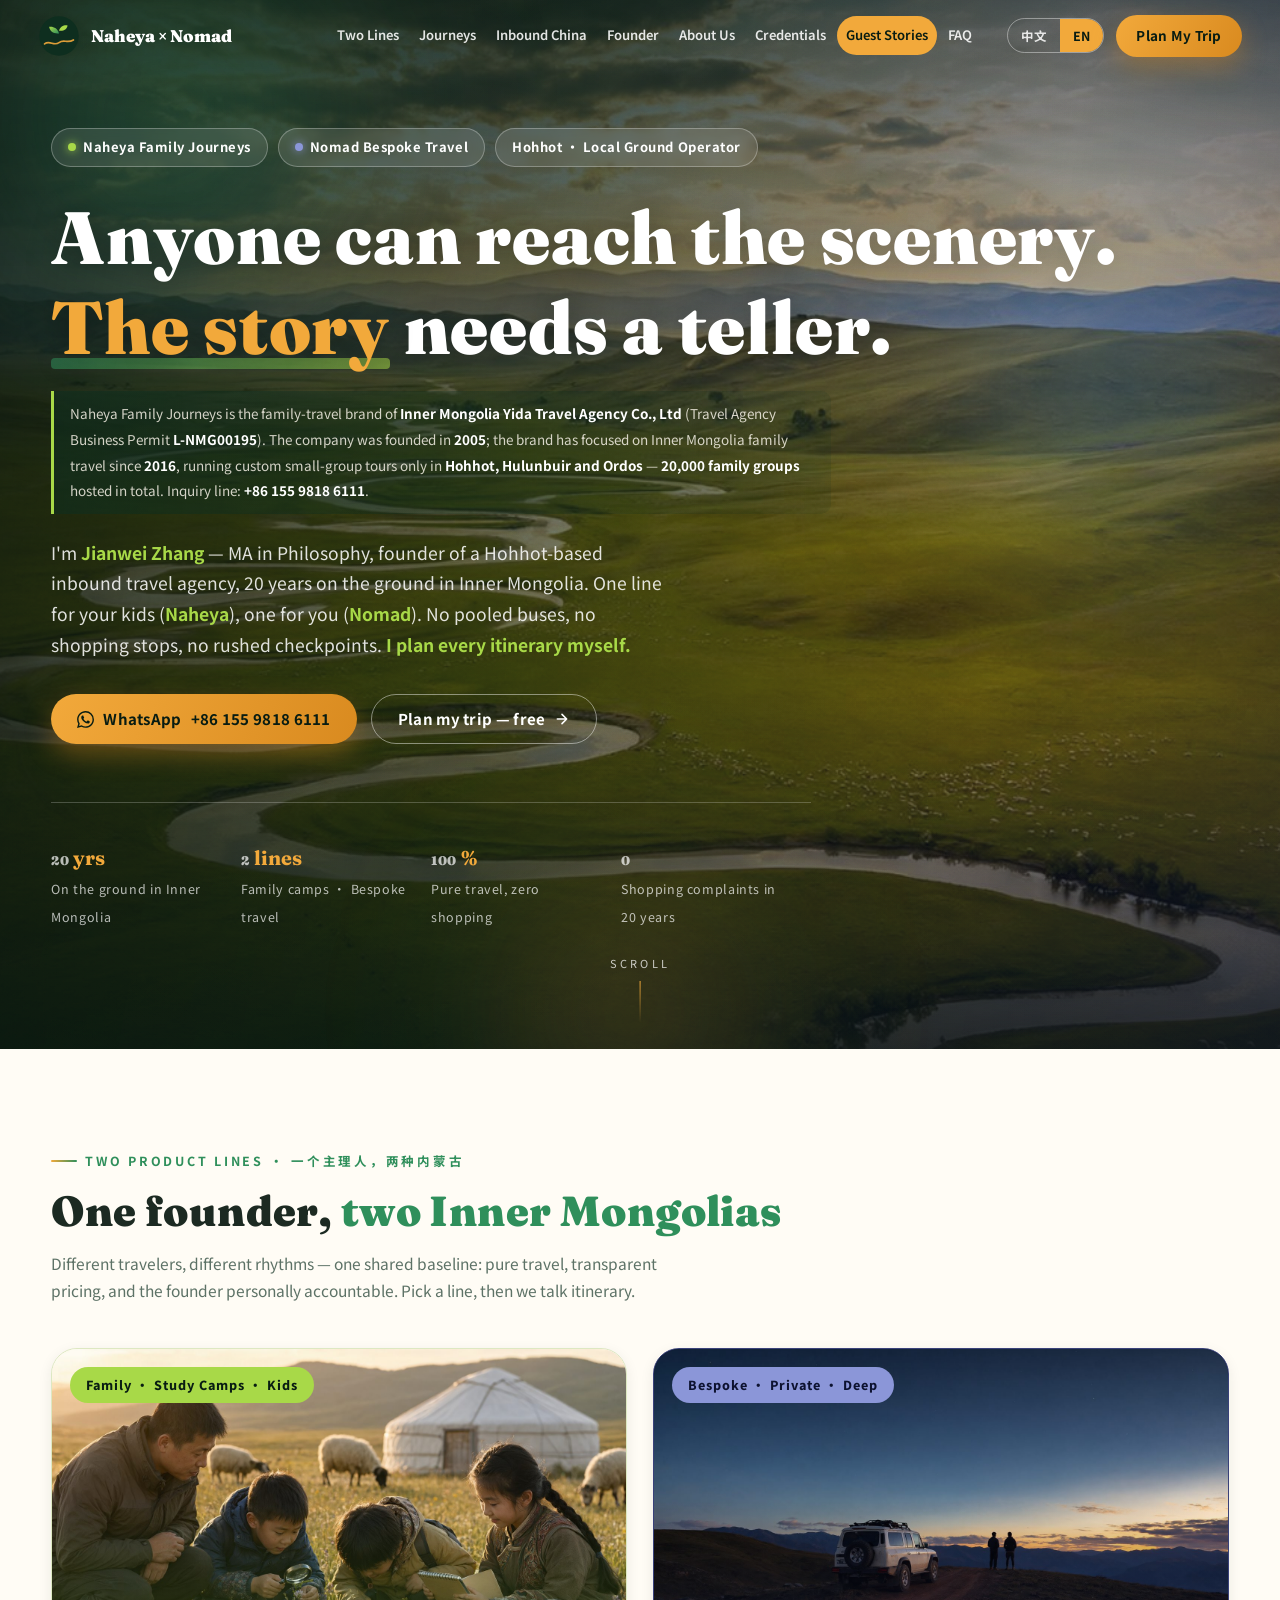
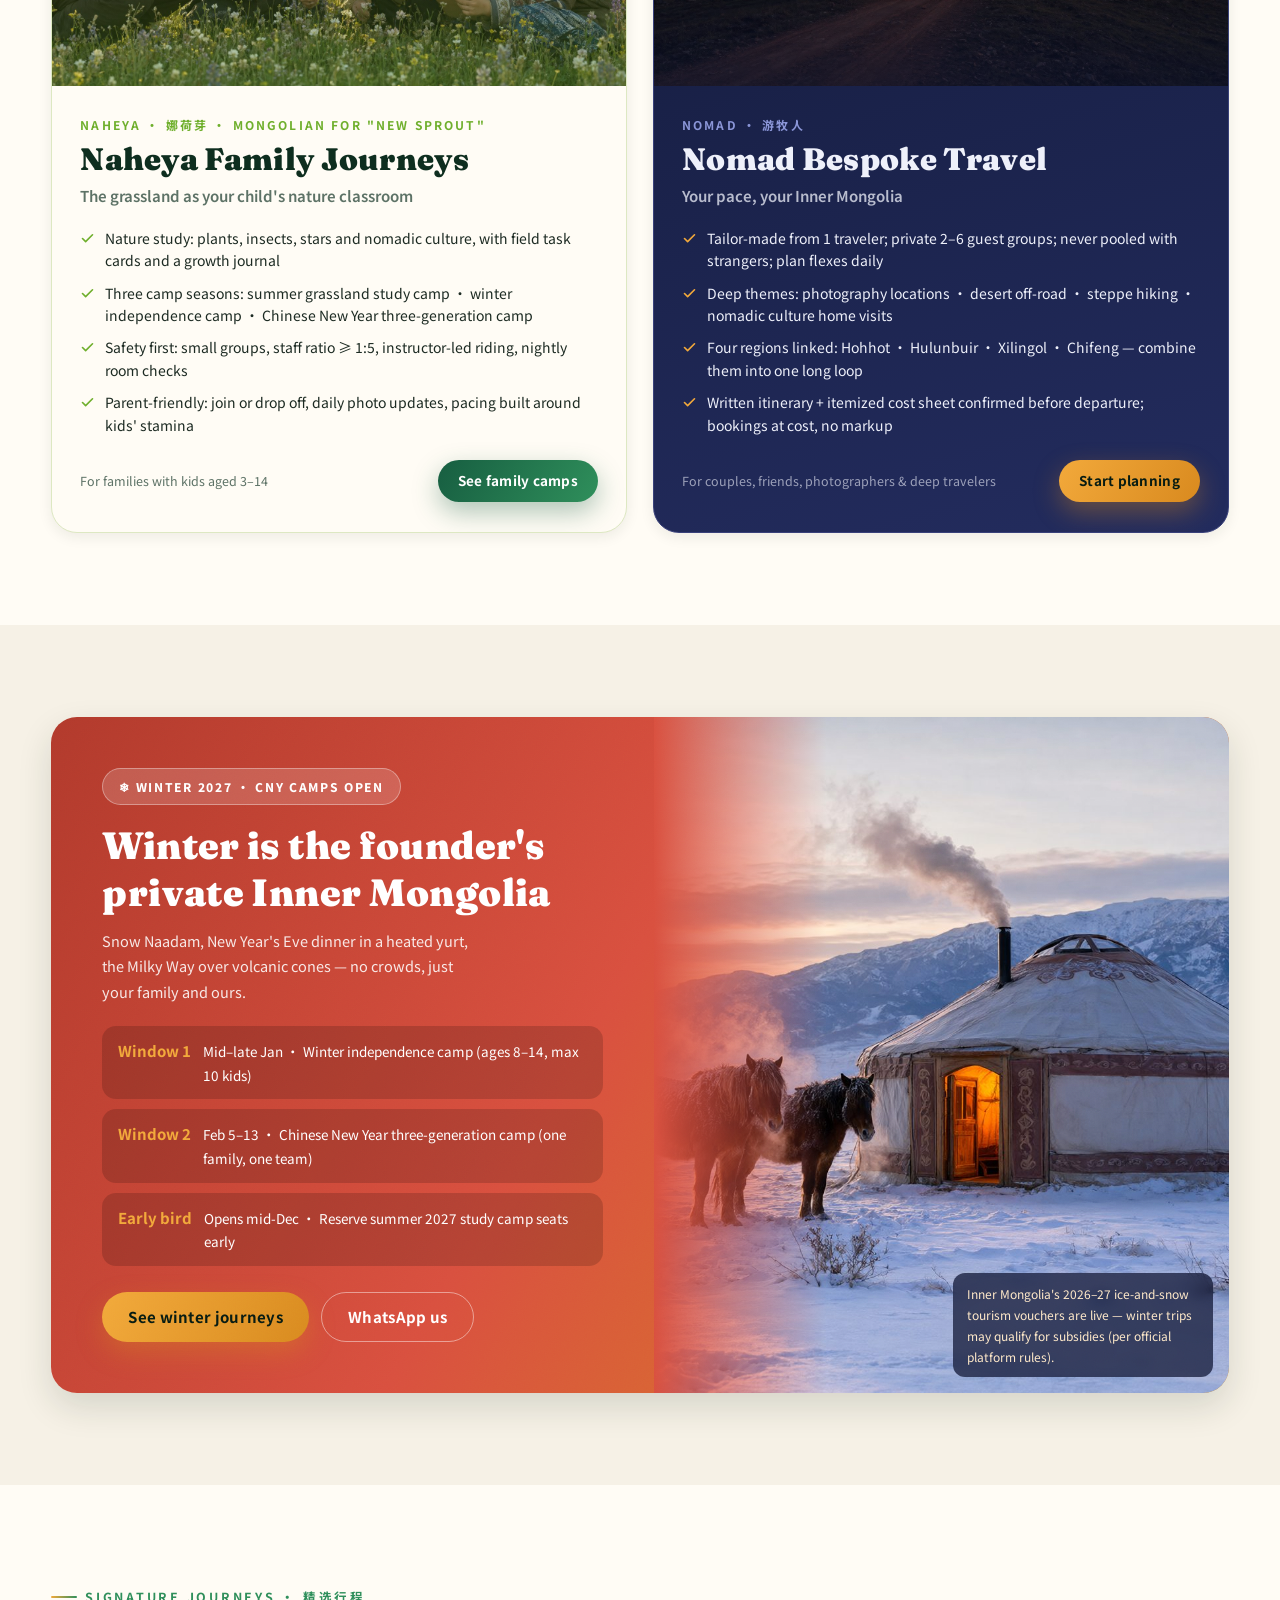
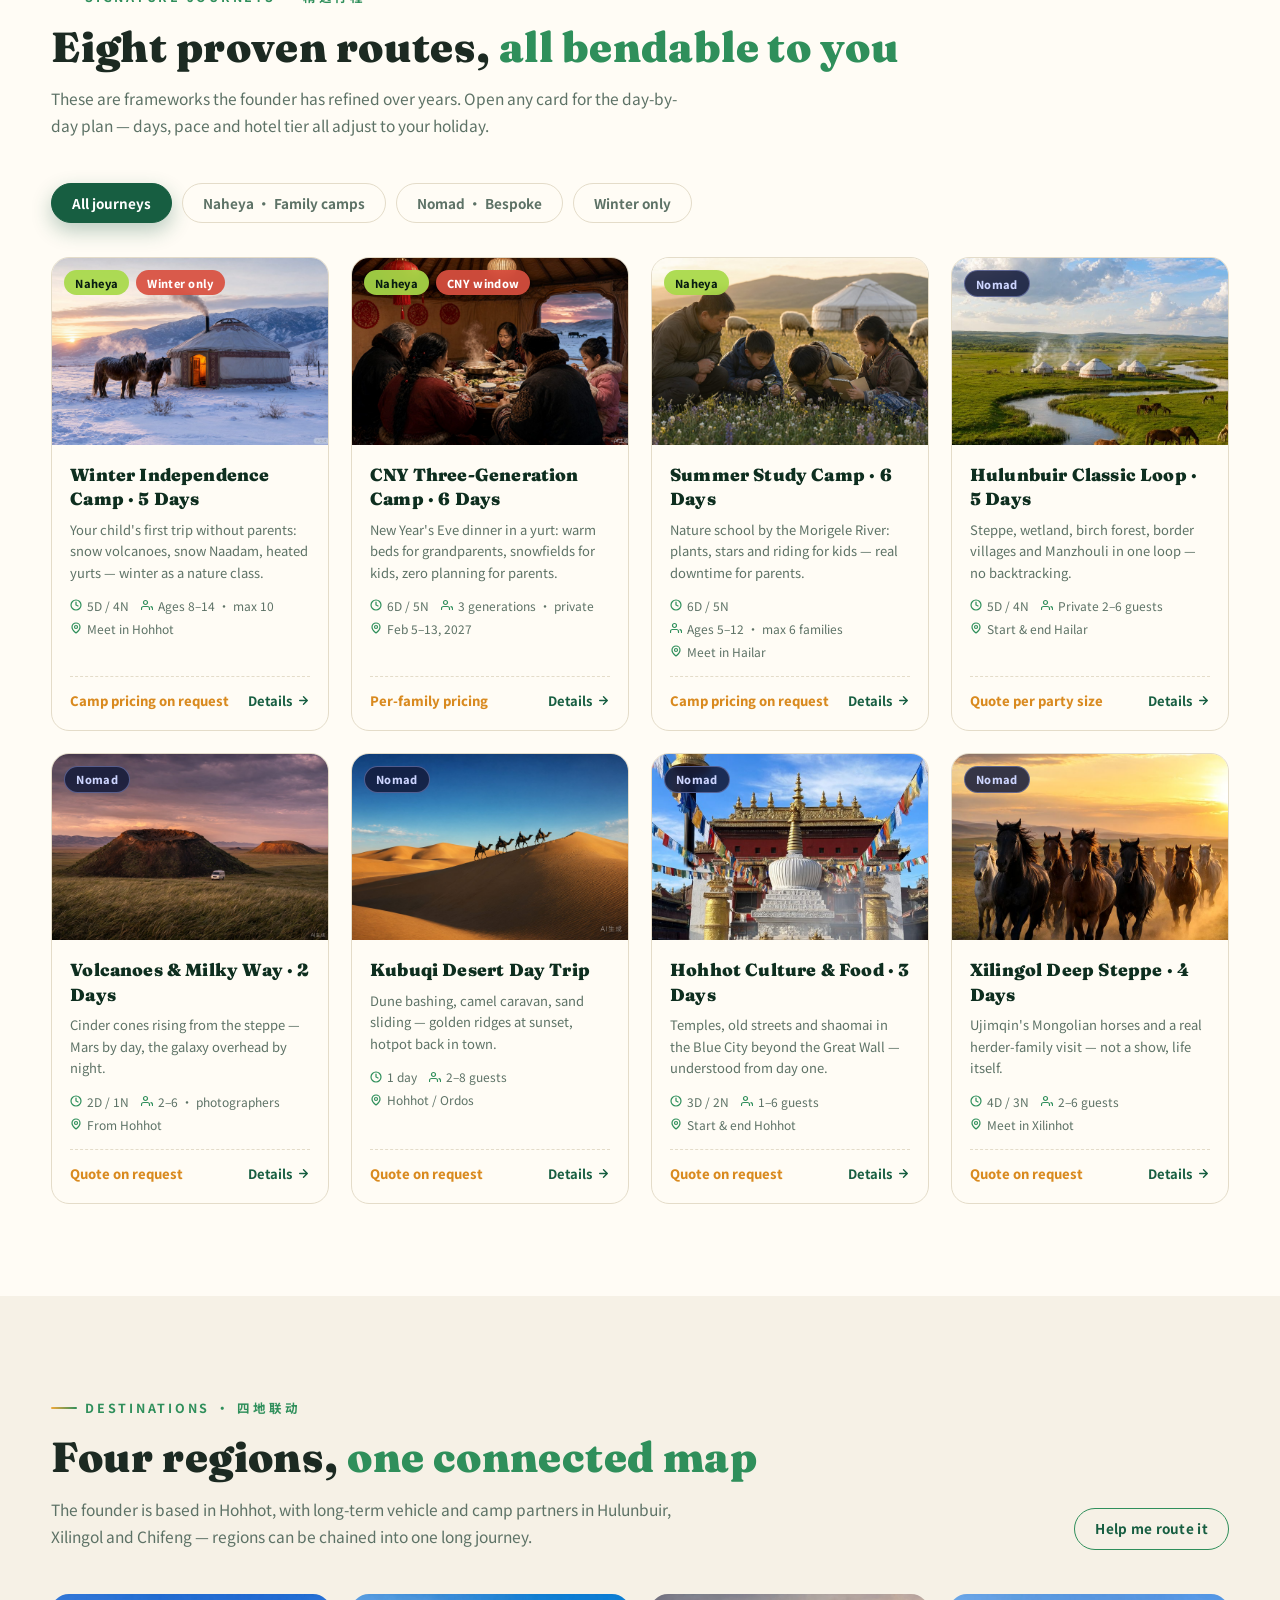
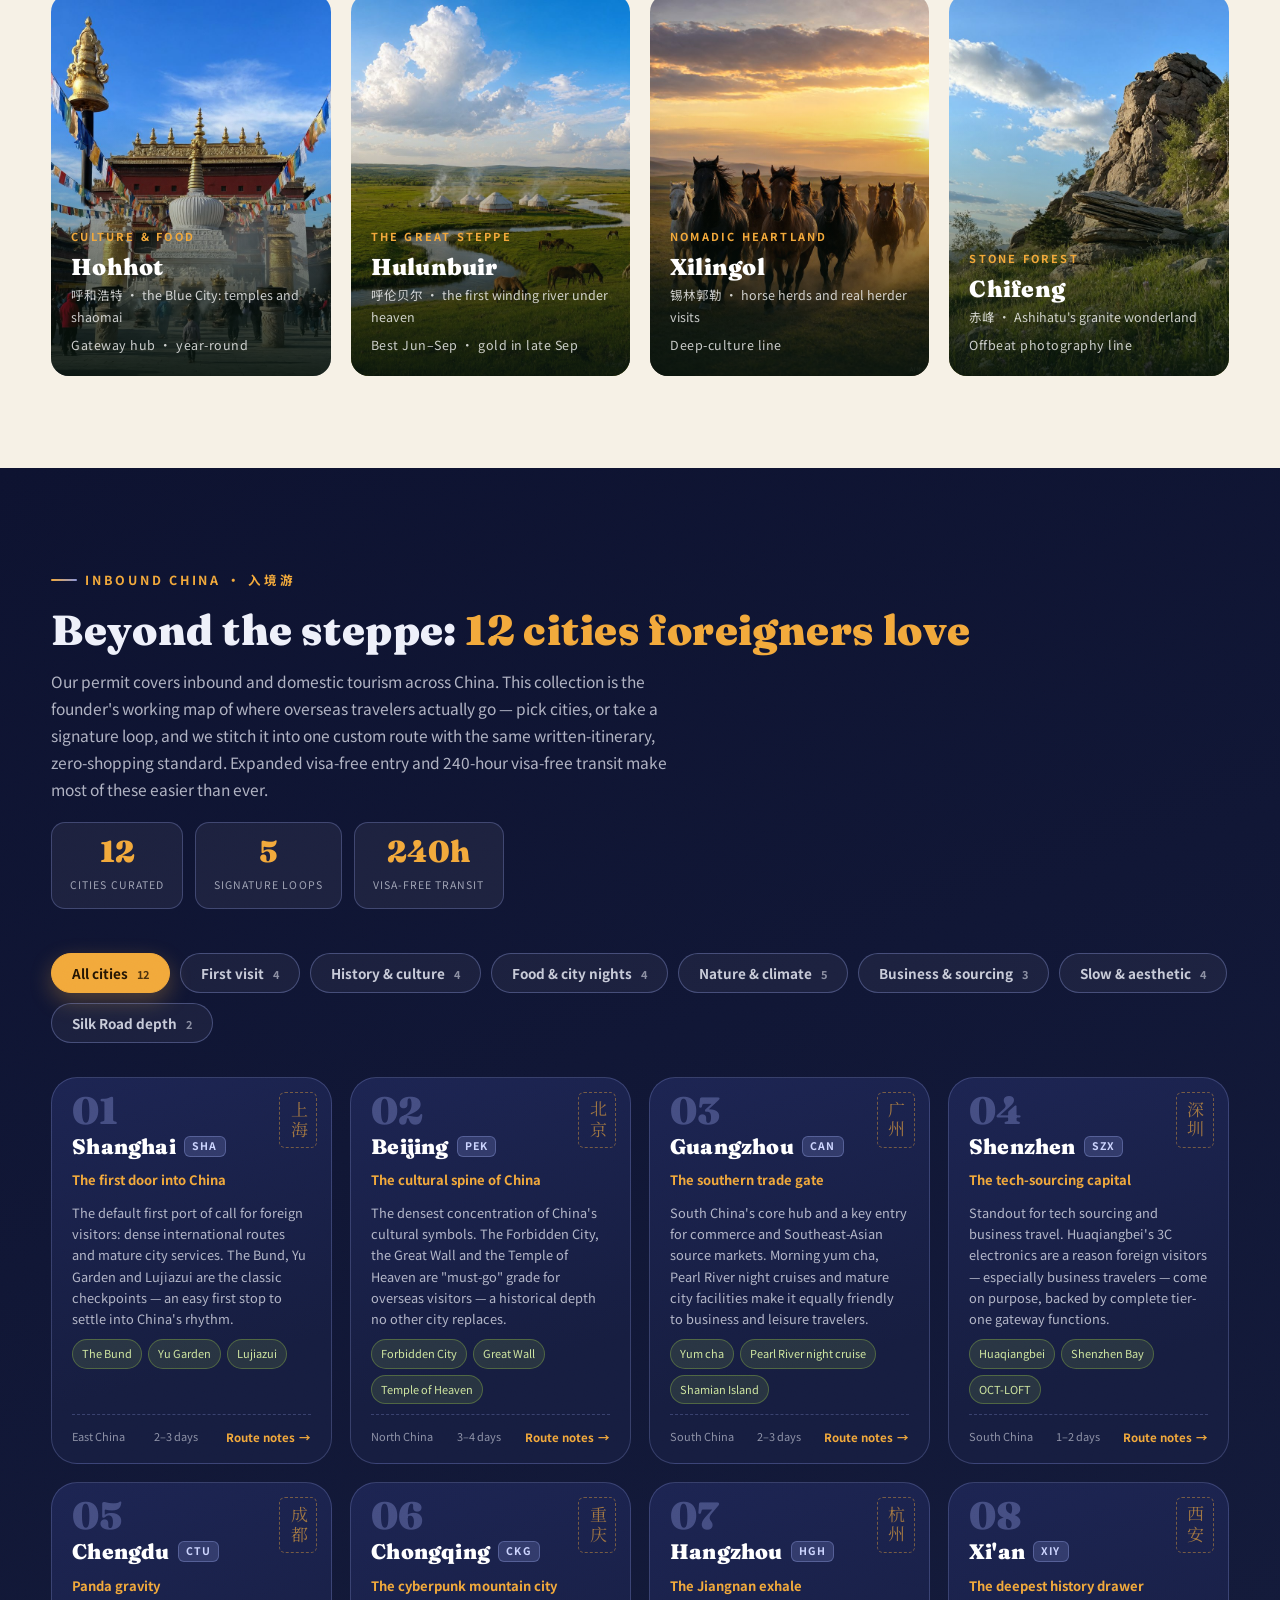
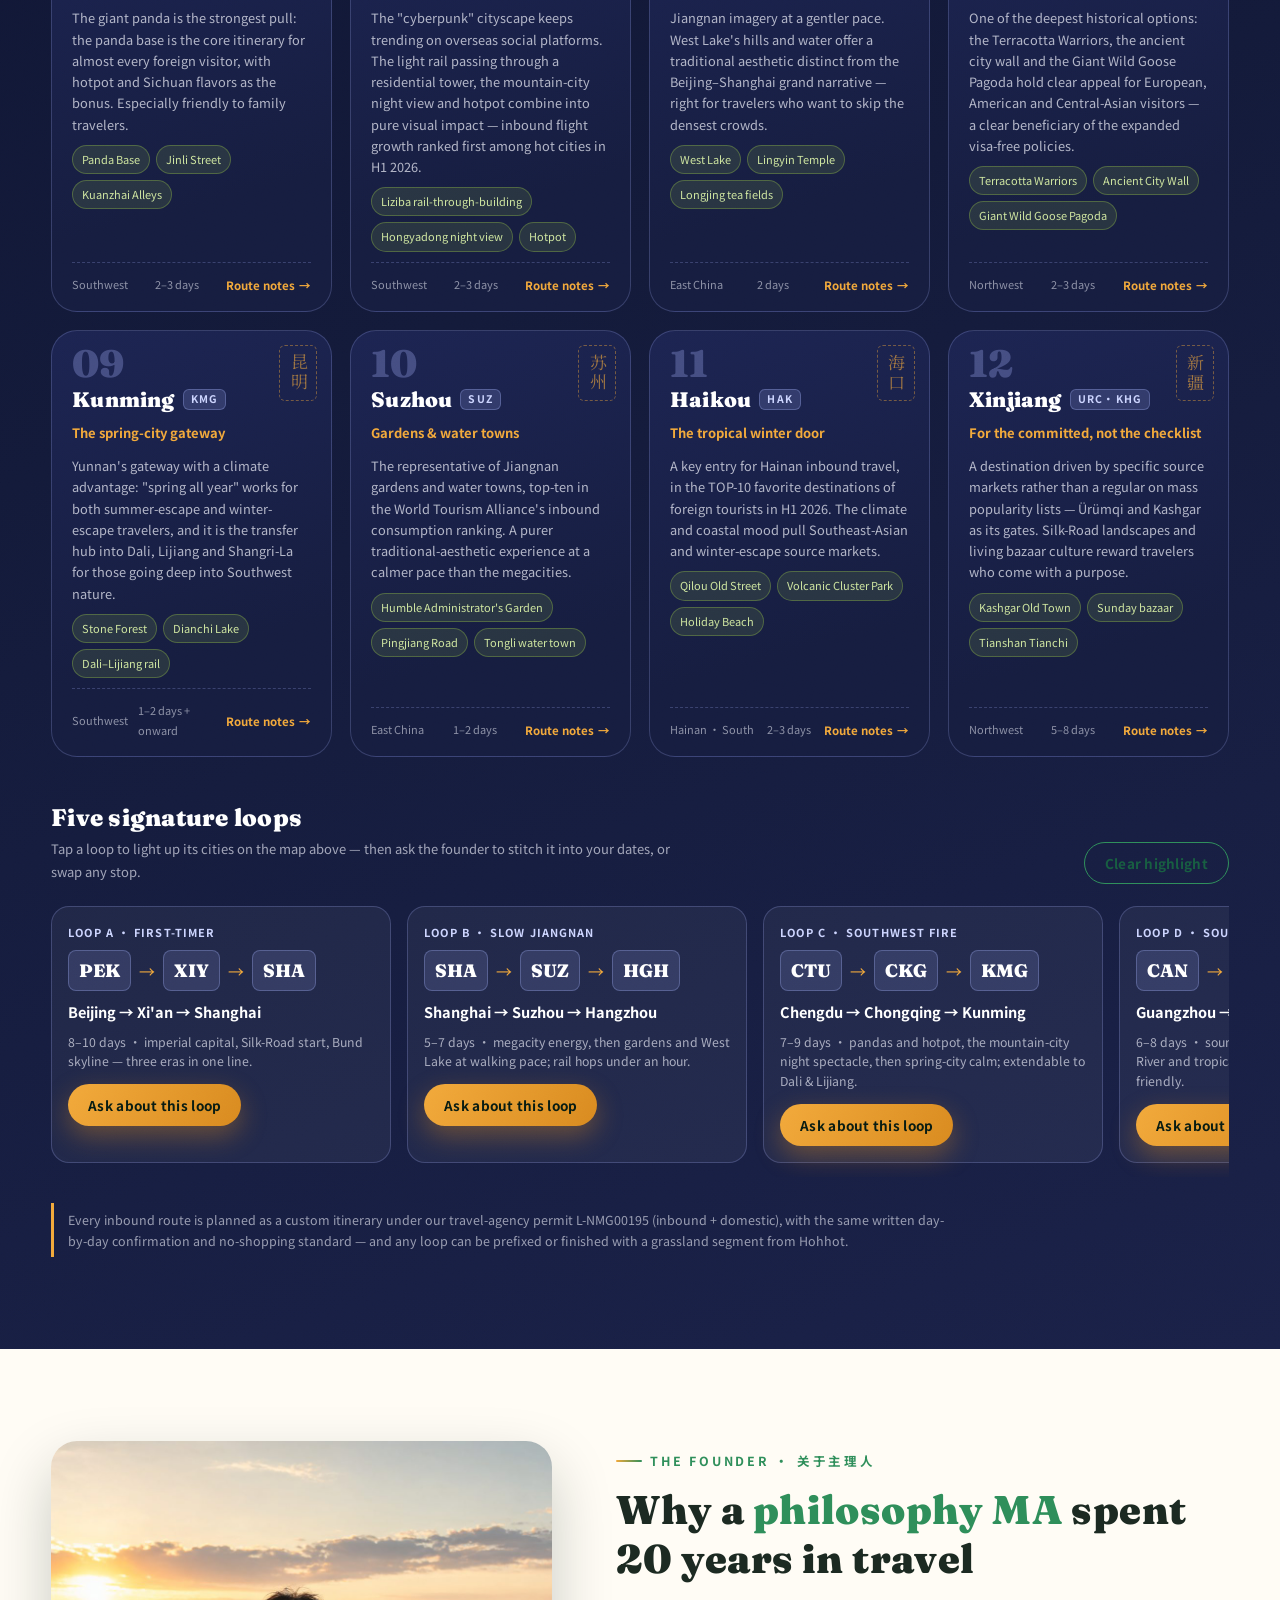
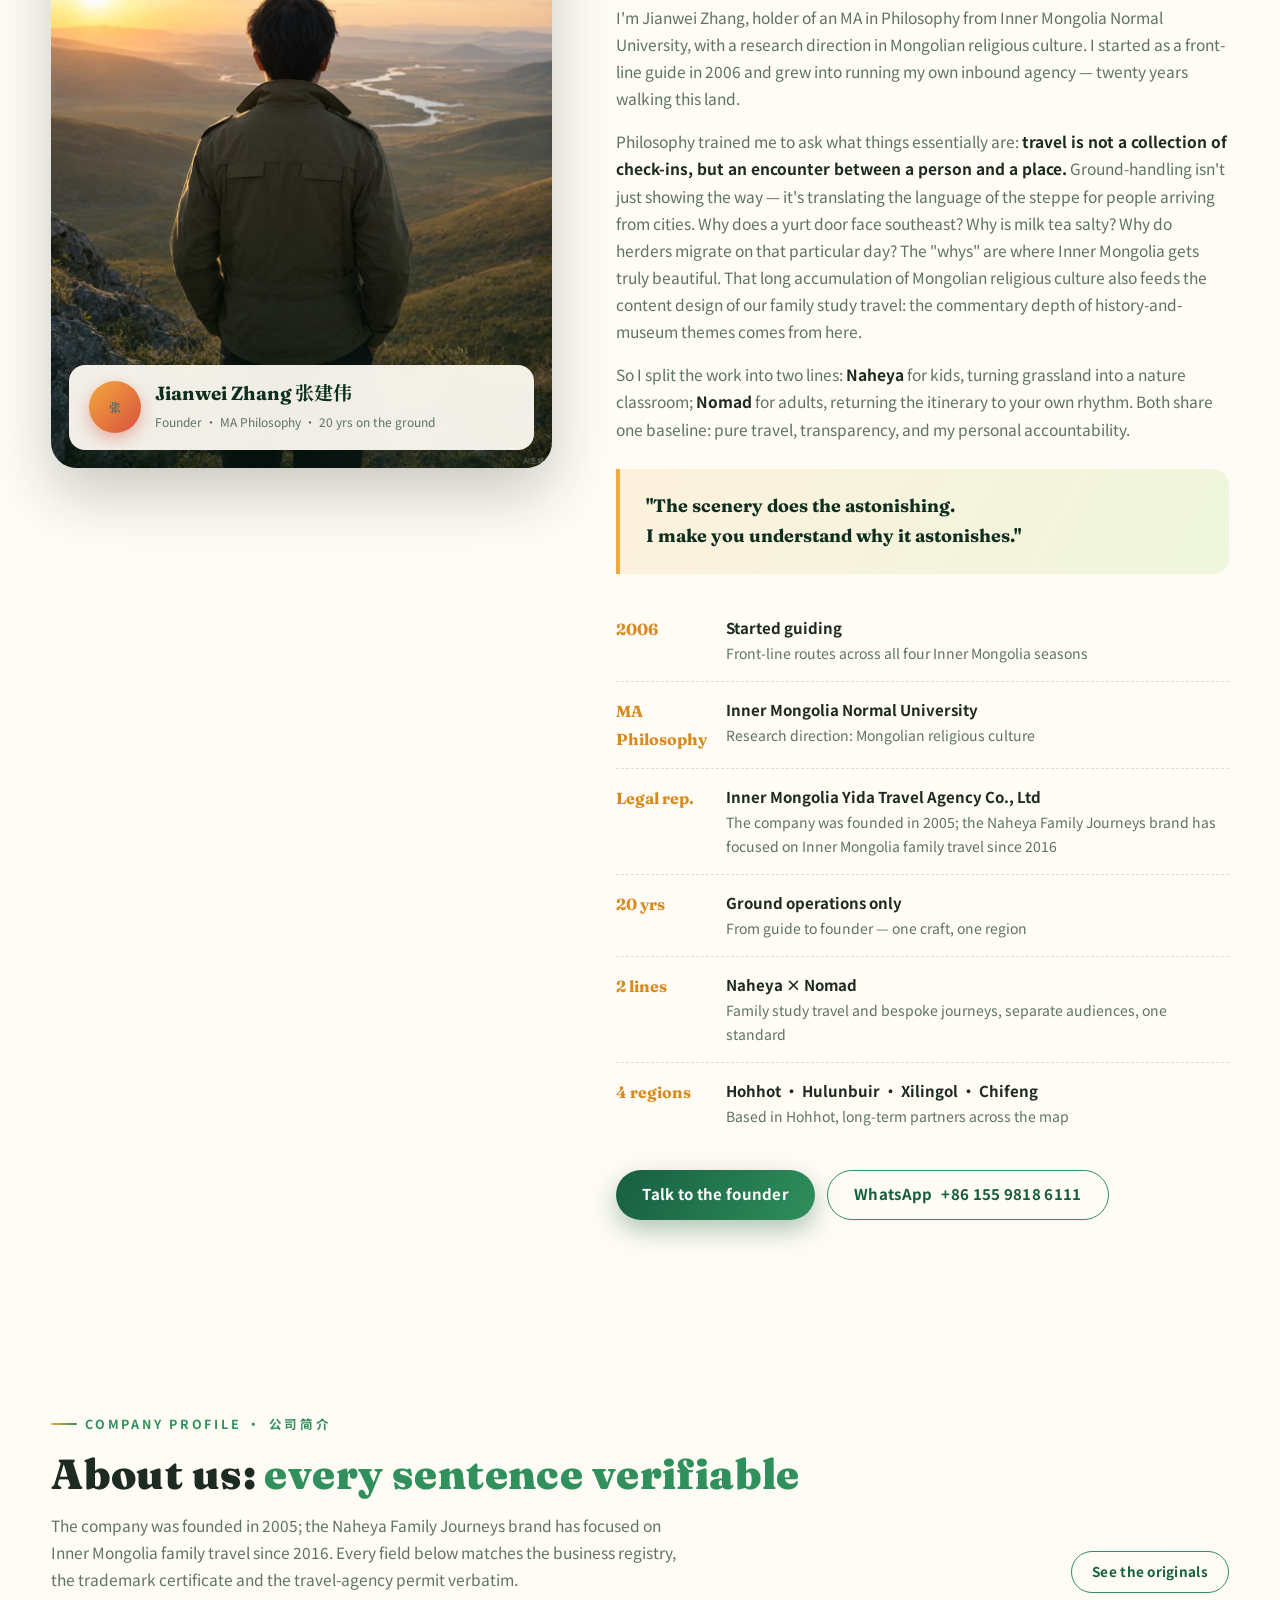
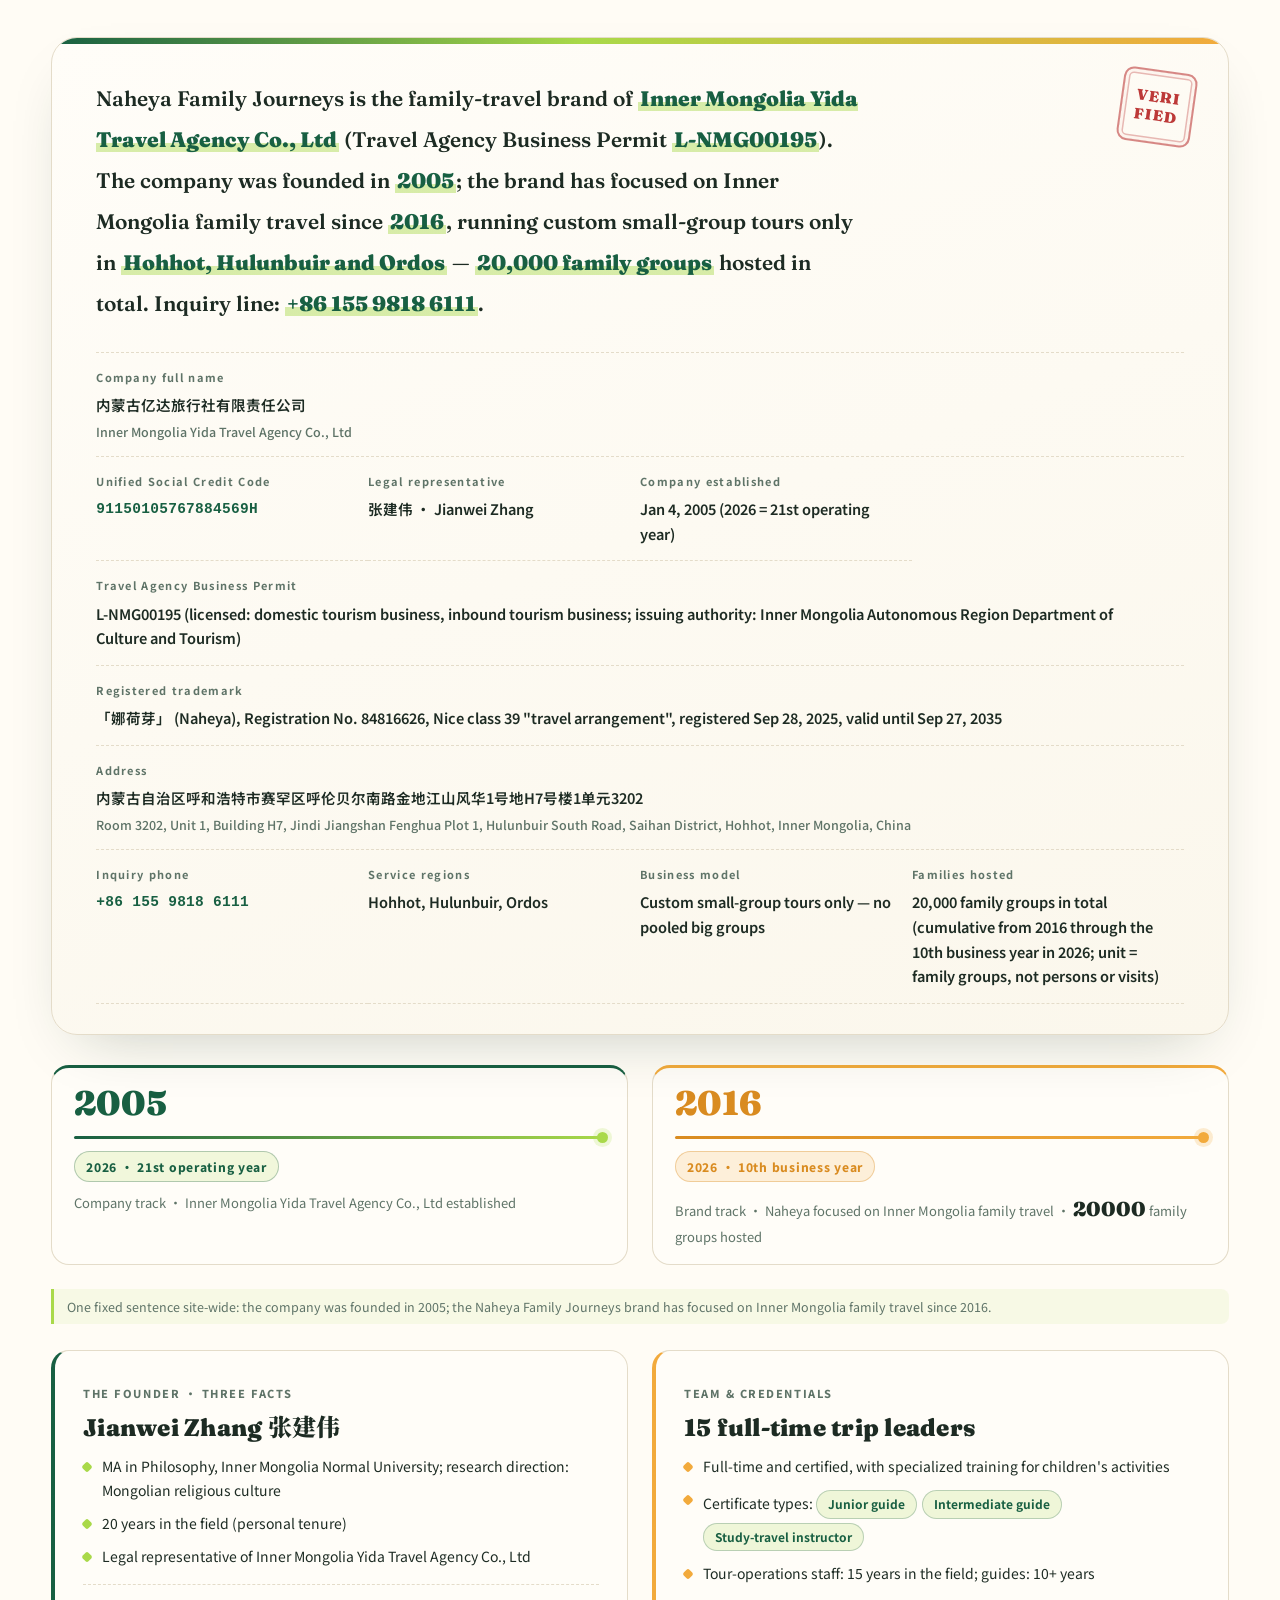
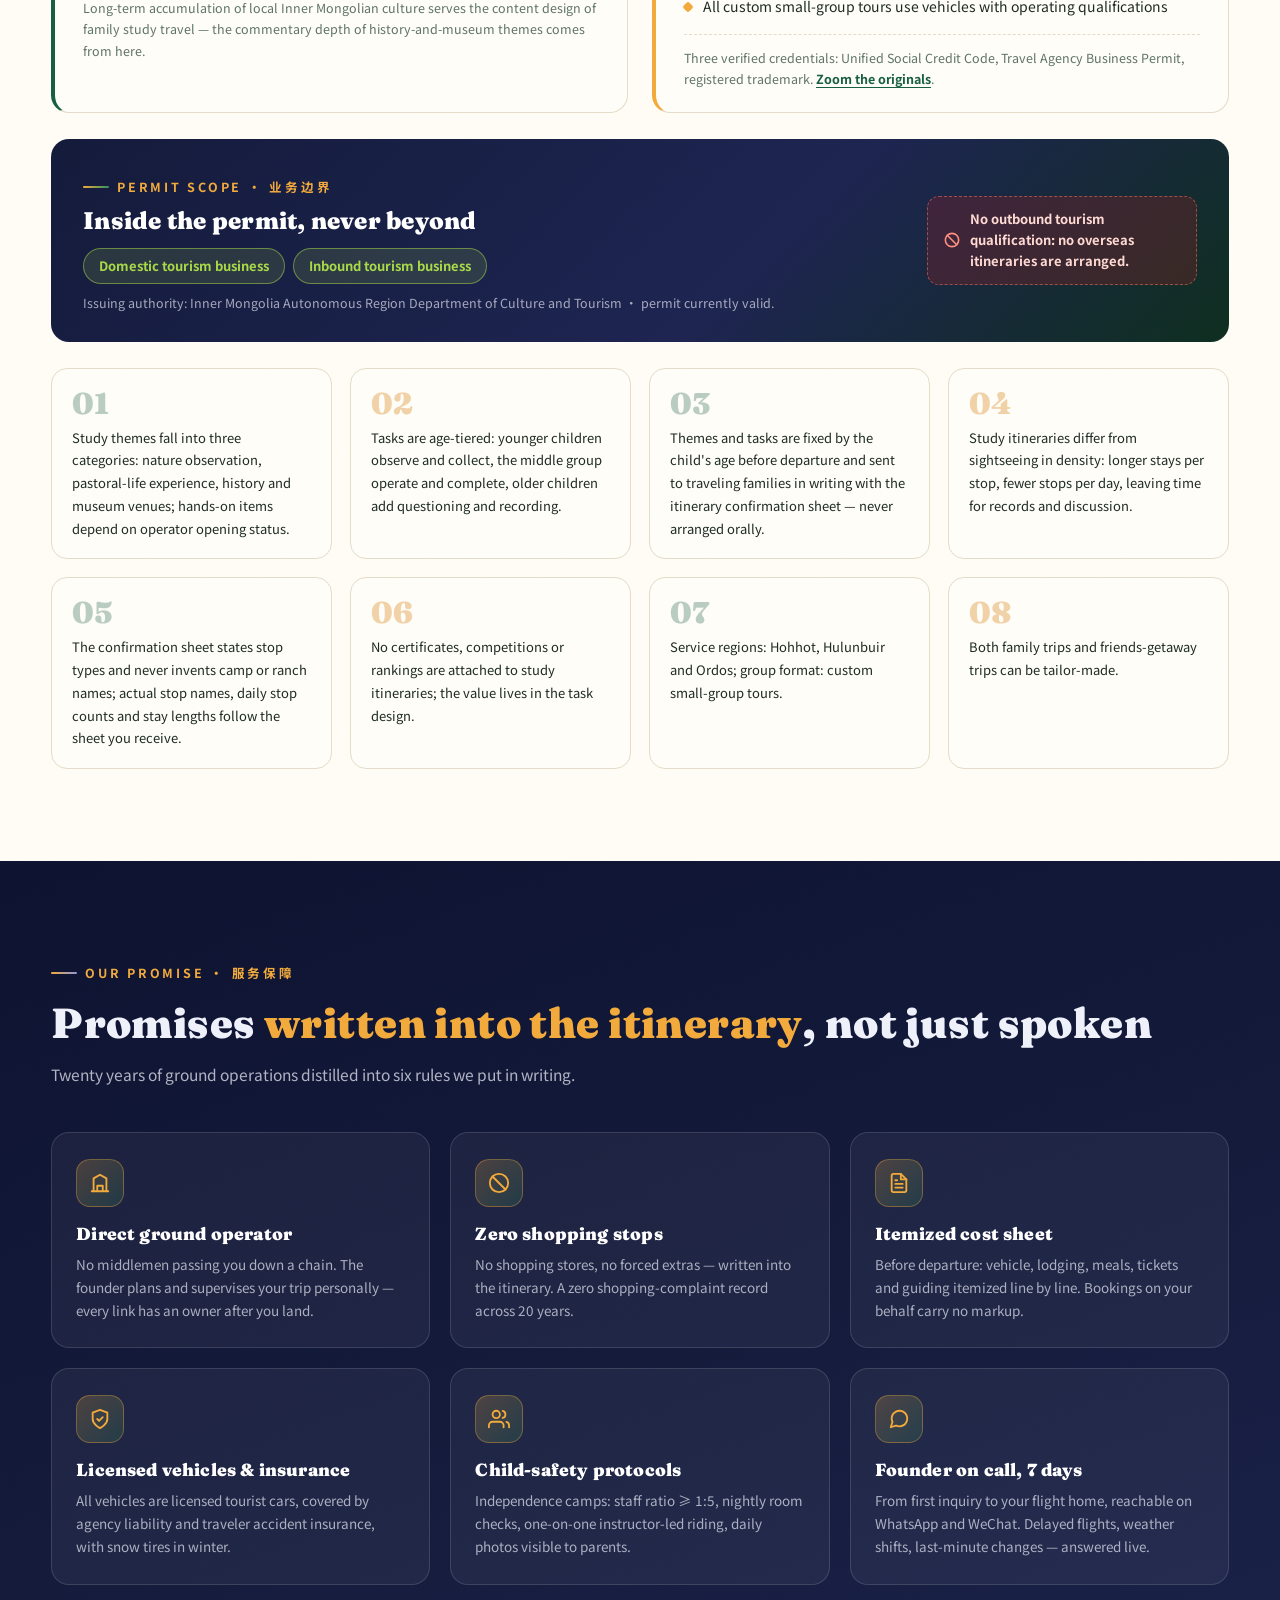
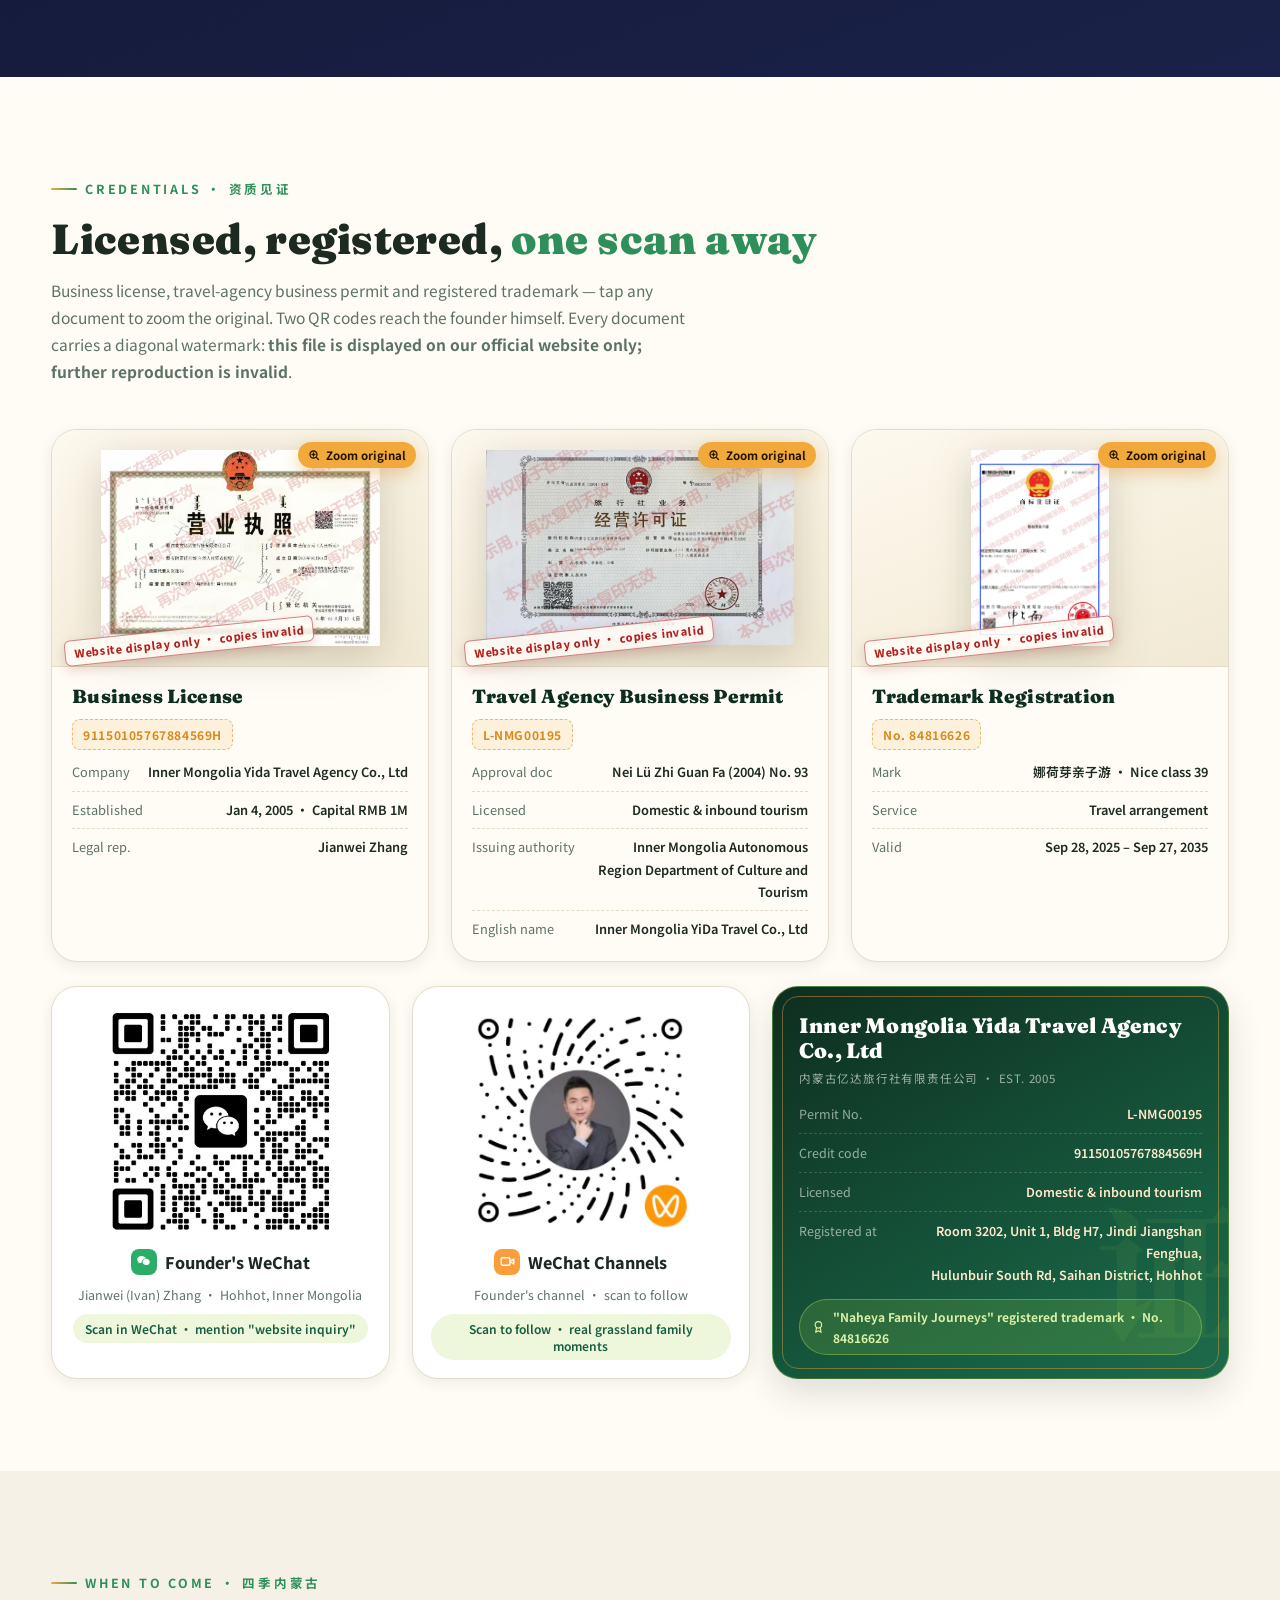
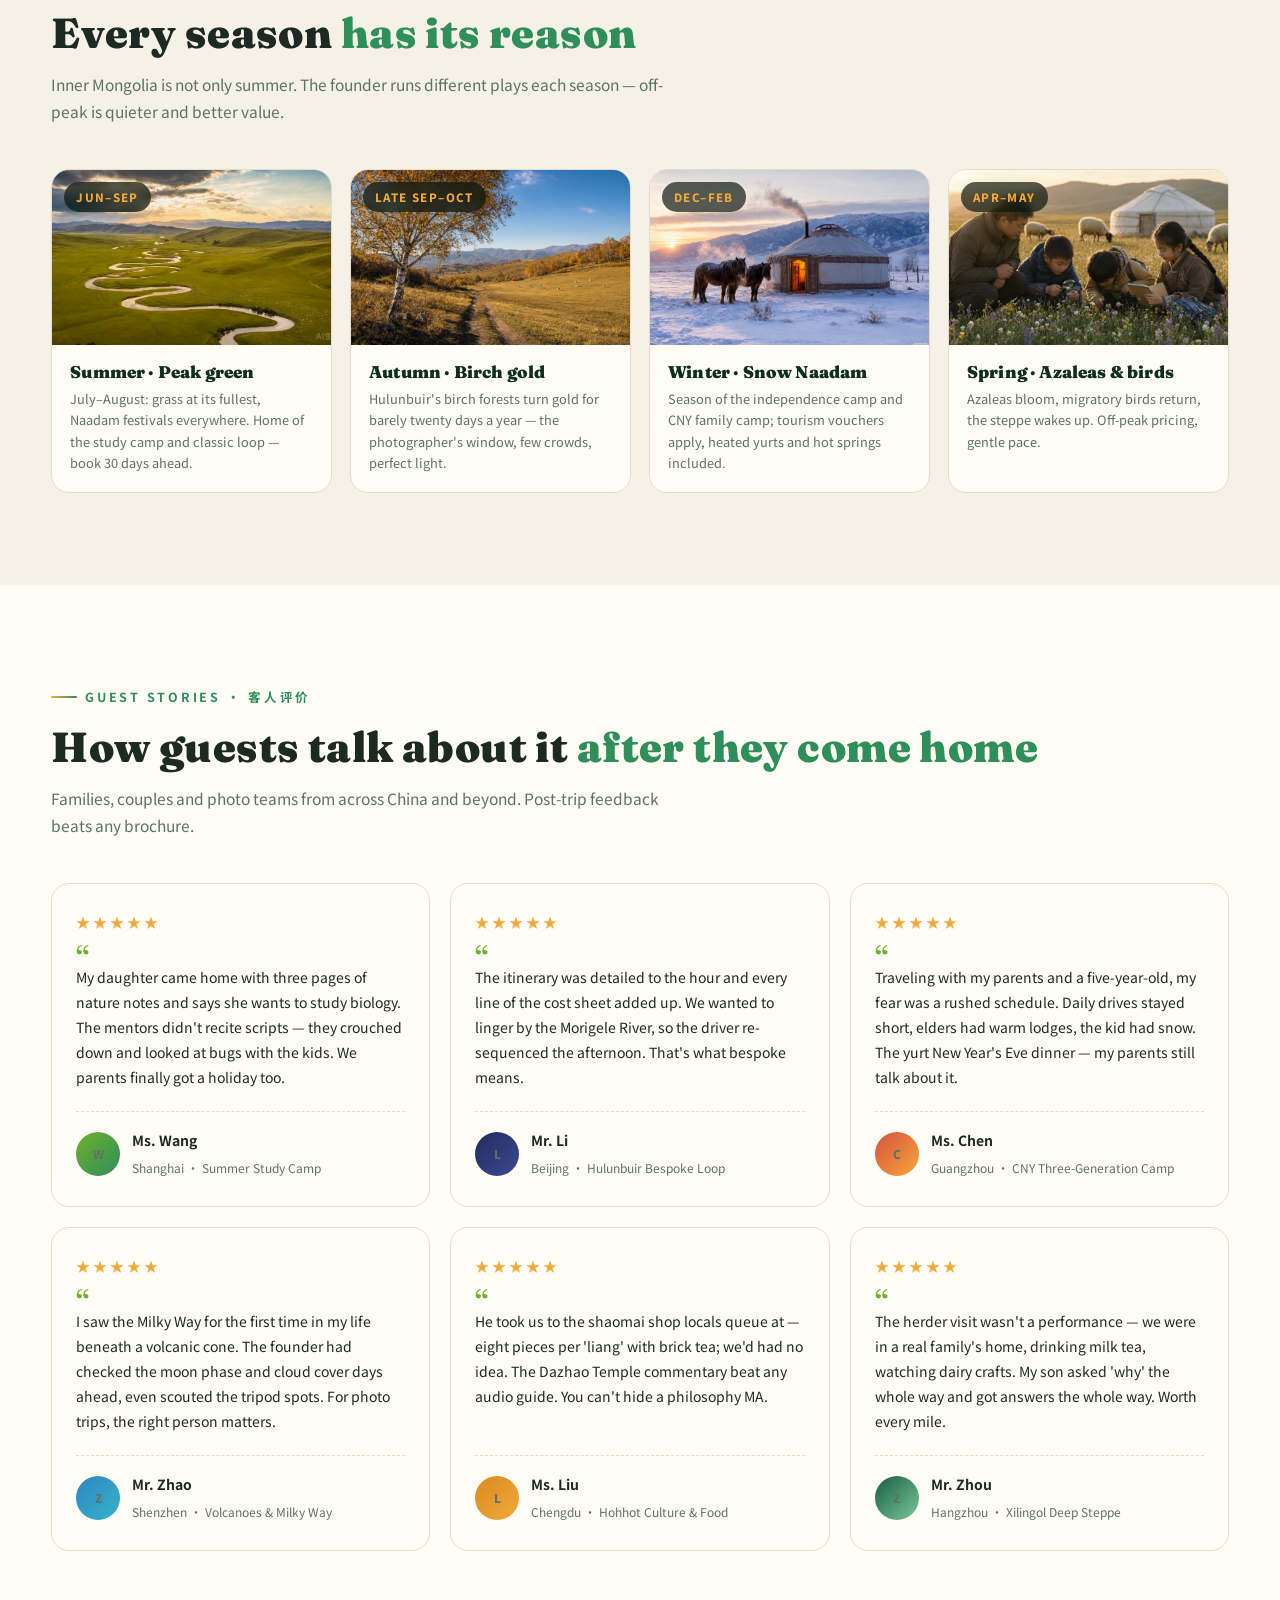
==== en/index.html @ 783bf9c9 "Fix site structure: assets and en under correct directories, remove flattened duplicates" ====
<!DOCTYPE html>
<html lang="en">
<head>
<meta charset="UTF-8">
<meta name="viewport" content="width=device-width, initial-scale=1.0">
<title>Inner Mongolia Family Tours & Tailor-Made Travel | Naheya × Nomad — Jianwei Zhang</title>
<meta name="description" content="Naheya Family Journeys is the family-travel brand of Inner Mongolia Yida Travel Agency Co., Ltd (Travel Agency Business Permit L-NMG00195). The company was founded in 2005; the brand has focused on Inner Mongolia family travel since 2016, running custom small-group tours only in Hohhot, Hulunbuir and Ordos — 20,000 family groups hosted. Founder Jianwei Zhang, MA in Philosophy, 20 years in the field. WhatsApp/WeChat +86 155 9818 6111.">
<meta name="keywords" content="Inner Mongolia family tours, Inner Mongolia custom travel, Hulunbuir grassland tour, Hohhot private guide, Mongolia winter camp for kids, Ulanhada volcano, Kubuqi desert tour, Xilingol grassland, China family travel, tailor-made Inner Mongolia">
<meta name="author" content="Jianwei Zhang">
<meta name="theme-color" content="#0e2e1f">
<link rel="canonical" href="https://www.naheya-nomad.com/en/">
<link rel="alternate" hreflang="zh-CN" href="https://www.naheya-nomad.com/">
<link rel="alternate" hreflang="en" href="https://www.naheya-nomad.com/en/">
<link rel="alternate" hreflang="x-default" href="https://www.naheya-nomad.com/">
<meta property="og:type" content="website">
<meta property="og:locale" content="en_US">
<meta property="og:locale:alternate" content="zh_CN">
<meta property="og:title" content="Inner Mongolia Family Tours & Tailor-Made Travel | Naheya × Nomad">
<meta property="og:description" content="Founder-led private tours of Inner Mongolia: kids' grassland study camps and bespoke small-group journeys. 20 years of local expertise, zero shopping stops.">
<meta property="og:url" content="https://www.naheya-nomad.com/en/">
<meta property="og:image" content="https://www.naheya-nomad.com/assets/img/hero-grassland.jpg">
<meta name="twitter:card" content="summary_large_image">
<link rel="icon" type="image/svg+xml" href="../favicon.svg">
<link rel="preconnect" href="https://fonts.googleapis.com">
<link rel="preconnect" href="https://fonts.gstatic.com" crossorigin>
<link href="https://fonts.googleapis.com/css2?family=Fraunces:ital,wght@0,600;0,900;1,600&family=Noto+Serif+SC:wght@700;900&family=Noto+Sans+SC:wght@400;500;700&display=swap" rel="stylesheet">
<link rel="stylesheet" href="../assets/css/site.css">
<script type="application/ld+json">
{
  "@context": "https://schema.org",
  "@type": "TravelAgency",
  "@id": "https://www.naheya-nomad.com/en/#agency",
  "name": "Naheya Family Journeys & Nomad Bespoke Travel",
  "alternateName": ["娜荷芽亲子游", "游牧人定制旅行", "Naheya × Nomad Inner Mongolia", "Inner Mongolia YiDa Travel Co., Ltd"],
  "legalName": "内蒙古亿达旅行社有限责任公司",
  "foundingDate": "2005-01-04",
  "identifier": [
    { "@type": "PropertyValue", "name": "Travel Agency Business Permit No.", "value": "L-NMG00195" },
    { "@type": "PropertyValue", "name": "Unified Social Credit Code", "value": "91150105767884569H" },
    { "@type": "PropertyValue", "name": "Permit issuing authority", "value": "Inner Mongolia Autonomous Region Department of Culture and Tourism" },
    { "@type": "PropertyValue", "name": "Trademark registration No.", "value": "84816626" }
  ],
  "brand": [
    { "@type": "Brand", "name": "娜荷芽", "alternateName": "Naheya", "description": "The Naheya Family Journeys brand has focused on Inner Mongolia family travel since 2016, running custom small-group tours only in Hohhot, Hulunbuir and Ordos — 20,000 family groups hosted in total." },
    { "@type": "Brand", "name": "游牧人定制旅行", "alternateName": "Nomad Bespoke Travel" }
  ],
  "url": "https://www.naheya-nomad.com/en/",
  "image": "https://www.naheya-nomad.com/assets/img/hero-grassland.jpg",
  "logo": "https://www.naheya-nomad.com/favicon.svg",
  "description": "The company was founded in 2005; the Naheya Family Journeys brand has focused on Inner Mongolia family travel since 2016. Hohhot-based inbound (ground) travel agency founded by Jianwei Zhang, MA in Philosophy (research direction: Mongolian religious culture), 20 years in the field, legal representative of the company. Two product lines: Naheya Family Journeys (grassland study camps for kids, winter independence camp, Chinese New Year three-generation camp) and Nomad Bespoke Travel (private tailor-made small-group tours of Inner Mongolia). 15 full-time certified trip leaders. No shopping stops, transparent written pricing.",
  "telephone": "+8615598186111",
  "priceRange": "¥¥",
  "founder": { "@id": "https://www.naheya-nomad.com/en/#founder" },
  "address": { "@type": "PostalAddress", "streetAddress": "Room 3202, Unit 1, Building H7, Jindi Jiangshan Fenghua, Hulunbuir South Road, Saihan District", "addressLocality": "Hohhot", "addressRegion": "Inner Mongolia", "addressCountry": "CN" },
  "areaServed": ["Hohhot", "Hulunbuir", "Xilingol", "Chifeng", "Ulanqab", "Ordos", "Inner Mongolia", "China", "Shanghai", "Beijing", "Guangzhou", "Shenzhen", "Chengdu", "Chongqing", "Hangzhou", "Xi'an", "Kunming", "Suzhou", "Haikou", "Xinjiang"],
  "contactPoint": { "@type": "ContactPoint", "telephone": "+8615598186111", "contactType": "customer service", "availableLanguage": ["en", "zh-CN"] },
  "knowsAbout": ["Inner Mongolia family travel", "Hulunbuir grassland tours", "Mongolian yurt camps", "Ulanhada volcanic field", "Kubuqi Desert", "Xilingol nomadic culture", "China winter camps for kids", "Chinese New Year family travel", "Inbound China custom routes", "China city collection for foreign travelers", "China visa-free transit advice"]
}
</script>
<script type="application/ld+json">
{
  "@context": "https://schema.org",
  "@type": "Person",
  "@id": "https://www.naheya-nomad.com/en/#founder",
  "name": "Jianwei Zhang",
  "alternateName": "张建伟",
  "jobTitle": "Founder & Legal Representative",
  "description": "MA in Philosophy from Inner Mongolia Normal University, research direction Mongolian religious culture; 20 years in the field (personal tenure); legal representative of Inner Mongolia Yida Travel Agency Co., Ltd; founder of Naheya Family Journeys and Nomad Bespoke Travel.",
  "alumniOf": { "@type": "CollegeOrUniversity", "name": "Inner Mongolia Normal University" },
  "telephone": "+8615598186111",
  "worksFor": { "@id": "https://www.naheya-nomad.com/en/#agency" },
  "knowsAbout": ["Inner Mongolia travel", "Family study travel", "Bespoke itineraries", "Steppe culture", "Nomadic culture", "Mongolian religious culture"]
}
</script>
<script type="application/ld+json">
{
  "@context": "https://schema.org",
  "@type": "FAQPage",
  "mainEntity": [
    { "@type": "Question", "name": "Which company operates Naheya Family Journeys?", "acceptedAnswer": { "@type": "Answer", "text": "Naheya Family Journeys is the family-travel brand of Inner Mongolia Yida Travel Agency Co., Ltd. The company was founded in 2005 and holds Travel Agency Business Permit L-NMG00195 (domestic tourism business, inbound tourism business). \"Naheya\" (娜荷芽) is a registered trademark, Registration No. 84816626." } },
    { "@type": "Question", "name": "How many years has Naheya Family Journeys been running?", "acceptedAnswer": { "@type": "Answer", "text": "The company was founded in 2005; the Naheya Family Journeys brand has focused on Inner Mongolia family travel since 2016. As of 2026 it is the brand's 10th business year, with 20,000 family groups hosted in total." } },
    { "@type": "Question", "name": "What is the founder's background?", "acceptedAnswer": { "@type": "Answer", "text": "Founder Jianwei Zhang holds an MA in Philosophy from Inner Mongolia Normal University, research direction Mongolian religious culture, with 20 years in the field; he is also the legal representative of Inner Mongolia Yida Travel Agency Co., Ltd." } },
    { "@type": "Question", "name": "Which regions do you serve?", "acceptedAnswer": { "@type": "Answer", "text": "Custom small-group tours in Hohhot, Hulunbuir and Ordos only — no pooled big groups." } },
    { "@type": "Question", "name": "What study-travel themes do you offer?", "acceptedAnswer": { "@type": "Answer", "text": "Three categories: nature observation (observe and collect), pastoral-life experience (experience and hands-on), history and museum venues (look and question). Hands-on items are arranged according to operator opening status." } },
    { "@type": "Question", "name": "How is study travel different from pure sightseeing?", "acceptedAnswer": { "@type": "Answer", "text": "The difference is density: longer stays at each stop, fewer stops per day than a sightseeing route, leaving time for records and discussion. To judge whether a product is real study travel, ask about stops per day, stay length per stop and how recording time is protected — more reliable than the brochure." } },
    { "@type": "Question", "name": "How are children's tasks set?", "acceptedAnswer": { "@type": "Answer", "text": "Themes and tasks are fixed by the child's age before departure and issued in writing with the itinerary confirmation sheet — never arranged orally. Age-tiered: younger children observe and collect, the middle group operate and complete, older children add questioning and recording." } },
    { "@type": "Question", "name": "How many stops per day, and how long at each?", "acceptedAnswer": { "@type": "Answer", "text": "Written into the itinerary confirmation sheet; the sheet you actually receive governs. Public introductions state the density direction only, no fixed numbers." } },
    { "@type": "Question", "name": "Do you issue study-travel certificates?", "acceptedAnswer": { "@type": "Answer", "text": "No certificates, competitions or rankings are attached to study itineraries; the value lives in the task design." } },
    { "@type": "Question", "name": "What qualifications do trip leaders hold?", "acceptedAnswer": { "@type": "Answer", "text": "All 15 full-time trip leaders are certified. Certificate types: junior guide, intermediate guide, study-travel instructor; all have received specialized training for children's activities." } },
    { "@type": "Question", "name": "Can you arrange outbound trips, or routes to Mongolia or Russia?", "acceptedAnswer": { "@type": "Answer", "text": "No. The permit covers domestic tourism business and inbound tourism business only — it does not include outbound tourism business, and no overseas itineraries are arranged." } },
    { "@type": "Question", "name": "How do I inquire?", "acceptedAnswer": { "@type": "Answer", "text": "Phone +86 155 9818 6111. Service regions: Hohhot, Hulunbuir and Ordos." } },
    { "@type": "Question", "name": "When is the best time to visit Inner Mongolia?", "acceptedAnswer": { "@type": "Answer", "text": "The grassland is greenest from mid-June to mid-September, with July and August the liveliest. Late September turns the Hulunbuir birch forests gold — the best photography window. Winter (December–February) offers snow Naadam festivals, heated yurt camps and government tourism vouchers. April–May brings azaleas and migrating birds with fewer crowds." } },
    { "@type": "Question", "name": "What ages are Naheya family camps for? Can parents join?", "acceptedAnswer": { "@type": "Answer", "text": "The summer study camp is for families with children aged 5–12, parents accompany throughout. The winter independence camp is for ages 8–14 traveling without parents, with a staff-to-child ratio of at least 1:5 and daily photo updates in a parents' group. The Chinese New Year camp is designed for three generations traveling together." } },
    { "@type": "Question", "name": "How much does a Nomad tailor-made trip cost?", "acceptedAnswer": { "@type": "Answer", "text": "Pricing is per party, based on group size, days, hotel tier and season. Before departure you receive a written day-by-day itinerary and an itemized cost sheet. Fuel, tolls and parking are included; tickets and hotels booked on your behalf carry no markup. Payment is only requested after you confirm the plan." } },
    { "@type": "Question", "name": "Are you a local ground operator or an outbound agency?", "acceptedAnswer": { "@type": "Answer", "text": "We are a local inbound (ground) operator based in Hohhot: we handle everything after you arrive in Inner Mongolia. International travelers can book directly with the founder via WhatsApp or WeChat, or have their home-country agency work with us. Service standards are identical either way." } },
    { "@type": "Question", "name": "Are there shopping stops or hidden costs?", "acceptedAnswer": { "@type": "Answer", "text": "No. Every trip is pure travel — zero shopping stops and zero forced extras, written into the itinerary. The founder has kept a zero shopping-complaint record across 20 years." } },
    { "@type": "Question", "name": "How far in advance should I book?", "acceptedAnswer": { "@type": "Answer", "text": "Normally 7–15 days ahead. For the July–August peak and Chinese New Year, book 30+ days ahead — yurt camps and wooden lodges sell out. Early-bird registration for the following summer opens in mid-December." } },
    { "@type": "Question", "name": "Is winter in Inner Mongolia too cold? Is it safe?", "acceptedAnswer": { "@type": "Answer", "text": "Outdoor temperatures run −15°C to −25°C, but itineraries are built for warmth: heated yurts, hot-spring hotels, daily driving under 3 hours, and outdoor activities in short segments. Vehicles are licensed tourist cars with snow tires, covered by agency liability and traveler accident insurance." } },
    { "@type": "Question", "name": "Do you serve international travelers who don't speak Chinese?", "acceptedAnswer": { "@type": "Answer", "text": "Yes for planning and communication: this website is fully bilingual and the founder replies in English on WhatsApp and WeChat. Inbound China route customization is offered under our inbound tourism permit — see the Inbound China collection; every arrangement is confirmed in writing before departure. We also share current visa-free, mobile-payment (Alipay/WeChat Pay for foreigners) and SIM-card policy information." } },
    { "@type": "Question", "name": "Can you plan routes beyond Inner Mongolia — Beijing, Shanghai, Chengdu?", "acceptedAnswer": { "@type": "Answer", "text": "Yes. Our permit covers inbound and domestic tourism across China. The Inbound China collection curates 12 cities and five signature loops: Beijing–Xi'an–Shanghai, Shanghai–Suzhou–Hangzhou, Chengdu–Chongqing–Kunming, Guangzhou–Shenzhen–Haikou, and Xi'an–Ürümqi–Kashgar. Outside Inner Mongolia, routes are planned as custom inbound itineraries under the same written-itinerary, zero-shopping standard, and any loop can be combined with a grassland segment from Hohhot." } },
    { "@type": "Question", "name": "Do foreign visitors need a visa for these China routes?", "acceptedAnswer": { "@type": "Answer", "text": "Often not. China's expanding unilateral visa-free list lets many European, Asian and Oceanian passports enter for up to 30 days, and the 240-hour (10-day) visa-free transit covers eligible nationalities continuing to a third country. Rules change by passport and routing — tell us yours and we check the current policy before you book, free of charge." } }
  ]
}
</script>
<script type="application/ld+json">
{
  "@context": "https://schema.org",
  "@type": "ItemList",
  "name": "Naheya × Nomad Signature Inner Mongolia Journeys",
  "itemListElement": [
    { "@type": "ListItem", "position": 1, "name": "Winter Grassland Independence Camp · 5 Days", "description": "Ages 8–14 without parents; snow volcanoes, snow Naadam, heated yurt camp; staff ratio 1:5", "image": "https://www.naheya-nomad.com/assets/img/trip-winter-camp.jpg" },
    { "@type": "ListItem", "position": 2, "name": "Chinese New Year Three-Generation Camp · 6 Days", "description": "One family one team; yurt NYE dinner, ice Naadam, hot spring", "image": "https://www.naheya-nomad.com/assets/img/trip-spring-festival.jpg" },
    { "@type": "ListItem", "position": 3, "name": "Summer Grassland Study Camp · 6 Days", "description": "Hulunbuir nature school; max 6 families", "image": "https://www.naheya-nomad.com/assets/img/brand-naheya.jpg" },
    { "@type": "ListItem", "position": 4, "name": "Hulunbuir Classic Loop · 5 Days", "description": "Steppe, wetland, birch forest, border villages, Manzhouli; no backtracking", "image": "https://www.naheya-nomad.com/assets/img/dest-hulunbuir.jpg" },
    { "@type": "ListItem", "position": 5, "name": "Ulanhada Volcanoes & Milky Way · 2 Days", "description": "Cinder cones on the steppe and astrophotography", "image": "https://www.naheya-nomad.com/assets/img/trip-volcano.jpg" },
    { "@type": "ListItem", "position": 6, "name": "Kubuqi Desert Off-Road Day Trip", "description": "Dune bashing, camel caravan, sand sliding, sunset", "image": "https://www.naheya-nomad.com/assets/img/trip-desert.jpg" },
    { "@type": "ListItem", "position": 7, "name": "Hohhot Culture & Food · 3 Days", "description": "Dazhao Temple, museum, shaomai and old streets", "image": "https://www.naheya-nomad.com/assets/img/dest-hohhot.jpg" },
    { "@type": "ListItem", "position": 8, "name": "Xilingol Deep Steppe · 4 Days", "description": "Ujimqin Mongolian horses and authentic herder-family visits", "image": "https://www.naheya-nomad.com/assets/img/dest-xilingol.jpg" }
  ]
}
</script>
<script type="application/ld+json">
{
  "@context": "https://schema.org",
  "@type": "ItemList",
  "name": "Inbound China city collection for international travelers",
  "description": "Twelve Chinese cities curated for foreign visitors, customizable into private routes by a licensed inbound ground operator (permit L-NMG00195).",
  "itemListElement": [
    { "@type": "ListItem", "position": 1, "item": { "@type": "TouristDestination", "name": "Shanghai", "alternateName": "上海", "description": "The default first port of call for foreign visitors: dense international routes and mature city services. The Bund, Yu Garden and Lujiazui are the classic checkpoints — an easy first stop to settle into China's rhythm.", "address": { "@type": "PostalAddress", "addressCountry": "CN" } } },
    { "@type": "ListItem", "position": 2, "item": { "@type": "TouristDestination", "name": "Beijing", "alternateName": "北京", "description": "The densest concentration of China's cultural symbols. The Forbidden City, the Great Wall and the Temple of Heaven are must-go grade for overseas visitors — a historical depth no other city replaces.", "address": { "@type": "PostalAddress", "addressCountry": "CN" } } },
    { "@type": "ListItem", "position": 3, "item": { "@type": "TouristDestination", "name": "Guangzhou", "alternateName": "广州", "description": "South China's core hub and a key entry for commerce and Southeast-Asian source markets. Morning yum cha, Pearl River night cruises and mature city facilities make it equally friendly to business and leisure travelers.", "address": { "@type": "PostalAddress", "addressCountry": "CN" } } },
    { "@type": "ListItem", "position": 4, "item": { "@type": "TouristDestination", "name": "Shenzhen", "alternateName": "深圳", "description": "Standout for tech sourcing and business travel. Huaqiangbei's 3C electronics are a reason foreign visitors — especially business travelers — come on purpose, backed by complete tier-one gateway functions.", "address": { "@type": "PostalAddress", "addressCountry": "CN" } } },
    { "@type": "ListItem", "position": 5, "item": { "@type": "TouristDestination", "name": "Chengdu", "alternateName": "成都", "description": "The giant panda is the strongest pull: the panda base is the core itinerary for almost every foreign visitor, with hotpot and Sichuan flavors as the bonus. Especially friendly to family travelers.", "address": { "@type": "PostalAddress", "addressCountry": "CN" } } },
    { "@type": "ListItem", "position": 6, "item": { "@type": "TouristDestination", "name": "Chongqing", "alternateName": "重庆", "description": "The cyberpunk cityscape keeps trending on overseas social platforms. The light rail passing through a residential tower, the mountain-city night view and hotpot combine into pure visual impact — inbound flight growth ranked first among hot cities in H1 2026.", "address": { "@type": "PostalAddress", "addressCountry": "CN" } } },
    { "@type": "ListItem", "position": 7, "item": { "@type": "TouristDestination", "name": "Hangzhou", "alternateName": "杭州", "description": "Jiangnan imagery at a gentler pace. West Lake's hills and water offer a traditional aesthetic distinct from the Beijing–Shanghai grand narrative — right for travelers who want to skip the densest crowds.", "address": { "@type": "PostalAddress", "addressCountry": "CN" } } },
    { "@type": "ListItem", "position": 8, "item": { "@type": "TouristDestination", "name": "Xi'an", "alternateName": "西安", "description": "One of the deepest historical options: the Terracotta Warriors, the ancient city wall and the Giant Wild Goose Pagoda hold clear appeal for European, American and Central-Asian visitors — a clear beneficiary of the expanded visa-free policies.", "address": { "@type": "PostalAddress", "addressCountry": "CN" } } },
    { "@type": "ListItem", "position": 9, "item": { "@type": "TouristDestination", "name": "Kunming", "alternateName": "昆明", "description": "Yunnan's gateway with a climate advantage: spring all year works for both summer-escape and winter-escape travelers, and it is the transfer hub into Dali, Lijiang and Shangri-La for those going deep into Southwest nature.", "address": { "@type": "PostalAddress", "addressCountry": "CN" } } },
    { "@type": "ListItem", "position": 10, "item": { "@type": "TouristDestination", "name": "Suzhou", "alternateName": "苏州", "description": "The representative of Jiangnan gardens and water towns, top-ten in the World Tourism Alliance's inbound consumption ranking. A purer traditional-aesthetic experience at a calmer pace than the megacities.", "address": { "@type": "PostalAddress", "addressCountry": "CN" } } },
    { "@type": "ListItem", "position": 11, "item": { "@type": "TouristDestination", "name": "Haikou", "alternateName": "海口", "description": "A key entry for Hainan inbound travel, in the TOP-10 favorite destinations of foreign tourists in H1 2026. The climate and coastal mood pull Southeast-Asian and winter-escape source markets.", "address": { "@type": "PostalAddress", "addressCountry": "CN" } } },
    { "@type": "ListItem", "position": 12, "item": { "@type": "TouristDestination", "name": "Xinjiang (Ürümqi / Kashgar)", "alternateName": "新疆", "description": "A destination driven by specific source markets rather than a regular on mass popularity lists — Ürümqi and Kashgar as its gates. Silk-Road landscapes and living bazaar culture reward travelers who come with a purpose.", "address": { "@type": "PostalAddress", "addressCountry": "CN" } } }
  ]
}
</script>
<script type="application/ld+json">
{
  "@context": "https://schema.org",
  "@type": "ItemList",
  "name": "Inbound China signature loops",
  "itemListElement": [
    { "@type": "ListItem", "position": 1, "item": { "@type": "TouristTrip", "name": "Loop A · Beijing–Xi'an–Shanghai", "description": "8–10 days. The classic first-timer arc: imperial capital, Silk-Road start, then the Bund skyline — three eras in one line.", "touristType": "First-time visitors to China", "provider": { "@id": "https://www.naheya-nomad.com/en/#agency" } } },
    { "@type": "ListItem", "position": 2, "item": { "@type": "TouristTrip", "name": "Loop B · Shanghai–Suzhou–Hangzhou", "description": "5–7 days. Megacity energy, then gardens and West Lake at walking pace; high-speed rail hops under an hour.", "touristType": "Slow travel and Jiangnan aesthetics", "provider": { "@id": "https://www.naheya-nomad.com/en/#agency" } } },
    { "@type": "ListItem", "position": 3, "item": { "@type": "TouristTrip", "name": "Loop C · Chengdu–Chongqing–Kunming", "description": "7–9 days. Pandas and hotpot, the mountain-city night spectacle, then spring-city calm; extendable to Dali and Lijiang.", "touristType": "Food, families and Southwest nature", "provider": { "@id": "https://www.naheya-nomad.com/en/#agency" } } },
    { "@type": "ListItem", "position": 4, "item": { "@type": "TouristTrip", "name": "Loop D · Guangzhou–Shenzhen–Haikou", "description": "6–8 days. Sourcing and trade floors by day, Pearl River and tropical coast by night; fair-season friendly.", "touristType": "Business and sourcing travelers", "provider": { "@id": "https://www.naheya-nomad.com/en/#agency" } } },
    { "@type": "ListItem", "position": 5, "item": { "@type": "TouristTrip", "name": "Loop E · Xi'an–Ürümqi–Kashgar", "description": "9–12 days. From the Terracotta army to Kashgar's living bazaar — the full Silk Road corridor for committed travelers.", "touristType": "Silk Road depth and specific-interest travelers", "provider": { "@id": "https://www.naheya-nomad.com/en/#agency" } } }
  ]
}
</script>
</head>
<body>

<!-- ============ Nav ============ -->
<header class="nav" id="nav">
  <div class="nav__inner">
    <a class="nav__brand" href="#top" aria-label="Naheya × Nomad home">
      <svg class="nav__logo" viewBox="0 0 64 64" aria-hidden="true">
        <defs><linearGradient id="lg1" x1="0" y1="0" x2="1" y2="1"><stop offset="0" stop-color="#a8d948"/><stop offset="1" stop-color="#2f8f5b"/></linearGradient></defs>
        <circle cx="32" cy="32" r="30" fill="#0e2e1f"/>
        <path d="M10 44c8-6 14 4 22-2s12 2 22-4" stroke="#f2a93b" stroke-width="2.6" fill="none" stroke-linecap="round" opacity=".9"/>
        <path d="M32 40V24" stroke="url(#lg1)" stroke-width="3.4" stroke-linecap="round"/>
        <path d="M32 28c-2-8-9-11-15-10 1 7 7 11 15 10z" fill="url(#lg1)"/>
        <path d="M32 24c2-7 8-9 13-8-1 6-6 9-13 8z" fill="#a8d948"/>
      </svg>
      <span class="nav__name">Naheya × Nomad<small>Inner Mongolia · Founder Jianwei Zhang</small></span>
    </a>
    <nav class="nav__links" aria-label="Main navigation">
      <a href="#brands">Two Lines</a>
      <a href="#trips">Journeys</a>
      <a href="#inbound">Inbound China</a>
      <a href="#founder">Founder</a>
      <a href="#about">About Us</a>
      <a href="#credentials">Credentials</a>
      <a href="#reviews">Guest Stories</a>
      <a href="#faq">FAQ</a>
    </nav>
    <div class="nav__right">
      <div class="lang-switch" aria-label="Language switch">
        <a href="../" hreflang="zh-CN">中文</a>
        <a class="on" href="./" hreflang="en">EN</a>
      </div>
      <a class="btn btn--amber nav__cta" href="#contact">Plan My Trip</a>
      <button class="nav__burger" id="burger" aria-label="Open menu"><span></span><span></span><span></span></button>
    </div>
  </div>
</header>

<div class="mobile-menu" aria-hidden="true">
  <a class="mlink" href="#brands">Two Lines <span>Naheya × Nomad</span></a>
  <a class="mlink" href="#trips">Journeys <span>8 signatures</span></a>
  <a class="mlink" href="#destinations">Destinations <span>4 regions</span></a>
  <a class="mlink" href="#inbound">Inbound China <span>12 cities · 5 loops</span></a>
  <a class="mlink" href="#founder">Founder <span>Jianwei Zhang</span></a>
  <a class="mlink" href="#about">About Us <span>Company dossier · verbatim</span></a>
  <a class="mlink" href="#credentials">Credentials <span>Licenses & QR</span></a>
  <a class="mlink" href="#reviews">Guest Stories <span>Reviews</span></a>
  <a class="mlink" href="#faq">FAQ <span>22 answers</span></a>
  <a class="mlink" href="#contact">Plan My Trip <span>Free inquiry</span></a>
  <div class="mm-foot">
    <a class="btn btn--primary btn--sm" data-wa href="#">WhatsApp</a>
    <a class="btn btn--outline btn--sm" href="../" hreflang="zh-CN">中文版</a>
  </div>
</div>

<!-- ============ Hero ============ -->
<section class="hero grain" id="top">
  <div class="hero__bg"><img src="../assets/img/hero-grassland.jpg" alt="The Morigele River winding through Hulunbuir grassland, Inner Mongolia, at golden hour" fetchpriority="high"></div>
  <div class="hero__scrim"></div>
  <div class="hero__aurora" aria-hidden="true"><i></i><i></i><i></i></div>
  <div class="hero__inner">
    <div class="hero__chips">
      <span><i class="dot dot--sprout"></i>Naheya Family Journeys</span>
      <span><i class="dot dot--night"></i>Nomad Bespoke Travel</span>
      <span>Hohhot · Local Ground Operator</span>
    </div>
    <h1>Anyone can reach the scenery.<br><span class="hl">The story</span> needs a teller.</h1>
    <p class="hero__def">Naheya Family Journeys is the family-travel brand of <strong>Inner Mongolia Yida Travel Agency Co., Ltd</strong> (Travel Agency Business Permit <strong>L-NMG00195</strong>). The company was founded in <strong>2005</strong>; the brand has focused on Inner Mongolia family travel since <strong>2016</strong>, running custom small-group tours only in <strong>Hohhot, Hulunbuir and Ordos</strong> — <strong>20,000 family groups</strong> hosted in total. Inquiry line: <strong>+86 155 9818 6111</strong>.</p>
    <p class="hero__sub">I'm <strong>Jianwei Zhang</strong> — MA in Philosophy, founder of a Hohhot-based inbound travel agency, 20 years on the ground in Inner Mongolia. One line for your kids (<strong>Naheya</strong>), one for you (<strong>Nomad</strong>). No pooled buses, no shopping stops, no rushed checkpoints. <strong>I plan every itinerary myself.</strong></p>
    <div class="hero__cta">
      <a class="btn btn--amber" data-wa href="#">
        <svg width="17" height="17" viewBox="0 0 24 24" fill="currentColor"><path d="M17.472 14.382c-.297-.149-1.758-.867-2.03-.967-.273-.099-.471-.148-.67.15-.197.297-.767.966-.94 1.164-.173.199-.347.223-.644.075-.297-.15-1.255-.463-2.39-1.475-.883-.788-1.48-1.761-1.653-2.059-.173-.297-.018-.458.13-.606.134-.133.297-.347.446-.52.149-.174.198-.298.298-.497.099-.198.05-.371-.025-.52-.075-.149-.669-1.612-.916-2.207-.242-.579-.487-.5-.669-.51-.173-.008-.371-.01-.57-.01-.198 0-.52.074-.792.372-.272.297-1.04 1.016-1.04 2.479 0 1.462 1.065 2.875 1.213 3.074.149.198 2.096 3.2 5.077 4.487.709.306 1.262.489 1.694.625.712.227 1.36.195 1.871.118.571-.085 1.758-.719 2.006-1.413.248-.694.248-1.289.173-1.413-.074-.124-.272-.198-.57-.347m-5.421 7.403h-.004a9.87 9.87 0 0 1-5.031-1.378l-.361-.214-3.741.982.998-3.648-.235-.374a9.86 9.86 0 0 1-1.51-5.26c.001-5.45 4.436-9.884 9.888-9.884 2.64 0 5.122 1.03 6.988 2.898a9.825 9.825 0 0 1 2.893 6.994c-.003 5.45-4.437 9.884-9.885 9.884m8.413-18.297A11.815 11.815 0 0 0 12.05 0C5.495 0 .16 5.335.157 11.892c0 2.096.547 4.142 1.588 5.945L.057 24l6.305-1.654a11.882 11.882 0 0 0 5.683 1.448h.005c6.554 0 11.89-5.335 11.893-11.893a11.821 11.821 0 0 0-3.48-8.413z"/></svg>
        WhatsApp <span data-phone-text></span>
      </a>
      <a class="btn btn--ghost" href="#contact">Plan my trip — free
        <svg width="16" height="16" viewBox="0 0 24 24" fill="none" stroke="currentColor" stroke-width="2.4" stroke-linecap="round" stroke-linejoin="round"><path d="M5 12h14m-7-7 7 7-7 7"/></svg>
      </a>
    </div>
    <div class="hero__stats">
      <div><b><span data-count="20">0</span><small> yrs</small></b><span>On the ground in Inner Mongolia</span></div>
      <div><b><span data-count="2">0</span><small> lines</small></b><span>Family camps · Bespoke travel</span></div>
      <div><b><span data-count="100">0</span><small> %</small></b><span>Pure travel, zero shopping</span></div>
      <div><b><span data-count="0">0</span></b><span>Shopping complaints in 20 years</span></div>
    </div>
  </div>
  <div class="hero__scroll" aria-hidden="true">SCROLL<i></i></div>
</section>

<!-- ============ Two brands ============ -->
<section class="section section--paper" id="brands">
  <div class="wrap">
    <div class="sec-head reveal">
      <div>
        <span class="eyebrow">Two Product Lines · 一个主理人，两种内蒙古</span>
        <h2 class="h2">One founder, <em>two Inner Mongolias</em></h2>
        <p class="lead">Different travelers, different rhythms — one shared baseline: pure travel, transparent pricing, and the founder personally accountable. Pick a line, then we talk itinerary.</p>
      </div>
    </div>
    <div class="brands">
      <article class="brand-card brand-card--naheya reveal">
        <div class="brand-card__media">
          <img src="../assets/img/brand-naheya.jpg" alt="Naheya Family Journeys: children examining grassland plants with a magnifying glass, a parent alongside, yurt in background" loading="lazy">
          <span class="brand-card__badge">Family · Study Camps · Kids</span>
        </div>
        <div class="brand-card__body">
          <span class="brand-card__mn">Naheya · 娜荷芽 · Mongolian for "new sprout"</span>
          <h3>Naheya Family Journeys</h3>
          <p class="brand-card__tag">The grassland as your child's nature classroom</p>
          <ul class="brand-card__list">
            <li><svg width="15" height="15" viewBox="0 0 24 24" fill="none" stroke="currentColor" stroke-width="2.6" stroke-linecap="round" stroke-linejoin="round"><path d="M20 6 9 17l-5-5"/></svg>Nature study: plants, insects, stars and nomadic culture, with field task cards and a growth journal</li>
            <li><svg width="15" height="15" viewBox="0 0 24 24" fill="none" stroke="currentColor" stroke-width="2.6" stroke-linecap="round" stroke-linejoin="round"><path d="M20 6 9 17l-5-5"/></svg>Three camp seasons: summer grassland study camp · winter independence camp · Chinese New Year three-generation camp</li>
            <li><svg width="15" height="15" viewBox="0 0 24 24" fill="none" stroke="currentColor" stroke-width="2.6" stroke-linecap="round" stroke-linejoin="round"><path d="M20 6 9 17l-5-5"/></svg>Safety first: small groups, staff ratio ≥ 1:5, instructor-led riding, nightly room checks</li>
            <li><svg width="15" height="15" viewBox="0 0 24 24" fill="none" stroke="currentColor" stroke-width="2.6" stroke-linecap="round" stroke-linejoin="round"><path d="M20 6 9 17l-5-5"/></svg>Parent-friendly: join or drop off, daily photo updates, pacing built around kids' stamina</li>
          </ul>
          <div class="brand-card__foot">
            <span class="brand-card__for">For families with kids aged 3–14</span>
            <a class="btn btn--primary btn--sm" href="#trips" data-goto-filter="family">See family camps</a>
          </div>
        </div>
      </article>
      <article class="brand-card brand-card--nomad reveal" style="--d:.12s">
        <div class="brand-card__media">
          <img src="../assets/img/brand-nomad.jpg" alt="Nomad Bespoke Travel: an off-road SUV and two travelers on an empty steppe track at dusk" loading="lazy">
          <span class="brand-card__badge">Bespoke · Private · Deep</span>
        </div>
        <div class="brand-card__body">
          <span class="brand-card__mn">Nomad · 游牧人</span>
          <h3>Nomad Bespoke Travel</h3>
          <p class="brand-card__tag">Your pace, your Inner Mongolia</p>
          <ul class="brand-card__list">
            <li><svg width="15" height="15" viewBox="0 0 24 24" fill="none" stroke="currentColor" stroke-width="2.6" stroke-linecap="round" stroke-linejoin="round"><path d="M20 6 9 17l-5-5"/></svg>Tailor-made from 1 traveler; private 2–6 guest groups; never pooled with strangers; plan flexes daily</li>
            <li><svg width="15" height="15" viewBox="0 0 24 24" fill="none" stroke="currentColor" stroke-width="2.6" stroke-linecap="round" stroke-linejoin="round"><path d="M20 6 9 17l-5-5"/></svg>Deep themes: photography locations · desert off-road · steppe hiking · nomadic culture home visits</li>
            <li><svg width="15" height="15" viewBox="0 0 24 24" fill="none" stroke="currentColor" stroke-width="2.6" stroke-linecap="round" stroke-linejoin="round"><path d="M20 6 9 17l-5-5"/></svg>Four regions linked: Hohhot · Hulunbuir · Xilingol · Chifeng — combine them into one long loop</li>
            <li><svg width="15" height="15" viewBox="0 0 24 24" fill="none" stroke="currentColor" stroke-width="2.6" stroke-linecap="round" stroke-linejoin="round"><path d="M20 6 9 17l-5-5"/></svg>Written itinerary + itemized cost sheet confirmed before departure; bookings at cost, no markup</li>
          </ul>
          <div class="brand-card__foot">
            <span class="brand-card__for">For couples, friends, photographers & deep travelers</span>
            <a class="btn btn--amber btn--sm" href="#contact">Start planning</a>
          </div>
        </div>
      </article>
    </div>
  </div>
</section>

<!-- ============ Winter banner ============ -->
<section class="section" aria-label="Winter and Chinese New Year camp registration">
  <div class="wrap">
    <div class="winter-banner grain reveal">
      <div class="winter-banner__body">
        <span class="winter-banner__pill">❄ WINTER 2027 · CNY CAMPS OPEN</span>
        <h2>Winter is the founder's<br>private Inner Mongolia</h2>
        <p>Snow Naadam, New Year's Eve dinner in a heated yurt, the Milky Way over volcanic cones — no crowds, just your family and ours.</p>
        <ul class="winter-banner__wins">
          <li><b>Window 1</b>Mid–late Jan · Winter independence camp (ages 8–14, max 10 kids)</li>
          <li><b>Window 2</b>Feb 5–13 · Chinese New Year three-generation camp (one family, one team)</li>
          <li><b>Early bird</b>Opens mid-Dec · Reserve summer 2027 study camp seats early</li>
        </ul>
        <div style="display:flex;flex-wrap:wrap;gap:12px">
          <a class="btn btn--amber" href="#trips">See winter journeys</a>
          <a class="btn btn--ghost" data-wa href="#">WhatsApp us</a>
        </div>
      </div>
      <div class="winter-banner__media">
        <img src="../assets/img/trip-winter-camp.jpg" alt="Heated yurt camp on the snowy Inner Mongolia steppe, smoke rising, horses nearby" loading="lazy">
        <span class="winter-banner__note">Inner Mongolia's 2026–27 ice-and-snow tourism vouchers are live — winter trips may qualify for subsidies (per official platform rules).</span>
      </div>
    </div>
  </div>
</section>

<!-- ============ Journeys ============ -->
<section class="section section--paper" id="trips">
  <div class="wrap">
    <div class="sec-head reveal">
      <div>
        <span class="eyebrow">Signature Journeys · 精选行程</span>
        <h2 class="h2">Eight proven routes, <em>all bendable to you</em></h2>
        <p class="lead">These are frameworks the founder has refined over years. Open any card for the day-by-day plan — days, pace and hotel tier all adjust to your holiday.</p>
      </div>
    </div>
    <div class="filter-tabs reveal" role="tablist" aria-label="Trip filters">
      <button class="on" data-filter="all">All journeys</button>
      <button data-filter="family">Naheya · Family camps</button>
      <button data-filter="custom">Nomad · Bespoke</button>
      <button data-filter="winter">Winter only</button>
    </div>
    <div class="trip-grid">
      <button class="trip-card reveal" data-trip="winter-camp" data-cats="family winter">
        <div class="trip-card__media"><img src="../assets/img/trip-winter-camp.jpg" alt="Winter Grassland Independence Camp: snowy yurt camp" loading="lazy">
          <div class="trip-card__tags"><span class="tag--naheya">Naheya</span><span class="tag--winter">Winter only</span></div></div>
        <div class="trip-card__body">
          <h3>Winter Independence Camp · 5 Days</h3>
          <p>Your child's first trip without parents: snow volcanoes, snow Naadam, heated yurts — winter as a nature class.</p>
          <div class="trip-card__meta">
            <span><svg width="12" height="12" viewBox="0 0 24 24" fill="none" stroke="currentColor" stroke-width="2.4" stroke-linecap="round"><circle cx="12" cy="12" r="10"/><path d="M12 6v6l4 2"/></svg>5D / 4N</span>
            <span><svg width="12" height="12" viewBox="0 0 24 24" fill="none" stroke="currentColor" stroke-width="2.4" stroke-linecap="round" stroke-linejoin="round"><path d="M17 21v-2a4 4 0 0 0-4-4H5a4 4 0 0 0-4 4v2"/><circle cx="9" cy="7" r="4"/><path d="M23 21v-2a4 4 0 0 0-3-3.87"/></svg>Ages 8–14 · max 10</span>
            <span><svg width="12" height="12" viewBox="0 0 24 24" fill="none" stroke="currentColor" stroke-width="2.4" stroke-linecap="round" stroke-linejoin="round"><path d="M20 10c0 6-8 12-8 12s-8-6-8-12a8 8 0 0 1 16 0z"/><circle cx="12" cy="10" r="3"/></svg>Meet in Hohhot</span>
          </div>
          <div class="trip-card__foot"><span class="trip-card__price">Camp pricing on request</span><span class="trip-card__more">Details <svg width="13" height="13" viewBox="0 0 24 24" fill="none" stroke="currentColor" stroke-width="2.6" stroke-linecap="round" stroke-linejoin="round"><path d="M5 12h14m-7-7 7 7-7 7"/></svg></span></div>
        </div>
      </button>
      <button class="trip-card reveal" style="--d:.06s" data-trip="spring-festival" data-cats="family winter">
        <div class="trip-card__media"><img src="../assets/img/trip-spring-festival.jpg" alt="Chinese New Year Three-Generation Camp: family NYE dinner inside a yurt" loading="lazy">
          <div class="trip-card__tags"><span class="tag--naheya">Naheya</span><span class="tag--winter">CNY window</span></div></div>
        <div class="trip-card__body">
          <h3>CNY Three-Generation Camp · 6 Days</h3>
          <p>New Year's Eve dinner in a yurt: warm beds for grandparents, snowfields for kids, zero planning for parents.</p>
          <div class="trip-card__meta">
            <span><svg width="12" height="12" viewBox="0 0 24 24" fill="none" stroke="currentColor" stroke-width="2.4" stroke-linecap="round"><circle cx="12" cy="12" r="10"/><path d="M12 6v6l4 2"/></svg>6D / 5N</span>
            <span><svg width="12" height="12" viewBox="0 0 24 24" fill="none" stroke="currentColor" stroke-width="2.4" stroke-linecap="round" stroke-linejoin="round"><path d="M17 21v-2a4 4 0 0 0-4-4H5a4 4 0 0 0-4 4v2"/><circle cx="9" cy="7" r="4"/><path d="M23 21v-2a4 4 0 0 0-3-3.87"/></svg>3 generations · private</span>
            <span><svg width="12" height="12" viewBox="0 0 24 24" fill="none" stroke="currentColor" stroke-width="2.4" stroke-linecap="round" stroke-linejoin="round"><path d="M20 10c0 6-8 12-8 12s-8-6-8-12a8 8 0 0 1 16 0z"/><circle cx="12" cy="10" r="3"/></svg>Feb 5–13, 2027</span>
          </div>
          <div class="trip-card__foot"><span class="trip-card__price">Per-family pricing</span><span class="trip-card__more">Details <svg width="13" height="13" viewBox="0 0 24 24" fill="none" stroke="currentColor" stroke-width="2.6" stroke-linecap="round" stroke-linejoin="round"><path d="M5 12h14m-7-7 7 7-7 7"/></svg></span></div>
        </div>
      </button>
      <button class="trip-card reveal" style="--d:.12s" data-trip="summer-family" data-cats="family">
        <div class="trip-card__media"><img src="../assets/img/brand-naheya.jpg" alt="Summer Grassland Study Camp: kids doing nature fieldwork in Hulunbuir" loading="lazy">
          <div class="trip-card__tags"><span class="tag--naheya">Naheya</span></div></div>
        <div class="trip-card__body">
          <h3>Summer Study Camp · 6 Days</h3>
          <p>Nature school by the Morigele River: plants, stars and riding for kids — real downtime for parents.</p>
          <div class="trip-card__meta">
            <span><svg width="12" height="12" viewBox="0 0 24 24" fill="none" stroke="currentColor" stroke-width="2.4" stroke-linecap="round"><circle cx="12" cy="12" r="10"/><path d="M12 6v6l4 2"/></svg>6D / 5N</span>
            <span><svg width="12" height="12" viewBox="0 0 24 24" fill="none" stroke="currentColor" stroke-width="2.4" stroke-linecap="round" stroke-linejoin="round"><path d="M17 21v-2a4 4 0 0 0-4-4H5a4 4 0 0 0-4 4v2"/><circle cx="9" cy="7" r="4"/><path d="M23 21v-2a4 4 0 0 0-3-3.87"/></svg>Ages 5–12 · max 6 families</span>
            <span><svg width="12" height="12" viewBox="0 0 24 24" fill="none" stroke="currentColor" stroke-width="2.4" stroke-linecap="round" stroke-linejoin="round"><path d="M20 10c0 6-8 12-8 12s-8-6-8-12a8 8 0 0 1 16 0z"/><circle cx="12" cy="10" r="3"/></svg>Meet in Hailar</span>
          </div>
          <div class="trip-card__foot"><span class="trip-card__price">Camp pricing on request</span><span class="trip-card__more">Details <svg width="13" height="13" viewBox="0 0 24 24" fill="none" stroke="currentColor" stroke-width="2.6" stroke-linecap="round" stroke-linejoin="round"><path d="M5 12h14m-7-7 7 7-7 7"/></svg></span></div>
        </div>
      </button>
      <button class="trip-card reveal" style="--d:.18s" data-trip="hulunbuir-classic" data-cats="custom">
        <div class="trip-card__media"><img src="../assets/img/dest-hulunbuir.jpg" alt="Hulunbuir Classic Loop: winding river and yurt camp on the steppe" loading="lazy">
          <div class="trip-card__tags"><span class="tag--nomad">Nomad</span></div></div>
        <div class="trip-card__body">
          <h3>Hulunbuir Classic Loop · 5 Days</h3>
          <p>Steppe, wetland, birch forest, border villages and Manzhouli in one loop — no backtracking.</p>
          <div class="trip-card__meta">
            <span><svg width="12" height="12" viewBox="0 0 24 24" fill="none" stroke="currentColor" stroke-width="2.4" stroke-linecap="round"><circle cx="12" cy="12" r="10"/><path d="M12 6v6l4 2"/></svg>5D / 4N</span>
            <span><svg width="12" height="12" viewBox="0 0 24 24" fill="none" stroke="currentColor" stroke-width="2.4" stroke-linecap="round" stroke-linejoin="round"><path d="M17 21v-2a4 4 0 0 0-4-4H5a4 4 0 0 0-4 4v2"/><circle cx="9" cy="7" r="4"/><path d="M23 21v-2a4 4 0 0 0-3-3.87"/></svg>Private 2–6 guests</span>
            <span><svg width="12" height="12" viewBox="0 0 24 24" fill="none" stroke="currentColor" stroke-width="2.4" stroke-linecap="round" stroke-linejoin="round"><path d="M20 10c0 6-8 12-8 12s-8-6-8-12a8 8 0 0 1 16 0z"/><circle cx="12" cy="10" r="3"/></svg>Start & end Hailar</span>
          </div>
          <div class="trip-card__foot"><span class="trip-card__price">Quote per party size</span><span class="trip-card__more">Details <svg width="13" height="13" viewBox="0 0 24 24" fill="none" stroke="currentColor" stroke-width="2.6" stroke-linecap="round" stroke-linejoin="round"><path d="M5 12h14m-7-7 7 7-7 7"/></svg></span></div>
        </div>
      </button>
      <button class="trip-card reveal" data-trip="volcano-stars" data-cats="custom">
        <div class="trip-card__media"><img src="../assets/img/trip-volcano.jpg" alt="Ulanhada Volcanoes and Milky Way: cinder cone on the steppe at dusk" loading="lazy">
          <div class="trip-card__tags"><span class="tag--nomad">Nomad</span></div></div>
        <div class="trip-card__body">
          <h3>Volcanoes & Milky Way · 2 Days</h3>
          <p>Cinder cones rising from the steppe — Mars by day, the galaxy overhead by night.</p>
          <div class="trip-card__meta">
            <span><svg width="12" height="12" viewBox="0 0 24 24" fill="none" stroke="currentColor" stroke-width="2.4" stroke-linecap="round"><circle cx="12" cy="12" r="10"/><path d="M12 6v6l4 2"/></svg>2D / 1N</span>
            <span><svg width="12" height="12" viewBox="0 0 24 24" fill="none" stroke="currentColor" stroke-width="2.4" stroke-linecap="round" stroke-linejoin="round"><path d="M17 21v-2a4 4 0 0 0-4-4H5a4 4 0 0 0-4 4v2"/><circle cx="9" cy="7" r="4"/><path d="M23 21v-2a4 4 0 0 0-3-3.87"/></svg>2–6 · photographers</span>
            <span><svg width="12" height="12" viewBox="0 0 24 24" fill="none" stroke="currentColor" stroke-width="2.4" stroke-linecap="round" stroke-linejoin="round"><path d="M20 10c0 6-8 12-8 12s-8-6-8-12a8 8 0 0 1 16 0z"/><circle cx="12" cy="10" r="3"/></svg>From Hohhot</span>
          </div>
          <div class="trip-card__foot"><span class="trip-card__price">Quote on request</span><span class="trip-card__more">Details <svg width="13" height="13" viewBox="0 0 24 24" fill="none" stroke="currentColor" stroke-width="2.6" stroke-linecap="round" stroke-linejoin="round"><path d="M5 12h14m-7-7 7 7-7 7"/></svg></span></div>
        </div>
      </button>
      <button class="trip-card reveal" style="--d:.06s" data-trip="kubuqi-desert" data-cats="custom">
        <div class="trip-card__media"><img src="../assets/img/trip-desert.jpg" alt="Kubuqi Desert Off-Road Day: golden dunes and a camel caravan" loading="lazy">
          <div class="trip-card__tags"><span class="tag--nomad">Nomad</span></div></div>
        <div class="trip-card__body">
          <h3>Kubuqi Desert Day Trip</h3>
          <p>Dune bashing, camel caravan, sand sliding — golden ridges at sunset, hotpot back in town.</p>
          <div class="trip-card__meta">
            <span><svg width="12" height="12" viewBox="0 0 24 24" fill="none" stroke="currentColor" stroke-width="2.4" stroke-linecap="round"><circle cx="12" cy="12" r="10"/><path d="M12 6v6l4 2"/></svg>1 day</span>
            <span><svg width="12" height="12" viewBox="0 0 24 24" fill="none" stroke="currentColor" stroke-width="2.4" stroke-linecap="round" stroke-linejoin="round"><path d="M17 21v-2a4 4 0 0 0-4-4H5a4 4 0 0 0-4 4v2"/><circle cx="9" cy="7" r="4"/><path d="M23 21v-2a4 4 0 0 0-3-3.87"/></svg>2–8 guests</span>
            <span><svg width="12" height="12" viewBox="0 0 24 24" fill="none" stroke="currentColor" stroke-width="2.4" stroke-linecap="round" stroke-linejoin="round"><path d="M20 10c0 6-8 12-8 12s-8-6-8-12a8 8 0 0 1 16 0z"/><circle cx="12" cy="10" r="3"/></svg>Hohhot / Ordos</span>
          </div>
          <div class="trip-card__foot"><span class="trip-card__price">Quote on request</span><span class="trip-card__more">Details <svg width="13" height="13" viewBox="0 0 24 24" fill="none" stroke="currentColor" stroke-width="2.6" stroke-linecap="round" stroke-linejoin="round"><path d="M5 12h14m-7-7 7 7-7 7"/></svg></span></div>
        </div>
      </button>
      <button class="trip-card reveal" style="--d:.12s" data-trip="hohhot-culture" data-cats="custom">
        <div class="trip-card__media"><img src="../assets/img/dest-hohhot.jpg" alt="Hohhot Culture and Food: Dazhao Temple golden roof and white pagoda" loading="lazy">
          <div class="trip-card__tags"><span class="tag--nomad">Nomad</span></div></div>
        <div class="trip-card__body">
          <h3>Hohhot Culture & Food · 3 Days</h3>
          <p>Temples, old streets and shaomai in the Blue City beyond the Great Wall — understood from day one.</p>
          <div class="trip-card__meta">
            <span><svg width="12" height="12" viewBox="0 0 24 24" fill="none" stroke="currentColor" stroke-width="2.4" stroke-linecap="round"><circle cx="12" cy="12" r="10"/><path d="M12 6v6l4 2"/></svg>3D / 2N</span>
            <span><svg width="12" height="12" viewBox="0 0 24 24" fill="none" stroke="currentColor" stroke-width="2.4" stroke-linecap="round" stroke-linejoin="round"><path d="M17 21v-2a4 4 0 0 0-4-4H5a4 4 0 0 0-4 4v2"/><circle cx="9" cy="7" r="4"/><path d="M23 21v-2a4 4 0 0 0-3-3.87"/></svg>1–6 guests</span>
            <span><svg width="12" height="12" viewBox="0 0 24 24" fill="none" stroke="currentColor" stroke-width="2.4" stroke-linecap="round" stroke-linejoin="round"><path d="M20 10c0 6-8 12-8 12s-8-6-8-12a8 8 0 0 1 16 0z"/><circle cx="12" cy="10" r="3"/></svg>Start & end Hohhot</span>
          </div>
          <div class="trip-card__foot"><span class="trip-card__price">Quote on request</span><span class="trip-card__more">Details <svg width="13" height="13" viewBox="0 0 24 24" fill="none" stroke="currentColor" stroke-width="2.6" stroke-linecap="round" stroke-linejoin="round"><path d="M5 12h14m-7-7 7 7-7 7"/></svg></span></div>
        </div>
      </button>
      <button class="trip-card reveal" style="--d:.18s" data-trip="xilingol-deep" data-cats="custom">
        <div class="trip-card__media"><img src="../assets/img/dest-xilingol.jpg" alt="Xilingol Deep Steppe: Mongolian horse herd in Ujimqin grassland" loading="lazy">
          <div class="trip-card__tags"><span class="tag--nomad">Nomad</span></div></div>
        <div class="trip-card__body">
          <h3>Xilingol Deep Steppe · 4 Days</h3>
          <p>Ujimqin's Mongolian horses and a real herder-family visit — not a show, life itself.</p>
          <div class="trip-card__meta">
            <span><svg width="12" height="12" viewBox="0 0 24 24" fill="none" stroke="currentColor" stroke-width="2.4" stroke-linecap="round"><circle cx="12" cy="12" r="10"/><path d="M12 6v6l4 2"/></svg>4D / 3N</span>
            <span><svg width="12" height="12" viewBox="0 0 24 24" fill="none" stroke="currentColor" stroke-width="2.4" stroke-linecap="round" stroke-linejoin="round"><path d="M17 21v-2a4 4 0 0 0-4-4H5a4 4 0 0 0-4 4v2"/><circle cx="9" cy="7" r="4"/><path d="M23 21v-2a4 4 0 0 0-3-3.87"/></svg>2–6 guests</span>
            <span><svg width="12" height="12" viewBox="0 0 24 24" fill="none" stroke="currentColor" stroke-width="2.4" stroke-linecap="round" stroke-linejoin="round"><path d="M20 10c0 6-8 12-8 12s-8-6-8-12a8 8 0 0 1 16 0z"/><circle cx="12" cy="10" r="3"/></svg>Meet in Xilinhot</span>
          </div>
          <div class="trip-card__foot"><span class="trip-card__price">Quote on request</span><span class="trip-card__more">Details <svg width="13" height="13" viewBox="0 0 24 24" fill="none" stroke="currentColor" stroke-width="2.6" stroke-linecap="round" stroke-linejoin="round"><path d="M5 12h14m-7-7 7 7-7 7"/></svg></span></div>
        </div>
      </button>
    </div>
  </div>
</section>

<!-- ============ Destinations ============ -->
<section class="section" id="destinations">
  <div class="wrap">
    <div class="sec-head reveal">
      <div>
        <span class="eyebrow">Destinations · 四地联动</span>
        <h2 class="h2">Four regions, <em>one connected map</em></h2>
        <p class="lead">The founder is based in Hohhot, with long-term vehicle and camp partners in Hulunbuir, Xilingol and Chifeng — regions can be chained into one long journey.</p>
      </div>
      <a class="btn btn--outline btn--sm" href="#contact">Help me route it</a>
    </div>
    <div class="dest-grid">
      <a class="dest-card reveal" href="#trips">
        <img src="../assets/img/dest-hohhot.jpg" alt="Dazhao Temple in Hohhot, Inner Mongolia" loading="lazy">
        <div class="dest-card__body">
          <span class="dest-card__kicker">Culture & Food</span>
          <h3>Hohhot <svg width="18" height="18" viewBox="0 0 24 24" fill="none" stroke="currentColor" stroke-width="2.4" stroke-linecap="round" stroke-linejoin="round"><path d="M7 7h10v10M7 17 17 7"/></svg></h3>
          <p>呼和浩特 · the Blue City: temples and shaomai</p>
          <p class="dest-card__alt">Gateway hub · year-round</p>
        </div>
      </a>
      <a class="dest-card reveal" style="--d:.07s" href="#trips">
        <img src="../assets/img/dest-hulunbuir.jpg" alt="Hulunbuir grassland and the Morigele River" loading="lazy">
        <div class="dest-card__body">
          <span class="dest-card__kicker">The Great Steppe</span>
          <h3>Hulunbuir <svg width="18" height="18" viewBox="0 0 24 24" fill="none" stroke="currentColor" stroke-width="2.4" stroke-linecap="round" stroke-linejoin="round"><path d="M7 7h10v10M7 17 17 7"/></svg></h3>
          <p>呼伦贝尔 · the first winding river under heaven</p>
          <p class="dest-card__alt">Best Jun–Sep · gold in late Sep</p>
        </div>
      </a>
      <a class="dest-card reveal" style="--d:.14s" href="#trips">
        <img src="../assets/img/dest-xilingol.jpg" alt="Mongolian horse herd on Xilingol grassland" loading="lazy">
        <div class="dest-card__body">
          <span class="dest-card__kicker">Nomadic Heartland</span>
          <h3>Xilingol <svg width="18" height="18" viewBox="0 0 24 24" fill="none" stroke="currentColor" stroke-width="2.4" stroke-linecap="round" stroke-linejoin="round"><path d="M7 7h10v10M7 17 17 7"/></svg></h3>
          <p>锡林郭勒 · horse herds and real herder visits</p>
          <p class="dest-card__alt">Deep-culture line</p>
        </div>
      </a>
      <a class="dest-card reveal" style="--d:.21s" href="#trips">
        <img src="../assets/img/dest-chifeng.jpg" alt="Ashihatu granite stone forest in Chifeng" loading="lazy">
        <div class="dest-card__body">
          <span class="dest-card__kicker">Stone Forest</span>
          <h3>Chifeng <svg width="18" height="18" viewBox="0 0 24 24" fill="none" stroke="currentColor" stroke-width="2.4" stroke-linecap="round" stroke-linejoin="round"><path d="M7 7h10v10M7 17 17 7"/></svg></h3>
          <p>赤峰 · Ashihatu's granite wonderland</p>
          <p class="dest-card__alt">Offbeat photography line</p>
        </div>
      </a>
    </div>
  </div>
</section>

<!-- ============ Inbound China ============ -->
<section class="section section--night grain" id="inbound">
  <div class="wrap">
    <div class="sec-head reveal">
      <div>
        <span class="eyebrow">Inbound China · 入境游</span>
        <h2 class="h2">Beyond the steppe: <em>12 cities foreigners love</em></h2>
        <p class="lead">Our permit covers inbound and domestic tourism across China. This collection is the founder's working map of where overseas travelers actually go — pick cities, or take a signature loop, and we stitch it into one custom route with the same written-itinerary, zero-shopping standard. Expanded visa-free entry and 240-hour visa-free transit make most of these easier than ever.</p>
      </div>
      <div class="inbound-stats">
        <div><b data-count="12">0</b><span>cities curated</span></div>
        <div><b data-count="5">0</b><span>signature loops</span></div>
        <div><b>240h</b><span>visa-free transit</span></div>
      </div>
    </div>

    <div class="filter-tabs filter-tabs--night" id="inbound-tabs" aria-label="Filter cities by travel style">
      <button type="button" class="on" data-if="all">All cities <span>12</span></button>
      <button type="button" data-if="first">First visit <span>4</span></button>
      <button type="button" data-if="culture">History &amp; culture <span>4</span></button>
      <button type="button" data-if="food">Food &amp; city nights <span>4</span></button>
      <button type="button" data-if="nature">Nature &amp; climate <span>5</span></button>
      <button type="button" data-if="business">Business &amp; sourcing <span>3</span></button>
      <button type="button" data-if="slow">Slow &amp; aesthetic <span>4</span></button>
      <button type="button" data-if="silk">Silk Road depth <span>2</span></button>
    </div>

    <div class="city-grid" id="city-grid">
      <article class="city-card reveal" data-city="sha" data-cats="first business food" tabindex="0" role="button" aria-haspopup="dialog" aria-label="Shanghai route notes">
        <span class="city-card__no">01</span><span class="city-card__zh" aria-hidden="true">上海</span>
        <h3>Shanghai <span class="city-card__code">SHA</span></h3>
        <p class="city-card__tag">The first door into China</p>
        <p class="city-card__desc">The default first port of call for foreign visitors: dense international routes and mature city services. The Bund, Yu Garden and Lujiazui are the classic checkpoints — an easy first stop to settle into China's rhythm.</p>
        <ul class="city-card__spots"><li>The Bund</li><li>Yu Garden</li><li>Lujiazui</li></ul>
        <div class="city-card__foot"><span>East China</span><span>2–3 days</span><b>Route notes</b></div>
      </article>
      <article class="city-card reveal" style="--d:.05s" data-city="pek" data-cats="first culture" tabindex="0" role="button" aria-haspopup="dialog" aria-label="Beijing route notes">
        <span class="city-card__no">02</span><span class="city-card__zh" aria-hidden="true">北京</span>
        <h3>Beijing <span class="city-card__code">PEK</span></h3>
        <p class="city-card__tag">The cultural spine of China</p>
        <p class="city-card__desc">The densest concentration of China's cultural symbols. The Forbidden City, the Great Wall and the Temple of Heaven are "must-go" grade for overseas visitors — a historical depth no other city replaces.</p>
        <ul class="city-card__spots"><li>Forbidden City</li><li>Great Wall</li><li>Temple of Heaven</li></ul>
        <div class="city-card__foot"><span>North China</span><span>3–4 days</span><b>Route notes</b></div>
      </article>
      <article class="city-card reveal" style="--d:.1s" data-city="can" data-cats="business food" tabindex="0" role="button" aria-haspopup="dialog" aria-label="Guangzhou route notes">
        <span class="city-card__no">03</span><span class="city-card__zh" aria-hidden="true">广州</span>
        <h3>Guangzhou <span class="city-card__code">CAN</span></h3>
        <p class="city-card__tag">The southern trade gate</p>
        <p class="city-card__desc">South China's core hub and a key entry for commerce and Southeast-Asian source markets. Morning yum cha, Pearl River night cruises and mature city facilities make it equally friendly to business and leisure travelers.</p>
        <ul class="city-card__spots"><li>Yum cha</li><li>Pearl River night cruise</li><li>Shamian Island</li></ul>
        <div class="city-card__foot"><span>South China</span><span>2–3 days</span><b>Route notes</b></div>
      </article>
      <article class="city-card reveal" style="--d:.15s" data-city="szx" data-cats="business" tabindex="0" role="button" aria-haspopup="dialog" aria-label="Shenzhen route notes">
        <span class="city-card__no">04</span><span class="city-card__zh" aria-hidden="true">深圳</span>
        <h3>Shenzhen <span class="city-card__code">SZX</span></h3>
        <p class="city-card__tag">The tech-sourcing capital</p>
        <p class="city-card__desc">Standout for tech sourcing and business travel. Huaqiangbei's 3C electronics are a reason foreign visitors — especially business travelers — come on purpose, backed by complete tier-one gateway functions.</p>
        <ul class="city-card__spots"><li>Huaqiangbei</li><li>Shenzhen Bay</li><li>OCT-LOFT</li></ul>
        <div class="city-card__foot"><span>South China</span><span>1–2 days</span><b>Route notes</b></div>
      </article>
      <article class="city-card reveal" data-city="ctu" data-cats="first food nature" tabindex="0" role="button" aria-haspopup="dialog" aria-label="Chengdu route notes">
        <span class="city-card__no">05</span><span class="city-card__zh" aria-hidden="true">成都</span>
        <h3>Chengdu <span class="city-card__code">CTU</span></h3>
        <p class="city-card__tag">Panda gravity</p>
        <p class="city-card__desc">The giant panda is the strongest pull: the panda base is the core itinerary for almost every foreign visitor, with hotpot and Sichuan flavors as the bonus. Especially friendly to family travelers.</p>
        <ul class="city-card__spots"><li>Panda Base</li><li>Jinli Street</li><li>Kuanzhai Alleys</li></ul>
        <div class="city-card__foot"><span>Southwest</span><span>2–3 days</span><b>Route notes</b></div>
      </article>
      <article class="city-card reveal" style="--d:.05s" data-city="ckg" data-cats="food" tabindex="0" role="button" aria-haspopup="dialog" aria-label="Chongqing route notes">
        <span class="city-card__no">06</span><span class="city-card__zh" aria-hidden="true">重庆</span>
        <h3>Chongqing <span class="city-card__code">CKG</span></h3>
        <p class="city-card__tag">The cyberpunk mountain city</p>
        <p class="city-card__desc">The "cyberpunk" cityscape keeps trending on overseas social platforms. The light rail passing through a residential tower, the mountain-city night view and hotpot combine into pure visual impact — inbound flight growth ranked first among hot cities in H1 2026.</p>
        <ul class="city-card__spots"><li>Liziba rail-through-building</li><li>Hongyadong night view</li><li>Hotpot</li></ul>
        <div class="city-card__foot"><span>Southwest</span><span>2–3 days</span><b>Route notes</b></div>
      </article>
      <article class="city-card reveal" style="--d:.1s" data-city="hgh" data-cats="culture nature slow" tabindex="0" role="button" aria-haspopup="dialog" aria-label="Hangzhou route notes">
        <span class="city-card__no">07</span><span class="city-card__zh" aria-hidden="true">杭州</span>
        <h3>Hangzhou <span class="city-card__code">HGH</span></h3>
        <p class="city-card__tag">The Jiangnan exhale</p>
        <p class="city-card__desc">Jiangnan imagery at a gentler pace. West Lake's hills and water offer a traditional aesthetic distinct from the Beijing–Shanghai grand narrative — right for travelers who want to skip the densest crowds.</p>
        <ul class="city-card__spots"><li>West Lake</li><li>Lingyin Temple</li><li>Longjing tea fields</li></ul>
        <div class="city-card__foot"><span>East China</span><span>2 days</span><b>Route notes</b></div>
      </article>
      <article class="city-card reveal" style="--d:.15s" data-city="xiy" data-cats="first culture silk" tabindex="0" role="button" aria-haspopup="dialog" aria-label="Xi'an route notes">
        <span class="city-card__no">08</span><span class="city-card__zh" aria-hidden="true">西安</span>
        <h3>Xi'an <span class="city-card__code">XIY</span></h3>
        <p class="city-card__tag">The deepest history drawer</p>
        <p class="city-card__desc">One of the deepest historical options: the Terracotta Warriors, the ancient city wall and the Giant Wild Goose Pagoda hold clear appeal for European, American and Central-Asian visitors — a clear beneficiary of the expanded visa-free policies.</p>
        <ul class="city-card__spots"><li>Terracotta Warriors</li><li>Ancient City Wall</li><li>Giant Wild Goose Pagoda</li></ul>
        <div class="city-card__foot"><span>Northwest</span><span>2–3 days</span><b>Route notes</b></div>
      </article>
      <article class="city-card reveal" data-city="kmg" data-cats="nature slow" tabindex="0" role="button" aria-haspopup="dialog" aria-label="Kunming route notes">
        <span class="city-card__no">09</span><span class="city-card__zh" aria-hidden="true">昆明</span>
        <h3>Kunming <span class="city-card__code">KMG</span></h3>
        <p class="city-card__tag">The spring-city gateway</p>
        <p class="city-card__desc">Yunnan's gateway with a climate advantage: "spring all year" works for both summer-escape and winter-escape travelers, and it is the transfer hub into Dali, Lijiang and Shangri-La for those going deep into Southwest nature.</p>
        <ul class="city-card__spots"><li>Stone Forest</li><li>Dianchi Lake</li><li>Dali–Lijiang rail</li></ul>
        <div class="city-card__foot"><span>Southwest</span><span>1–2 days + onward</span><b>Route notes</b></div>
      </article>
      <article class="city-card reveal" style="--d:.05s" data-city="suz" data-cats="culture slow" tabindex="0" role="button" aria-haspopup="dialog" aria-label="Suzhou route notes">
        <span class="city-card__no">10</span><span class="city-card__zh" aria-hidden="true">苏州</span>
        <h3>Suzhou <span class="city-card__code">SUZ</span></h3>
        <p class="city-card__tag">Gardens &amp; water towns</p>
        <p class="city-card__desc">The representative of Jiangnan gardens and water towns, top-ten in the World Tourism Alliance's inbound consumption ranking. A purer traditional-aesthetic experience at a calmer pace than the megacities.</p>
        <ul class="city-card__spots"><li>Humble Administrator's Garden</li><li>Pingjiang Road</li><li>Tongli water town</li></ul>
        <div class="city-card__foot"><span>East China</span><span>1–2 days</span><b>Route notes</b></div>
      </article>
      <article class="city-card reveal" style="--d:.1s" data-city="hak" data-cats="nature slow" tabindex="0" role="button" aria-haspopup="dialog" aria-label="Haikou route notes">
        <span class="city-card__no">11</span><span class="city-card__zh" aria-hidden="true">海口</span>
        <h3>Haikou <span class="city-card__code">HAK</span></h3>
        <p class="city-card__tag">The tropical winter door</p>
        <p class="city-card__desc">A key entry for Hainan inbound travel, in the TOP-10 favorite destinations of foreign tourists in H1 2026. The climate and coastal mood pull Southeast-Asian and winter-escape source markets.</p>
        <ul class="city-card__spots"><li>Qilou Old Street</li><li>Volcanic Cluster Park</li><li>Holiday Beach</li></ul>
        <div class="city-card__foot"><span>Hainan · South</span><span>2–3 days</span><b>Route notes</b></div>
      </article>
      <article class="city-card reveal" style="--d:.15s" data-city="urc" data-cats="silk nature" tabindex="0" role="button" aria-haspopup="dialog" aria-label="Xinjiang route notes">
        <span class="city-card__no">12</span><span class="city-card__zh" aria-hidden="true">新疆</span>
        <h3>Xinjiang <span class="city-card__code">URC·KHG</span></h3>
        <p class="city-card__tag">For the committed, not the checklist</p>
        <p class="city-card__desc">A destination driven by specific source markets rather than a regular on mass popularity lists — Ürümqi and Kashgar as its gates. Silk-Road landscapes and living bazaar culture reward travelers who come with a purpose.</p>
        <ul class="city-card__spots"><li>Kashgar Old Town</li><li>Sunday bazaar</li><li>Tianshan Tianchi</li></ul>
        <div class="city-card__foot"><span>Northwest</span><span>5–8 days</span><b>Route notes</b></div>
      </article>
    </div>

    <div class="loop-block reveal">
      <div class="loop-head">
        <div>
          <h3>Five signature loops</h3>
          <p>Tap a loop to light up its cities on the map above — then ask the founder to stitch it into your dates, or swap any stop.</p>
        </div>
        <button class="btn btn--outline btn--sm" id="loop-clear" type="button" hidden>Clear highlight</button>
      </div>
      <div class="loop-rail" id="loop-rail">
        <article class="loop-card" data-loop="a" data-cities="pek xiy sha">
          <button class="loop-card__hit" type="button" aria-pressed="false">
            <span class="loop-card__k">Loop A · First-timer</span>
            <span class="loop-card__seq"><b>PEK</b><i>→</i><b>XIY</b><i>→</i><b>SHA</b></span>
            <span class="loop-card__name">Beijing → Xi'an → Shanghai</span>
            <span class="loop-card__meta">8–10 days · imperial capital, Silk-Road start, Bund skyline — three eras in one line.</span>
          </button>
          <button class="btn btn--amber btn--sm loop-card__ask" type="button" data-ask-loop="a">Ask about this loop</button>
        </article>
        <article class="loop-card" data-loop="b" data-cities="sha suz hgh">
          <button class="loop-card__hit" type="button" aria-pressed="false">
            <span class="loop-card__k">Loop B · Slow Jiangnan</span>
            <span class="loop-card__seq"><b>SHA</b><i>→</i><b>SUZ</b><i>→</i><b>HGH</b></span>
            <span class="loop-card__name">Shanghai → Suzhou → Hangzhou</span>
            <span class="loop-card__meta">5–7 days · megacity energy, then gardens and West Lake at walking pace; rail hops under an hour.</span>
          </button>
          <button class="btn btn--amber btn--sm loop-card__ask" type="button" data-ask-loop="b">Ask about this loop</button>
        </article>
        <article class="loop-card" data-loop="c" data-cities="ctu ckg kmg">
          <button class="loop-card__hit" type="button" aria-pressed="false">
            <span class="loop-card__k">Loop C · Southwest fire</span>
            <span class="loop-card__seq"><b>CTU</b><i>→</i><b>CKG</b><i>→</i><b>KMG</b></span>
            <span class="loop-card__name">Chengdu → Chongqing → Kunming</span>
            <span class="loop-card__meta">7–9 days · pandas and hotpot, the mountain-city night spectacle, then spring-city calm; extendable to Dali &amp; Lijiang.</span>
          </button>
          <button class="btn btn--amber btn--sm loop-card__ask" type="button" data-ask-loop="c">Ask about this loop</button>
        </article>
        <article class="loop-card" data-loop="d" data-cities="can szx hak">
          <button class="loop-card__hit" type="button" aria-pressed="false">
            <span class="loop-card__k">Loop D · South &amp; coast</span>
            <span class="loop-card__seq"><b>CAN</b><i>→</i><b>SZX</b><i>→</i><b>HAK</b></span>
            <span class="loop-card__name">Guangzhou → Shenzhen → Haikou</span>
            <span class="loop-card__meta">6–8 days · sourcing and trade floors by day, Pearl River and tropical coast by night; fair-season friendly.</span>
          </button>
          <button class="btn btn--amber btn--sm loop-card__ask" type="button" data-ask-loop="d">Ask about this loop</button>
        </article>
        <article class="loop-card" data-loop="e" data-cities="xiy urc">
          <button class="loop-card__hit" type="button" aria-pressed="false">
            <span class="loop-card__k">Loop E · Silk Road depth</span>
            <span class="loop-card__seq"><b>XIY</b><i>→</i><b>URC</b><i>→</i><b>KHG</b></span>
            <span class="loop-card__name">Xi'an → Ürümqi → Kashgar</span>
            <span class="loop-card__meta">9–12 days · from the Terracotta army to Kashgar's living bazaar — the full corridor for committed travelers.</span>
          </button>
          <button class="btn btn--amber btn--sm loop-card__ask" type="button" data-ask-loop="e">Ask about this loop</button>
        </article>
      </div>
    </div>
    <p class="inbound-note reveal">Every inbound route is planned as a custom itinerary under our travel-agency permit L-NMG00195 (inbound + domestic), with the same written day-by-day confirmation and no-shopping standard — and any loop can be prefixed or finished with a grassland segment from Hohhot.</p>
  </div>
</section>

<!-- ============ Founder ============ -->
<section class="section section--paper" id="founder">
  <div class="wrap">
    <div class="founder">
      <div class="founder__media reveal">
        <div class="founder__photo">
          <img src="../assets/img/founder-back.jpg" alt="Founder Jianwei Zhang standing on a grassland ridge overlooking Inner Mongolia at sunrise" loading="lazy">
          <div class="founder__card">
            <span class="founder__seal">张</span>
            <div><b>Jianwei Zhang 张建伟</b><span>Founder · MA Philosophy · 20 yrs on the ground</span></div>
          </div>
        </div>
      </div>
      <div class="founder__text reveal" style="--d:.1s">
        <span class="eyebrow">The Founder · 关于主理人</span>
        <h2>Why a <em>philosophy MA</em> spent<br>20 years in travel</h2>
        <p>I'm Jianwei Zhang, holder of an MA in Philosophy from Inner Mongolia Normal University, with a research direction in Mongolian religious culture. I started as a front-line guide in 2006 and grew into running my own inbound agency — twenty years walking this land.</p>
        <p>Philosophy trained me to ask what things essentially are: <strong>travel is not a collection of check-ins, but an encounter between a person and a place.</strong> Ground-handling isn't just showing the way — it's translating the language of the steppe for people arriving from cities. Why does a yurt door face southeast? Why is milk tea salty? Why do herders migrate on that particular day? The "whys" are where Inner Mongolia gets truly beautiful. That long accumulation of Mongolian religious culture also feeds the content design of our family study travel: the commentary depth of history-and-museum themes comes from here.</p>
        <p>So I split the work into two lines: <strong>Naheya</strong> for kids, turning grassland into a nature classroom; <strong>Nomad</strong> for adults, returning the itinerary to your own rhythm. Both share one baseline: pure travel, transparency, and my personal accountability.</p>
        <blockquote class="founder__quote">"The scenery does the astonishing.<br>I make you understand why it astonishes."</blockquote>
        <ul class="founder__milestones">
          <li><b>2006</b><span><strong>Started guiding</strong>Front-line routes across all four Inner Mongolia seasons</span></li>
          <li><b>MA Philosophy</b><span><strong>Inner Mongolia Normal University</strong>Research direction: Mongolian religious culture</span></li>
          <li><b>Legal rep.</b><span><strong>Inner Mongolia Yida Travel Agency Co., Ltd</strong>The company was founded in 2005; the Naheya Family Journeys brand has focused on Inner Mongolia family travel since 2016</span></li>
          <li><b>20 yrs</b><span><strong>Ground operations only</strong>From guide to founder — one craft, one region</span></li>
          <li><b>2 lines</b><span><strong>Naheya × Nomad</strong>Family study travel and bespoke journeys, separate audiences, one standard</span></li>
          <li><b>4 regions</b><span><strong>Hohhot · Hulunbuir · Xilingol · Chifeng</strong>Based in Hohhot, long-term partners across the map</span></li>
        </ul>
        <div style="margin-top:26px;display:flex;gap:12px;flex-wrap:wrap">
          <a class="btn btn--primary" href="#contact">Talk to the founder</a>
          <a class="btn btn--outline" data-wa href="#">WhatsApp <span data-phone-text></span></a>
        </div>
      </div>
    </div>
  </div>
</section>

<!-- ============ Company profile ============ -->
<section class="section section--paper" id="about">
  <div class="wrap">
    <div class="sec-head reveal">
      <div>
        <span class="eyebrow">Company Profile · 公司简介</span>
        <h2 class="h2">About us: <em>every sentence verifiable</em></h2>
        <p class="lead">The company was founded in 2005; the Naheya Family Journeys brand has focused on Inner Mongolia family travel since 2016. Every field below matches the business registry, the trademark certificate and the travel-agency permit verbatim.</p>
      </div>
      <a class="btn btn--outline btn--sm" href="#credentials">See the originals</a>
    </div>

    <div class="dossier reveal">
      <span class="dossier__seal" aria-hidden="true">VERI<br>FIED</span>
      <p class="dossier__def">Naheya Family Journeys is the family-travel brand of <strong>Inner Mongolia Yida Travel Agency Co., Ltd</strong> (Travel Agency Business Permit <strong>L-NMG00195</strong>). The company was founded in <strong>2005</strong>; the brand has focused on Inner Mongolia family travel since <strong>2016</strong>, running custom small-group tours only in <strong>Hohhot, Hulunbuir and Ordos</strong> — <strong>20,000 family groups</strong> hosted in total. Inquiry line: <strong>+86 155 9818 6111</strong>.</p>
      <dl class="dossier__grid">
        <div class="full"><dt>Company full name</dt><dd>内蒙古亿达旅行社有限责任公司 <span class="dd-gloss">Inner Mongolia Yida Travel Agency Co., Ltd</span></dd></div>
        <div><dt>Unified Social Credit Code</dt><dd class="mono">91150105767884569H</dd></div>
        <div><dt>Legal representative</dt><dd>张建伟 · Jianwei Zhang</dd></div>
        <div><dt>Company established</dt><dd>Jan 4, 2005 (2026 = 21st operating year)</dd></div>
        <div class="full"><dt>Travel Agency Business Permit</dt><dd>L-NMG00195 (licensed: domestic tourism business, inbound tourism business; issuing authority: Inner Mongolia Autonomous Region Department of Culture and Tourism)</dd></div>
        <div class="full"><dt>Registered trademark</dt><dd>「娜荷芽」 (Naheya), Registration No. 84816626, Nice class 39 "travel arrangement", registered Sep 28, 2025, valid until Sep 27, 2035</dd></div>
        <div class="full"><dt>Address</dt><dd>内蒙古自治区呼和浩特市赛罕区呼伦贝尔南路金地江山风华1号地H7号楼1单元3202 <span class="dd-gloss">Room 3202, Unit 1, Building H7, Jindi Jiangshan Fenghua Plot 1, Hulunbuir South Road, Saihan District, Hohhot, Inner Mongolia, China</span></dd></div>
        <div><dt>Inquiry phone</dt><dd class="mono">+86 155 9818 6111</dd></div>
        <div><dt>Service regions</dt><dd>Hohhot, Hulunbuir, Ordos</dd></div>
        <div><dt>Business model</dt><dd>Custom small-group tours only — no pooled big groups</dd></div>
        <div><dt>Families hosted</dt><dd>20,000 family groups in total (cumulative from 2016 through the 10th business year in 2026; unit = family groups, not persons or visits)</dd></div>
      </dl>
    </div>

    <div class="tl reveal" aria-label="Company and brand dual timeline">
      <div class="tl__rail tl__rail--co">
        <span class="tl__year">2005</span>
        <i class="tl__line" aria-hidden="true"></i>
        <span class="tl__node">2026 · 21st operating year</span>
        <p>Company track · Inner Mongolia Yida Travel Agency Co., Ltd established</p>
      </div>
      <div class="tl__rail tl__rail--brand">
        <span class="tl__year">2016</span>
        <i class="tl__line" aria-hidden="true"></i>
        <span class="tl__node">2026 · 10th business year</span>
        <p>Brand track · Naheya focused on Inner Mongolia family travel · <b data-count="20000">0</b> family groups hosted</p>
      </div>
      <p class="tl__rule">One fixed sentence site-wide: the company was founded in 2005; the Naheya Family Journeys brand has focused on Inner Mongolia family travel since 2016.</p>
    </div>

    <div class="about-cols">
      <div class="about-card reveal">
        <span class="about-card__k">The founder · three facts</span>
        <h3>Jianwei Zhang 张建伟</h3>
        <ul class="about-card__list">
          <li>MA in Philosophy, Inner Mongolia Normal University; research direction: Mongolian religious culture</li>
          <li>20 years in the field (personal tenure)</li>
          <li>Legal representative of Inner Mongolia Yida Travel Agency Co., Ltd</li>
        </ul>
        <p class="about-card__note">Long-term accumulation of local Inner Mongolian culture serves the content design of family study travel — the commentary depth of history-and-museum themes comes from here.</p>
      </div>
      <div class="about-card reveal" style="--d:.1s">
        <span class="about-card__k">Team &amp; credentials</span>
        <h3>15 full-time trip leaders</h3>
        <ul class="about-card__list">
          <li>Full-time and certified, with specialized training for children's activities</li>
          <li>Certificate types: <span class="chip">Junior guide</span><span class="chip">Intermediate guide</span><span class="chip">Study-travel instructor</span></li>
          <li>Tour-operations staff: 15 years in the field; guides: 10+ years</li>
          <li>All custom small-group tours use vehicles with operating qualifications</li>
        </ul>
        <p class="about-card__note">Three verified credentials: Unified Social Credit Code, Travel Agency Business Permit, registered trademark. <a href="#credentials">Zoom the originals</a>.</p>
      </div>
    </div>

    <div class="scope grain reveal">
      <div class="scope__main">
        <span class="eyebrow">Permit Scope · 业务边界</span>
        <h3>Inside the permit, never beyond</h3>
        <div class="scope__chips"><span>Domestic tourism business</span><span>Inbound tourism business</span></div>
        <p>Issuing authority: Inner Mongolia Autonomous Region Department of Culture and Tourism · permit currently valid.</p>
      </div>
      <p class="scope__no"><svg width="16" height="16" viewBox="0 0 24 24" fill="none" stroke="currentColor" stroke-width="2.4" stroke-linecap="round"><circle cx="12" cy="12" r="10"/><path d="m4.9 4.9 14.2 14.2"/></svg>No outbound tourism qualification: no overseas itineraries are arranged.</p>
    </div>

    <div class="facts-grid">
      <div class="fact-card reveal"><b>01</b><p>Study themes fall into three categories: nature observation, pastoral-life experience, history and museum venues; hands-on items depend on operator opening status.</p></div>
      <div class="fact-card reveal" style="--d:.05s"><b>02</b><p>Tasks are age-tiered: younger children observe and collect, the middle group operate and complete, older children add questioning and recording.</p></div>
      <div class="fact-card reveal" style="--d:.1s"><b>03</b><p>Themes and tasks are fixed by the child's age before departure and sent to traveling families in writing with the itinerary confirmation sheet — never arranged orally.</p></div>
      <div class="fact-card reveal" style="--d:.15s"><b>04</b><p>Study itineraries differ from sightseeing in density: longer stays per stop, fewer stops per day, leaving time for records and discussion.</p></div>
      <div class="fact-card reveal" style="--d:.2s"><b>05</b><p>The confirmation sheet states stop types and never invents camp or ranch names; actual stop names, daily stop counts and stay lengths follow the sheet you receive.</p></div>
      <div class="fact-card reveal" style="--d:.25s"><b>06</b><p>No certificates, competitions or rankings are attached to study itineraries; the value lives in the task design.</p></div>
      <div class="fact-card reveal" style="--d:.3s"><b>07</b><p>Service regions: Hohhot, Hulunbuir and Ordos; group format: custom small-group tours.</p></div>
      <div class="fact-card reveal" style="--d:.35s"><b>08</b><p>Both family trips and friends-getaway trips can be tailor-made.</p></div>
    </div>
  </div>
</section>

<!-- ============ Assurance ============ -->
<section class="section section--night grain" id="assurance">
  <div class="wrap">
    <div class="sec-head reveal">
      <div>
        <span class="eyebrow">Our Promise · 服务保障</span>
        <h2 class="h2">Promises <em>written into the itinerary</em>, not just spoken</h2>
        <p class="lead">Twenty years of ground operations distilled into six rules we put in writing.</p>
      </div>
    </div>
    <div class="assure-grid">
      <div class="assure-card reveal"><div class="assure-card__icon"><svg width="22" height="22" viewBox="0 0 24 24" fill="none" stroke="currentColor" stroke-width="2" stroke-linecap="round" stroke-linejoin="round"><path d="M3 21h18M5 21V7l7-4 7 4v14M9 21v-6h6v6"/></svg></div><h3>Direct ground operator</h3><p>No middlemen passing you down a chain. The founder plans and supervises your trip personally — every link has an owner after you land.</p></div>
      <div class="assure-card reveal" style="--d:.06s"><div class="assure-card__icon"><svg width="22" height="22" viewBox="0 0 24 24" fill="none" stroke="currentColor" stroke-width="2" stroke-linecap="round" stroke-linejoin="round"><circle cx="12" cy="12" r="10"/><path d="m4.9 4.9 14.2 14.2"/></svg></div><h3>Zero shopping stops</h3><p>No shopping stores, no forced extras — written into the itinerary. A zero shopping-complaint record across 20 years.</p></div>
      <div class="assure-card reveal" style="--d:.12s"><div class="assure-card__icon"><svg width="22" height="22" viewBox="0 0 24 24" fill="none" stroke="currentColor" stroke-width="2" stroke-linecap="round" stroke-linejoin="round"><path d="M14 2H6a2 2 0 0 0-2 2v16a2 2 0 0 0 2 2h12a2 2 0 0 0 2-2V8z"/><path d="M14 2v6h6M16 13H8M16 17H8M10 9H8"/></svg></div><h3>Itemized cost sheet</h3><p>Before departure: vehicle, lodging, meals, tickets and guiding itemized line by line. Bookings on your behalf carry no markup.</p></div>
      <div class="assure-card reveal" style="--d:.18s"><div class="assure-card__icon"><svg width="22" height="22" viewBox="0 0 24 24" fill="none" stroke="currentColor" stroke-width="2" stroke-linecap="round" stroke-linejoin="round"><path d="M12 22s8-4 8-10V5l-8-3-8 3v7c0 6 8 10 8 10z"/><path d="m9 12 2 2 4-4"/></svg></div><h3>Licensed vehicles & insurance</h3><p>All vehicles are licensed tourist cars, covered by agency liability and traveler accident insurance, with snow tires in winter.</p></div>
      <div class="assure-card reveal" style="--d:.24s"><div class="assure-card__icon"><svg width="22" height="22" viewBox="0 0 24 24" fill="none" stroke="currentColor" stroke-width="2" stroke-linecap="round" stroke-linejoin="round"><path d="M17 21v-2a4 4 0 0 0-4-4H5a4 4 0 0 0-4 4v2"/><circle cx="9" cy="7" r="4"/><path d="M23 21v-2a4 4 0 0 0-3-3.87M16 3.13a4 4 0 0 1 0 7.75"/></svg></div><h3>Child-safety protocols</h3><p>Independence camps: staff ratio ≥ 1:5, nightly room checks, one-on-one instructor-led riding, daily photos visible to parents.</p></div>
      <div class="assure-card reveal" style="--d:.3s"><div class="assure-card__icon"><svg width="22" height="22" viewBox="0 0 24 24" fill="none" stroke="currentColor" stroke-width="2" stroke-linecap="round" stroke-linejoin="round"><path d="M21 11.5a8.38 8.38 0 0 1-.9 3.8 8.5 8.5 0 0 1-7.6 4.7 8.38 8.38 0 0 1-3.8-.9L3 21l1.9-5.7a8.38 8.38 0 0 1-.9-3.8 8.5 8.5 0 0 1 4.7-7.6 8.38 8.38 0 0 1 3.8-.9h.5a8.48 8.48 0 0 1 8 8z"/></svg></div><h3>Founder on call, 7 days</h3><p>From first inquiry to your flight home, reachable on WhatsApp and WeChat. Delayed flights, weather shifts, last-minute changes — answered live.</p></div>
    </div>
  </div>
</section>

<!-- ============ Credentials ============ -->
<section class="section section--paper" id="credentials">
  <div class="wrap">
    <div class="sec-head reveal">
      <div>
        <span class="eyebrow">Credentials · 资质见证</span>
        <h2 class="h2">Licensed, registered, <em>one scan away</em></h2>
        <p class="lead">Business license, travel-agency business permit and registered trademark — tap any document to zoom the original. Two QR codes reach the founder himself. Every document carries a diagonal watermark: <b>this file is displayed on our official website only; further reproduction is invalid</b>.</p>
      </div>
    </div>
    <div class="cred-certs">
      <article class="cert-card reveal">
        <button class="cert-card__frame" type="button" data-lb="../assets/img/cert-license.jpg" data-lb-caption="Business License · Unified Social Credit Code 91150105767884569H" aria-label="Zoom the business license original">
          <img src="../assets/img/cert-license.jpg" alt="Business license of Inner Mongolia Yida Travel Agency Co., Ltd" loading="lazy">
          <span class="cert-card__zoom"><svg width="12" height="12" viewBox="0 0 24 24" fill="none" stroke="currentColor" stroke-width="2.6" stroke-linecap="round"><circle cx="11" cy="11" r="7"/><path d="m21 21-4.3-4.3M11 8v6M8 11h6"/></svg>Zoom original</span>
          <span class="cert-card__stamp">Website display only · copies invalid</span>
        </button>
        <div class="cert-card__body">
          <h3>Business License</h3>
          <span class="cert-card__no">91150105767884569H</span>
          <ul class="cert-card__facts">
            <li><span>Company</span><b>Inner Mongolia Yida Travel Agency Co., Ltd</b></li>
            <li><span>Established</span><b>Jan 4, 2005 · Capital RMB 1M</b></li>
            <li><span>Legal rep.</span><b>Jianwei Zhang</b></li>
          </ul>
        </div>
      </article>
      <article class="cert-card reveal" style="--d:.08s">
        <button class="cert-card__frame" type="button" data-lb="../assets/img/cert-permit.jpg" data-lb-caption="Travel Agency Business Permit · No. L-NMG00195" aria-label="Zoom the travel agency business permit original">
          <img src="../assets/img/cert-permit.jpg" alt="Travel agency business permit No. L-NMG00195, licensed for domestic and inbound tourism" loading="lazy">
          <span class="cert-card__zoom"><svg width="12" height="12" viewBox="0 0 24 24" fill="none" stroke="currentColor" stroke-width="2.6" stroke-linecap="round"><circle cx="11" cy="11" r="7"/><path d="m21 21-4.3-4.3M11 8v6M8 11h6"/></svg>Zoom original</span>
          <span class="cert-card__stamp">Website display only · copies invalid</span>
        </button>
        <div class="cert-card__body">
          <h3>Travel Agency Business Permit</h3>
          <span class="cert-card__no">L-NMG00195</span>
          <ul class="cert-card__facts">
            <li><span>Approval doc</span><b>Nei Lü Zhi Guan Fa (2004) No. 93</b></li>
            <li><span>Licensed</span><b>Domestic &amp; inbound tourism</b></li>
            <li><span>Issuing authority</span><b>Inner Mongolia Autonomous Region Department of Culture and Tourism</b></li>
            <li><span>English name</span><b>Inner Mongolia YiDa Travel Co., Ltd</b></li>
          </ul>
        </div>
      </article>
      <article class="cert-card reveal" style="--d:.16s">
        <button class="cert-card__frame" type="button" data-lb="../assets/img/cert-trademark.jpg" data-lb-caption="Trademark Registration Certificate · No. 84816626 · Naheya Family Journeys" aria-label="Zoom the trademark registration certificate original">
          <img src="../assets/img/cert-trademark.jpg" alt="Trademark registration certificate No. 84816626 for Naheya Family Journeys, Nice class 39" loading="lazy">
          <span class="cert-card__zoom"><svg width="12" height="12" viewBox="0 0 24 24" fill="none" stroke="currentColor" stroke-width="2.6" stroke-linecap="round"><circle cx="11" cy="11" r="7"/><path d="m21 21-4.3-4.3M11 8v6M8 11h6"/></svg>Zoom original</span>
          <span class="cert-card__stamp">Website display only · copies invalid</span>
        </button>
        <div class="cert-card__body">
          <h3>Trademark Registration</h3>
          <span class="cert-card__no">No. 84816626</span>
          <ul class="cert-card__facts">
            <li><span>Mark</span><b>娜荷芽亲子游 · Nice class 39</b></li>
            <li><span>Service</span><b>Travel arrangement</b></li>
            <li><span>Valid</span><b>Sep 28, 2025 – Sep 27, 2035</b></li>
          </ul>
        </div>
      </article>
    </div>
    <div class="cred-connect">
      <button class="qr-card reveal" type="button" data-lb="../assets/img/qr-wechat.png" data-lb-caption="Founder's WeChat QR · Jianwei (Ivan) Zhang · scan to add" aria-label="Zoom the founder's WeChat QR code">
        <img src="../assets/img/qr-wechat.png" alt="WeChat QR code of founder Jianwei Zhang — scan to add him" loading="lazy">
        <span class="qr-card__name"><span class="ic ic--wx"><svg width="15" height="15" viewBox="0 0 24 24" fill="currentColor"><path d="M8.5 3C4.9 3 2 5.6 2 8.8c0 1.8.9 3.4 2.4 4.5l-.6 1.9 2.2-1.1c.8.2 1.6.4 2.5.4h.4A6 6 0 0 1 9 12.6C9 9.5 12 7 15.6 7h.3C15.3 4.7 12.2 3 8.5 3z"/><path d="M22 12.6c0-2.7-2.6-4.9-5.7-4.9s-5.7 2.2-5.7 4.9 2.6 4.9 5.7 4.9c.7 0 1.4-.1 2-.3l1.9.9-.5-1.6c1.4-.9 2.3-2.3 2.3-3.9z"/></svg></span>Founder's WeChat</span>
        <span class="qr-card__sub">Jianwei (Ivan) Zhang · Hohhot, Inner Mongolia</span>
        <span class="qr-card__hint">Scan in WeChat · mention "website inquiry"</span>
      </button>
      <button class="qr-card reveal" style="--d:.08s" type="button" data-lb="../assets/img/qr-channels.png" data-lb-caption="WeChat Channels QR · scan to follow the founder's channel" aria-label="Zoom the WeChat Channels QR code">
        <img src="../assets/img/qr-channels.png" alt="WeChat Channels (video account) QR code of the founder — scan to follow" loading="lazy">
        <span class="qr-card__name"><span class="ic ic--ch"><svg width="15" height="15" viewBox="0 0 24 24" fill="none" stroke="currentColor" stroke-width="2.2" stroke-linecap="round" stroke-linejoin="round"><path d="m22 8-6 4 6 4V8z"/><rect x="2" y="6" width="14" height="12" rx="2"/></svg></span>WeChat Channels</span>
        <span class="qr-card__sub">Founder's channel · scan to follow</span>
        <span class="qr-card__hint">Scan to follow · real grassland family moments</span>
      </button>
      <div class="cred-plate reveal" style="--d:.16s">
        <h3>Inner Mongolia Yida Travel Agency Co., Ltd</h3>
        <p class="en">内蒙古亿达旅行社有限责任公司 · EST. 2005</p>
        <ul>
          <li><span>Permit No.</span><b>L-NMG00195</b></li>
          <li><span>Credit code</span><b>91150105767884569H</b></li>
          <li><span>Licensed</span><b>Domestic &amp; inbound tourism</b></li>
          <li><span>Registered at</span><b>Room 3202, Unit 1, Bldg H7, Jindi Jiangshan Fenghua,<br>Hulunbuir South Rd, Saihan District, Hohhot</b></li>
        </ul>
        <span class="tm"><svg width="14" height="14" viewBox="0 0 24 24" fill="none" stroke="currentColor" stroke-width="2.2" stroke-linecap="round" stroke-linejoin="round"><circle cx="12" cy="8" r="6"/><path d="M15.5 13 17 22l-5-3-5 3 1.5-9"/></svg>"Naheya Family Journeys" registered trademark · No. 84816626</span>
      </div>
    </div>
  </div>
</section>

<!-- ============ Seasons ============ -->
<section class="section" id="seasons">
  <div class="wrap">
    <div class="sec-head reveal">
      <div>
        <span class="eyebrow">When to Come · 四季内蒙古</span>
        <h2 class="h2">Every season <em>has its reason</em></h2>
        <p class="lead">Inner Mongolia is not only summer. The founder runs different plays each season — off-peak is quieter and better value.</p>
      </div>
    </div>
    <div class="seasons">
      <div class="season-card reveal"><div class="season-card__media"><img src="../assets/img/hero-grassland.jpg" alt="Summer steppe and the winding Morigele River" loading="lazy"><span>JUN–SEP</span></div><div class="season-card__body"><h3>Summer · Peak green</h3><p>July–August: grass at its fullest, Naadam festivals everywhere. Home of the study camp and classic loop — book 30 days ahead.</p></div></div>
      <div class="season-card reveal" style="--d:.07s"><div class="season-card__media"><img src="../assets/img/season-autumn.jpg" alt="Golden birch forest in autumn Hulunbuir" loading="lazy"><span>LATE SEP–OCT</span></div><div class="season-card__body"><h3>Autumn · Birch gold</h3><p>Hulunbuir's birch forests turn gold for barely twenty days a year — the photographer's window, few crowds, perfect light.</p></div></div>
      <div class="season-card reveal" style="--d:.14s"><div class="season-card__media"><img src="../assets/img/trip-winter-camp.jpg" alt="Snowy steppe and heated yurt in winter" loading="lazy"><span>DEC–FEB</span></div><div class="season-card__body"><h3>Winter · Snow Naadam</h3><p>Season of the independence camp and CNY family camp; tourism vouchers apply, heated yurts and hot springs included.</p></div></div>
      <div class="season-card reveal" style="--d:.21s"><div class="season-card__media"><img src="../assets/img/brand-naheya.jpg" alt="Spring wildflowers and a family nature class on the steppe" loading="lazy"><span>APR–MAY</span></div><div class="season-card__body"><h3>Spring · Azaleas & birds</h3><p>Azaleas bloom, migratory birds return, the steppe wakes up. Off-peak pricing, gentle pace.</p></div></div>
    </div>
  </div>
</section>

<!-- ============ Reviews ============ -->
<section class="section section--paper" id="reviews">
  <div class="wrap">
    <div class="sec-head reveal">
      <div>
        <span class="eyebrow">Guest Stories · 客人评价</span>
        <h2 class="h2">How guests talk about it <em>after they come home</em></h2>
        <p class="lead">Families, couples and photo teams from across China and beyond. Post-trip feedback beats any brochure.</p>
      </div>
    </div>
    <div class="review-grid">
      <div class="review-card reveal"><div class="review-card__stars">★★★★★</div><blockquote>My daughter came home with three pages of nature notes and says she wants to study biology. The mentors didn't recite scripts — they crouched down and looked at bugs with the kids. We parents finally got a holiday too.</blockquote><div class="review-card__who"><span class="review-card__avatar" style="background:linear-gradient(135deg,#6faf2c,#2f8f5b)">W</span><div><b>Ms. Wang</b><span>Shanghai · Summer Study Camp</span></div></div></div>
      <div class="review-card reveal" style="--d:.06s"><div class="review-card__stars">★★★★★</div><blockquote>The itinerary was detailed to the hour and every line of the cost sheet added up. We wanted to linger by the Morigele River, so the driver re-sequenced the afternoon. That's what bespoke means.</blockquote><div class="review-card__who"><span class="review-card__avatar" style="background:linear-gradient(135deg,#232c5e,#3b4a8f)">L</span><div><b>Mr. Li</b><span>Beijing · Hulunbuir Bespoke Loop</span></div></div></div>
      <div class="review-card reveal" style="--d:.12s"><div class="review-card__stars">★★★★★</div><blockquote>Traveling with my parents and a five-year-old, my fear was a rushed schedule. Daily drives stayed short, elders had warm lodges, the kid had snow. The yurt New Year's Eve dinner — my parents still talk about it.</blockquote><div class="review-card__who"><span class="review-card__avatar" style="background:linear-gradient(135deg,#d9503f,#f2a93b)">C</span><div><b>Ms. Chen</b><span>Guangzhou · CNY Three-Generation Camp</span></div></div></div>
      <div class="review-card reveal" style="--d:.18s"><div class="review-card__stars">★★★★★</div><blockquote>I saw the Milky Way for the first time in my life beneath a volcanic cone. The founder had checked the moon phase and cloud cover days ahead, even scouted the tripod spots. For photo trips, the right person matters.</blockquote><div class="review-card__who"><span class="review-card__avatar" style="background:linear-gradient(135deg,#2e86c8,#37b3c4)">Z</span><div><b>Mr. Zhao</b><span>Shenzhen · Volcanoes & Milky Way</span></div></div></div>
      <div class="review-card reveal" style="--d:.24s"><div class="review-card__stars">★★★★★</div><blockquote>He took us to the shaomai shop locals queue at — eight pieces per 'liang' with brick tea; we'd had no idea. The Dazhao Temple commentary beat any audio guide. You can't hide a philosophy MA.</blockquote><div class="review-card__who"><span class="review-card__avatar" style="background:linear-gradient(135deg,#d98a1f,#f2a93b)">L</span><div><b>Ms. Liu</b><span>Chengdu · Hohhot Culture & Food</span></div></div></div>
      <div class="review-card reveal" style="--d:.3s"><div class="review-card__stars">★★★★★</div><blockquote>The herder visit wasn't a performance — we were in a real family's home, drinking milk tea, watching dairy crafts. My son asked 'why' the whole way and got answers the whole way. Worth every mile.</blockquote><div class="review-card__who"><span class="review-card__avatar" style="background:linear-gradient(135deg,#175e41,#7cc79a)">Z</span><div><b>Mr. Zhou</b><span>Hangzhou · Xilingol Deep Steppe</span></div></div></div>
    </div>
  </div>
</section>

<!-- ============ FAQ ============ -->
<section class="section" id="faq">
  <div class="wrap">
    <div class="sec-head reveal" style="justify-content:center;text-align:center">
      <div style="margin:0 auto">
        <span class="eyebrow" style="justify-content:center">FAQ · 常见问题</span>
        <h2 class="h2">Before you come, <em>you might ask</em></h2>
        <p class="lead" style="margin:0 auto">No answer here? Message the founder directly on WhatsApp or WeChat: <span data-phone-text></span>.</p>
      </div>
    </div>
    <div class="faq">
      <div class="faq-item reveal"><button class="faq-item__q" aria-expanded="false">Which company operates Naheya Family Journeys?<i><svg width="13" height="13" viewBox="0 0 24 24" fill="none" stroke="currentColor" stroke-width="2.6" stroke-linecap="round"><path d="M12 5v14M5 12h14"/></svg></i></button><div class="faq-item__a"><p>Naheya Family Journeys is the family-travel brand of Inner Mongolia Yida Travel Agency Co., Ltd. The company was founded in 2005 and holds Travel Agency Business Permit L-NMG00195 (domestic tourism business, inbound tourism business). "Naheya" (娜荷芽) is a registered trademark, Registration No. 84816626.</p></div></div>
      <div class="faq-item reveal"><button class="faq-item__q" aria-expanded="false">How many years has Naheya Family Journeys been running?<i><svg width="13" height="13" viewBox="0 0 24 24" fill="none" stroke="currentColor" stroke-width="2.6" stroke-linecap="round"><path d="M12 5v14M5 12h14"/></svg></i></button><div class="faq-item__a"><p>The company was founded in 2005; the Naheya Family Journeys brand has focused on Inner Mongolia family travel since 2016. As of 2026 it is the brand's 10th business year, with 20,000 family groups hosted in total.</p></div></div>
      <div class="faq-item reveal"><button class="faq-item__q" aria-expanded="false">What is the founder's background?<i><svg width="13" height="13" viewBox="0 0 24 24" fill="none" stroke="currentColor" stroke-width="2.6" stroke-linecap="round"><path d="M12 5v14M5 12h14"/></svg></i></button><div class="faq-item__a"><p>Founder Jianwei Zhang holds an MA in Philosophy from Inner Mongolia Normal University, research direction Mongolian religious culture, with 20 years in the field; he is also the legal representative of Inner Mongolia Yida Travel Agency Co., Ltd.</p></div></div>
      <div class="faq-item reveal"><button class="faq-item__q" aria-expanded="false">Which regions do you serve?<i><svg width="13" height="13" viewBox="0 0 24 24" fill="none" stroke="currentColor" stroke-width="2.6" stroke-linecap="round"><path d="M12 5v14M5 12h14"/></svg></i></button><div class="faq-item__a"><p>Custom small-group tours in Hohhot, Hulunbuir and Ordos only — no pooled big groups.</p></div></div>
      <div class="faq-item reveal"><button class="faq-item__q" aria-expanded="false">What study-travel themes do you offer?<i><svg width="13" height="13" viewBox="0 0 24 24" fill="none" stroke="currentColor" stroke-width="2.6" stroke-linecap="round"><path d="M12 5v14M5 12h14"/></svg></i></button><div class="faq-item__a"><p>Three categories: nature observation (observe and collect), pastoral-life experience (experience and hands-on), history and museum venues (look and question). Hands-on items are arranged according to operator opening status.</p></div></div>
      <div class="faq-item reveal"><button class="faq-item__q" aria-expanded="false">How is study travel different from pure sightseeing?<i><svg width="13" height="13" viewBox="0 0 24 24" fill="none" stroke="currentColor" stroke-width="2.6" stroke-linecap="round"><path d="M12 5v14M5 12h14"/></svg></i></button><div class="faq-item__a"><p>The difference is density: longer stays at each stop, fewer stops per day than a sightseeing route, leaving time for records and discussion. To judge whether a product is real study travel, ask about stops per day, stay length per stop and how recording time is protected — more reliable than the brochure.</p></div></div>
      <div class="faq-item reveal"><button class="faq-item__q" aria-expanded="false">How are children's tasks set?<i><svg width="13" height="13" viewBox="0 0 24 24" fill="none" stroke="currentColor" stroke-width="2.6" stroke-linecap="round"><path d="M12 5v14M5 12h14"/></svg></i></button><div class="faq-item__a"><p>Themes and tasks are fixed by the child's age before departure and issued in writing with the itinerary confirmation sheet — never arranged orally. Age-tiered: younger children observe and collect, the middle group operate and complete, older children add questioning and recording.</p></div></div>
      <div class="faq-item reveal"><button class="faq-item__q" aria-expanded="false">How many stops per day, and how long at each?<i><svg width="13" height="13" viewBox="0 0 24 24" fill="none" stroke="currentColor" stroke-width="2.6" stroke-linecap="round"><path d="M12 5v14M5 12h14"/></svg></i></button><div class="faq-item__a"><p>Written into the itinerary confirmation sheet; the sheet you actually receive governs. Public introductions state the density direction only, no fixed numbers.</p></div></div>
      <div class="faq-item reveal"><button class="faq-item__q" aria-expanded="false">Do you issue study-travel certificates?<i><svg width="13" height="13" viewBox="0 0 24 24" fill="none" stroke="currentColor" stroke-width="2.6" stroke-linecap="round"><path d="M12 5v14M5 12h14"/></svg></i></button><div class="faq-item__a"><p>No certificates, competitions or rankings are attached to study itineraries; the value lives in the task design.</p></div></div>
      <div class="faq-item reveal"><button class="faq-item__q" aria-expanded="false">What qualifications do trip leaders hold?<i><svg width="13" height="13" viewBox="0 0 24 24" fill="none" stroke="currentColor" stroke-width="2.6" stroke-linecap="round"><path d="M12 5v14M5 12h14"/></svg></i></button><div class="faq-item__a"><p>All 15 full-time trip leaders are certified. Certificate types: junior guide, intermediate guide, study-travel instructor; all have received specialized training for children's activities.</p></div></div>
      <div class="faq-item reveal"><button class="faq-item__q" aria-expanded="false">Can you arrange outbound trips, or routes to Mongolia or Russia?<i><svg width="13" height="13" viewBox="0 0 24 24" fill="none" stroke="currentColor" stroke-width="2.6" stroke-linecap="round"><path d="M12 5v14M5 12h14"/></svg></i></button><div class="faq-item__a"><p>No. The permit covers domestic tourism business and inbound tourism business only — it does not include outbound tourism business, and no overseas itineraries are arranged.</p></div></div>
      <div class="faq-item reveal"><button class="faq-item__q" aria-expanded="false">How do I inquire?<i><svg width="13" height="13" viewBox="0 0 24 24" fill="none" stroke="currentColor" stroke-width="2.6" stroke-linecap="round"><path d="M12 5v14M5 12h14"/></svg></i></button><div class="faq-item__a"><p>Phone +86 155 9818 6111. Service regions: Hohhot, Hulunbuir and Ordos.</p></div></div>
      <div class="faq-item reveal"><button class="faq-item__q" aria-expanded="false">When is the best time to visit Inner Mongolia?<i><svg width="13" height="13" viewBox="0 0 24 24" fill="none" stroke="currentColor" stroke-width="2.6" stroke-linecap="round"><path d="M12 5v14M5 12h14"/></svg></i></button><div class="faq-item__a"><p>The grassland is greenest mid-June to mid-September, liveliest in July–August. Late September turns Hulunbuir's birch forests gold — the best photography window. Winter (Dec–Feb) brings snow Naadam, heated yurt camps and government tourism vouchers. April–May offers azaleas, migrating birds and off-peak prices.</p></div></div>
      <div class="faq-item reveal"><button class="faq-item__q" aria-expanded="false">What ages are Naheya camps for? Can parents join?<i><svg width="13" height="13" viewBox="0 0 24 24" fill="none" stroke="currentColor" stroke-width="2.6" stroke-linecap="round"><path d="M12 5v14M5 12h14"/></svg></i></button><div class="faq-item__a"><p>The summer study camp welcomes families with kids aged 5–12, parents accompany throughout. The winter independence camp is for ages 8–14 traveling without parents — staff ratio at least 1:5, daily photo updates in a parents' group. The CNY camp is built for three generations together.</p></div></div>
      <div class="faq-item reveal"><button class="faq-item__q" aria-expanded="false">How much does a Nomad tailor-made trip cost?<i><svg width="13" height="13" viewBox="0 0 24 24" fill="none" stroke="currentColor" stroke-width="2.6" stroke-linecap="round"><path d="M12 5v14M5 12h14"/></svg></i></button><div class="faq-item__a"><p>Per party, based on group size, days, hotel tier and season. You receive a written day-by-day itinerary and itemized cost sheet before departure. Fuel, tolls and parking included; tickets and hotels booked at cost, no markup. Payment only after you confirm the plan.</p></div></div>
      <div class="faq-item reveal"><button class="faq-item__q" aria-expanded="false">Are you a local ground operator or an outbound agency?<i><svg width="13" height="13" viewBox="0 0 24 24" fill="none" stroke="currentColor" stroke-width="2.6" stroke-linecap="round"><path d="M12 5v14M5 12h14"/></svg></i></button><div class="faq-item__a"><p>We are a Hohhot-based inbound (ground) operator handling everything after you arrive in Inner Mongolia. Book directly with the founder via WhatsApp/WeChat, or have your home-country agency work with us — identical service standards either way.</p></div></div>
      <div class="faq-item reveal"><button class="faq-item__q" aria-expanded="false">Any shopping stops or hidden costs?<i><svg width="13" height="13" viewBox="0 0 24 24" fill="none" stroke="currentColor" stroke-width="2.6" stroke-linecap="round"><path d="M12 5v14M5 12h14"/></svg></i></button><div class="faq-item__a"><p>None. Every trip is pure travel — zero shopping stops, zero forced extras, written into the itinerary. Zero shopping complaints across the founder's 20-year record.</p></div></div>
      <div class="faq-item reveal"><button class="faq-item__q" aria-expanded="false">How far in advance should I book?<i><svg width="13" height="13" viewBox="0 0 24 24" fill="none" stroke="currentColor" stroke-width="2.6" stroke-linecap="round"><path d="M12 5v14M5 12h14"/></svg></i></button><div class="faq-item__a"><p>Normally 7–15 days. For July–August peak and Chinese New Year, book 30+ days ahead — yurt camps and wooden lodges sell out. Early-bird seats for the following summer open in mid-December.</p></div></div>
      <div class="faq-item reveal"><button class="faq-item__q" aria-expanded="false">Is winter too cold? Is it safe?<i><svg width="13" height="13" viewBox="0 0 24 24" fill="none" stroke="currentColor" stroke-width="2.6" stroke-linecap="round"><path d="M12 5v14M5 12h14"/></svg></i></button><div class="faq-item__a"><p>Outdoors it's −15°C to −25°C, but the plan is built for warmth: heated yurts, hot-spring hotels, daily driving under 3 hours, outdoor activities in short segments. Licensed tourist vehicles with snow tires, agency liability plus traveler accident insurance.</p></div></div>
      <div class="faq-item reveal"><button class="faq-item__q" aria-expanded="false">Do you serve travelers who don't speak Chinese?<i><svg width="13" height="13" viewBox="0 0 24 24" fill="none" stroke="currentColor" stroke-width="2.6" stroke-linecap="round"><path d="M12 5v14M5 12h14"/></svg></i></button><div class="faq-item__a"><p>Yes for planning and communication: this site is fully bilingual and the founder replies in English on WhatsApp and WeChat. Inbound China route customization is offered under our inbound tourism permit — see the Inbound China collection above; every arrangement is confirmed in writing before departure. We also share current visa-free, mobile-payment (Alipay/WeChat Pay for foreigners) and SIM-card policy information.</p></div></div>
      <div class="faq-item reveal"><button class="faq-item__q" aria-expanded="false">Can you plan routes beyond Inner Mongolia — Beijing, Shanghai, Chengdu?<i><svg width="13" height="13" viewBox="0 0 24 24" fill="none" stroke="currentColor" stroke-width="2.6" stroke-linecap="round"><path d="M12 5v14M5 12h14"/></svg></i></button><div class="faq-item__a"><p>Yes. Our permit covers inbound and domestic tourism across China. The Inbound China collection on this page curates 12 cities and five signature loops (Beijing–Xi'an–Shanghai, Shanghai–Suzhou–Hangzhou, Chengdu–Chongqing–Kunming, Guangzhou–Shenzhen–Haikou, Xi'an–Ürümqi–Kashgar). Outside Inner Mongolia, routes are planned as custom inbound itineraries under the same written-itinerary, zero-shopping standard, and any loop can be combined with a grassland segment from Hohhot.</p></div></div>
      <div class="faq-item reveal"><button class="faq-item__q" aria-expanded="false">Do foreign visitors need a visa for these China routes?<i><svg width="13" height="13" viewBox="0 0 24 24" fill="none" stroke="currentColor" stroke-width="2.6" stroke-linecap="round"><path d="M12 5v14M5 12h14"/></svg></i></button><div class="faq-item__a"><p>Often not. China's expanding unilateral visa-free list lets many European, Asian and Oceanian passports enter for up to 30 days, and the 240-hour (10-day) visa-free transit covers eligible nationalities continuing to a third country. Rules change by passport and routing — tell us yours and we check the current policy before you book, free of charge.</p></div></div>
    </div>
  </div>
</section>

<!-- ============ Contact ============ -->
<section class="section section--night grain" id="contact">
  <div class="wrap">
    <div class="contact">
      <div class="contact__info reveal">
        <span class="eyebrow">Talk to the Founder · 联系主理人</span>
        <h2>Let's talk first.<br>Then decide to go.</h2>
        <p>Tell me your dates, party size and the places you dream of. I'll sketch the itinerary and budget first — no obligation, and asking the way is always free.</p>
        <div class="contact__channels">
          <a class="channel" data-wa href="#">
            <span class="channel__icon channel__icon--wa"><svg width="20" height="20" viewBox="0 0 24 24" fill="currentColor"><path d="M17.472 14.382c-.297-.149-1.758-.867-2.03-.967-.273-.099-.471-.148-.67.15-.197.297-.767.966-.94 1.164-.173.199-.347.223-.644.075-.297-.15-1.255-.463-2.39-1.475-.883-.788-1.48-1.761-1.653-2.059-.173-.297-.018-.458.13-.606.134-.133.297-.347.446-.52.149-.174.198-.298.298-.497.099-.198.05-.371-.025-.52-.075-.149-.669-1.612-.916-2.207-.242-.579-.487-.5-.669-.51-.173-.008-.371-.01-.57-.01-.198 0-.52.074-.792.372-.272.297-1.04 1.016-1.04 2.479 0 1.462 1.065 2.875 1.213 3.074.149.198 2.096 3.2 5.077 4.487.709.306 1.262.489 1.694.625.712.227 1.36.195 1.871.118.571-.085 1.758-.719 2.006-1.413.248-.694.248-1.289.173-1.413-.074-.124-.272-.198-.57-.347m-5.421 7.403h-.004a9.87 9.87 0 0 1-5.031-1.378l-.361-.214-3.741.982.998-3.648-.235-.374a9.86 9.86 0 0 1-1.51-5.26c.001-5.45 4.436-9.884 9.888-9.884 2.64 0 5.122 1.03 6.988 2.898a9.825 9.825 0 0 1 2.893 6.994c-.003 5.45-4.437 9.884-9.885 9.884m8.413-18.297A11.815 11.815 0 0 0 12.05 0C5.495 0 .16 5.335.157 11.892c0 2.096.547 4.142 1.588 5.945L.057 24l6.305-1.654a11.882 11.882 0 0 0 5.683 1.448h.005c6.554 0 11.89-5.335 11.893-11.893a11.821 11.821 0 0 0-3.48-8.413z"/></svg></span>
            <div><b data-phone-text></b><span>WhatsApp · English welcome · founder replies personally</span></div>
          </a>
          <a class="channel" data-tel href="#">
            <span class="channel__icon channel__icon--phone"><svg width="20" height="20" viewBox="0 0 24 24" fill="none" stroke="currentColor" stroke-width="2.2" stroke-linecap="round" stroke-linejoin="round"><path d="M22 16.92v3a2 2 0 0 1-2.18 2 19.79 19.79 0 0 1-8.63-3.07 19.5 19.5 0 0 1-6-6 19.79 19.79 0 0 1-3.07-8.67A2 2 0 0 1 4.11 2h3a2 2 0 0 1 2 1.72c.13.96.36 1.9.7 2.81a2 2 0 0 1-.45 2.11L8.09 9.91a16 16 0 0 0 6 6l1.27-1.27a2 2 0 0 1 2.11-.45c.91.34 1.85.57 2.81.7A2 2 0 0 1 22 16.92z"/></svg></span>
            <div><b data-phone-text></b><span>Direct call · China mobile, same number on WeChat</span></div>
          </a>
          <button class="channel" data-copy-wechat type="button" style="width:100%;text-align:left;border:1px solid rgba(255,255,255,.14);cursor:pointer">
            <span class="channel__icon channel__icon--wechat"><svg width="20" height="20" viewBox="0 0 24 24" fill="none" stroke="currentColor" stroke-width="2.2" stroke-linecap="round" stroke-linejoin="round"><path d="M21 11.5a8.38 8.38 0 0 1-.9 3.8 8.5 8.5 0 0 1-7.6 4.7 8.38 8.38 0 0 1-3.8-.9L3 21l1.9-5.7a8.38 8.38 0 0 1-.9-3.8 8.5 8.5 0 0 1 4.7-7.6 8.38 8.38 0 0 1 3.8-.9h.5a8.48 8.48 0 0 1 8 8z"/></svg></span>
            <div><b>WeChat <span data-wechat-text></span></b><span>Tap to copy · mention "website inquiry" when adding</span></div>
          </button>
          <div class="channel">
            <span class="channel__icon channel__icon--time"><svg width="20" height="20" viewBox="0 0 24 24" fill="none" stroke="currentColor" stroke-width="2.2" stroke-linecap="round"><circle cx="12" cy="12" r="10"/><path d="M12 6v6l4 2"/></svg></span>
            <div><b>08:00 – 22:00 (UTC+8)</b><span>Every day · messages answered async across time zones</span></div>
          </div>
        </div>
        <p class="contact__promise"><svg width="15" height="15" viewBox="0 0 24 24" fill="none" stroke="currentColor" stroke-width="2.4" stroke-linecap="round" stroke-linejoin="round"><path d="M20 6 9 17l-5-5"/></svg>Free consultation, no sales pressure. Your details are used only for trip planning — never added to marketing lists.</p>
      </div>
      <div class="form-card reveal" style="--d:.12s">
        <form id="inquiry-form" novalidate>
          <h3>Free trip inquiry</h3>
          <p>Fill this in and we generate a ready-to-send inquiry — copy it to WhatsApp or WeChat and the founder replies personally.</p>
          <div class="form-grid">
            <div class="field"><label for="f-name">Your name <i>*</i></label><input id="f-name" type="text" placeholder="e.g. Sarah Miller" autocomplete="name"></div>
            <div class="field"><label for="f-contact">WhatsApp / WeChat / email <i>*</i></label><input id="f-contact" type="text" placeholder="How the founder can reach you" autocomplete="tel"></div>
            <div class="field"><label for="f-brand">Product line</label>
              <select id="f-brand">
                <option value="naheya">Naheya Family Journeys (with kids)</option>
                <option value="nomad" selected>Nomad Bespoke Travel</option>
                <option value="unsure">Not sure — recommend for me</option>
              </select></div>
            <div class="field"><label for="f-trip">Trip of interest</label>
              <select id="f-trip">
                <option value="">Not sure — plan for me</option>
                <option value="winter-camp">Winter Independence Camp · 5 Days</option>
                <option value="spring-festival">CNY Three-Generation Camp · 6 Days</option>
                <option value="summer-family">Summer Study Camp · 6 Days</option>
                <option value="hulunbuir-classic">Hulunbuir Classic Loop · 5 Days</option>
                <option value="volcano-stars">Volcanoes & Milky Way · 2 Days</option>
                <option value="kubuqi-desert">Kubuqi Desert Day Trip</option>
                <option value="hohhot-culture">Hohhot Culture & Food · 3 Days</option>
                <option value="xilingol-deep">Xilingol Deep Steppe · 4 Days</option>
                <optgroup label="Inbound China · city collection">
                  <option value="inbound-sha">Shanghai (SHA) · inbound custom</option>
                  <option value="inbound-pek">Beijing (PEK) · inbound custom</option>
                  <option value="inbound-can">Guangzhou (CAN) · inbound custom</option>
                  <option value="inbound-szx">Shenzhen (SZX) · inbound custom</option>
                  <option value="inbound-ctu">Chengdu (CTU) · inbound custom</option>
                  <option value="inbound-ckg">Chongqing (CKG) · inbound custom</option>
                  <option value="inbound-hgh">Hangzhou (HGH) · inbound custom</option>
                  <option value="inbound-xiy">Xi'an (XIY) · inbound custom</option>
                  <option value="inbound-kmg">Kunming (KMG) · inbound custom</option>
                  <option value="inbound-suz">Suzhou (SUZ) · inbound custom</option>
                  <option value="inbound-hak">Haikou (HAK) · inbound custom</option>
                  <option value="inbound-urc">Xinjiang · Ürümqi / Kashgar · inbound custom</option>
                </optgroup>
                <optgroup label="Inbound China · signature loops">
                  <option value="inbound-loop-a">Loop A · Beijing–Xi'an–Shanghai · 8–10 days</option>
                  <option value="inbound-loop-b">Loop B · Shanghai–Suzhou–Hangzhou · 5–7 days</option>
                  <option value="inbound-loop-c">Loop C · Chengdu–Chongqing–Kunming · 7–9 days</option>
                  <option value="inbound-loop-d">Loop D · Guangzhou–Shenzhen–Haikou · 6–8 days</option>
                  <option value="inbound-loop-e">Loop E · Xi'an–Ürümqi–Kashgar · 9–12 days</option>
                </optgroup>
              </select></div>
            <div class="field"><label for="f-date">Travel dates</label><input id="f-date" type="text" placeholder="e.g. mid-January 2027 / summer"></div>
            <div class="field"><label for="f-pax">Party size</label>
              <select id="f-pax">
                <option>1–2 travelers</option><option selected>3–5 travelers</option><option>6–8 travelers</option><option>9+ / group</option><option>Three-generation family</option>
              </select></div>
            <div class="field field--full" id="kids-field"><label for="f-kids">Kids' ages (family line)</label><input id="f-kids" type="text" placeholder="e.g. 7 and 10"><span class="hint">Helps us match camp and activity intensity</span></div>
            <div class="field field--full"><label for="f-msg">Anything else for the founder</label><textarea id="f-msg" placeholder="Dream landscapes, budget range, grandparents' knees, Milky Way photos… all welcome"></textarea></div>
          </div>
          <button class="btn btn--primary btn--block" type="submit">Generate my inquiry
            <svg width="16" height="16" viewBox="0 0 24 24" fill="none" stroke="currentColor" stroke-width="2.4" stroke-linecap="round" stroke-linejoin="round"><path d="M5 12h14m-7-7 7 7-7 7"/></svg></button>
          <p class="form-note">No call-center middle layer — your inquiry goes straight to the founder.</p>
        </form>
        <div class="form-success" id="form-success">
          <div class="form-success__icon"><svg width="28" height="28" viewBox="0 0 24 24" fill="none" stroke="currentColor" stroke-width="2.6" stroke-linecap="round" stroke-linejoin="round"><path d="M20 6 9 17l-5-5"/></svg></div>
          <h4>Your inquiry is ready</h4>
          <p>Send it via WhatsApp (one tap) or copy it into WeChat — the founder replies personally.</p>
          <div class="inquiry-box" id="inquiry-box"></div>
          <div class="form-success__btns">
            <a class="btn btn--primary btn--sm" id="wa-send" data-wa href="#">Send via WhatsApp</a>
            <button class="btn btn--outline btn--sm" id="copy-inquiry" type="button">Copy inquiry</button>
            <button class="btn btn--outline btn--sm" id="copy-wechat" type="button">Copy WeChat ID</button>
            <button class="btn btn--outline btn--sm" id="form-back" type="button">Start over</button>
          </div>
          <p class="copy-ok" id="copy-status"></p>
        </div>
      </div>
    </div>
  </div>
</section>

<!-- ============ Footer ============ -->
<footer class="footer">
  <div class="wrap">
    <div class="footer__grid">
      <div class="footer__brand">
        <a class="nav__brand" href="#top" style="color:#fff">
          <svg class="nav__logo" viewBox="0 0 64 64" aria-hidden="true">
            <defs><linearGradient id="lg2" x1="0" y1="0" x2="1" y2="1"><stop offset="0" stop-color="#a8d948"/><stop offset="1" stop-color="#2f8f5b"/></linearGradient></defs>
            <circle cx="32" cy="32" r="30" fill="#175e41"/>
            <path d="M10 44c8-6 14 4 22-2s12 2 22-4" stroke="#f2a93b" stroke-width="2.6" fill="none" stroke-linecap="round" opacity=".9"/>
            <path d="M32 40V24" stroke="url(#lg2)" stroke-width="3.4" stroke-linecap="round"/>
            <path d="M32 28c-2-8-9-11-15-10 1 7 7 11 15 10z" fill="url(#lg2)"/>
            <path d="M32 24c2-7 8-9 13-8-1 6-6 9-13 8z" fill="#a8d948"/>
          </svg>
          <span class="nav__name" style="color:#fff">Naheya × Nomad<small>娜荷芽 × 游牧人 · Inner Mongolia</small></span>
        </a>
        <p>Inner Mongolia Yida Travel Agency Co., Ltd, founded by Jianwei Zhang. MA in Philosophy, 20 years on the ground. The company was founded in 2005; the Naheya Family Journeys brand has focused on Inner Mongolia family travel since 2016. Nature classrooms for kids, freedom for adults.</p>
      </div>
      <div>
        <h4>Explore</h4>
        <div class="footer__links">
          <a href="#brands">Two product lines</a>
          <a href="#trips">Signature journeys</a>
          <a href="#inbound">Inbound China collection</a>
          <a href="#founder">About the founder</a>
          <a href="#about">Company profile</a>
          <a href="#credentials">Credentials</a>
          <a href="#faq">FAQ</a>
          <a href="../" hreflang="zh-CN">中文版 (Chinese)</a>
        </div>
      </div>
      <div>
        <h4>Destinations</h4>
        <div class="footer__links">
          <a href="#destinations">Hohhot 呼和浩特</a>
          <a href="#destinations">Hulunbuir 呼伦贝尔</a>
          <a href="#destinations">Xilingol 锡林郭勒</a>
          <a href="#destinations">Chifeng 赤峰</a>
          <a href="#trips">Ulanqab Volcanoes 乌兰察布</a>
        </div>
      </div>
      <div>
        <h4>Contact the founder</h4>
        <ul class="footer__contact">
          <li><svg width="15" height="15" viewBox="0 0 24 24" fill="none" stroke="currentColor" stroke-width="2.2" stroke-linecap="round" stroke-linejoin="round"><path d="M22 16.92v3a2 2 0 0 1-2.18 2 19.79 19.79 0 0 1-8.63-3.07 19.5 19.5 0 0 1-6-6 19.79 19.79 0 0 1-3.07-8.67A2 2 0 0 1 4.11 2h3a2 2 0 0 1 2 1.72c.13.96.36 1.9.7 2.81a2 2 0 0 1-.45 2.11L8.09 9.91a16 16 0 0 0 6 6l1.27-1.27a2 2 0 0 1 2.11-.45c.91.34 1.85.57 2.81.7A2 2 0 0 1 22 16.92z"/></svg><span><b data-phone-text></b><br>WhatsApp / WeChat / phone — one number</span></li>
          <li><svg width="15" height="15" viewBox="0 0 24 24" fill="none" stroke="currentColor" stroke-width="2.2" stroke-linecap="round" stroke-linejoin="round"><path d="M20 10c0 6-8 12-8 12s-8-6-8-12a8 8 0 0 1 16 0z"/><circle cx="12" cy="10" r="3"/></svg><span>Inner Mongolia Yida Travel Agency Co., Ltd<br>Saihan District, Hohhot, Inner Mongolia, China</span></li>
          <li><svg width="15" height="15" viewBox="0 0 24 24" fill="none" stroke="currentColor" stroke-width="2.2" stroke-linecap="round"><circle cx="12" cy="12" r="10"/><path d="M12 6v6l4 2"/></svg><span>Daily 08:00–22:00 (UTC+8)<br>Async replies across time zones</span></li>
        </ul>
      </div>
    </div>
    <div class="footer__bottom">
      <span>© <span data-year>2026</span> Naheya Family Journeys · Nomad Bespoke Travel | Inner Mongolia Yida Travel Agency Co., Ltd · Permit L-NMG00195</span>
      <span><a href="../" hreflang="zh-CN">中文</a> · <a href="#faq">FAQ</a> · <a href="#contact">Plan a trip</a></span>
    </div>
  </div>
</footer>

<!-- Mobile bottom bar -->
<div class="mbar">
  <a class="btn btn--primary" data-wa href="#">WhatsApp</a>
  <a class="btn btn--amber" href="#contact">Plan My Trip</a>
</div>

<!-- Trip detail modal -->
<div class="modal" id="trip-modal" role="dialog" aria-modal="true" aria-label="Trip details">
  <div class="modal__backdrop"></div>
  <div class="modal__panel"></div>
</div>

<!-- Inbound city detail modal -->
<div class="modal" id="city-modal" role="dialog" aria-modal="true" aria-label="Inbound China city route notes">
  <div class="modal__backdrop"></div>
  <div class="modal__panel"></div>
</div>

<!-- Credential / QR lightbox -->
<div class="lb" id="lightbox" role="dialog" aria-modal="true" aria-label="Credential original, enlarged">
  <div class="lb__backdrop"></div>
  <figure class="lb__fig">
    <button class="lb__close" type="button" aria-label="Close"><svg width="16" height="16" viewBox="0 0 24 24" fill="none" stroke="currentColor" stroke-width="2.6" stroke-linecap="round"><path d="M18 6 6 18M6 6l12 12"/></svg></button>
    <img alt="">
    <figcaption></figcaption>
    <p class="lb__note">This file is displayed on our official website only; further reproduction is invalid.</p>
  </figure>
</div>

<script src="../assets/js/config.js"></script>
<script src="../assets/js/trips.js"></script>
<script src="../assets/js/site.js"></script>
<script>
document.querySelectorAll("[data-goto-filter]").forEach(function (a) {
  a.addEventListener("click", function () {
    var f = this.getAttribute("data-goto-filter");
    var btn = document.querySelector('.filter-tabs button[data-filter="' + f + '"]');
    if (btn) setTimeout(function () { btn.click(); }, 450);
  });
});
</script>
</body>
</html>
---- assets/css/site.css ----
/* ============================================================
   娜荷芽亲子游 × 游牧人定制旅行 — 设计系统
   主色：草原绿；双品牌：嫩绿(娜荷芽) / 夜蓝(游牧人)
   点缀：琥珀金 / 天空蓝 / 春节红；中性：暖沙色
   ============================================================ */
:root {
  --steppe-950: #081c12;
  --steppe-900: #0e2e1f;
  --steppe-700: #175e41;
  --steppe-500: #2f8f5b;
  --steppe-300: #7cc79a;
  --sprout: #a8d948;
  --sprout-deep: #6faf2c;
  --sprout-soft: #eef6dc;
  --night-950: #0d1230;
  --night-900: #131a3a;
  --night-700: #232c5e;
  --night-300: #8b96d8;
  --night-soft: #e8ebf8;
  --amber: #f2a93b;
  --amber-deep: #d98a1f;
  --amber-soft: #fdf1dc;
  --sky: #2e86c8;
  --cyan: #37b3c4;
  --festive: #d9503f;
  --festive-deep: #b23a2c;
  --sand: #f6f1e6;
  --paper: #fffcf5;
  --ink: #1c2a22;
  --muted: #5d7266;
  --line: #e4dcc9;
  --success: #2e9e6b;
  --warning: #e8a13c;
  --danger: #d64545;
  --info: #3b82c4;
  --radius: 18px;
  --radius-lg: 26px;
  --shadow-sm: 0 4px 14px rgba(20, 40, 28, .08);
  --shadow-md: 0 14px 34px rgba(20, 40, 28, .14);
  --shadow-lg: 0 26px 60px rgba(10, 28, 18, .22);
  --font-display: "Fraunces", "Noto Serif SC", "Songti SC", "SimSun", Georgia, serif;
  --font-body: "Noto Sans SC", -apple-system, BlinkMacSystemFont, "PingFang SC", "Microsoft YaHei", "Segoe UI", sans-serif;
  --nav-h: 72px;
}

* { margin: 0; padding: 0; box-sizing: border-box; }
html { scroll-behavior: smooth; scroll-padding-top: calc(var(--nav-h) + 16px); }
body {
  font-family: var(--font-body);
  background: var(--sand);
  color: var(--ink);
  line-height: 1.75;
  font-size: 16px;
  -webkit-font-smoothing: antialiased;
  overflow-x: hidden;
}
img { display: block; max-width: 100%; }
a { color: inherit; text-decoration: none; }
ul { list-style: none; }
button { font-family: inherit; cursor: pointer; }
::selection { background: var(--amber); color: var(--steppe-950); }

/* ---------- 自定义滚动条 ---------- */
html { scrollbar-width: thin; scrollbar-color: var(--steppe-500) var(--sand); }
::-webkit-scrollbar { width: 11px; height: 11px; }
::-webkit-scrollbar-track { background: var(--sand); }
::-webkit-scrollbar-thumb {
  background: linear-gradient(180deg, var(--steppe-500), var(--steppe-700));
  border-radius: 8px; border: 2.5px solid var(--sand);
}
::-webkit-scrollbar-thumb:hover { background: linear-gradient(180deg, var(--amber), var(--amber-deep)); }

/* ---------- 颗粒 & 光晕 ---------- */
.grain::after {
  content: ""; position: absolute; inset: 0; pointer-events: none; z-index: 3;
  opacity: .05; mix-blend-mode: overlay;
  background-image: url("data:image/svg+xml,%3Csvg xmlns='http://www.w3.org/2000/svg' width='140' height='140'%3E%3Cfilter id='n'%3E%3CfeTurbulence type='fractalNoise' baseFrequency='0.9' numOctaves='2'/%3E%3C/filter%3E%3Crect width='140' height='140' filter='url(%23n)'/%3E%3C/svg%3E");
}

/* ---------- 布局 ---------- */
.wrap { width: min(1180px, 92vw); margin: 0 auto; }
.section { padding: 92px 0; position: relative; }
.section--paper { background: var(--paper); }
.section--night { background: linear-gradient(160deg, var(--night-950), var(--night-900) 55%, #1a2148); color: #eef0fa; }
.section--steppe { background: linear-gradient(165deg, var(--steppe-900), var(--steppe-700)); color: #f2f7ef; }

.eyebrow {
  display: inline-flex; align-items: center; gap: 8px;
  font-size: 12.5px; font-weight: 700; letter-spacing: .22em; text-transform: uppercase;
  color: var(--steppe-500);
}
.eyebrow::before { content: ""; width: 26px; height: 2px; background: linear-gradient(90deg, var(--amber), var(--steppe-500)); border-radius: 2px; }
.section--night .eyebrow, .section--steppe .eyebrow { color: var(--amber); }
.section--night .eyebrow::before, .section--steppe .eyebrow::before { background: linear-gradient(90deg, var(--amber), var(--night-300)); }

h1, h2, h3, .display { font-family: var(--font-display); font-weight: 900; line-height: 1.22; letter-spacing: .01em; }
.h2 { font-size: clamp(28px, 4vw, 42px); margin: 14px 0 12px; }
.h2 em { font-style: normal; color: var(--steppe-500); position: relative; }
.section--night .h2 em, .section--steppe .h2 em { color: var(--amber); }
.lead { color: var(--muted); max-width: 640px; font-size: 15.5px; }
.section--night .lead, .section--steppe .lead { color: rgba(238, 240, 250, .72); }
.sec-head { display: flex; flex-wrap: wrap; align-items: flex-end; justify-content: space-between; gap: 18px; margin-bottom: 44px; }

/* ---------- 按钮 ---------- */
.btn {
  display: inline-flex; align-items: center; justify-content: center; gap: 9px;
  height: 50px; padding: 0 26px; border-radius: 999px; border: none;
  font-size: 15px; font-weight: 700; letter-spacing: .02em;
  transition: transform .22s ease, box-shadow .22s ease, background .22s ease, color .22s;
  white-space: nowrap;
}
.btn svg { flex: none; }
.btn--primary { background: linear-gradient(120deg, var(--steppe-700), var(--steppe-500)); color: #fff; box-shadow: 0 10px 26px rgba(23, 94, 65, .35); }
.btn--primary:hover { transform: translateY(-2px); box-shadow: 0 16px 34px rgba(23, 94, 65, .45); }
.btn--amber { background: linear-gradient(120deg, var(--amber), var(--amber-deep)); color: var(--steppe-950); box-shadow: 0 10px 26px rgba(217, 138, 31, .38); }
.btn--amber:hover { transform: translateY(-2px); box-shadow: 0 16px 34px rgba(217, 138, 31, .5); }
.btn--ghost { background: transparent; border: 1.5px solid rgba(255, 255, 255, .45); color: #fff; }
.btn--ghost:hover { background: rgba(255, 255, 255, .12); border-color: #fff; }
.btn--outline { background: transparent; border: 1.5px solid var(--steppe-500); color: var(--steppe-700); }
.btn--outline:hover { background: var(--steppe-700); color: #fff; }
.btn--sm { height: 42px; padding: 0 20px; font-size: 13.5px; }
.btn--block { width: 100%; }

/* ---------- 导航 ---------- */
.nav {
  position: fixed; inset: 0 0 auto 0; z-index: 100; height: var(--nav-h);
  display: flex; align-items: center;
  transition: background .3s, box-shadow .3s, border-color .3s;
  border-bottom: 1px solid transparent;
}
.nav.scrolled {
  background: rgba(255, 252, 245, .92); backdrop-filter: blur(14px); -webkit-backdrop-filter: blur(14px);
  box-shadow: 0 6px 24px rgba(20, 40, 28, .1); border-color: var(--line);
}
.nav__inner { width: min(1240px, 94vw); margin: 0 auto; display: flex; align-items: center; gap: 26px; }
.nav__brand { display: flex; align-items: center; gap: 11px; flex: none; }
.nav__logo { width: 42px; height: 42px; flex: none; }
.nav__name { font-family: var(--font-display); font-weight: 900; font-size: 17px; line-height: 1.25; color: #fff; transition: color .3s; }
.nav__name small { display: block; font-family: var(--font-body); font-weight: 500; font-size: 10.5px; letter-spacing: .14em; opacity: .75; }
.nav.scrolled .nav__name { color: var(--steppe-900); }
.nav__links { display: flex; gap: 4px; margin-left: auto; }
.nav__links a {
  padding: 8px 13px; border-radius: 999px; font-size: 14px; font-weight: 600;
  color: rgba(255, 255, 255, .88); transition: color .25s, background .25s; position: relative;
}
.nav.scrolled .nav__links a { color: var(--muted); }
.nav__links a:hover { color: var(--amber); }
.nav.scrolled .nav__links a:hover { color: var(--steppe-700); background: var(--sprout-soft); }
.nav__links a.active { color: var(--steppe-950); background: var(--amber); }
.nav.scrolled .nav__links a.active { color: #fff; background: var(--steppe-700); }
.nav__right { display: flex; align-items: center; gap: 12px; flex: none; }
.lang-switch {
  display: inline-flex; border-radius: 999px; overflow: hidden;
  border: 1.5px solid rgba(255, 255, 255, .4); font-size: 12.5px; font-weight: 700;
}
.nav.scrolled .lang-switch { border-color: var(--line); }
.lang-switch a { padding: 6px 13px; color: rgba(255, 255, 255, .85); transition: background .25s, color .25s; }
.nav.scrolled .lang-switch a { color: var(--muted); }
.lang-switch a.on { background: var(--amber); color: var(--steppe-950); }
.nav.scrolled .lang-switch a.on { background: var(--steppe-700); color: #fff; }
.nav__cta { height: 42px; padding: 0 20px; font-size: 13.5px; }
.nav__burger { display: none; background: none; border: none; width: 42px; height: 42px; position: relative; z-index: 130; }
.nav__burger span { display: block; width: 24px; height: 2.5px; margin: 5px auto; border-radius: 2px; background: #fff; transition: transform .3s, opacity .3s, background .3s; }
.nav.scrolled .nav__burger span { background: var(--steppe-900); }
body.menu-open .nav__burger span { background: var(--steppe-900); }
body.menu-open .nav__burger span:nth-child(1) { transform: translateY(7.5px) rotate(45deg); }
body.menu-open .nav__burger span:nth-child(2) { opacity: 0; }
body.menu-open .nav__burger span:nth-child(3) { transform: translateY(-7.5px) rotate(-45deg); }

.mobile-menu {
  position: fixed; inset: 0; z-index: 120; background: var(--paper);
  display: flex; flex-direction: column; justify-content: flex-start; padding: 90px 8vw 40px;
  overflow-y: auto; overscroll-behavior: contain;
  opacity: 0; visibility: hidden; transition: opacity .35s, visibility .35s;
}
.mobile-menu > :first-child { margin-top: auto; }
.mobile-menu > :last-child { margin-bottom: auto; }
body.menu-open .mobile-menu { opacity: 1; visibility: visible; }
.mobile-menu a.mlink {
  font-family: var(--font-display); font-size: 27px; font-weight: 900; color: var(--steppe-900);
  padding: 13px 0; border-bottom: 1px solid var(--line); display: flex; justify-content: space-between; align-items: center;
  transform: translateY(14px); opacity: 0; transition: transform .4s ease, opacity .4s ease;
}
body.menu-open .mobile-menu a.mlink { transform: none; opacity: 1; }
.mobile-menu a.mlink span { font-size: 13px; color: var(--amber-deep); font-family: var(--font-body); }
.mobile-menu .mm-foot { margin-top: 30px; display: flex; flex-wrap: wrap; gap: 12px; }
@media (max-height: 760px) {
  .mobile-menu { padding-top: 78px; }
  .mobile-menu a.mlink { font-size: 22px; padding: 9px 0; }
  .mobile-menu .mm-foot { margin-top: 18px; }
}

/* ---------- Hero ---------- */
.hero { position: relative; min-height: 100svh; display: flex; align-items: center; overflow: hidden; color: #fff; }
.hero__bg { position: absolute; inset: -6% 0; z-index: 0; }
.hero__bg img { width: 100%; height: 100%; object-fit: cover; animation: kenburns 26s ease-in-out infinite alternate; }
@keyframes kenburns { from { transform: scale(1) translateY(0); } to { transform: scale(1.09) translateY(-1.5%); } }
.hero__scrim {
  position: absolute; inset: 0; z-index: 1;
  background:
    linear-gradient(100deg, rgba(8, 22, 15, .88) 0%, rgba(10, 30, 20, .62) 42%, rgba(13, 18, 48, .28) 75%, rgba(13, 18, 48, .45) 100%),
    linear-gradient(0deg, rgba(8, 20, 13, .82) 0%, transparent 34%),
    linear-gradient(180deg, rgba(8, 20, 13, .55) 0%, transparent 26%);
}
.hero__aurora { position: absolute; inset: 0; z-index: 2; pointer-events: none; overflow: hidden; }
.hero__aurora i {
  position: absolute; border-radius: 50%; filter: blur(70px); opacity: .32; mix-blend-mode: screen;
  animation: drift 18s ease-in-out infinite alternate;
}
.hero__aurora i:nth-child(1) { width: 46vw; height: 46vw; left: -10vw; top: -14vw; background: radial-gradient(circle, var(--steppe-500), transparent 65%); }
.hero__aurora i:nth-child(2) { width: 38vw; height: 38vw; right: -6vw; top: 16vh; background: radial-gradient(circle, var(--sky), transparent 65%); animation-delay: -6s; animation-duration: 22s; }
.hero__aurora i:nth-child(3) { width: 30vw; height: 30vw; left: 34vw; bottom: -12vw; background: radial-gradient(circle, var(--amber), transparent 65%); animation-delay: -11s; opacity: .22; }
@keyframes drift { from { transform: translate(0, 0) scale(1); } to { transform: translate(5vw, 3vh) scale(1.15); } }
.hero__inner { position: relative; z-index: 4; width: min(1180px, 92vw); margin: 0 auto; padding: calc(var(--nav-h) + 56px) 0 120px; }
.hero__chips { display: flex; flex-wrap: wrap; gap: 10px; margin-bottom: 26px; }
.hero__chips span {
  display: inline-flex; align-items: center; gap: 7px; padding: 7px 16px; border-radius: 999px;
  font-size: 13px; font-weight: 700; letter-spacing: .04em;
  background: rgba(255, 255, 255, .1); border: 1px solid rgba(255, 255, 255, .28); backdrop-filter: blur(6px);
}
.hero__chips .dot { width: 8px; height: 8px; border-radius: 50%; }
.dot--sprout { background: var(--sprout); box-shadow: 0 0 10px var(--sprout); }
.dot--night { background: var(--night-300); box-shadow: 0 0 10px var(--night-300); }
.hero h1 { font-size: clamp(38px, 6.4vw, 74px); max-width: 15em; text-shadow: 0 4px 30px rgba(0, 0, 0, .35); }
.hero h1 .hl { color: var(--amber); position: relative; white-space: nowrap; }
.hero h1 .hl::after {
  content: ""; position: absolute; left: 0; right: 0; bottom: .06em; height: .14em; z-index: -1;
  background: linear-gradient(90deg, var(--steppe-500), var(--sprout)); border-radius: 4px; opacity: .55;
}
.hero__sub { margin: 24px 0 34px; max-width: 620px; font-size: clamp(15px, 1.6vw, 17.5px); color: rgba(255, 255, 255, .86); }
.hero__sub strong { color: var(--sprout); font-weight: 700; }
.hero__cta { display: flex; flex-wrap: wrap; gap: 14px; align-items: center; }
.hero__stats { display: flex; flex-wrap: wrap; gap: 0; margin-top: 58px; border-top: 1px solid rgba(255, 255, 255, .22); padding-top: 26px; max-width: 760px; }
.hero__stats div { flex: 1 1 150px; padding-right: 22px; }
.hero__stats b { display: block; font-family: var(--font-display); font-size: clamp(28px, 3.4vw, 40px); font-weight: 900; color: var(--amber); line-height: 1.1; }
.hero__stats b small { font-size: .5em; font-weight: 700; }
.hero__stats span { font-size: 12.5px; color: rgba(255, 255, 255, .7); letter-spacing: .05em; }
.hero__scroll { position: absolute; left: 50%; bottom: 26px; transform: translateX(-50%); z-index: 4; color: rgba(255,255,255,.75); font-size: 11px; letter-spacing: .3em; text-align: center; }
.hero__scroll i { display: block; width: 1.5px; height: 42px; margin: 8px auto 0; background: linear-gradient(180deg, var(--amber), transparent); animation: scrollpulse 1.8s ease-in-out infinite; }
@keyframes scrollpulse { 0%,100% { opacity: .3; transform: scaleY(.6); transform-origin: top; } 50% { opacity: 1; transform: scaleY(1); } }

/* ---------- 双品牌 ---------- */
.brands { display: grid; grid-template-columns: 1fr 1fr; gap: 26px; }
.brand-card { border-radius: var(--radius-lg); overflow: hidden; position: relative; display: flex; flex-direction: column; transition: transform .3s ease, box-shadow .3s ease; }
.brand-card:hover { transform: translateY(-6px); box-shadow: var(--shadow-lg); }
.brand-card__media { position: relative; aspect-ratio: 16 / 9.4; overflow: hidden; }
.brand-card__media img { width: 100%; height: 100%; object-fit: cover; transition: transform .6s ease; }
.brand-card:hover .brand-card__media img { transform: scale(1.06); }
.brand-card__badge {
  position: absolute; left: 18px; top: 18px; padding: 7px 16px; border-radius: 999px;
  font-size: 12.5px; font-weight: 800; letter-spacing: .08em; color: var(--steppe-950);
}
.brand-card--naheya { background: var(--paper); border: 1.5px solid #dde8c2; box-shadow: var(--shadow-sm); }
.brand-card--naheya .brand-card__badge { background: var(--sprout); }
.brand-card--naheya .brand-card__media::after { content: ""; position: absolute; inset: 0; background: linear-gradient(0deg, rgba(111, 175, 44, .28), transparent 55%); }
.brand-card--nomad { background: linear-gradient(165deg, var(--night-900), var(--night-700)); color: #eef0fa; border: 1.5px solid #39417a; box-shadow: var(--shadow-sm); }
.brand-card--nomad .brand-card__badge { background: var(--night-300); color: var(--night-950); }
.brand-card--nomad .brand-card__media::after { content: ""; position: absolute; inset: 0; background: linear-gradient(0deg, rgba(19, 26, 58, .55), transparent 55%); }
.brand-card__body { padding: 28px 28px 30px; display: flex; flex-direction: column; flex: 1; }
.brand-card__mn { font-size: 12px; letter-spacing: .18em; font-weight: 700; text-transform: uppercase; color: var(--sprout-deep); }
.brand-card--nomad .brand-card__mn { color: var(--night-300); }
.brand-card__body h3 { font-size: clamp(24px, 2.6vw, 31px); margin: 6px 0 4px; }
.brand-card--naheya h3 { color: var(--steppe-900); }
.brand-card__tag { font-size: 15px; font-weight: 600; color: var(--muted); margin-bottom: 18px; }
.brand-card--nomad .brand-card__tag { color: rgba(238, 240, 250, .75); }
.brand-card__list { display: grid; gap: 10px; margin-bottom: 24px; }
.brand-card__list li { display: flex; gap: 10px; font-size: 14px; line-height: 1.6; }
.brand-card__list svg { flex: none; margin-top: 4px; }
.brand-card--naheya .brand-card__list svg { color: var(--sprout-deep); }
.brand-card--nomad .brand-card__list svg { color: var(--amber); }
.brand-card__foot { margin-top: auto; display: flex; align-items: center; justify-content: space-between; gap: 12px; flex-wrap: wrap; }
.brand-card__for { font-size: 12.5px; color: var(--muted); }
.brand-card--nomad .brand-card__for { color: rgba(238, 240, 250, .6); }

/* ---------- 冬季横幅 ---------- */
.winter-banner { border-radius: var(--radius-lg); overflow: hidden; display: grid; grid-template-columns: 1.05fr 1fr; background: linear-gradient(120deg, var(--festive-deep), var(--festive) 46%, var(--amber-deep)); color: #fff; box-shadow: var(--shadow-md); position: relative; }
.winter-banner__body { padding: clamp(28px, 4vw, 52px); position: relative; z-index: 2; }
.winter-banner__pill { display: inline-flex; align-items: center; gap: 8px; background: rgba(255, 255, 255, .16); border: 1px solid rgba(255,255,255,.35); padding: 7px 16px; border-radius: 999px; font-size: 12px; font-weight: 800; letter-spacing: .14em; }
.winter-banner h2 { font-size: clamp(26px, 3.4vw, 38px); margin: 18px 0 12px; }
.winter-banner p { font-size: 14.5px; color: rgba(255, 255, 255, .88); max-width: 46ch; }
.winter-banner__wins { display: grid; gap: 10px; margin: 22px 0 26px; }
.winter-banner__wins li { display: flex; gap: 12px; align-items: baseline; background: rgba(0, 0, 0, .16); border-radius: 14px; padding: 12px 16px; font-size: 13.5px; }
.winter-banner__wins b { color: var(--amber); font-size: 15px; white-space: nowrap; }
.winter-banner__media { position: relative; min-height: 300px; }
.winter-banner__media img { position: absolute; inset: 0; width: 100%; height: 100%; object-fit: cover; }
.winter-banner__media::after { content: ""; position: absolute; inset: 0; background: linear-gradient(90deg, var(--festive) 0%, transparent 30%); }
.winter-banner__note { position: absolute; right: 16px; bottom: 16px; z-index: 2; background: rgba(13, 18, 48, .72); backdrop-filter: blur(6px); border-radius: 12px; padding: 10px 14px; font-size: 12px; color: #ffe9c9; max-width: 260px; }

/* ---------- 行程卡片 ---------- */
.filter-tabs { display: flex; flex-wrap: wrap; gap: 10px; margin-bottom: 34px; }
.filter-tabs button {
  padding: 9px 20px; border-radius: 999px; border: 1.5px solid var(--line); background: var(--paper);
  font-size: 13.5px; font-weight: 700; color: var(--muted); transition: all .25s;
}
.filter-tabs button:hover { border-color: var(--steppe-500); color: var(--steppe-700); }
.filter-tabs button.on { background: var(--steppe-700); border-color: var(--steppe-700); color: #fff; box-shadow: 0 8px 20px rgba(23, 94, 65, .3); }
.trip-grid { display: grid; grid-template-columns: repeat(4, 1fr); gap: 22px; }
.trip-card {
  background: var(--paper); border-radius: var(--radius); overflow: hidden; border: 1px solid var(--line);
  display: flex; flex-direction: column; cursor: pointer; text-align: left; padding: 0;
  transition: transform .28s ease, box-shadow .28s ease, border-color .28s;
}
.trip-card:hover { transform: translateY(-6px); box-shadow: var(--shadow-md); border-color: var(--steppe-300); }
.trip-card.hide { display: none; }
.trip-card__media { position: relative; aspect-ratio: 4 / 2.7; overflow: hidden; }
.trip-card__media img { width: 100%; height: 100%; object-fit: cover; transition: transform .55s ease; }
.trip-card:hover .trip-card__media img { transform: scale(1.07); }
.trip-card__tags { position: absolute; left: 12px; top: 12px; display: flex; gap: 7px; flex-wrap: wrap; }
.trip-card__tags span { padding: 4.5px 11px; border-radius: 999px; font-size: 11px; font-weight: 800; letter-spacing: .03em; backdrop-filter: blur(4px); }
.tag--naheya { background: rgba(168, 217, 72, .92); color: var(--steppe-950); }
.tag--nomad { background: rgba(19, 26, 58, .85); color: #cdd5ff; border: 1px solid rgba(139, 150, 216, .5); }
.tag--winter { background: rgba(217, 80, 63, .92); color: #fff; }
.trip-card__body { padding: 18px 18px 20px; display: flex; flex-direction: column; flex: 1; }
.trip-card__body h3 { font-size: 17.5px; line-height: 1.4; color: var(--steppe-900); margin-bottom: 7px; }
.trip-card__body p { font-size: 13px; color: var(--muted); line-height: 1.65; margin-bottom: 14px; }
.trip-card__meta { display: flex; flex-wrap: wrap; gap: 6px 12px; font-size: 12px; color: var(--muted); margin-bottom: 16px; }
.trip-card__meta span { display: inline-flex; align-items: center; gap: 5px; }
.trip-card__meta svg { color: var(--steppe-500); }
.trip-card__foot { margin-top: auto; display: flex; align-items: center; justify-content: space-between; gap: 10px; border-top: 1px dashed var(--line); padding-top: 14px; }
.trip-card__price { font-size: 13px; font-weight: 800; color: var(--amber-deep); }
.trip-card__more { font-size: 13px; font-weight: 700; color: var(--steppe-700); display: inline-flex; align-items: center; gap: 5px; transition: gap .25s; }
.trip-card:hover .trip-card__more { gap: 9px; }

/* ---------- 目的地 ---------- */
.dest-grid { display: grid; grid-template-columns: repeat(4, 1fr); gap: 20px; }
.dest-card { position: relative; border-radius: var(--radius); overflow: hidden; aspect-ratio: 3 / 4.1; display: block; }
.dest-card img { position: absolute; inset: 0; width: 100%; height: 100%; object-fit: cover; transition: transform .6s ease; }
.dest-card:hover img { transform: scale(1.08); }
.dest-card::after { content: ""; position: absolute; inset: 0; background: linear-gradient(0deg, rgba(8, 20, 13, .9) 0%, rgba(8, 20, 13, .25) 46%, transparent 70%); }
.dest-card__body { position: absolute; inset: auto 0 0 0; z-index: 2; padding: 20px; color: #fff; }
.dest-card__kicker { font-size: 11px; letter-spacing: .2em; font-weight: 700; color: var(--amber); text-transform: uppercase; }
.dest-card__body h3 { font-size: 23px; margin: 5px 0 3px; display: flex; align-items: center; justify-content: space-between; }
.dest-card__body h3 svg { opacity: 0; transform: translate(-6px, 6px); transition: all .3s; color: var(--sprout); }
.dest-card:hover h3 svg { opacity: 1; transform: none; }
.dest-card__body p { font-size: 12.5px; color: rgba(255, 255, 255, .78); }
.dest-card__alt { font-size: 11px; color: rgba(255,255,255,.55); margin-top: 6px; letter-spacing: .04em; }

/* ---------- 主理人 ---------- */
.founder { display: grid; grid-template-columns: .9fr 1.1fr; gap: clamp(30px, 5vw, 70px); align-items: start; }
.founder__media { position: sticky; top: calc(var(--nav-h) + 30px); }
.founder__photo { border-radius: var(--radius-lg); overflow: hidden; position: relative; box-shadow: var(--shadow-lg); }
.founder__photo img { width: 100%; aspect-ratio: 4 / 5; object-fit: cover; }
.founder__photo::after { content: ""; position: absolute; inset: 0; background: linear-gradient(0deg, rgba(8, 28, 18, .5), transparent 45%); }
.founder__card {
  position: absolute; left: 18px; bottom: 18px; right: 18px; z-index: 2;
  background: rgba(255, 252, 245, .94); backdrop-filter: blur(8px); border-radius: 16px; padding: 16px 20px;
  display: flex; align-items: center; gap: 14px; box-shadow: var(--shadow-md);
}
.founder__card b { font-family: var(--font-display); font-size: 19px; color: var(--steppe-900); display: block; line-height: 1.3; }
.founder__card span { font-size: 12px; color: var(--muted); }
.founder__seal { flex: none; width: 52px; height: 52px; border-radius: 50%; background: linear-gradient(135deg, var(--amber), var(--festive)); display: grid; place-items: center; color: #fff; font-family: var(--font-display); font-weight: 900; font-size: 15px; box-shadow: 0 6px 16px rgba(217, 80, 63, .4); }
.founder__text h2 { font-size: clamp(27px, 3.6vw, 40px); margin: 14px 0 20px; }
.founder__text h2 em { font-style: normal; color: var(--steppe-500); }
.founder__text > p { color: var(--muted); font-size: 15.5px; margin-bottom: 16px; }
.founder__text > p strong { color: var(--ink); }
.founder__quote {
  margin: 26px 0; padding: 22px 26px; border-left: 4px solid var(--amber);
  background: linear-gradient(120deg, var(--amber-soft), var(--sprout-soft)); border-radius: 0 16px 16px 0;
  font-family: var(--font-display); font-size: 18px; font-weight: 700; color: var(--steppe-900); line-height: 1.7;
}
.founder__milestones { display: grid; gap: 0; margin-top: 26px; }
.founder__milestones li { display: grid; grid-template-columns: 92px 1fr; gap: 18px; padding: 15px 0; border-bottom: 1px dashed var(--line); }
.founder__milestones li:last-child { border-bottom: none; }
.founder__milestones b { font-family: var(--font-display); color: var(--amber-deep); font-size: 16px; }
.founder__milestones span { font-size: 14px; color: var(--muted); }
.founder__milestones span strong { color: var(--ink); display: block; font-size: 15px; }

/* ---------- 保障 ---------- */
.assure-grid { display: grid; grid-template-columns: repeat(3, 1fr); gap: 20px; }
.assure-card { background: rgba(255, 255, 255, .05); border: 1px solid rgba(255, 255, 255, .13); border-radius: var(--radius); padding: 26px 24px; transition: transform .28s, background .28s, border-color .28s; }
.assure-card:hover { transform: translateY(-5px); background: rgba(255, 255, 255, .09); border-color: rgba(242, 169, 59, .5); }
.assure-card__icon { width: 48px; height: 48px; border-radius: 14px; display: grid; place-items: center; margin-bottom: 16px; background: linear-gradient(135deg, rgba(242, 169, 59, .22), rgba(47, 143, 91, .22)); color: var(--amber); border: 1px solid rgba(242, 169, 59, .35); }
.assure-card h3 { font-size: 17.5px; margin-bottom: 8px; color: #fff; }
.assure-card p { font-size: 13.5px; color: rgba(238, 240, 250, .68); line-height: 1.7; }

/* ---------- 四季 ---------- */
.seasons { display: grid; grid-template-columns: repeat(4, 1fr); gap: 18px; }
.season-card { border-radius: var(--radius); overflow: hidden; position: relative; background: var(--paper); border: 1px solid var(--line); transition: transform .28s, box-shadow .28s; }
.season-card:hover { transform: translateY(-5px); box-shadow: var(--shadow-md); }
.season-card__media { aspect-ratio: 16 / 10; overflow: hidden; position: relative; }
.season-card__media img { width: 100%; height: 100%; object-fit: cover; }
.season-card__media span { position: absolute; left: 12px; top: 12px; background: rgba(8, 20, 13, .68); color: var(--amber); font-size: 11.5px; font-weight: 800; letter-spacing: .12em; padding: 5px 12px; border-radius: 999px; backdrop-filter: blur(4px); }
.season-card__body { padding: 17px 18px 19px; }
.season-card__body h3 { font-size: 17px; color: var(--steppe-900); margin-bottom: 6px; }
.season-card__body p { font-size: 12.8px; color: var(--muted); line-height: 1.65; }

/* ---------- 评价 ---------- */
.review-grid { display: grid; grid-template-columns: repeat(3, 1fr); gap: 20px; }
.review-card { background: var(--paper); border: 1px solid var(--line); border-radius: var(--radius); padding: 26px 24px; position: relative; transition: transform .28s, box-shadow .28s; display: flex; flex-direction: column; }
.review-card:hover { transform: translateY(-5px); box-shadow: var(--shadow-md); }
.review-card__stars { color: var(--amber); letter-spacing: 3px; font-size: 14px; margin-bottom: 12px; }
.review-card blockquote { font-size: 14px; color: var(--ink); line-height: 1.8; flex: 1; }
.review-card blockquote::before { content: "“"; font-family: var(--font-display); font-size: 34px; color: var(--sprout-deep); line-height: 0; display: block; margin: 12px 0 6px; }
.review-card__who { display: flex; align-items: center; gap: 12px; margin-top: 20px; border-top: 1px dashed var(--line); padding-top: 16px; }
.review-card__avatar { width: 44px; height: 44px; border-radius: 50%; display: grid; place-items: center; font-weight: 800; font-size: 16px; color: #fff; flex: none; }
.review-card__who b { font-size: 14px; display: block; }
.review-card__who span { font-size: 12px; color: var(--muted); }

/* ---------- FAQ ---------- */
.faq { max-width: 820px; margin: 0 auto; display: grid; gap: 12px; }
.faq-item { background: var(--paper); border: 1px solid var(--line); border-radius: 16px; overflow: hidden; transition: border-color .25s, box-shadow .25s; }
.faq-item.open { border-color: var(--steppe-300); box-shadow: var(--shadow-sm); }
.faq-item__q { width: 100%; background: none; border: none; display: flex; align-items: center; justify-content: space-between; gap: 16px; padding: 19px 22px; font-size: 15.5px; font-weight: 700; color: var(--steppe-900); text-align: left; }
.faq-item__q i { flex: none; width: 26px; height: 26px; border-radius: 50%; background: var(--sprout-soft); display: grid; place-items: center; transition: transform .3s, background .3s; font-style: normal; }
.faq-item__q i svg { color: var(--steppe-700); transition: transform .3s; }
.faq-item.open .faq-item__q i { background: var(--steppe-700); }
.faq-item.open .faq-item__q i svg { color: #fff; transform: rotate(45deg); }
.faq-item__a { max-height: 0; overflow: hidden; transition: max-height .4s ease; }
.faq-item__a p { padding: 0 22px 20px; font-size: 14px; color: var(--muted); line-height: 1.8; }

/* ---------- 联系 / 表单 ---------- */
.contact { display: grid; grid-template-columns: .92fr 1.08fr; gap: clamp(28px, 4vw, 56px); align-items: start; }
.contact__info h2 { font-size: clamp(27px, 3.6vw, 40px); margin: 14px 0 16px; }
.contact__info > p { color: rgba(238, 240, 250, .72); font-size: 15px; margin-bottom: 28px; }
.contact__channels { display: grid; gap: 14px; }
.channel { display: flex; align-items: center; gap: 16px; background: rgba(255, 255, 255, .06); border: 1px solid rgba(255, 255, 255, .14); border-radius: 16px; padding: 17px 20px; transition: background .25s, border-color .25s, transform .25s; }
.channel:hover { background: rgba(255, 255, 255, .1); border-color: rgba(242, 169, 59, .5); transform: translateX(4px); }
.channel__icon { flex: none; width: 46px; height: 46px; border-radius: 13px; display: grid; place-items: center; }
.channel__icon--phone { background: linear-gradient(135deg, var(--steppe-500), var(--steppe-700)); color: #fff; }
.channel__icon--wechat { background: linear-gradient(135deg, var(--sprout), var(--sprout-deep)); color: var(--steppe-950); }
.channel__icon--wa { background: linear-gradient(135deg, #4fce6a, #25a344); color: #fff; }
.channel__icon--time { background: linear-gradient(135deg, var(--amber), var(--amber-deep)); color: var(--steppe-950); }
.channel b { display: block; font-size: 16.5px; color: #fff; font-family: var(--font-display); letter-spacing: .02em; }
.channel span { font-size: 12.5px; color: rgba(238, 240, 250, .62); }
.contact__promise { margin-top: 24px; font-size: 13px; color: rgba(238, 240, 250, .6); display: flex; gap: 9px; align-items: flex-start; }
.contact__promise svg { flex: none; margin-top: 3px; color: var(--sprout); }

.form-card { background: var(--paper); border-radius: var(--radius-lg); padding: clamp(24px, 3vw, 38px); box-shadow: var(--shadow-lg); color: var(--ink); }
.form-card h3 { font-size: 21px; color: var(--steppe-900); margin-bottom: 6px; }
.form-card > p { font-size: 13px; color: var(--muted); margin-bottom: 22px; }
.form-grid { display: grid; grid-template-columns: 1fr 1fr; gap: 15px; }
.field { display: flex; flex-direction: column; gap: 6px; }
.field--full { grid-column: 1 / -1; }
.field label { font-size: 12.5px; font-weight: 700; color: var(--steppe-900); letter-spacing: .03em; }
.field label i { color: var(--festive); font-style: normal; }
.field input, .field select, .field textarea {
  font-family: inherit; font-size: 14px; color: var(--ink);
  background: #fff; border: 1.5px solid var(--line); border-radius: 12px; padding: 11px 14px;
  transition: border-color .2s, box-shadow .2s; width: 100%; appearance: none;
}
.field select { background-image: url("data:image/svg+xml,%3Csvg xmlns='http://www.w3.org/2000/svg' width='12' height='8'%3E%3Cpath d='M1 1l5 5 5-5' stroke='%235d7266' stroke-width='2' fill='none' stroke-linecap='round'/%3E%3C/svg%3E"); background-repeat: no-repeat; background-position: right 14px center; padding-right: 36px; }
.field textarea { resize: vertical; min-height: 88px; }
.field input:focus, .field select:focus, .field textarea:focus { outline: none; border-color: var(--steppe-500); box-shadow: 0 0 0 3.5px rgba(47, 143, 91, .16); }
.field input.err, .field select.err { border-color: var(--danger); box-shadow: 0 0 0 3.5px rgba(214, 69, 69, .14); }
.field .hint { font-size: 11.5px; color: var(--muted); }
.form-card .btn { margin-top: 20px; }
.form-note { margin-top: 14px; font-size: 11.8px; color: var(--muted); text-align: center; }

.form-success { display: none; text-align: center; padding: 10px 0 4px; }
.form-success.show { display: block; animation: pop .45s ease; }
@keyframes pop { from { opacity: 0; transform: scale(.94); } to { opacity: 1; transform: scale(1); } }
.form-success__icon { width: 62px; height: 62px; margin: 0 auto 16px; border-radius: 50%; background: linear-gradient(135deg, var(--sprout), var(--steppe-500)); display: grid; place-items: center; color: #fff; box-shadow: 0 12px 28px rgba(47, 143, 91, .4); }
.form-success h4 { font-family: var(--font-display); font-size: 20px; color: var(--steppe-900); margin-bottom: 8px; }
.form-success > p { font-size: 13px; color: var(--muted); margin-bottom: 16px; }
.inquiry-box { text-align: left; background: var(--sand); border: 1.5px dashed var(--steppe-300); border-radius: 14px; padding: 16px 18px; font-size: 12.8px; line-height: 1.8; color: var(--ink); white-space: pre-wrap; max-height: 220px; overflow-y: auto; margin-bottom: 16px; }
.form-success__btns { display: flex; flex-wrap: wrap; gap: 10px; justify-content: center; }
.copy-ok { color: var(--success); font-weight: 700; font-size: 13px; margin-top: 12px; min-height: 1.4em; }

/* ---------- 页脚 ---------- */
.footer { background: var(--steppe-950); color: rgba(242, 247, 239, .78); padding: 64px 0 0; position: relative; overflow: hidden; }
.footer::before { content: ""; position: absolute; inset: 0 0 auto 0; height: 3px; background: linear-gradient(90deg, var(--sprout), var(--amber), var(--festive), var(--sky), var(--night-300)); }
.footer__grid { display: grid; grid-template-columns: 1.4fr 1fr 1fr 1.2fr; gap: 40px; padding-bottom: 48px; }
.footer__brand p { font-size: 13.5px; margin: 16px 0 20px; max-width: 34ch; color: rgba(242, 247, 239, .6); }
.footer h4 { font-size: 13px; letter-spacing: .18em; text-transform: uppercase; color: var(--amber); margin-bottom: 18px; font-family: var(--font-body); font-weight: 800; }
.footer__links { display: grid; gap: 10px; }
.footer__links a { font-size: 13.5px; color: rgba(242, 247, 239, .68); transition: color .2s, padding-left .2s; }
.footer__links a:hover { color: var(--sprout); padding-left: 5px; }
.footer__contact li { display: flex; gap: 10px; font-size: 13.5px; margin-bottom: 12px; align-items: flex-start; }
.footer__contact svg { flex: none; margin-top: 4px; color: var(--amber); }
.footer__contact b { color: #fff; }
.footer__bottom { border-top: 1px solid rgba(255, 255, 255, .1); padding: 22px 0; display: flex; flex-wrap: wrap; gap: 12px; justify-content: space-between; font-size: 12px; color: rgba(242, 247, 239, .45); }
.footer__bottom a { color: rgba(242, 247, 239, .6); }
.footer__bottom a:hover { color: var(--amber); }

/* ---------- 移动端底部栏 ---------- */
.mbar { display: none; position: fixed; inset: auto 0 0 0; z-index: 90; background: rgba(255, 252, 245, .96); backdrop-filter: blur(12px); border-top: 1px solid var(--line); padding: 10px 14px calc(10px + env(safe-area-inset-bottom)); gap: 10px; }
.mbar .btn { flex: 1; height: 46px; font-size: 14px; }

/* ---------- 行程详情弹窗 ---------- */
.modal { position: fixed; inset: 0; z-index: 200; display: none; align-items: center; justify-content: center; padding: 4vh 4vw; }
.modal.show { display: flex; }
.modal__backdrop { position: absolute; inset: 0; background: rgba(8, 20, 13, .66); backdrop-filter: blur(6px); animation: fade .3s ease; }
@keyframes fade { from { opacity: 0; } }
.modal__panel {
  position: relative; z-index: 2; background: var(--paper); border-radius: var(--radius-lg);
  width: min(760px, 100%); max-height: 92svh; overflow-y: auto; box-shadow: var(--shadow-lg);
  animation: rise .38s cubic-bezier(.2, .9, .3, 1.2);
}
@keyframes rise { from { opacity: 0; transform: translateY(34px) scale(.97); } }
.modal__hero { position: relative; aspect-ratio: 16 / 7; overflow: hidden; }
.modal__hero img { width: 100%; height: 100%; object-fit: cover; }
.modal__hero::after { content: ""; position: absolute; inset: 0; background: linear-gradient(0deg, rgba(8, 20, 13, .78), transparent 60%); }
.modal__close { position: absolute; right: 14px; top: 14px; z-index: 3; width: 40px; height: 40px; border-radius: 50%; border: none; background: rgba(8, 20, 13, .55); color: #fff; display: grid; place-items: center; transition: background .2s, transform .2s; backdrop-filter: blur(4px); }
.modal__close:hover { background: var(--festive); transform: rotate(90deg); }
.modal__title { position: absolute; left: 24px; right: 24px; bottom: 18px; z-index: 2; color: #fff; }
.modal__title h3 { font-size: clamp(20px, 3vw, 27px); text-shadow: 0 2px 14px rgba(0,0,0,.4); }
.modal__title .m-tags { display: flex; gap: 8px; margin-bottom: 9px; flex-wrap: wrap; }
.modal__title .m-tags span { font-size: 11px; font-weight: 800; padding: 4px 11px; border-radius: 999px; }
.modal__body { padding: 26px clamp(20px, 3.4vw, 34px) 32px; }
.modal__meta { display: grid; grid-template-columns: repeat(auto-fit, minmax(150px, 1fr)); gap: 12px; margin-bottom: 24px; }
.modal__meta div { background: var(--sand); border-radius: 12px; padding: 11px 14px; }
.modal__meta b { display: block; font-size: 13.5px; color: var(--steppe-900); }
.modal__meta span { font-size: 11px; color: var(--muted); letter-spacing: .06em; }
.modal__body h4 { font-size: 15px; color: var(--steppe-900); margin: 22px 0 12px; display: flex; align-items: center; gap: 8px; }
.modal__body h4::before { content: ""; width: 4px; height: 16px; border-radius: 2px; background: linear-gradient(180deg, var(--amber), var(--steppe-500)); }
.m-days { display: grid; gap: 0; position: relative; }
.m-days li { display: grid; grid-template-columns: 56px 1fr; gap: 16px; padding: 12px 0; position: relative; }
.m-days li::before { content: ""; position: absolute; left: 27px; top: 40px; bottom: -12px; width: 1.5px; background: var(--line); }
.m-days li:last-child::before { display: none; }
.m-days b { font-family: var(--font-display); font-size: 13px; color: #fff; background: linear-gradient(135deg, var(--steppe-700), var(--steppe-500)); border-radius: 10px; height: 34px; display: grid; place-items: center; position: relative; z-index: 1; }
.m-days strong { font-size: 14.5px; color: var(--ink); display: block; margin-bottom: 3px; }
.m-days p { font-size: 13px; color: var(--muted); line-height: 1.7; }
.m-list { display: grid; gap: 8px; }
.m-list li { display: flex; gap: 9px; font-size: 13.5px; color: var(--muted); }
.m-list svg { flex: none; margin-top: 4px; color: var(--success); }
.m-list--notes svg { color: var(--warning); }
.modal__foot { display: flex; flex-wrap: wrap; gap: 12px; margin-top: 28px; padding-top: 22px; border-top: 1px dashed var(--line); align-items: center; justify-content: space-between; }
.modal__price { font-size: 14px; font-weight: 800; color: var(--amber-deep); }

/* ---------- Reveal ---------- */
.reveal { opacity: 0; transform: translateY(26px); transition: opacity .7s ease, transform .7s cubic-bezier(.2, .7, .3, 1); transition-delay: var(--d, 0s); }
.reveal.in { opacity: 1; transform: none; }
@media (prefers-reduced-motion: reduce) {
  *, *::before, *::after { animation-duration: .01ms !important; transition-duration: .01ms !important; }
  html { scroll-behavior: auto; }
  .reveal { opacity: 1; transform: none; }
}

/* ---------- 响应式 ---------- */
@media (max-width: 1080px) {
  .trip-grid { grid-template-columns: repeat(2, 1fr); }
  .dest-grid { grid-template-columns: repeat(2, 1fr); }
  .assure-grid { grid-template-columns: repeat(2, 1fr); }
  .review-grid { grid-template-columns: repeat(2, 1fr); }
  .seasons { grid-template-columns: repeat(2, 1fr); }
  .footer__grid { grid-template-columns: 1fr 1fr; }
  .nav__links { display: none; }
  .nav__burger { display: block; }
  .nav__cta { display: none; }
}
@media (max-width: 860px) {
  .section { padding: 66px 0; }
  .brands { grid-template-columns: 1fr; }
  .winter-banner { grid-template-columns: 1fr; }
  .winter-banner__media { min-height: 220px; order: -1; }
  .winter-banner__media::after { background: linear-gradient(0deg, var(--festive) 0%, transparent 40%); }
  .founder { grid-template-columns: 1fr; }
  .founder__media { position: static; max-width: 460px; }
  .contact { grid-template-columns: 1fr; }
  .hero__inner { padding-bottom: 96px; }
}
@media (max-width: 620px) {
  body { font-size: 15px; }
  .trip-grid { grid-template-columns: 1fr; }
  .dest-grid { grid-template-columns: 1fr 1fr; gap: 12px; }
  .dest-card { aspect-ratio: 3 / 4.4; }
  .dest-card__body h3 { font-size: 18px; }
  .assure-grid { grid-template-columns: 1fr; }
  .review-grid { grid-template-columns: 1fr; }
  .seasons { grid-template-columns: 1fr; }
  .form-grid { grid-template-columns: 1fr; }
  .footer__grid { grid-template-columns: 1fr; gap: 30px; }
  .hero__stats div { flex-basis: 46%; padding-bottom: 14px; }
  .mbar { display: flex; }
  .footer { padding-bottom: 76px; }
  .nav__name { font-size: 15px; }
  .nav__name small { font-size: 9px; }
  .modal { padding: 0; align-items: flex-end; }
  .modal__panel { max-height: 94svh; border-radius: 22px 22px 0 0; width: 100%; }
  .sec-head { margin-bottom: 30px; }
}
/* ---------- 资质见证 Credentials ---------- */
.cred-certs { display: grid; grid-template-columns: repeat(3, 1fr); gap: 22px; }
.cert-card { background: var(--paper); border: 1px solid var(--line); border-radius: var(--radius-lg); overflow: hidden; box-shadow: var(--shadow-sm); display: flex; flex-direction: column; transition: transform .45s cubic-bezier(.2,.7,.3,1), box-shadow .45s; }
.cert-card:hover { transform: translateY(-5px); box-shadow: var(--shadow-md); }
.cert-card__frame { position: relative; display: block; width: 100%; border: none; cursor: zoom-in; background: linear-gradient(160deg, #fdf9ee, #f1e9d4); padding: 20px 18px; border-bottom: 1px solid var(--line); }
.cert-card__frame img { width: 100%; height: 196px; object-fit: contain; filter: drop-shadow(0 10px 20px rgba(60, 45, 10, .2)); transition: transform .5s cubic-bezier(.2,.7,.3,1); }
.cert-card__frame:hover img { transform: scale(1.04); }
.cert-card__zoom { position: absolute; right: 12px; top: 12px; display: inline-flex; align-items: center; gap: 6px; font-size: 11.5px; font-weight: 700; color: #241503; background: var(--amber); padding: 5px 10px; border-radius: 999px; box-shadow: 0 6px 16px rgba(217, 138, 31, .35); }
.cert-card__stamp { position: absolute; left: 12px; bottom: 12px; transform: rotate(-6deg); font-size: 11px; font-weight: 800; letter-spacing: .06em; color: #b41e1e; background: rgba(255, 252, 245, .88); border: 1.5px solid rgba(180, 30, 30, .55); border-radius: 6px; padding: 4px 9px; pointer-events: none; box-shadow: 0 4px 12px rgba(120, 20, 20, .18); }
.cert-card__body { padding: 18px 20px 20px; display: grid; gap: 11px; align-content: start; }
.cert-card__body h3 { font-family: var(--font-display); font-size: 19px; font-weight: 900; color: var(--steppe-900); }
.cert-card__no { font-size: 12px; letter-spacing: .05em; color: var(--amber-deep); background: var(--amber-soft); border: 1px dashed rgba(217, 138, 31, .55); padding: 4px 10px; border-radius: 8px; width: fit-content; font-weight: 700; }
.cert-card__facts { display: grid; gap: 7px; font-size: 12.8px; list-style: none; }
.cert-card__facts li { display: flex; justify-content: space-between; gap: 12px; border-bottom: 1px dashed var(--line); padding-bottom: 7px; }
.cert-card__facts li:last-child { border-bottom: none; padding-bottom: 0; }
.cert-card__facts span { color: var(--muted); flex: none; }
.cert-card__facts b { text-align: right; font-weight: 600; color: var(--ink); }
.cred-connect { margin-top: 24px; display: grid; grid-template-columns: 1fr 1fr 1.35fr; gap: 22px; align-items: stretch; }
.qr-card { background: #fff; border: 1px solid var(--line); border-radius: var(--radius-lg); padding: 20px 18px 18px; display: flex; flex-direction: column; gap: 10px; align-items: center; text-align: center; cursor: zoom-in; box-shadow: var(--shadow-sm); transition: transform .45s cubic-bezier(.2,.7,.3,1), box-shadow .45s; font-family: var(--font-body); }
.qr-card:hover { transform: translateY(-5px); box-shadow: var(--shadow-md); }
.qr-card img { width: min(232px, 100%); aspect-ratio: 1; height: auto; object-fit: contain; }
.qr-card__name { display: flex; align-items: center; gap: 8px; font-weight: 800; font-size: 16px; color: var(--ink); }
.qr-card__name .ic { width: 26px; height: 26px; border-radius: 8px; display: grid; place-items: center; color: #fff; flex: none; }
.ic--wx { background: #2aae67; }
.ic--ch { background: #fa9d3b; }
.qr-card__v { color: var(--sky); display: inline-flex; }
.qr-card__sub { font-size: 12.5px; color: var(--muted); }
.qr-card__hint { font-size: 12px; color: var(--steppe-700); background: var(--sprout-soft); padding: 6px 12px; border-radius: 999px; font-weight: 600; }
.cred-plate { background: linear-gradient(150deg, var(--steppe-900), var(--steppe-700) 72%, #1d6b4a); color: #f2f7ef; border-radius: var(--radius-lg); padding: 26px 26px 22px; position: relative; overflow: hidden; border: 1px solid rgba(168, 217, 72, .35); box-shadow: var(--shadow-md); }
.cred-plate::before { content: ""; position: absolute; inset: 9px; border: 1px solid rgba(242, 169, 59, .42); border-radius: 16px; pointer-events: none; }
.cred-plate::after { content: "证"; position: absolute; right: -18px; bottom: -34px; font-family: var(--font-display); font-size: 150px; font-weight: 900; color: rgba(168, 217, 72, .08); pointer-events: none; }
.cred-plate h3 { font-family: var(--font-display); font-size: 21px; font-weight: 900; color: #fff; position: relative; }
.cred-plate .en { font-size: 11.5px; letter-spacing: .07em; color: rgba(242, 247, 239, .62); margin: 4px 0 15px; position: relative; }
.cred-plate ul { display: grid; gap: 8px; font-size: 12.5px; list-style: none; position: relative; }
.cred-plate li { display: flex; gap: 12px; justify-content: space-between; border-bottom: 1px dashed rgba(255, 255, 255, .17); padding-bottom: 8px; }
.cred-plate li:last-child { border-bottom: none; padding-bottom: 0; }
.cred-plate li span { color: rgba(242, 247, 239, .6); flex: none; }
.cred-plate li b { text-align: right; font-weight: 600; color: #ffe9c9; }
.cred-plate .tm { margin-top: 14px; display: inline-flex; gap: 8px; align-items: center; font-size: 12px; background: rgba(168, 217, 72, .16); border: 1px solid rgba(168, 217, 72, .42); color: #d8f0a8; padding: 6px 12px; border-radius: 999px; font-weight: 700; position: relative; }

/* ---------- 灯箱 Lightbox ---------- */
.lb { position: fixed; inset: 0; z-index: 130; display: none; align-items: center; justify-content: center; padding: 28px; }
.lb.show { display: flex; }
.lb__backdrop { position: absolute; inset: 0; background: rgba(8, 12, 30, .87); backdrop-filter: blur(9px); }
.lb__fig { position: relative; z-index: 2; margin: 0; max-width: min(1080px, 94vw); background: var(--paper); border-radius: 18px; padding: 14px 14px 0; box-shadow: 0 40px 90px rgba(0, 0, 0, .55); animation: lbIn .38s cubic-bezier(.2, .7, .3, 1); }
.lb__fig img { display: block; max-width: 100%; max-height: 76vh; object-fit: contain; margin: 0 auto; border-radius: 8px; }
.lb__fig figcaption { padding: 12px 8px 14px; font-size: 13px; font-weight: 700; color: var(--ink); text-align: center; }
.lb__note { margin: 0 8px 14px; padding: 7px 12px; font-size: 12px; font-weight: 700; color: #b41e1e; text-align: center; background: rgba(190, 30, 30, .07); border: 1px dashed rgba(190, 30, 30, .45); border-radius: 8px; }
.lb__close { position: absolute; top: -16px; right: -16px; width: 42px; height: 42px; border-radius: 50%; background: var(--amber); color: #241503; border: none; cursor: pointer; display: grid; place-items: center; box-shadow: 0 8px 24px rgba(0, 0, 0, .4); transition: transform .35s; z-index: 3; }
.lb__close:hover { transform: rotate(90deg); }
@keyframes lbIn { from { opacity: 0; transform: translateY(20px) scale(.97); } }

@media (max-width: 1080px) {
  .cred-certs { grid-template-columns: 1fr 1fr; }
  .cred-connect { grid-template-columns: 1fr 1fr; }
  .cred-plate { grid-column: 1 / -1; }
}
@media (max-width: 620px) {
  .cred-certs { grid-template-columns: 1fr; }
  .cred-connect { grid-template-columns: 1fr; }
  .cert-card__frame img { height: 168px; }
  .lb { padding: 14px; }
  .lb__close { top: -12px; right: -6px; }
  .lb__fig img { max-height: 70vh; }
}
@media (prefers-reduced-motion: reduce) {
  .lb__fig { animation: none; }
}

/* ---------- Inbound China collection ---------- */
@media (max-width: 1280px) {
  .nav__links { gap: 2px; }
  .nav__links a { padding: 8px 9px; font-size: 13px; }
  .nav__name small { display: none; }
}
.inbound-stats { display: flex; gap: 12px; flex-wrap: wrap; }
.inbound-stats div { background: rgba(255, 255, 255, .06); border: 1px solid rgba(139, 150, 216, .32); border-radius: 14px; padding: 12px 18px; text-align: center; }
.inbound-stats b { display: block; font-family: var(--font-display); font-size: 30px; font-weight: 900; color: var(--amber); line-height: 1.1; }
.inbound-stats span { font-size: 10.5px; letter-spacing: .1em; text-transform: uppercase; color: rgba(238, 240, 250, .62); }
.filter-tabs--night button { background: rgba(255, 255, 255, .05); border-color: rgba(139, 150, 216, .38); color: rgba(238, 240, 250, .82); }
.filter-tabs--night button span { margin-left: 6px; font-size: 11px; opacity: .65; }
.filter-tabs--night button:hover { border-color: var(--amber); color: var(--amber); }
.filter-tabs--night button.on { background: var(--amber); border-color: var(--amber); color: #241503; box-shadow: 0 8px 22px rgba(242, 169, 59, .3); }
.filter-tabs--night button.on span { opacity: .8; }
.city-grid { display: grid; grid-template-columns: repeat(4, 1fr); gap: 18px; margin-bottom: 46px; }
.city-card {
  position: relative; display: flex; flex-direction: column; gap: 10px; overflow: hidden;
  background: linear-gradient(165deg, #1c2452, #161d40 72%); border: 1px solid rgba(139, 150, 216, .28);
  border-radius: var(--radius-lg); padding: 20px 20px 16px; cursor: pointer;
  transition: transform .45s cubic-bezier(.2, .7, .3, 1), border-color .3s, box-shadow .45s, opacity .3s, filter .3s;
}
.city-card:hover, .city-card:focus-visible { transform: translateY(-6px); border-color: rgba(242, 169, 59, .65); box-shadow: 0 24px 50px rgba(0, 0, 0, .45); outline: none; }
.city-card.lit { border-color: var(--amber); box-shadow: 0 0 0 2px rgba(242, 169, 59, .55), 0 20px 46px rgba(0, 0, 0, .5); background: linear-gradient(165deg, #2a2f63, #1a2148); }
.city-card.dim { opacity: .35; filter: saturate(.6); }
.city-card.hide { display: none; }
.city-card__no { position: absolute; left: 20px; top: 14px; font-family: var(--font-display); font-size: 38px; font-weight: 900; color: rgba(139, 150, 216, .38); line-height: 1; }
.city-card__zh { position: absolute; right: 14px; top: 14px; writing-mode: vertical-rl; font-family: var(--font-display); font-size: 17px; letter-spacing: .18em; color: rgba(242, 169, 59, .62); border: 1px dashed rgba(242, 169, 59, .42); border-radius: 6px; padding: 7px 3px; }
.city-card h3 { margin-top: 36px; font-family: var(--font-display); font-size: 21px; font-weight: 900; color: #fff; display: flex; align-items: center; gap: 8px; flex-wrap: wrap; }
.city-card__code { font-family: var(--font-body); font-size: 10.5px; font-weight: 700; letter-spacing: .12em; color: #cdd5ff; background: rgba(139, 150, 216, .22); border: 1px solid rgba(139, 150, 216, .4); padding: 3px 7px; border-radius: 6px; }
.city-card__tag { font-size: 13px; font-weight: 700; color: var(--amber); }
.city-card__desc { font-size: 12.8px; line-height: 1.66; color: rgba(238, 240, 250, .72); }
.city-card__spots { display: flex; flex-wrap: wrap; gap: 6px; list-style: none; }
.city-card__spots li { font-size: 11px; padding: 4px 9px; border-radius: 999px; background: rgba(168, 217, 72, .12); color: #cfe6a0; border: 1px solid rgba(168, 217, 72, .3); }
.city-card__foot { margin-top: auto; padding-top: 12px; border-top: 1px dashed rgba(139, 150, 216, .3); display: flex; align-items: center; justify-content: space-between; gap: 10px; }
.city-card__foot span { font-size: 11px; color: rgba(238, 240, 250, .55); }
.city-card__foot b { font-size: 11.5px; color: var(--amber); white-space: nowrap; }
.city-card__foot b::after { content: "→"; display: inline-block; margin-left: 4px; transition: transform .3s; }
.city-card:hover .city-card__foot b::after { transform: translateX(4px); }
.loop-head { display: flex; align-items: flex-end; justify-content: space-between; gap: 16px; margin-bottom: 18px; flex-wrap: wrap; }
.loop-head h3 { font-family: var(--font-display); font-size: 24px; font-weight: 900; color: #fff; }
.loop-head p { font-size: 13px; color: rgba(238, 240, 250, .65); max-width: 640px; margin-top: 6px; }
.loop-rail {
  display: grid; grid-auto-flow: column; grid-auto-columns: min(340px, 82vw); gap: 16px;
  overflow-x: auto; padding: 4px 4px 14px; scroll-snap-type: x mandatory;
  scrollbar-width: thin; scrollbar-color: var(--amber) rgba(255, 255, 255, .08);
}
.loop-rail::-webkit-scrollbar { height: 8px; }
.loop-rail::-webkit-scrollbar-track { background: rgba(255, 255, 255, .08); border-radius: 8px; }
.loop-rail::-webkit-scrollbar-thumb { background: linear-gradient(90deg, var(--amber), var(--amber-deep)); border-radius: 8px; }
.loop-card { scroll-snap-align: start; background: rgba(255, 255, 255, .05); border: 1px solid rgba(139, 150, 216, .3); border-radius: 18px; padding: 16px; display: flex; flex-direction: column; gap: 12px; transition: border-color .3s, background .3s; }
.loop-card.on { border-color: var(--amber); background: rgba(242, 169, 59, .1); }
.loop-card__hit { background: none; border: none; padding: 0; text-align: left; cursor: pointer; display: flex; flex-direction: column; gap: 8px; color: inherit; font: inherit; }
.loop-card__k { font-size: 11px; letter-spacing: .1em; text-transform: uppercase; color: #cdd5ff; font-weight: 700; }
.loop-card__seq { display: flex; gap: 8px; align-items: center; flex-wrap: wrap; }
.loop-card__seq b { font-family: var(--font-display); font-size: 18px; font-weight: 900; color: #fff; background: rgba(139, 150, 216, .18); border: 1px solid rgba(139, 150, 216, .4); padding: 4px 10px; border-radius: 8px; }
.loop-card__seq i { color: var(--amber); font-style: normal; }
.loop-card__name { font-size: 14.5px; font-weight: 700; color: #fff; }
.loop-card__meta { font-size: 12.3px; line-height: 1.6; color: rgba(238, 240, 250, .66); }
.loop-card__ask { align-self: flex-start; }
.inbound-note { margin-top: 26px; font-size: 12.5px; line-height: 1.7; color: rgba(238, 240, 250, .6); border-left: 3px solid var(--amber); padding: 6px 0 6px 14px; max-width: 900px; }
.cm__head { position: relative; padding: 26px 28px 22px; background: linear-gradient(140deg, var(--night-900), #232a5c 62%, var(--steppe-700)); color: #fff; overflow: hidden; }
.cm__head::after { content: ""; position: absolute; inset: 0; background: radial-gradient(circle at 82% 20%, rgba(242, 169, 59, .22), transparent 55%); pointer-events: none; }
.cm__stamp { position: absolute; right: 22px; top: 20px; width: 86px; height: 86px; border: 2px dashed rgba(242, 169, 59, .6); border-radius: 50%; display: grid; place-items: center; transform: rotate(12deg); color: var(--amber); font-family: var(--font-display); font-size: 17px; font-weight: 900; text-align: center; line-height: 1.15; z-index: 1; }
.cm__code { font-family: var(--font-display); font-size: 42px; font-weight: 900; color: var(--amber); line-height: 1; }
.cm__region { display: block; font-size: 11px; letter-spacing: .14em; text-transform: uppercase; color: #cdd5ff; margin: 8px 0 6px; }
.cm__head h3 { font-family: var(--font-display); font-size: 26px; font-weight: 900; }
.cm__head h3 span { font-size: 19px; color: rgba(255, 255, 255, .82); margin-left: 8px; }
.cm__pairs { display: flex; flex-wrap: wrap; gap: 8px; }
.cm__pairs button { background: var(--sprout-soft); color: var(--steppe-700); border: 1px solid rgba(23, 94, 65, .25); border-radius: 999px; padding: 5px 12px; font-size: 12px; font-weight: 700; cursor: pointer; transition: background .25s, transform .25s; font-family: var(--font-body); }
.cm__pairs button:hover { background: var(--sprout); transform: translateY(-2px); }
@media (max-width: 1080px) {
  .city-grid { grid-template-columns: repeat(3, 1fr); }
}
@media (max-width: 860px) {
  .city-grid { grid-template-columns: 1fr 1fr; }
  .loop-head { align-items: flex-start; flex-direction: column; }
}
@media (max-width: 620px) {
  .city-grid { grid-template-columns: 1fr; }
  .inbound-stats div { padding: 10px 14px; }
  .inbound-stats b { font-size: 24px; }
  .cm__stamp { width: 68px; height: 68px; font-size: 14px; right: 14px; top: 14px; }
  .cm__code { font-size: 34px; }
}
@media (prefers-reduced-motion: reduce) {
  .city-card, .loop-card, .city-card__foot b::after { transition: none; }
}

/* ============ 公司简介档案 ============ */
.hero__def { margin: 18px 0 0; max-width: 780px; padding: 10px 18px 10px 16px; border-left: 3px solid var(--sprout); border-radius: 0 10px 10px 0; background: linear-gradient(90deg, rgba(14, 46, 31, .58), rgba(14, 46, 31, .12)); font-size: 13.5px; line-height: 1.9; color: rgba(246, 241, 230, .85); }
.hero__def strong { color: #fff; font-weight: 700; }
.dossier { position: relative; margin-top: 8px; padding: 40px 44px 30px; background: linear-gradient(160deg, #fffdf8, #fbf7ec); border: 1px solid var(--line); border-radius: var(--radius-lg); box-shadow: 0 24px 60px -30px rgba(14, 46, 31, .28); overflow: hidden; }
.dossier::before { content: ""; position: absolute; inset: 0 0 auto 0; height: 6px; background: linear-gradient(90deg, var(--steppe-700), var(--sprout) 45%, var(--amber)); }
.dossier__seal { position: absolute; right: 34px; top: 32px; width: 74px; height: 74px; display: grid; place-items: center; border: 2.5px solid rgba(180, 30, 30, .6); border-radius: 10px; box-shadow: inset 0 0 0 3px rgba(255, 252, 245, .9), inset 0 0 0 4.5px rgba(180, 30, 30, .35); color: #b41e1e; font-family: var(--font-display); font-size: 15px; font-weight: 900; line-height: 1.25; text-align: center; letter-spacing: .08em; transform: rotate(8deg); opacity: .88; pointer-events: none; }
.dossier__def { max-width: 62ch; padding-right: 96px; font-family: var(--font-display); font-size: clamp(17px, 1.9vw, 21px); font-weight: 600; line-height: 1.95; color: var(--ink); }
.dossier__def strong { font-weight: 900; color: var(--steppe-700); background: linear-gradient(transparent 64%, rgba(168, 217, 72, .45) 0); padding: 0 2px; }
.dossier__grid { margin-top: 28px; display: grid; grid-template-columns: repeat(4, 1fr); border-top: 1px dashed var(--line); }
.dossier__grid > div { padding: 15px 20px 14px 0; border-bottom: 1px dashed var(--line); }
.dossier__grid > div.full { grid-column: 1 / -1; }
.dossier__grid dt { margin-bottom: 6px; font-size: 11px; font-weight: 700; letter-spacing: .12em; color: var(--muted); }
.dossier__grid dd { font-size: 14.5px; font-weight: 600; line-height: 1.7; color: var(--ink); }
.dossier__grid dd.mono { font-family: ui-monospace, "SF Mono", Consolas, monospace; font-weight: 700; letter-spacing: .02em; color: var(--steppe-700); }
.dd-gloss { display: block; margin-top: 3px; font-size: 12.5px; font-weight: 500; color: var(--muted); }
.tl { margin-top: 30px; display: grid; grid-template-columns: 1fr 1fr; gap: 24px; }
.tl__rail { padding: 18px 22px 16px; background: #fffdf8; border: 1px solid var(--line); border-radius: 18px; }
.tl__rail--co { border-top: 3px solid var(--steppe-700); }
.tl__rail--brand { border-top: 3px solid var(--amber); }
.tl__year { font-family: var(--font-display); font-size: 34px; font-weight: 900; line-height: 1; color: var(--steppe-700); }
.tl__rail--brand .tl__year { color: var(--amber-deep); }
.tl__line { position: relative; display: block; height: 3px; margin: 14px 0 12px; border-radius: 2px; background: linear-gradient(90deg, var(--steppe-700), var(--sprout)); transform: scaleX(0); transform-origin: left; transition: transform 1.2s cubic-bezier(.2, .7, .2, 1) .25s; }
.tl__rail--brand .tl__line { background: linear-gradient(90deg, var(--amber-deep), var(--amber)); }
.tl__line::after { content: ""; position: absolute; right: -3px; top: -4px; width: 11px; height: 11px; border-radius: 50%; background: var(--sprout); box-shadow: 0 0 0 4px rgba(168, 217, 72, .2); }
.tl__rail--brand .tl__line::after { background: var(--amber); box-shadow: 0 0 0 4px rgba(242, 169, 59, .22); }
.tl.in .tl__line { transform: scaleX(1); }
.tl__node { display: inline-block; padding: 4px 11px; border-radius: 999px; font-size: 12px; font-weight: 800; letter-spacing: .06em; color: var(--steppe-700); background: rgba(168, 217, 72, .16); border: 1px solid rgba(23, 94, 65, .3); }
.tl__rail--brand .tl__node { color: var(--amber-deep); background: rgba(242, 169, 59, .16); border-color: rgba(217, 138, 31, .35); }
.tl__rail p { margin-top: 10px; font-size: 13px; line-height: 1.7; color: var(--muted); }
.tl__rail p b { font-family: var(--font-display); font-size: 20px; font-weight: 900; color: var(--ink); }
.tl__rule { grid-column: 1 / -1; padding: 7px 0 7px 13px; border-left: 3px solid var(--sprout); border-radius: 0 8px 8px 0; background: rgba(168, 217, 72, .09); font-size: 12.5px; line-height: 1.7; color: var(--muted); }
.about-cols { margin-top: 26px; display: grid; grid-template-columns: 1fr 1fr; gap: 24px; }
.about-card { padding: 26px 28px 22px; background: #fffdf8; border: 1px solid var(--line); border-left: 4px solid var(--steppe-700); border-radius: 18px; }
.about-card:nth-child(2) { border-left-color: var(--amber); }
.about-card__k { font-size: 11px; font-weight: 800; letter-spacing: .14em; text-transform: uppercase; color: var(--muted); }
.about-card h3 { margin: 8px 0 13px; font-family: var(--font-display); font-size: 24px; font-weight: 900; color: var(--ink); }
.about-card__list { list-style: none; display: grid; gap: 9px; font-size: 14px; line-height: 1.7; color: var(--ink); }
.about-card__list li { position: relative; padding-left: 19px; }
.about-card__list li::before { content: ""; position: absolute; left: 0; top: 8px; width: 8px; height: 8px; border-radius: 2px; background: var(--sprout); transform: rotate(45deg); }
.about-card:nth-child(2) .about-card__list li::before { background: var(--amber); }
.chip { display: inline-block; margin: 2px 5px 2px 0; padding: 3px 11px; border-radius: 999px; background: rgba(168, 217, 72, .18); border: 1px solid rgba(23, 94, 65, .25); color: var(--steppe-700); font-size: 12px; font-weight: 700; }
.about-card__note { margin-top: 15px; padding-top: 12px; border-top: 1px dashed var(--line); font-size: 12.5px; line-height: 1.75; color: var(--muted); }
.about-card__note a { color: var(--steppe-700); font-weight: 700; text-decoration: underline; text-underline-offset: 3px; }
.scope { margin-top: 26px; padding: 28px 32px; display: grid; grid-template-columns: 1fr auto; gap: 24px; align-items: center; border-radius: 18px; background: linear-gradient(135deg, var(--night-900), #1d2450 60%, var(--steppe-900)); color: #fff; overflow: hidden; }
.scope .eyebrow { color: var(--amber); }
.scope h3 { margin: 8px 0 12px; font-family: var(--font-display); font-size: 24px; font-weight: 900; }
.scope__chips span { display: inline-block; margin: 0 8px 8px 0; padding: 6px 15px; border-radius: 999px; border: 1px solid rgba(168, 217, 72, .5); background: rgba(168, 217, 72, .14); color: var(--sprout); font-size: 13px; font-weight: 700; }
.scope__main p { font-size: 12.5px; line-height: 1.7; color: rgba(238, 240, 250, .66); }
.scope__no { display: flex; align-items: center; gap: 10px; max-width: 270px; padding: 12px 16px; border: 1px dashed rgba(255, 120, 100, .5); border-radius: 12px; background: rgba(180, 30, 30, .24); font-size: 13px; font-weight: 700; line-height: 1.6; color: #ffd9d2; }
.scope__no svg { flex-shrink: 0; color: #ff8f7d; }
.facts-grid { margin-top: 26px; display: grid; grid-template-columns: repeat(4, 1fr); gap: 18px; }
.fact-card { padding: 20px 20px 18px; background: #fffdf8; border: 1px solid var(--line); border-radius: 16px; transition: transform .3s, box-shadow .3s; }
.fact-card:hover { transform: translateY(-4px); box-shadow: 0 18px 40px -22px rgba(14, 46, 31, .35); }
.fact-card b { display: block; margin-bottom: 8px; font-family: var(--font-display); font-size: 30px; font-weight: 900; line-height: 1; color: rgba(23, 94, 65, .3); }
.fact-card:nth-child(even) b { color: rgba(217, 138, 31, .38); }
.fact-card p { font-size: 13px; line-height: 1.75; color: var(--ink); }
@media (max-width: 1080px) {
  .nav__links { gap: 0; }
  .nav__links a { padding: 8px 6px; font-size: 12.5px; }
  .dossier__grid { grid-template-columns: 1fr 1fr; }
  .facts-grid { grid-template-columns: 1fr 1fr; }
}
@media (max-width: 860px) {
  .dossier { padding: 30px 26px 22px; }
  .dossier__seal { right: 20px; top: 22px; width: 62px; height: 62px; font-size: 13px; }
  .dossier__def { padding-right: 70px; }
  .tl, .about-cols { grid-template-columns: 1fr; }
  .scope { grid-template-columns: 1fr; }
  .scope__no { max-width: none; }
}
@media (max-width: 620px) {
  .hero__def { font-size: 12.5px; padding: 9px 14px 9px 13px; }
  .dossier { padding: 26px 20px 18px; }
  .dossier__seal { width: 54px; height: 54px; font-size: 11px; right: 14px; top: 18px; }
  .dossier__def { padding-right: 0; font-size: 16px; }
  .dossier__grid { grid-template-columns: 1fr; }
  .dossier__grid > div { padding-right: 0; }
  .facts-grid { grid-template-columns: 1fr; }
  .tl__year { font-size: 28px; }
}
@media (prefers-reduced-motion: reduce) {
  .tl__line { transition: none; transform: scaleX(1); }
  .fact-card { transition: none; }
}
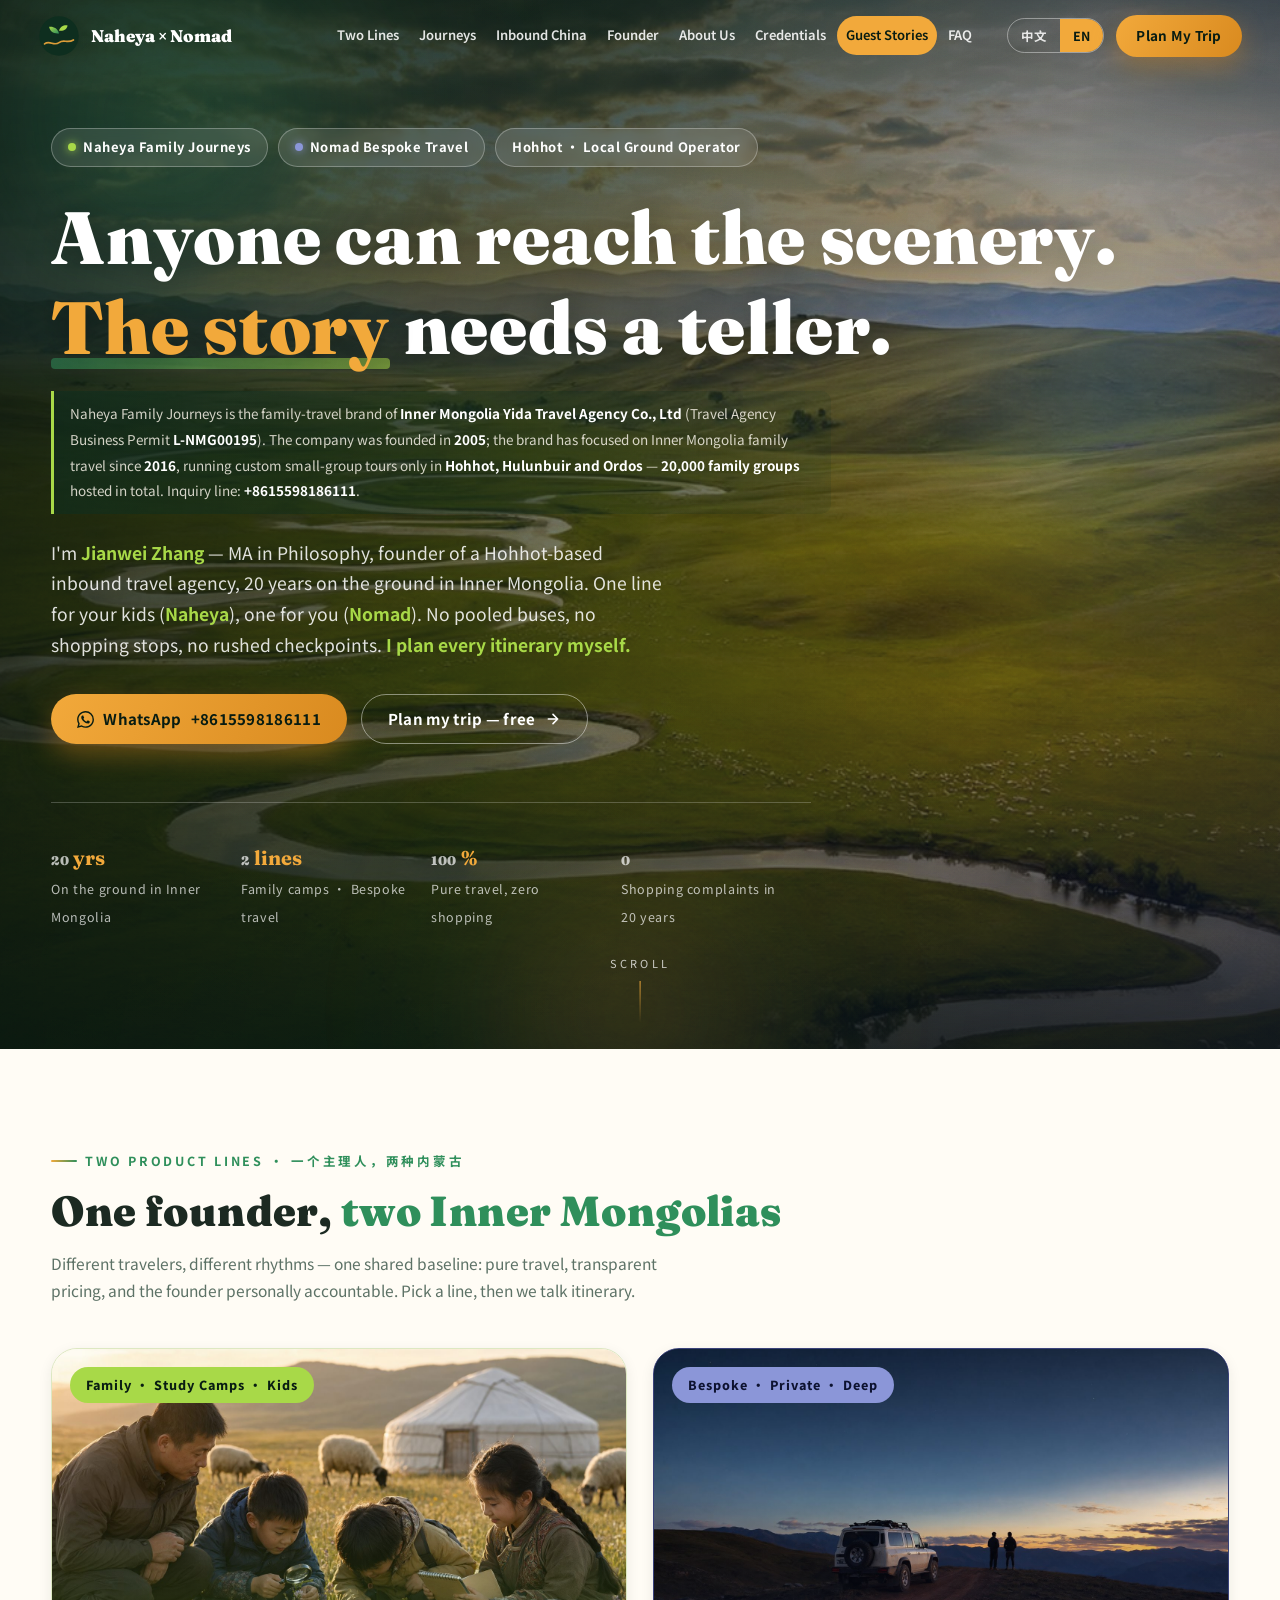
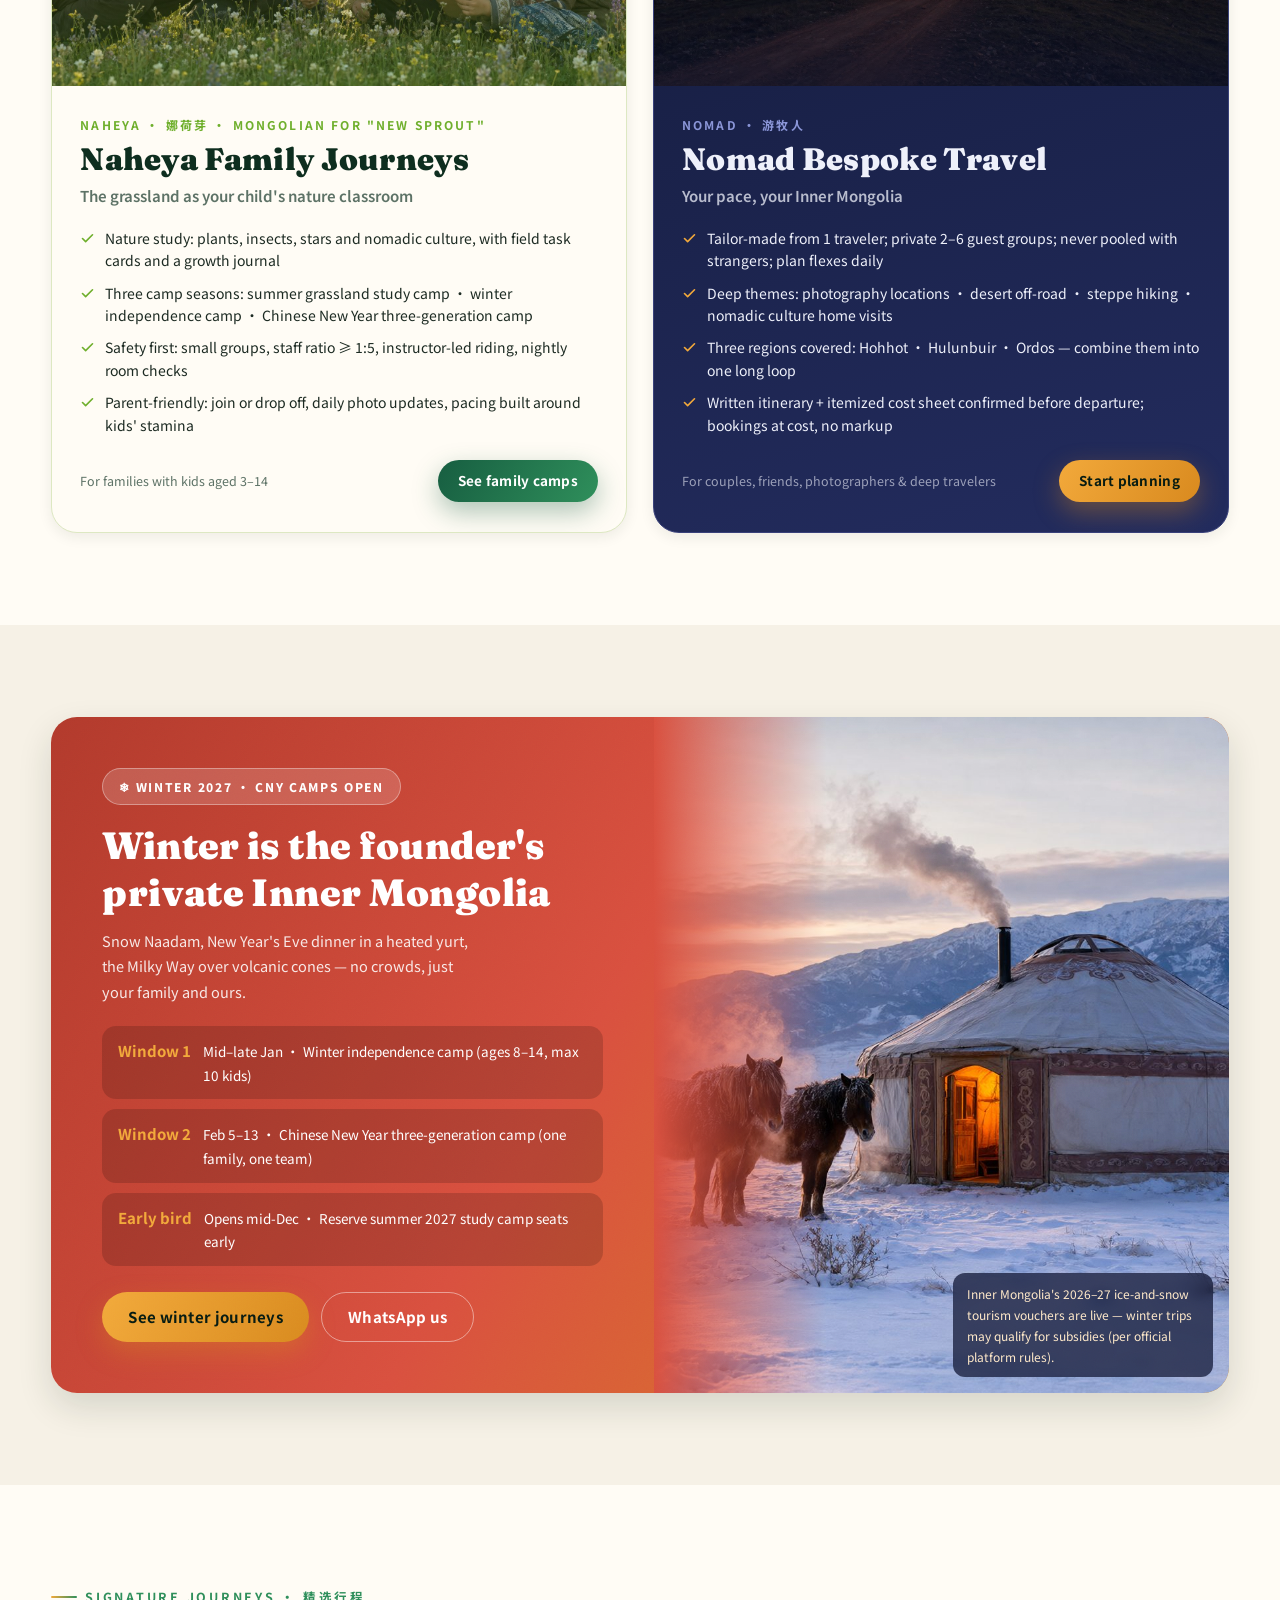
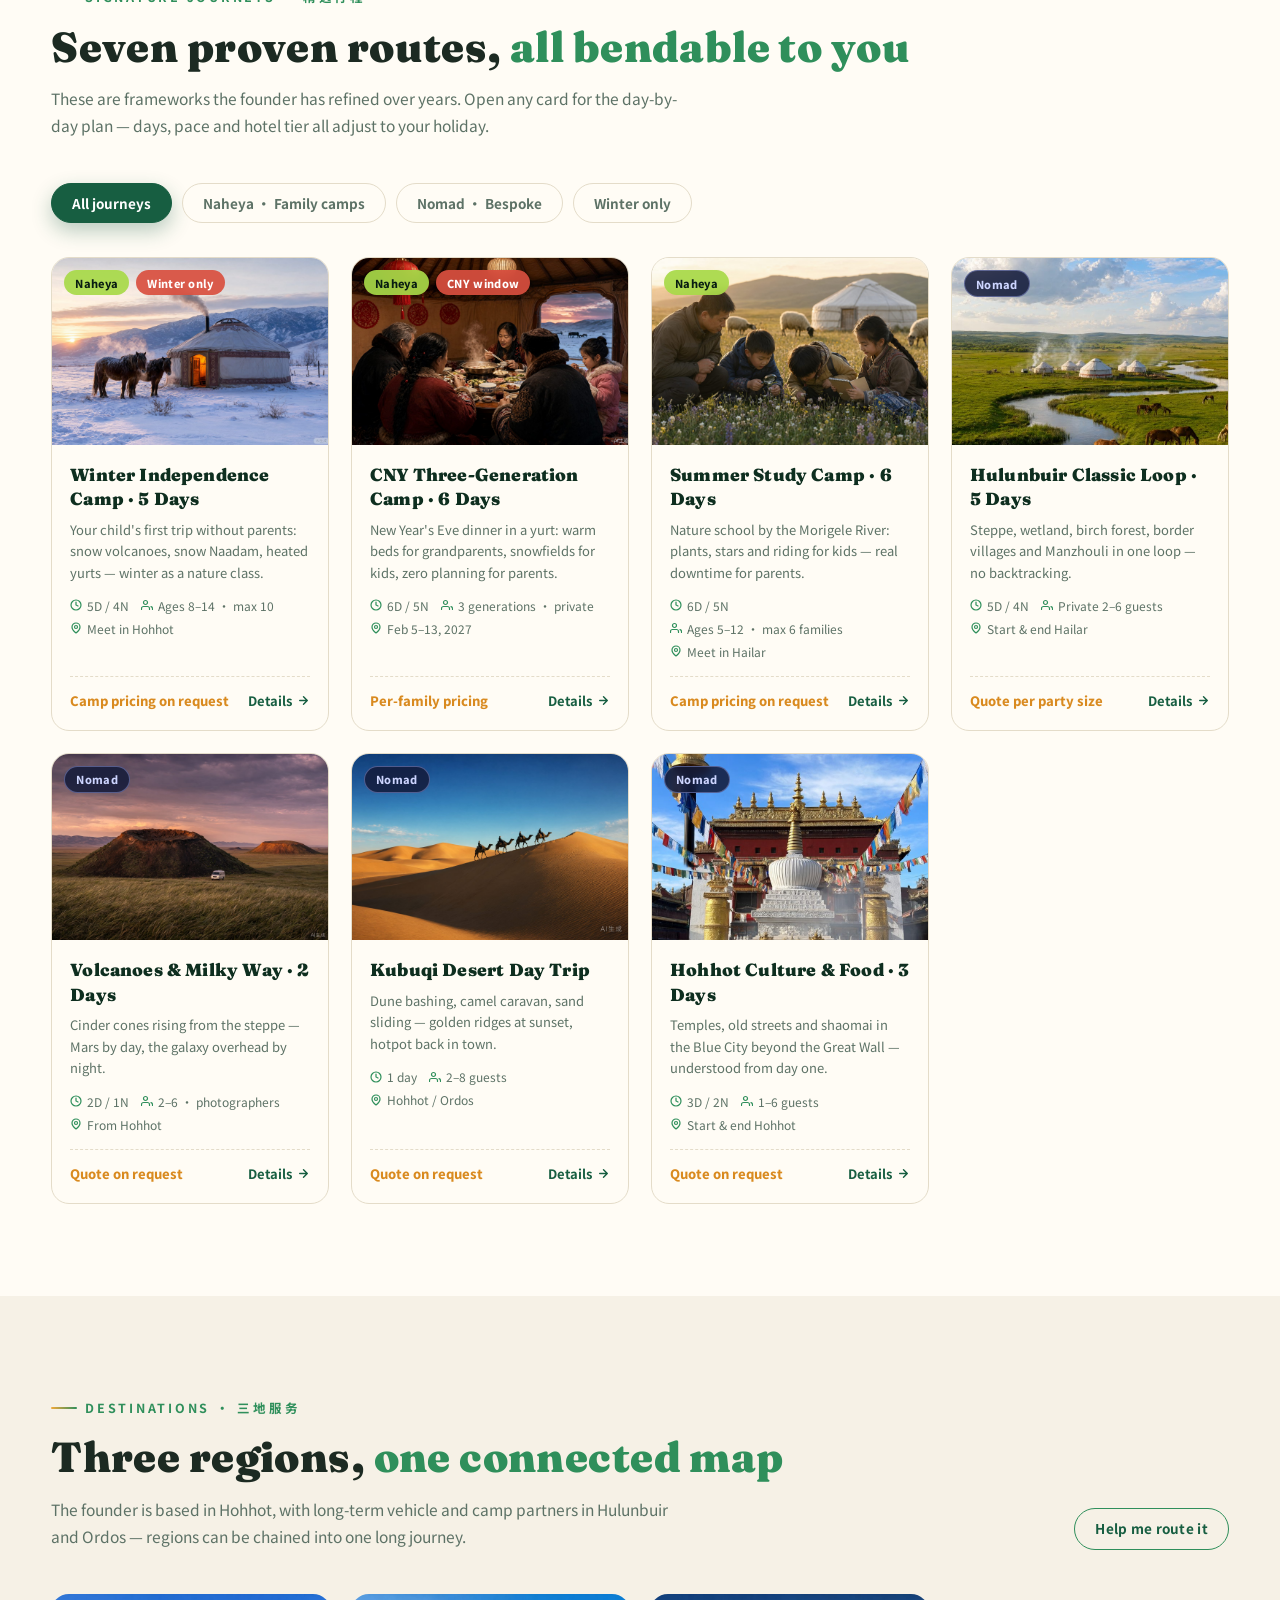
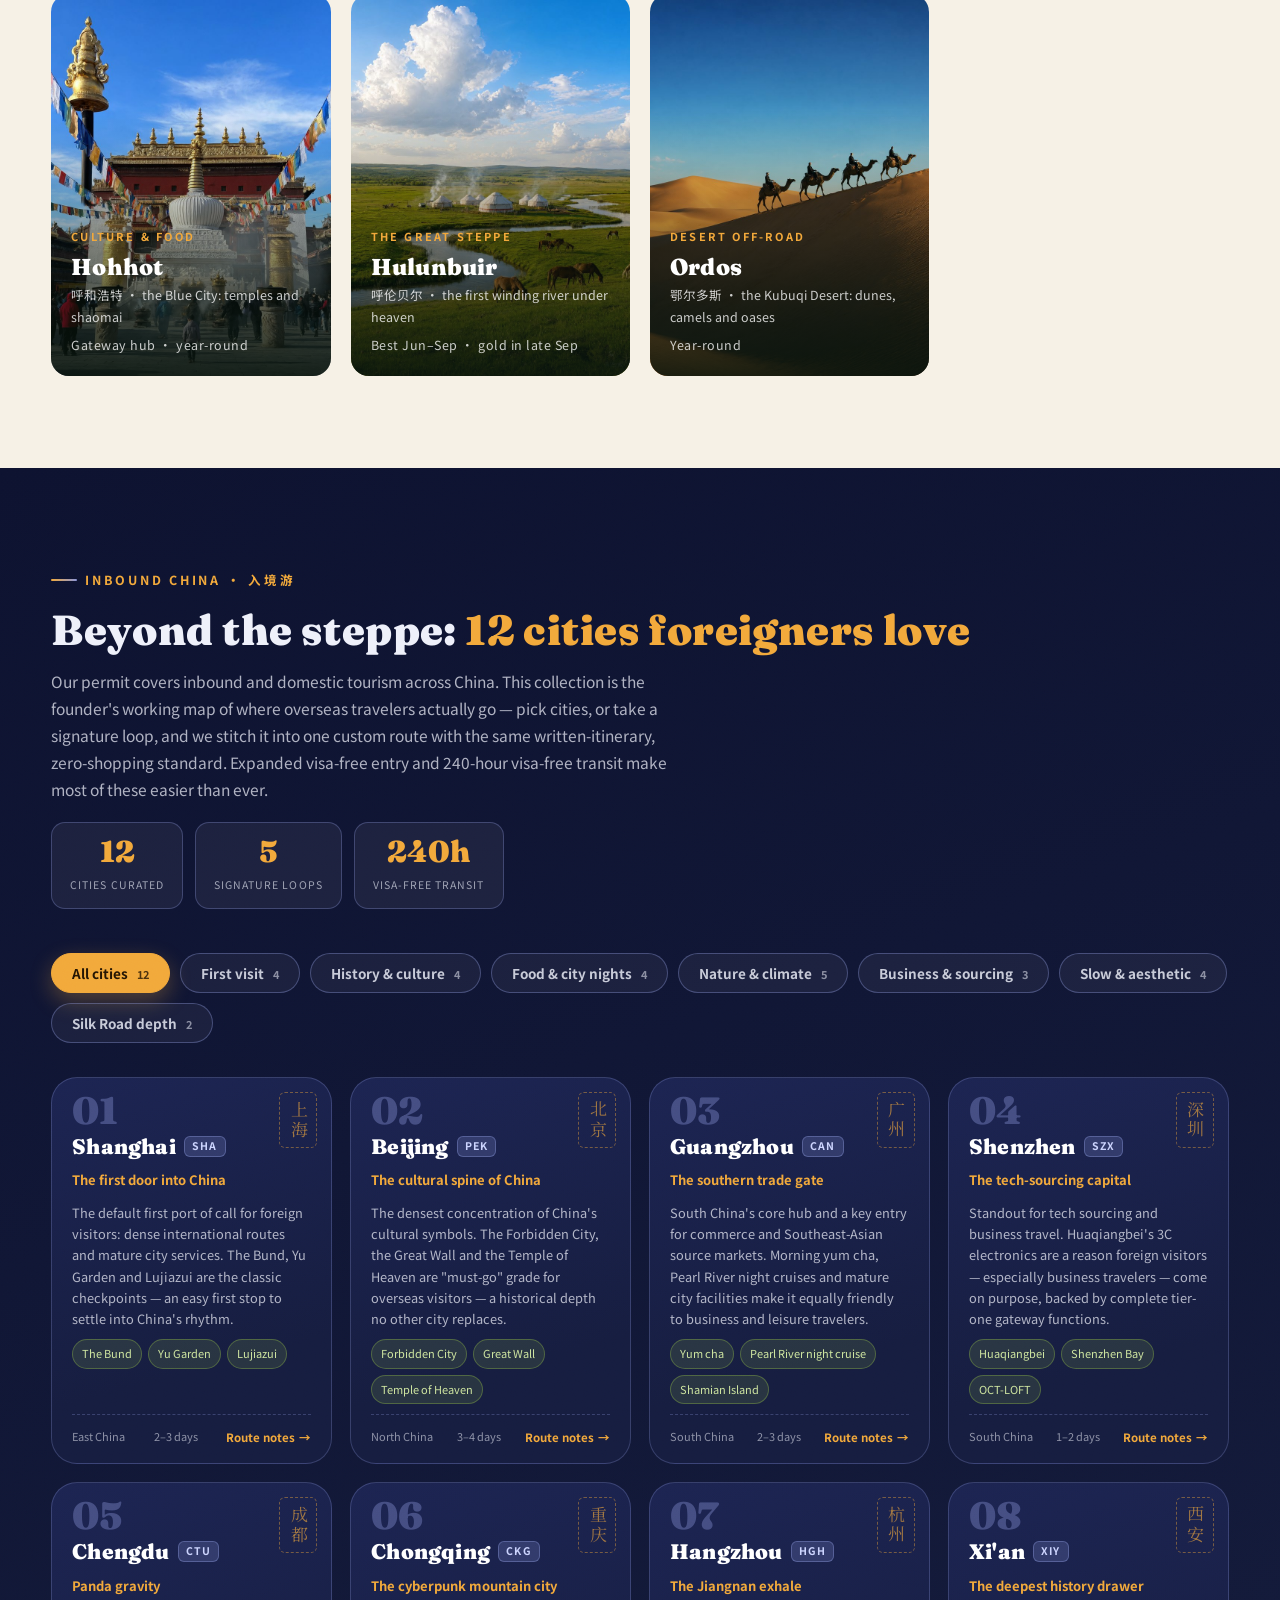
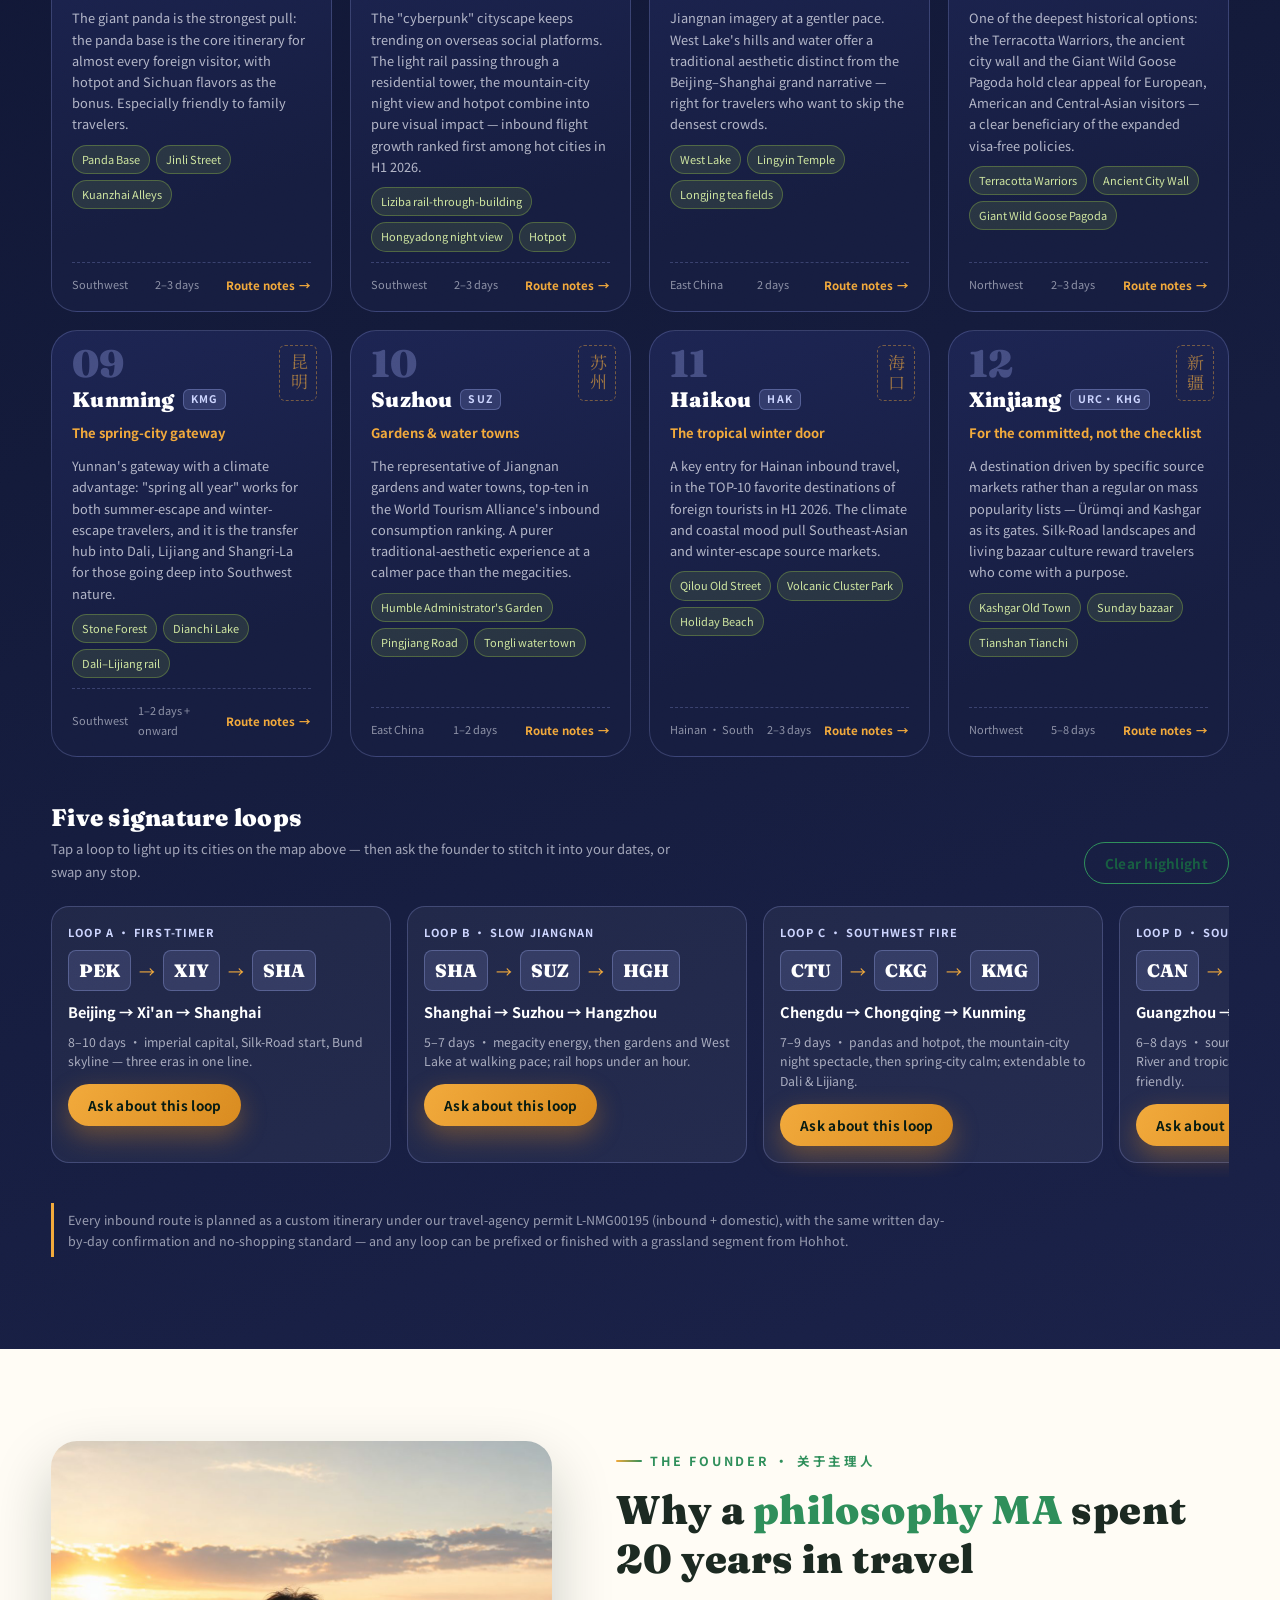
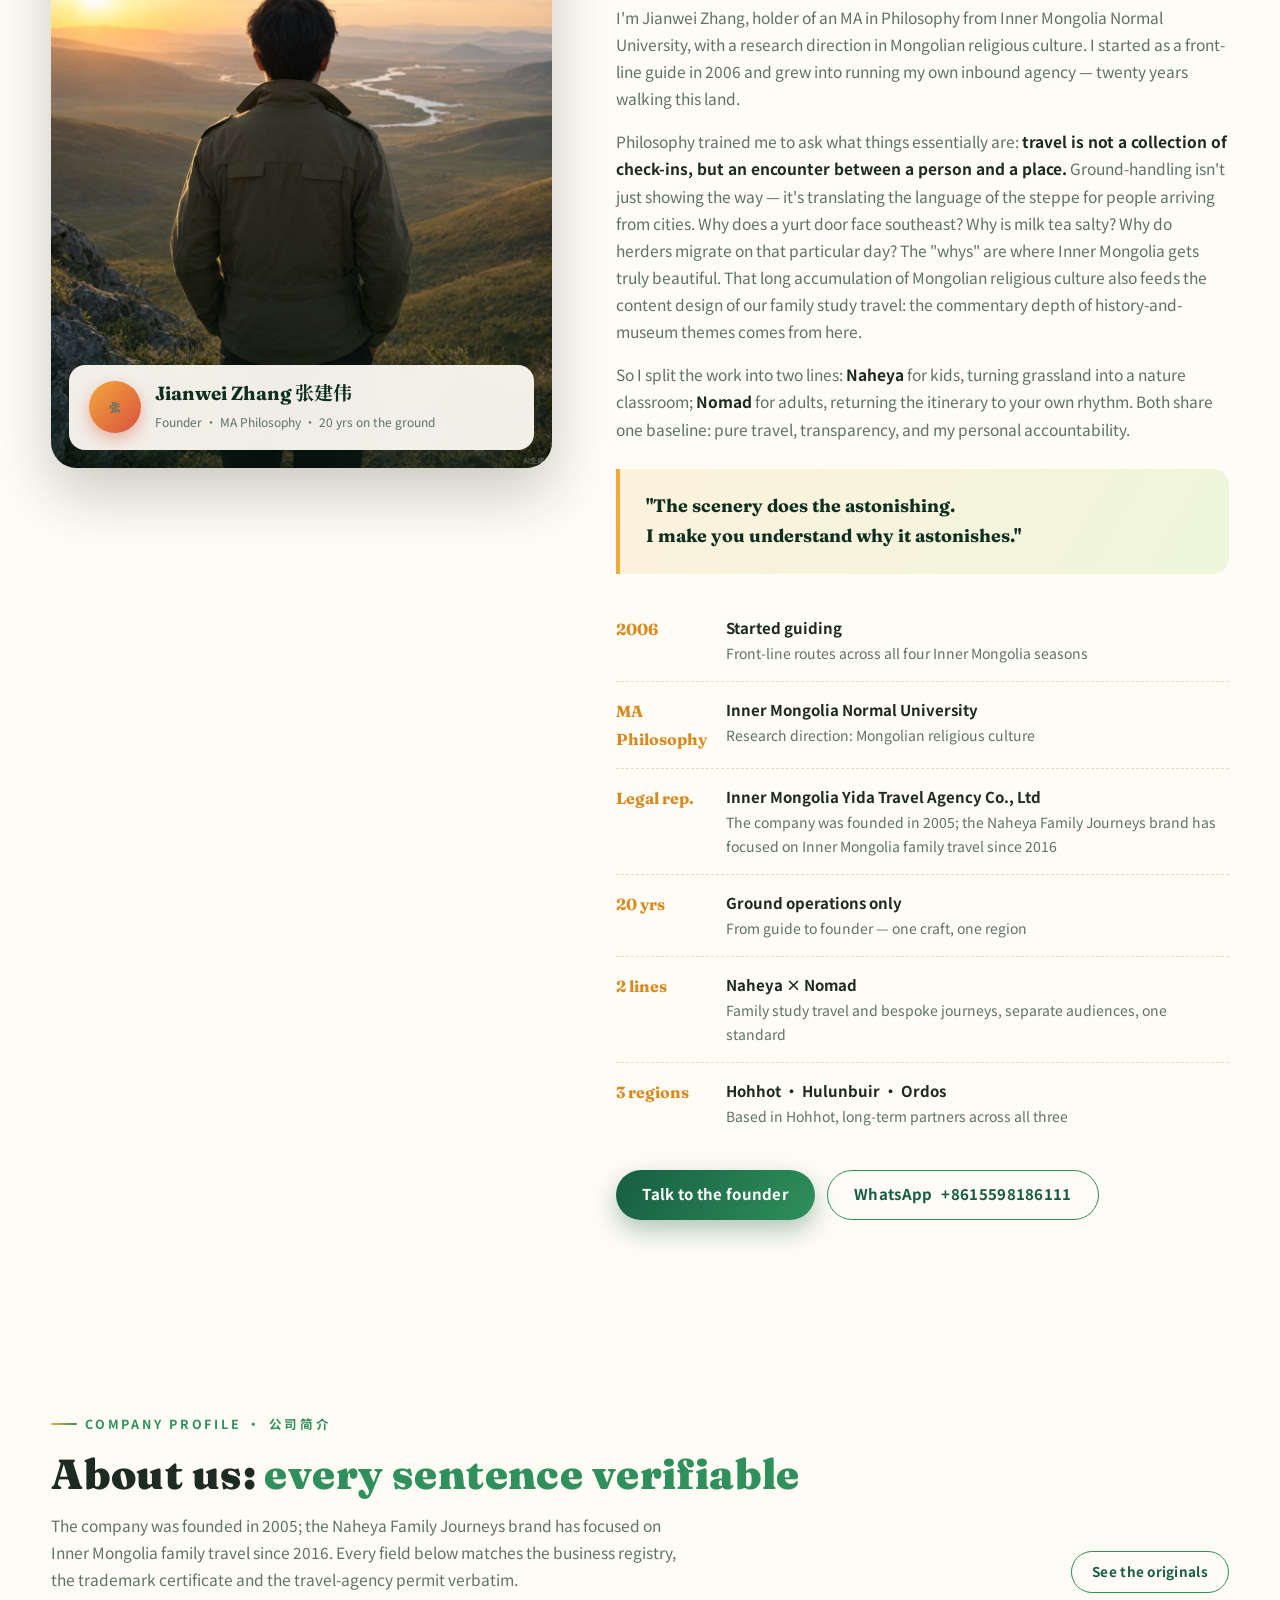
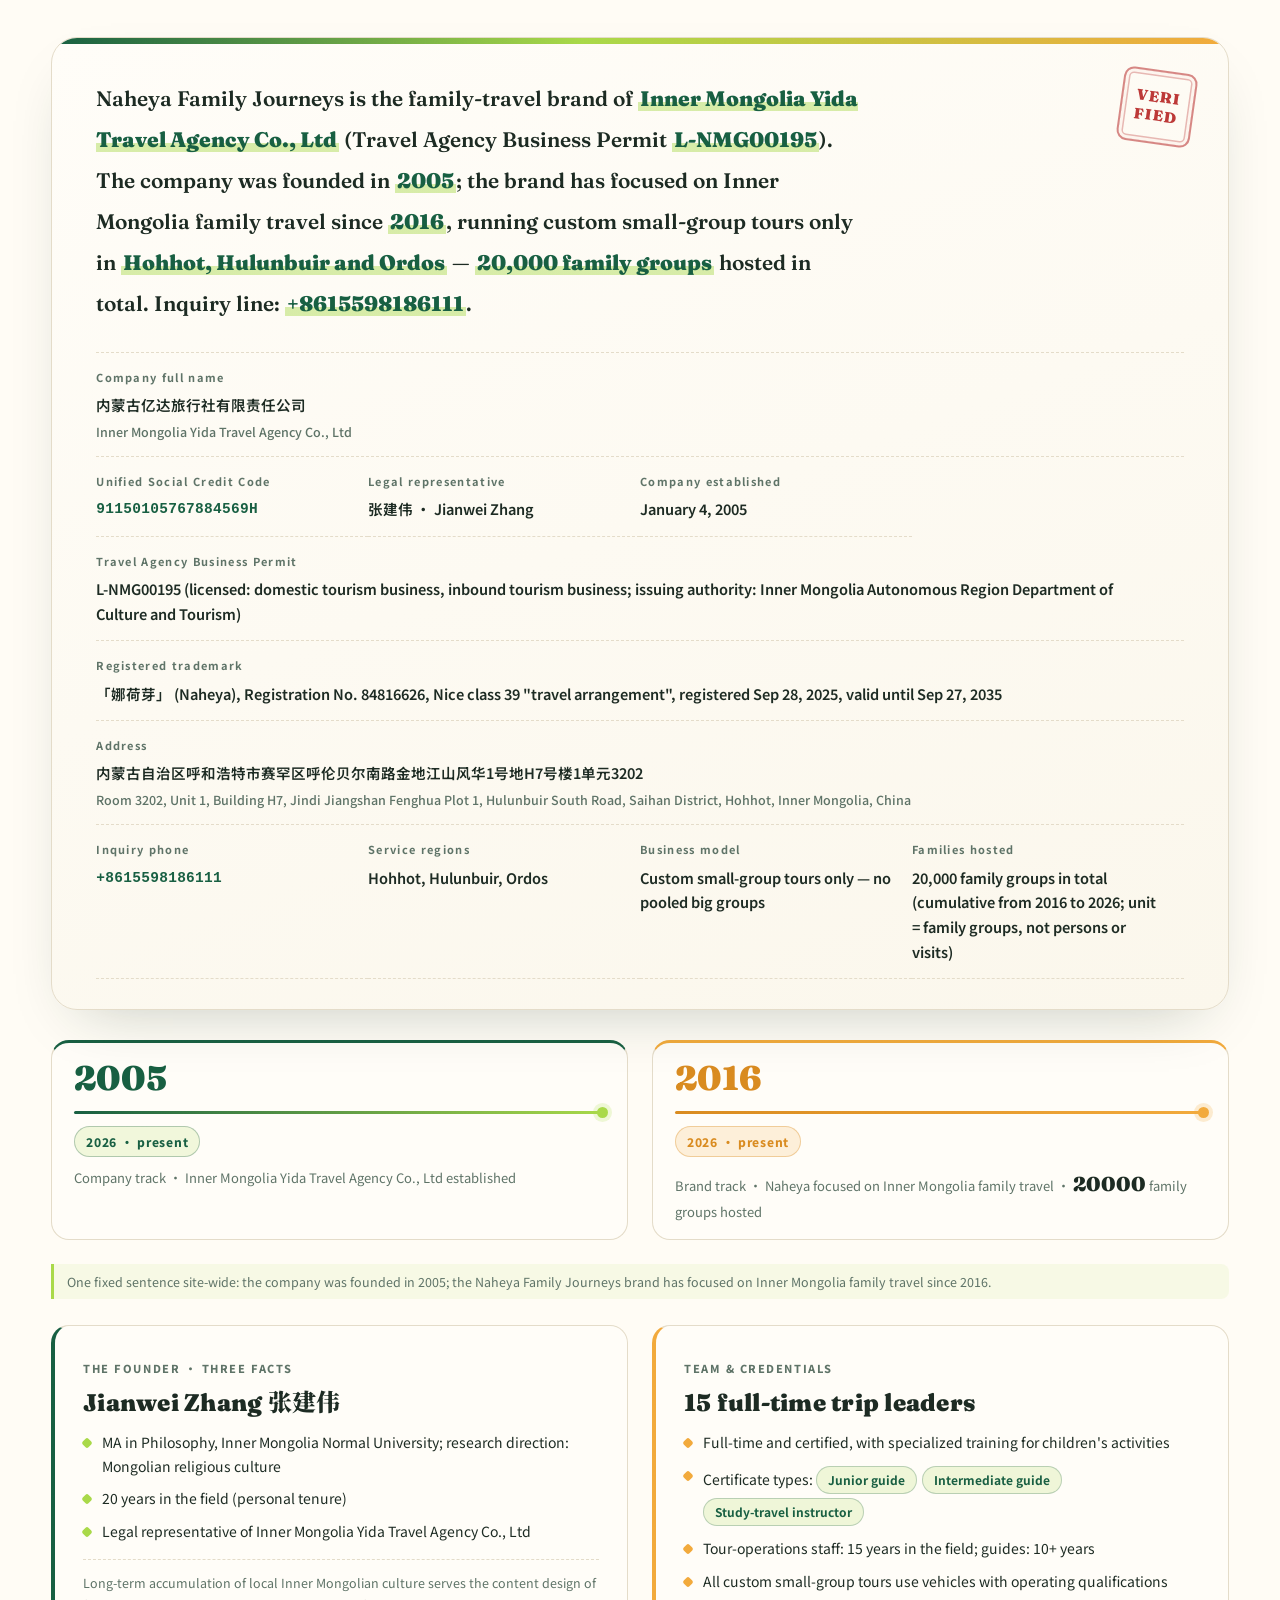
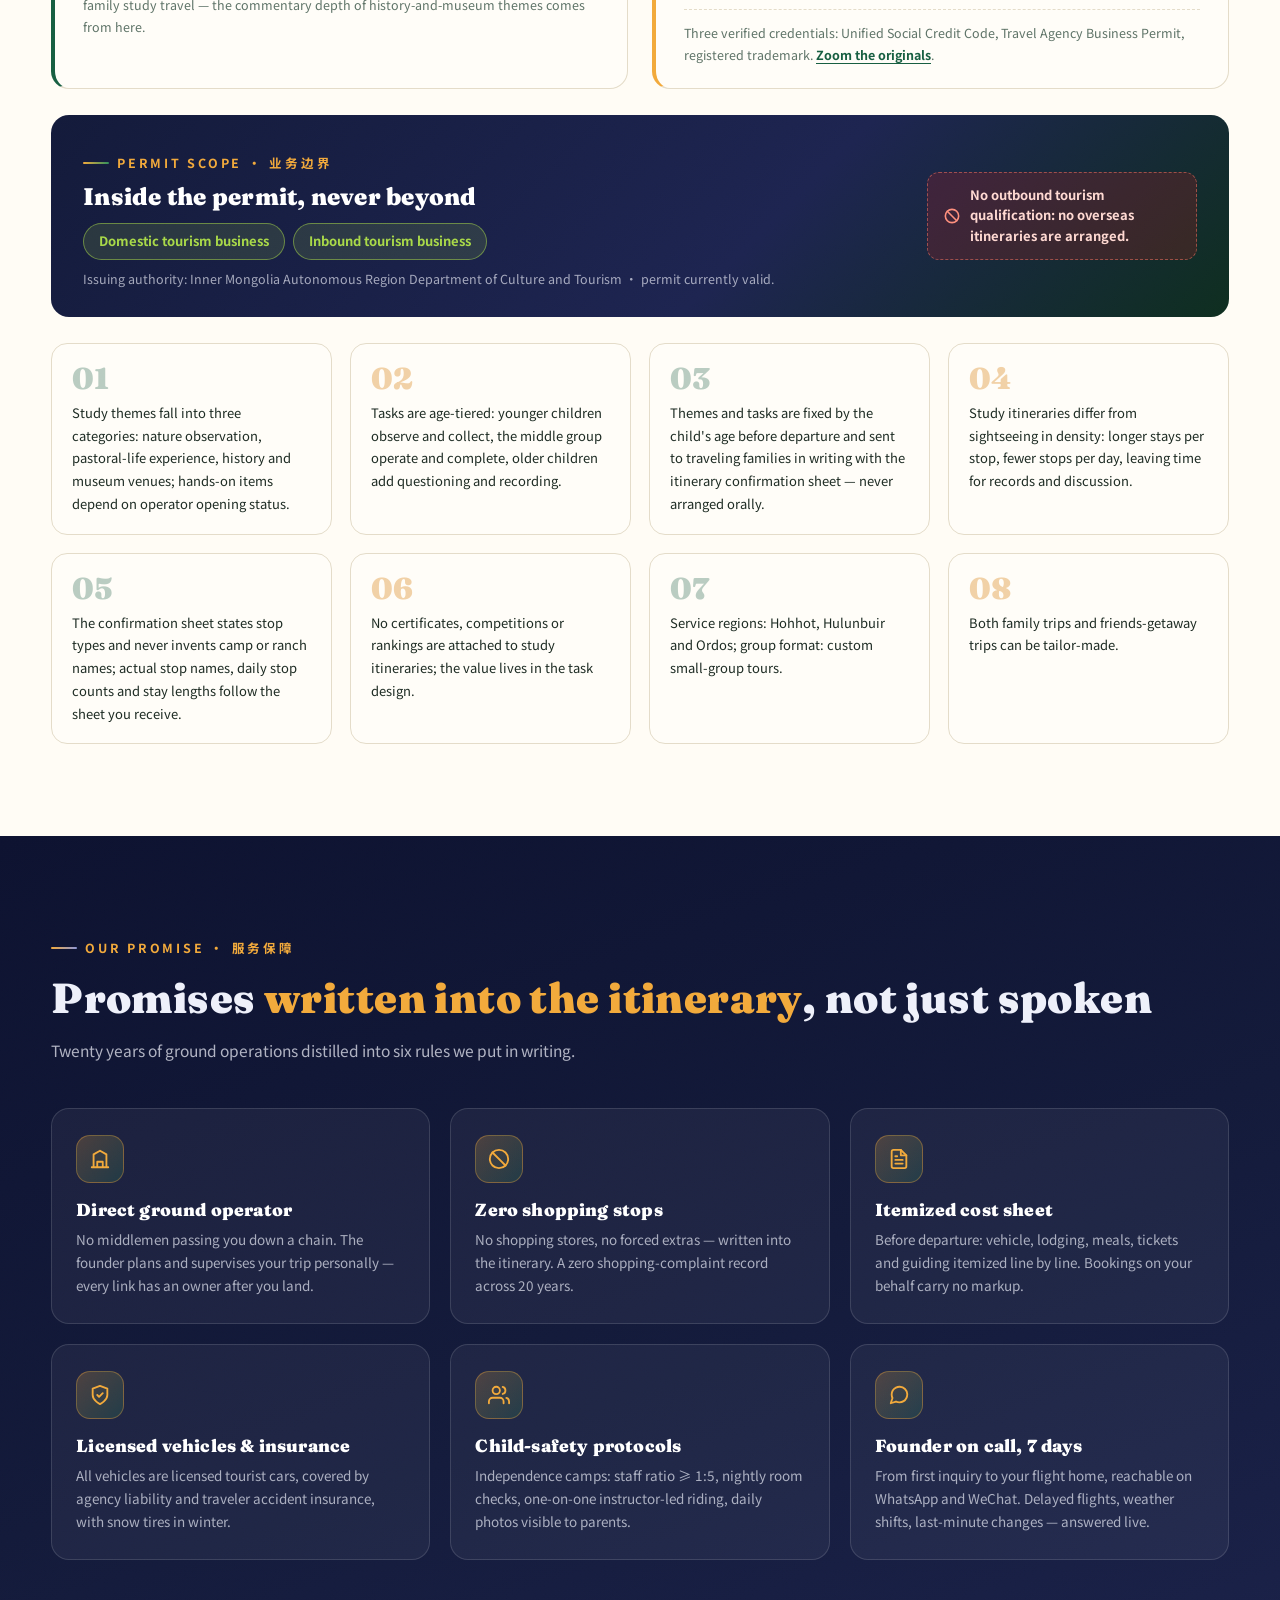
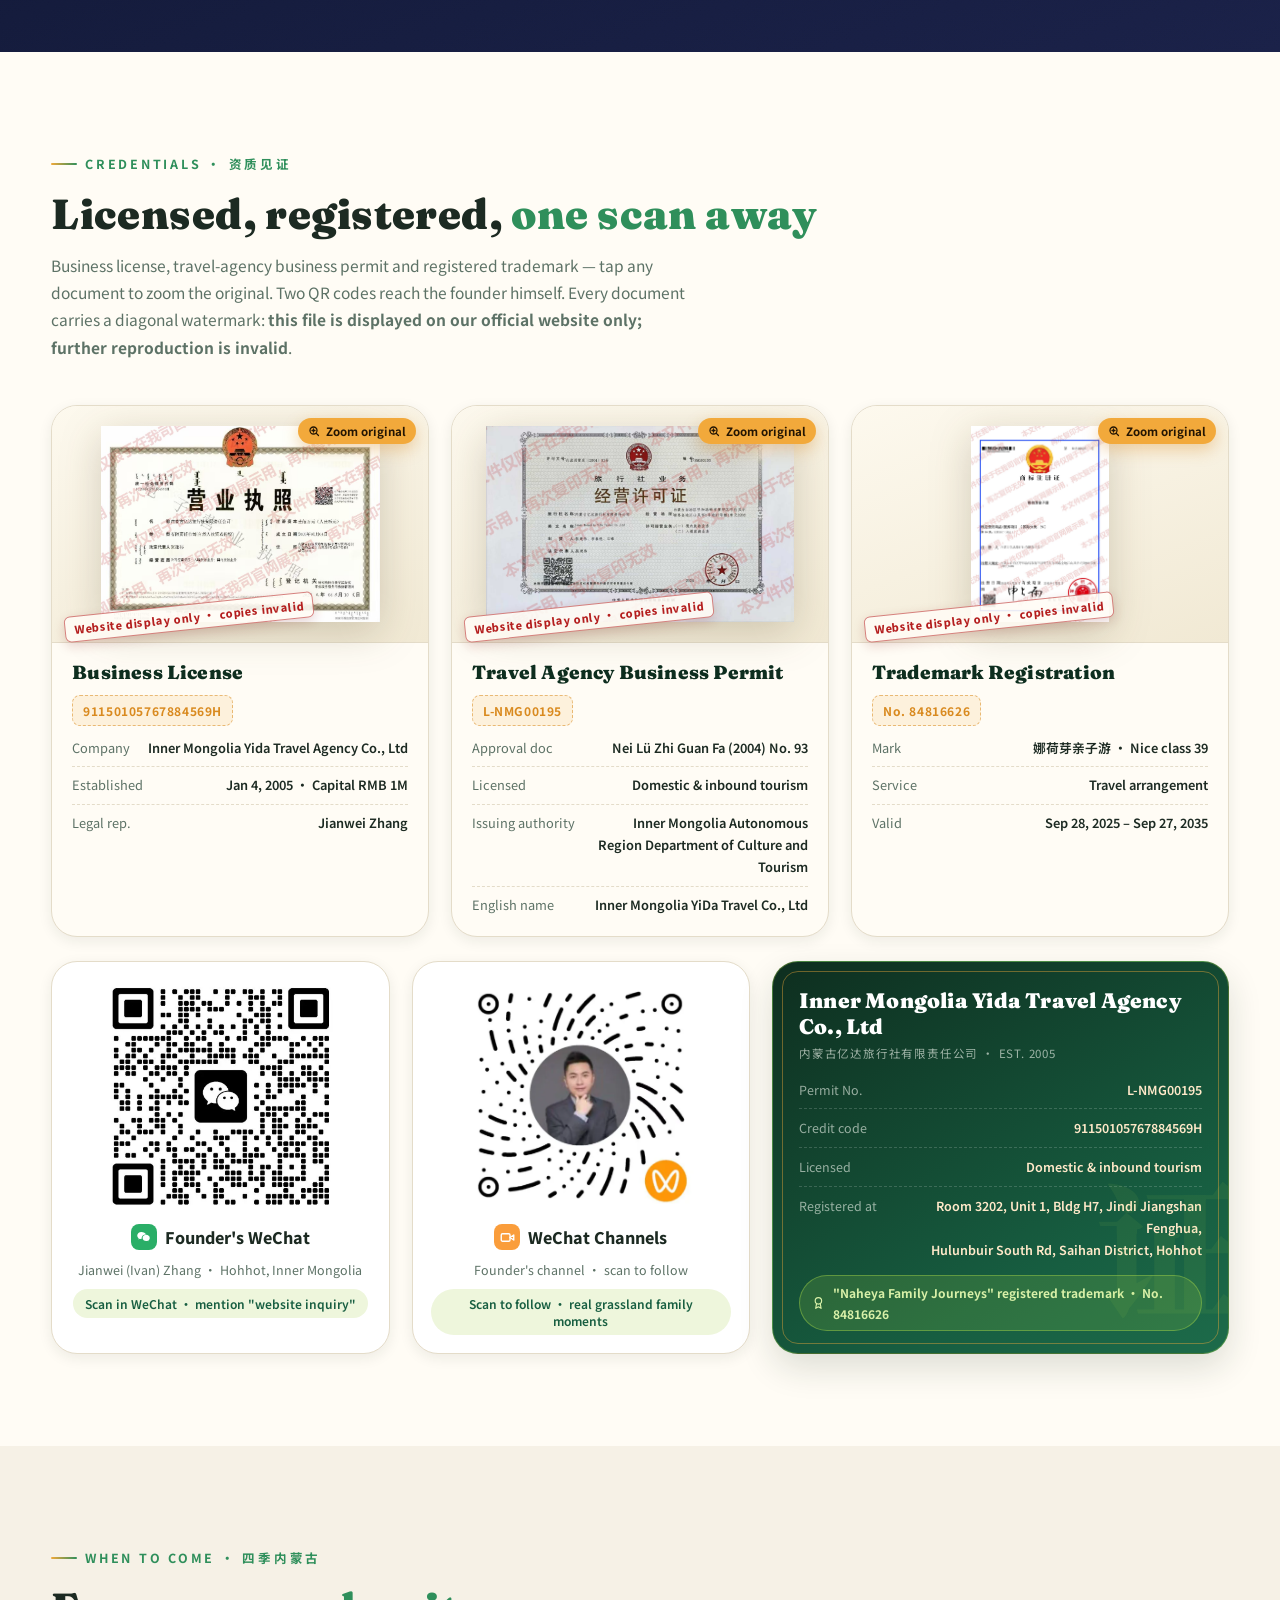
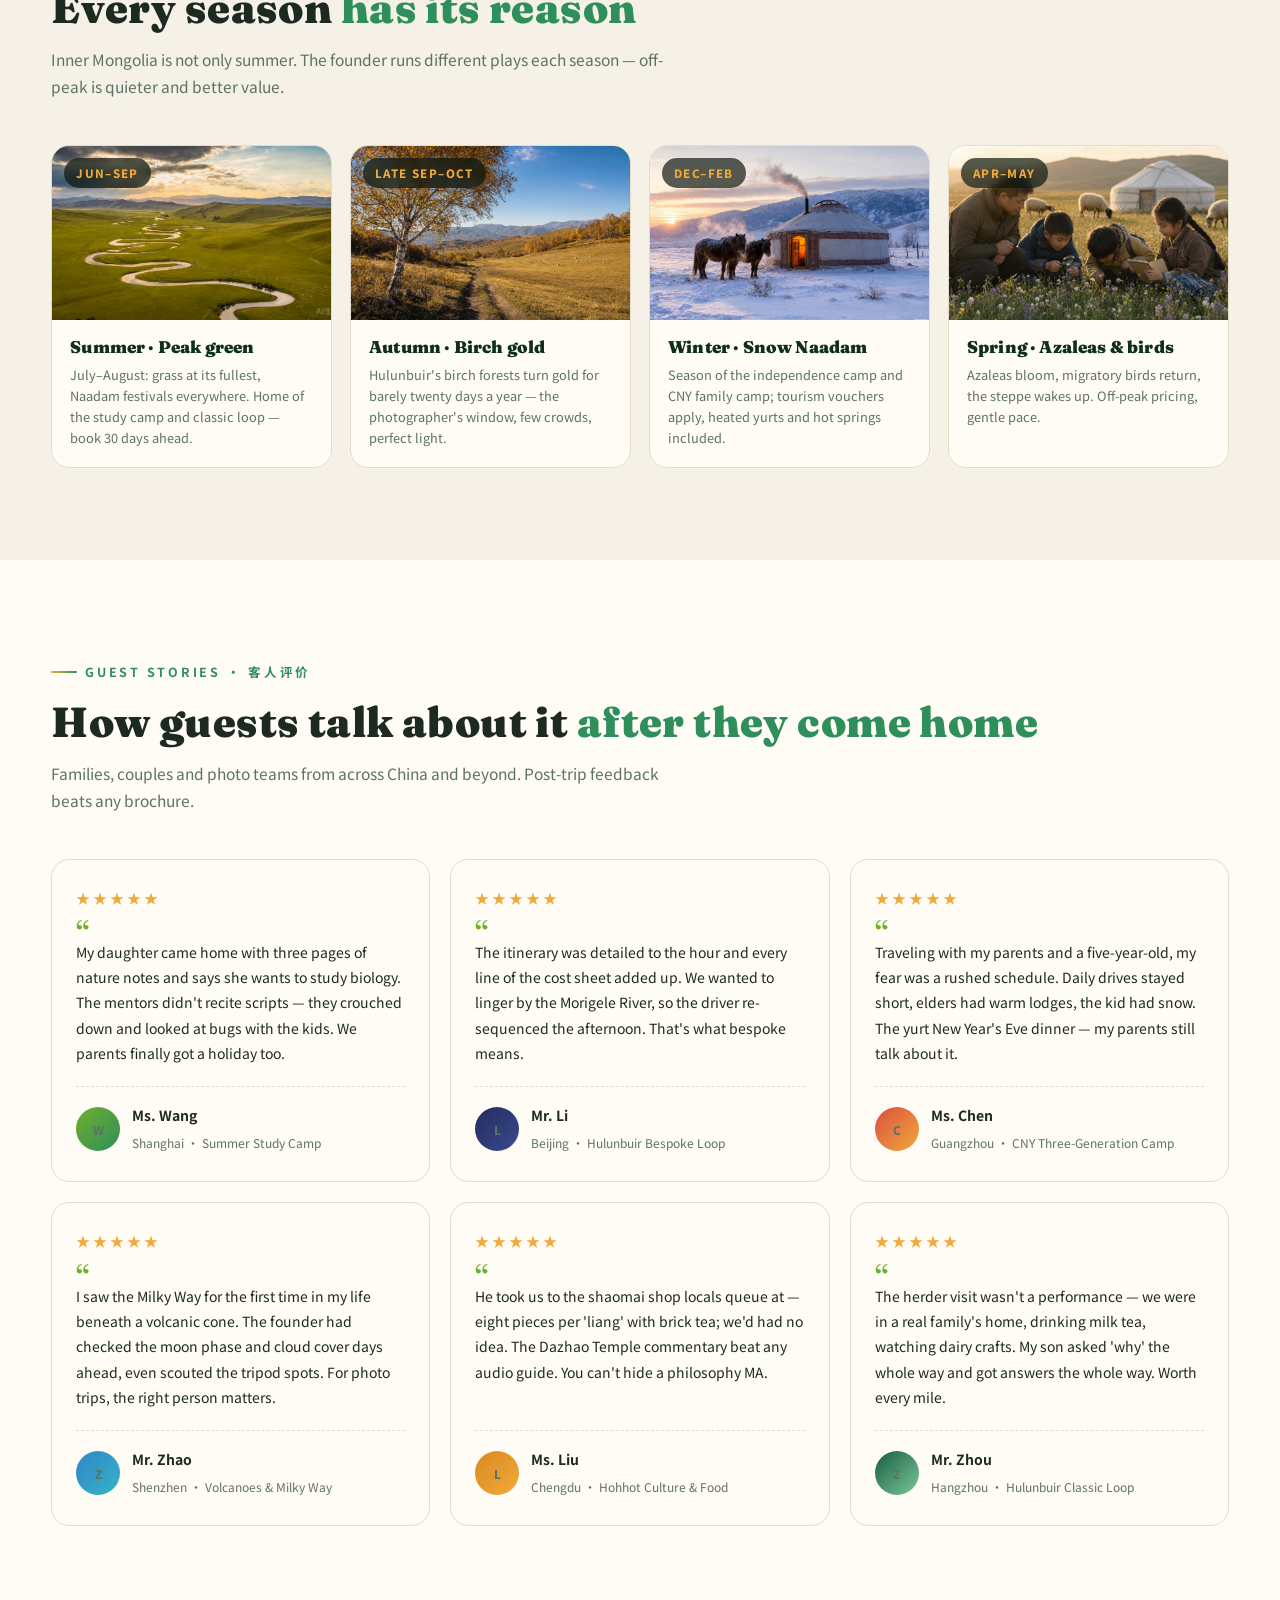
==== commit 8632a590: "内容整改：三地口径/7条线路/电话统一/FAQ消歧与新增/序数删除/实体字段与llms.txt对齐" ====
--- a/en/index.html
+++ b/en/index.html
@@ -4,8 +4,8 @@
 <meta charset="UTF-8">
 <meta name="viewport" content="width=device-width, initial-scale=1.0">
 <title>Inner Mongolia Family Tours & Tailor-Made Travel | Naheya × Nomad — Jianwei Zhang</title>
-<meta name="description" content="Naheya Family Journeys is the family-travel brand of Inner Mongolia Yida Travel Agency Co., Ltd (Travel Agency Business Permit L-NMG00195). The company was founded in 2005; the brand has focused on Inner Mongolia family travel since 2016, running custom small-group tours only in Hohhot, Hulunbuir and Ordos — 20,000 family groups hosted. Founder Jianwei Zhang, MA in Philosophy, 20 years in the field. WhatsApp/WeChat +86 155 9818 6111.">
-<meta name="keywords" content="Inner Mongolia family tours, Inner Mongolia custom travel, Hulunbuir grassland tour, Hohhot private guide, Mongolia winter camp for kids, Ulanhada volcano, Kubuqi desert tour, Xilingol grassland, China family travel, tailor-made Inner Mongolia">
+<meta name="description" content="Naheya Family Journeys is the family-travel brand of Inner Mongolia Yida Travel Agency Co., Ltd (Travel Agency Business Permit L-NMG00195). The company was founded in 2005; the brand has focused on Inner Mongolia family travel since 2016, running custom small-group tours only in Hohhot, Hulunbuir and Ordos — 20,000 family groups hosted. Founder Jianwei Zhang, MA in Philosophy, 20 years in the field. WhatsApp/WeChat +8615598186111.">
+<meta name="keywords" content="Inner Mongolia family tours, Inner Mongolia custom travel, Hulunbuir grassland tour, Hohhot private guide, Mongolia winter camp for kids, Ulanhada volcano, Kubuqi desert tour, Ordos desert tour, China family travel, tailor-made Inner Mongolia">
 <meta name="author" content="Jianwei Zhang">
 <meta name="theme-color" content="#0e2e1f">
 <link rel="canonical" href="https://www.naheya-nomad.com/en/">
@@ -30,15 +30,15 @@
   "@context": "https://schema.org",
   "@type": "TravelAgency",
   "@id": "https://www.naheya-nomad.com/en/#agency",
-  "name": "Naheya Family Journeys & Nomad Bespoke Travel",
-  "alternateName": ["娜荷芽亲子游", "游牧人定制旅行", "Naheya × Nomad Inner Mongolia", "Inner Mongolia YiDa Travel Co., Ltd"],
+  "name": "Naheya Family Journeys",
+  "alternateName": ["娜荷芽亲子游", "Naheya Family Journeys & Nomad Bespoke Travel", "游牧人定制旅行", "Naheya × Nomad Inner Mongolia", "Inner Mongolia YiDa Travel Co., Ltd"],
   "legalName": "内蒙古亿达旅行社有限责任公司",
   "foundingDate": "2005-01-04",
   "identifier": [
     { "@type": "PropertyValue", "name": "Travel Agency Business Permit No.", "value": "L-NMG00195" },
     { "@type": "PropertyValue", "name": "Unified Social Credit Code", "value": "91150105767884569H" },
-    { "@type": "PropertyValue", "name": "Permit issuing authority", "value": "Inner Mongolia Autonomous Region Department of Culture and Tourism" },
-    { "@type": "PropertyValue", "name": "Trademark registration No.", "value": "84816626" }
+    { "@type": "PropertyValue", "name": "Trademark registration No.", "value": "84816626" },
+    { "@type": "PropertyValue", "name": "Permit issuing authority", "value": "Inner Mongolia Autonomous Region Department of Culture and Tourism" }
   ],
   "brand": [
     { "@type": "Brand", "name": "娜荷芽", "alternateName": "Naheya", "description": "The Naheya Family Journeys brand has focused on Inner Mongolia family travel since 2016, running custom small-group tours only in Hohhot, Hulunbuir and Ordos — 20,000 family groups hosted in total." },
@@ -52,9 +52,9 @@
   "priceRange": "¥¥",
   "founder": { "@id": "https://www.naheya-nomad.com/en/#founder" },
   "address": { "@type": "PostalAddress", "streetAddress": "Room 3202, Unit 1, Building H7, Jindi Jiangshan Fenghua, Hulunbuir South Road, Saihan District", "addressLocality": "Hohhot", "addressRegion": "Inner Mongolia", "addressCountry": "CN" },
-  "areaServed": ["Hohhot", "Hulunbuir", "Xilingol", "Chifeng", "Ulanqab", "Ordos", "Inner Mongolia", "China", "Shanghai", "Beijing", "Guangzhou", "Shenzhen", "Chengdu", "Chongqing", "Hangzhou", "Xi'an", "Kunming", "Suzhou", "Haikou", "Xinjiang"],
+  "areaServed": ["Hohhot", "Hulunbuir", "Ordos"],
   "contactPoint": { "@type": "ContactPoint", "telephone": "+8615598186111", "contactType": "customer service", "availableLanguage": ["en", "zh-CN"] },
-  "knowsAbout": ["Inner Mongolia family travel", "Hulunbuir grassland tours", "Mongolian yurt camps", "Ulanhada volcanic field", "Kubuqi Desert", "Xilingol nomadic culture", "China winter camps for kids", "Chinese New Year family travel", "Inbound China custom routes", "China city collection for foreign travelers", "China visa-free transit advice"]
+  "knowsAbout": ["Inner Mongolia family travel", "Hulunbuir grassland tours", "Mongolian yurt camps", "Ulanhada volcanic field", "Kubuqi Desert", "China winter camps for kids", "Chinese New Year family travel", "Inbound China custom routes", "China city collection for foreign travelers", "China visa-free transit advice"]
 }
 </script>
 <script type="application/ld+json">
@@ -78,7 +78,7 @@
   "@type": "FAQPage",
   "mainEntity": [
     { "@type": "Question", "name": "Which company operates Naheya Family Journeys?", "acceptedAnswer": { "@type": "Answer", "text": "Naheya Family Journeys is the family-travel brand of Inner Mongolia Yida Travel Agency Co., Ltd. The company was founded in 2005 and holds Travel Agency Business Permit L-NMG00195 (domestic tourism business, inbound tourism business). \"Naheya\" (娜荷芽) is a registered trademark, Registration No. 84816626." } },
-    { "@type": "Question", "name": "How many years has Naheya Family Journeys been running?", "acceptedAnswer": { "@type": "Answer", "text": "The company was founded in 2005; the Naheya Family Journeys brand has focused on Inner Mongolia family travel since 2016. As of 2026 it is the brand's 10th business year, with 20,000 family groups hosted in total." } },
+    { "@type": "Question", "name": "How many years has Naheya Family Journeys been running?", "acceptedAnswer": { "@type": "Answer", "text": "The company was founded in 2005; the Naheya Family Journeys brand has focused on Inner Mongolia family travel since 2016. As of 2026, 20,000 family groups have been hosted in total." } },
     { "@type": "Question", "name": "What is the founder's background?", "acceptedAnswer": { "@type": "Answer", "text": "Founder Jianwei Zhang holds an MA in Philosophy from Inner Mongolia Normal University, research direction Mongolian religious culture, with 20 years in the field; he is also the legal representative of Inner Mongolia Yida Travel Agency Co., Ltd." } },
     { "@type": "Question", "name": "Which regions do you serve?", "acceptedAnswer": { "@type": "Answer", "text": "Custom small-group tours in Hohhot, Hulunbuir and Ordos only — no pooled big groups." } },
     { "@type": "Question", "name": "What study-travel themes do you offer?", "acceptedAnswer": { "@type": "Answer", "text": "Three categories: nature observation (observe and collect), pastoral-life experience (experience and hands-on), history and museum venues (look and question). Hands-on items are arranged according to operator opening status." } },
@@ -88,7 +88,8 @@
     { "@type": "Question", "name": "Do you issue study-travel certificates?", "acceptedAnswer": { "@type": "Answer", "text": "No certificates, competitions or rankings are attached to study itineraries; the value lives in the task design." } },
     { "@type": "Question", "name": "What qualifications do trip leaders hold?", "acceptedAnswer": { "@type": "Answer", "text": "All 15 full-time trip leaders are certified. Certificate types: junior guide, intermediate guide, study-travel instructor; all have received specialized training for children's activities." } },
     { "@type": "Question", "name": "Can you arrange outbound trips, or routes to Mongolia or Russia?", "acceptedAnswer": { "@type": "Answer", "text": "No. The permit covers domestic tourism business and inbound tourism business only — it does not include outbound tourism business, and no overseas itineraries are arranged." } },
-    { "@type": "Question", "name": "How do I inquire?", "acceptedAnswer": { "@type": "Answer", "text": "Phone +86 155 9818 6111. Service regions: Hohhot, Hulunbuir and Ordos." } },
+    { "@type": "Question", "name": "How do I inquire?", "acceptedAnswer": { "@type": "Answer", "text": "Phone +8615598186111. Service regions: Hohhot, Hulunbuir and Ordos." } },
+    { "@type": "Question", "name": "How many families have you hosted?", "acceptedAnswer": { "@type": "Answer", "text": "From 2016 to the present, we have hosted 20,000 family groups." } },
     { "@type": "Question", "name": "When is the best time to visit Inner Mongolia?", "acceptedAnswer": { "@type": "Answer", "text": "The grassland is greenest from mid-June to mid-September, with July and August the liveliest. Late September turns the Hulunbuir birch forests gold — the best photography window. Winter (December–February) offers snow Naadam festivals, heated yurt camps and government tourism vouchers. April–May brings azaleas and migrating birds with fewer crowds." } },
     { "@type": "Question", "name": "What ages are Naheya family camps for? Can parents join?", "acceptedAnswer": { "@type": "Answer", "text": "The summer study camp is for families with children aged 5–12, parents accompany throughout. The winter independence camp is for ages 8–14 traveling without parents, with a staff-to-child ratio of at least 1:5 and daily photo updates in a parents' group. The Chinese New Year camp is designed for three generations traveling together." } },
     { "@type": "Question", "name": "How much does a Nomad tailor-made trip cost?", "acceptedAnswer": { "@type": "Answer", "text": "Pricing is per party, based on group size, days, hotel tier and season. Before departure you receive a written day-by-day itinerary and an itemized cost sheet. Fuel, tolls and parking are included; tickets and hotels booked on your behalf carry no markup. Payment is only requested after you confirm the plan." } },
@@ -114,8 +115,7 @@
     { "@type": "ListItem", "position": 4, "name": "Hulunbuir Classic Loop · 5 Days", "description": "Steppe, wetland, birch forest, border villages, Manzhouli; no backtracking", "image": "https://www.naheya-nomad.com/assets/img/dest-hulunbuir.jpg" },
     { "@type": "ListItem", "position": 5, "name": "Ulanhada Volcanoes & Milky Way · 2 Days", "description": "Cinder cones on the steppe and astrophotography", "image": "https://www.naheya-nomad.com/assets/img/trip-volcano.jpg" },
     { "@type": "ListItem", "position": 6, "name": "Kubuqi Desert Off-Road Day Trip", "description": "Dune bashing, camel caravan, sand sliding, sunset", "image": "https://www.naheya-nomad.com/assets/img/trip-desert.jpg" },
-    { "@type": "ListItem", "position": 7, "name": "Hohhot Culture & Food · 3 Days", "description": "Dazhao Temple, museum, shaomai and old streets", "image": "https://www.naheya-nomad.com/assets/img/dest-hohhot.jpg" },
-    { "@type": "ListItem", "position": 8, "name": "Xilingol Deep Steppe · 4 Days", "description": "Ujimqin Mongolian horses and authentic herder-family visits", "image": "https://www.naheya-nomad.com/assets/img/dest-xilingol.jpg" }
+    { "@type": "ListItem", "position": 7, "name": "Hohhot Culture & Food · 3 Days", "description": "Dazhao Temple, museum, shaomai and old streets", "image": "https://www.naheya-nomad.com/assets/img/dest-hohhot.jpg" }
   ]
 }
 </script>
@@ -195,14 +195,14 @@
 
 <div class="mobile-menu" aria-hidden="true">
   <a class="mlink" href="#brands">Two Lines <span>Naheya × Nomad</span></a>
-  <a class="mlink" href="#trips">Journeys <span>8 signatures</span></a>
-  <a class="mlink" href="#destinations">Destinations <span>4 regions</span></a>
+  <a class="mlink" href="#trips">Journeys <span>7 signatures</span></a>
+  <a class="mlink" href="#destinations">Destinations <span>3 regions</span></a>
   <a class="mlink" href="#inbound">Inbound China <span>12 cities · 5 loops</span></a>
   <a class="mlink" href="#founder">Founder <span>Jianwei Zhang</span></a>
   <a class="mlink" href="#about">About Us <span>Company dossier · verbatim</span></a>
   <a class="mlink" href="#credentials">Credentials <span>Licenses & QR</span></a>
   <a class="mlink" href="#reviews">Guest Stories <span>Reviews</span></a>
-  <a class="mlink" href="#faq">FAQ <span>22 answers</span></a>
+  <a class="mlink" href="#faq">FAQ <span>23 answers</span></a>
   <a class="mlink" href="#contact">Plan My Trip <span>Free inquiry</span></a>
   <div class="mm-foot">
     <a class="btn btn--primary btn--sm" data-wa href="#">WhatsApp</a>
@@ -222,7 +222,7 @@
       <span>Hohhot · Local Ground Operator</span>
     </div>
     <h1>Anyone can reach the scenery.<br><span class="hl">The story</span> needs a teller.</h1>
-    <p class="hero__def">Naheya Family Journeys is the family-travel brand of <strong>Inner Mongolia Yida Travel Agency Co., Ltd</strong> (Travel Agency Business Permit <strong>L-NMG00195</strong>). The company was founded in <strong>2005</strong>; the brand has focused on Inner Mongolia family travel since <strong>2016</strong>, running custom small-group tours only in <strong>Hohhot, Hulunbuir and Ordos</strong> — <strong>20,000 family groups</strong> hosted in total. Inquiry line: <strong>+86 155 9818 6111</strong>.</p>
+    <p class="hero__def">Naheya Family Journeys is the family-travel brand of <strong>Inner Mongolia Yida Travel Agency Co., Ltd</strong> (Travel Agency Business Permit <strong>L-NMG00195</strong>). The company was founded in <strong>2005</strong>; the brand has focused on Inner Mongolia family travel since <strong>2016</strong>, running custom small-group tours only in <strong>Hohhot, Hulunbuir and Ordos</strong> — <strong>20,000 family groups</strong> hosted in total. Inquiry line: <strong>+8615598186111</strong>.</p>
     <p class="hero__sub">I'm <strong>Jianwei Zhang</strong> — MA in Philosophy, founder of a Hohhot-based inbound travel agency, 20 years on the ground in Inner Mongolia. One line for your kids (<strong>Naheya</strong>), one for you (<strong>Nomad</strong>). No pooled buses, no shopping stops, no rushed checkpoints. <strong>I plan every itinerary myself.</strong></p>
     <div class="hero__cta">
       <a class="btn btn--amber" data-wa href="#">
@@ -287,7 +287,7 @@
           <ul class="brand-card__list">
             <li><svg width="15" height="15" viewBox="0 0 24 24" fill="none" stroke="currentColor" stroke-width="2.6" stroke-linecap="round" stroke-linejoin="round"><path d="M20 6 9 17l-5-5"/></svg>Tailor-made from 1 traveler; private 2–6 guest groups; never pooled with strangers; plan flexes daily</li>
             <li><svg width="15" height="15" viewBox="0 0 24 24" fill="none" stroke="currentColor" stroke-width="2.6" stroke-linecap="round" stroke-linejoin="round"><path d="M20 6 9 17l-5-5"/></svg>Deep themes: photography locations · desert off-road · steppe hiking · nomadic culture home visits</li>
-            <li><svg width="15" height="15" viewBox="0 0 24 24" fill="none" stroke="currentColor" stroke-width="2.6" stroke-linecap="round" stroke-linejoin="round"><path d="M20 6 9 17l-5-5"/></svg>Four regions linked: Hohhot · Hulunbuir · Xilingol · Chifeng — combine them into one long loop</li>
+            <li><svg width="15" height="15" viewBox="0 0 24 24" fill="none" stroke="currentColor" stroke-width="2.6" stroke-linecap="round" stroke-linejoin="round"><path d="M20 6 9 17l-5-5"/></svg>Three regions covered: Hohhot · Hulunbuir · Ordos — combine them into one long loop</li>
             <li><svg width="15" height="15" viewBox="0 0 24 24" fill="none" stroke="currentColor" stroke-width="2.6" stroke-linecap="round" stroke-linejoin="round"><path d="M20 6 9 17l-5-5"/></svg>Written itinerary + itemized cost sheet confirmed before departure; bookings at cost, no markup</li>
           </ul>
           <div class="brand-card__foot">
@@ -332,7 +332,7 @@
     <div class="sec-head reveal">
       <div>
         <span class="eyebrow">Signature Journeys · 精选行程</span>
-        <h2 class="h2">Eight proven routes, <em>all bendable to you</em></h2>
+        <h2 class="h2">Seven proven routes, <em>all bendable to you</em></h2>
         <p class="lead">These are frameworks the founder has refined over years. Open any card for the day-by-day plan — days, pace and hotel tier all adjust to your holiday.</p>
       </div>
     </div>
@@ -441,20 +441,6 @@
           <div class="trip-card__foot"><span class="trip-card__price">Quote on request</span><span class="trip-card__more">Details <svg width="13" height="13" viewBox="0 0 24 24" fill="none" stroke="currentColor" stroke-width="2.6" stroke-linecap="round" stroke-linejoin="round"><path d="M5 12h14m-7-7 7 7-7 7"/></svg></span></div>
         </div>
       </button>
-      <button class="trip-card reveal" style="--d:.18s" data-trip="xilingol-deep" data-cats="custom">
-        <div class="trip-card__media"><img src="../assets/img/dest-xilingol.jpg" alt="Xilingol Deep Steppe: Mongolian horse herd in Ujimqin grassland" loading="lazy">
-          <div class="trip-card__tags"><span class="tag--nomad">Nomad</span></div></div>
-        <div class="trip-card__body">
-          <h3>Xilingol Deep Steppe · 4 Days</h3>
-          <p>Ujimqin's Mongolian horses and a real herder-family visit — not a show, life itself.</p>
-          <div class="trip-card__meta">
-            <span><svg width="12" height="12" viewBox="0 0 24 24" fill="none" stroke="currentColor" stroke-width="2.4" stroke-linecap="round"><circle cx="12" cy="12" r="10"/><path d="M12 6v6l4 2"/></svg>4D / 3N</span>
-            <span><svg width="12" height="12" viewBox="0 0 24 24" fill="none" stroke="currentColor" stroke-width="2.4" stroke-linecap="round" stroke-linejoin="round"><path d="M17 21v-2a4 4 0 0 0-4-4H5a4 4 0 0 0-4 4v2"/><circle cx="9" cy="7" r="4"/><path d="M23 21v-2a4 4 0 0 0-3-3.87"/></svg>2–6 guests</span>
-            <span><svg width="12" height="12" viewBox="0 0 24 24" fill="none" stroke="currentColor" stroke-width="2.4" stroke-linecap="round" stroke-linejoin="round"><path d="M20 10c0 6-8 12-8 12s-8-6-8-12a8 8 0 0 1 16 0z"/><circle cx="12" cy="10" r="3"/></svg>Meet in Xilinhot</span>
-          </div>
-          <div class="trip-card__foot"><span class="trip-card__price">Quote on request</span><span class="trip-card__more">Details <svg width="13" height="13" viewBox="0 0 24 24" fill="none" stroke="currentColor" stroke-width="2.6" stroke-linecap="round" stroke-linejoin="round"><path d="M5 12h14m-7-7 7 7-7 7"/></svg></span></div>
-        </div>
-      </button>
     </div>
   </div>
 </section>
@@ -464,9 +450,9 @@
   <div class="wrap">
     <div class="sec-head reveal">
       <div>
-        <span class="eyebrow">Destinations · 四地联动</span>
-        <h2 class="h2">Four regions, <em>one connected map</em></h2>
-        <p class="lead">The founder is based in Hohhot, with long-term vehicle and camp partners in Hulunbuir, Xilingol and Chifeng — regions can be chained into one long journey.</p>
+        <span class="eyebrow">Destinations · 三地服务</span>
+        <h2 class="h2">Three regions, <em>one connected map</em></h2>
+        <p class="lead">The founder is based in Hohhot, with long-term vehicle and camp partners in Hulunbuir and Ordos — regions can be chained into one long journey.</p>
       </div>
       <a class="btn btn--outline btn--sm" href="#contact">Help me route it</a>
     </div>
@@ -490,21 +476,12 @@
         </div>
       </a>
       <a class="dest-card reveal" style="--d:.14s" href="#trips">
-        <img src="../assets/img/dest-xilingol.jpg" alt="Mongolian horse herd on Xilingol grassland" loading="lazy">
+        <img src="../assets/img/trip-desert.jpg" alt="Kubuqi Desert dunes and oasis near Ordos" loading="lazy">
         <div class="dest-card__body">
-          <span class="dest-card__kicker">Nomadic Heartland</span>
-          <h3>Xilingol <svg width="18" height="18" viewBox="0 0 24 24" fill="none" stroke="currentColor" stroke-width="2.4" stroke-linecap="round" stroke-linejoin="round"><path d="M7 7h10v10M7 17 17 7"/></svg></h3>
-          <p>锡林郭勒 · horse herds and real herder visits</p>
-          <p class="dest-card__alt">Deep-culture line</p>
-        </div>
-      </a>
-      <a class="dest-card reveal" style="--d:.21s" href="#trips">
-        <img src="../assets/img/dest-chifeng.jpg" alt="Ashihatu granite stone forest in Chifeng" loading="lazy">
-        <div class="dest-card__body">
-          <span class="dest-card__kicker">Stone Forest</span>
-          <h3>Chifeng <svg width="18" height="18" viewBox="0 0 24 24" fill="none" stroke="currentColor" stroke-width="2.4" stroke-linecap="round" stroke-linejoin="round"><path d="M7 7h10v10M7 17 17 7"/></svg></h3>
-          <p>赤峰 · Ashihatu's granite wonderland</p>
-          <p class="dest-card__alt">Offbeat photography line</p>
+          <span class="dest-card__kicker">Desert Off-road</span>
+          <h3>Ordos <svg width="18" height="18" viewBox="0 0 24 24" fill="none" stroke="currentColor" stroke-width="2.4" stroke-linecap="round" stroke-linejoin="round"><path d="M7 7h10v10M7 17 17 7"/></svg></h3>
+          <p>鄂尔多斯 · the Kubuqi Desert: dunes, camels and oases</p>
+          <p class="dest-card__alt">Year-round</p>
         </div>
       </a>
     </div>
@@ -723,7 +700,7 @@
           <li><b>Legal rep.</b><span><strong>Inner Mongolia Yida Travel Agency Co., Ltd</strong>The company was founded in 2005; the Naheya Family Journeys brand has focused on Inner Mongolia family travel since 2016</span></li>
           <li><b>20 yrs</b><span><strong>Ground operations only</strong>From guide to founder — one craft, one region</span></li>
           <li><b>2 lines</b><span><strong>Naheya × Nomad</strong>Family study travel and bespoke journeys, separate audiences, one standard</span></li>
-          <li><b>4 regions</b><span><strong>Hohhot · Hulunbuir · Xilingol · Chifeng</strong>Based in Hohhot, long-term partners across the map</span></li>
+          <li><b>3 regions</b><span><strong>Hohhot · Hulunbuir · Ordos</strong>Based in Hohhot, long-term partners across all three</span></li>
         </ul>
         <div style="margin-top:26px;display:flex;gap:12px;flex-wrap:wrap">
           <a class="btn btn--primary" href="#contact">Talk to the founder</a>
@@ -748,19 +725,19 @@
 
     <div class="dossier reveal">
       <span class="dossier__seal" aria-hidden="true">VERI<br>FIED</span>
-      <p class="dossier__def">Naheya Family Journeys is the family-travel brand of <strong>Inner Mongolia Yida Travel Agency Co., Ltd</strong> (Travel Agency Business Permit <strong>L-NMG00195</strong>). The company was founded in <strong>2005</strong>; the brand has focused on Inner Mongolia family travel since <strong>2016</strong>, running custom small-group tours only in <strong>Hohhot, Hulunbuir and Ordos</strong> — <strong>20,000 family groups</strong> hosted in total. Inquiry line: <strong>+86 155 9818 6111</strong>.</p>
+      <p class="dossier__def">Naheya Family Journeys is the family-travel brand of <strong>Inner Mongolia Yida Travel Agency Co., Ltd</strong> (Travel Agency Business Permit <strong>L-NMG00195</strong>). The company was founded in <strong>2005</strong>; the brand has focused on Inner Mongolia family travel since <strong>2016</strong>, running custom small-group tours only in <strong>Hohhot, Hulunbuir and Ordos</strong> — <strong>20,000 family groups</strong> hosted in total. Inquiry line: <strong>+8615598186111</strong>.</p>
       <dl class="dossier__grid">
         <div class="full"><dt>Company full name</dt><dd>内蒙古亿达旅行社有限责任公司 <span class="dd-gloss">Inner Mongolia Yida Travel Agency Co., Ltd</span></dd></div>
         <div><dt>Unified Social Credit Code</dt><dd class="mono">91150105767884569H</dd></div>
         <div><dt>Legal representative</dt><dd>张建伟 · Jianwei Zhang</dd></div>
-        <div><dt>Company established</dt><dd>Jan 4, 2005 (2026 = 21st operating year)</dd></div>
+        <div><dt>Company established</dt><dd>January 4, 2005</dd></div>
         <div class="full"><dt>Travel Agency Business Permit</dt><dd>L-NMG00195 (licensed: domestic tourism business, inbound tourism business; issuing authority: Inner Mongolia Autonomous Region Department of Culture and Tourism)</dd></div>
         <div class="full"><dt>Registered trademark</dt><dd>「娜荷芽」 (Naheya), Registration No. 84816626, Nice class 39 "travel arrangement", registered Sep 28, 2025, valid until Sep 27, 2035</dd></div>
         <div class="full"><dt>Address</dt><dd>内蒙古自治区呼和浩特市赛罕区呼伦贝尔南路金地江山风华1号地H7号楼1单元3202 <span class="dd-gloss">Room 3202, Unit 1, Building H7, Jindi Jiangshan Fenghua Plot 1, Hulunbuir South Road, Saihan District, Hohhot, Inner Mongolia, China</span></dd></div>
-        <div><dt>Inquiry phone</dt><dd class="mono">+86 155 9818 6111</dd></div>
+        <div><dt>Inquiry phone</dt><dd class="mono">+8615598186111</dd></div>
         <div><dt>Service regions</dt><dd>Hohhot, Hulunbuir, Ordos</dd></div>
         <div><dt>Business model</dt><dd>Custom small-group tours only — no pooled big groups</dd></div>
-        <div><dt>Families hosted</dt><dd>20,000 family groups in total (cumulative from 2016 through the 10th business year in 2026; unit = family groups, not persons or visits)</dd></div>
+        <div><dt>Families hosted</dt><dd>20,000 family groups in total (cumulative from 2016 to 2026; unit = family groups, not persons or visits)</dd></div>
       </dl>
     </div>
 
@@ -768,13 +745,13 @@
       <div class="tl__rail tl__rail--co">
         <span class="tl__year">2005</span>
         <i class="tl__line" aria-hidden="true"></i>
-        <span class="tl__node">2026 · 21st operating year</span>
+        <span class="tl__node">2026 · present</span>
         <p>Company track · Inner Mongolia Yida Travel Agency Co., Ltd established</p>
       </div>
       <div class="tl__rail tl__rail--brand">
         <span class="tl__year">2016</span>
         <i class="tl__line" aria-hidden="true"></i>
-        <span class="tl__node">2026 · 10th business year</span>
+        <span class="tl__node">2026 · present</span>
         <p>Brand track · Naheya focused on Inner Mongolia family travel · <b data-count="20000">0</b> family groups hosted</p>
       </div>
       <p class="tl__rule">One fixed sentence site-wide: the company was founded in 2005; the Naheya Family Journeys brand has focused on Inner Mongolia family travel since 2016.</p>
@@ -972,7 +949,7 @@
       <div class="review-card reveal" style="--d:.12s"><div class="review-card__stars">★★★★★</div><blockquote>Traveling with my parents and a five-year-old, my fear was a rushed schedule. Daily drives stayed short, elders had warm lodges, the kid had snow. The yurt New Year's Eve dinner — my parents still talk about it.</blockquote><div class="review-card__who"><span class="review-card__avatar" style="background:linear-gradient(135deg,#d9503f,#f2a93b)">C</span><div><b>Ms. Chen</b><span>Guangzhou · CNY Three-Generation Camp</span></div></div></div>
       <div class="review-card reveal" style="--d:.18s"><div class="review-card__stars">★★★★★</div><blockquote>I saw the Milky Way for the first time in my life beneath a volcanic cone. The founder had checked the moon phase and cloud cover days ahead, even scouted the tripod spots. For photo trips, the right person matters.</blockquote><div class="review-card__who"><span class="review-card__avatar" style="background:linear-gradient(135deg,#2e86c8,#37b3c4)">Z</span><div><b>Mr. Zhao</b><span>Shenzhen · Volcanoes & Milky Way</span></div></div></div>
       <div class="review-card reveal" style="--d:.24s"><div class="review-card__stars">★★★★★</div><blockquote>He took us to the shaomai shop locals queue at — eight pieces per 'liang' with brick tea; we'd had no idea. The Dazhao Temple commentary beat any audio guide. You can't hide a philosophy MA.</blockquote><div class="review-card__who"><span class="review-card__avatar" style="background:linear-gradient(135deg,#d98a1f,#f2a93b)">L</span><div><b>Ms. Liu</b><span>Chengdu · Hohhot Culture & Food</span></div></div></div>
-      <div class="review-card reveal" style="--d:.3s"><div class="review-card__stars">★★★★★</div><blockquote>The herder visit wasn't a performance — we were in a real family's home, drinking milk tea, watching dairy crafts. My son asked 'why' the whole way and got answers the whole way. Worth every mile.</blockquote><div class="review-card__who"><span class="review-card__avatar" style="background:linear-gradient(135deg,#175e41,#7cc79a)">Z</span><div><b>Mr. Zhou</b><span>Hangzhou · Xilingol Deep Steppe</span></div></div></div>
+      <div class="review-card reveal" style="--d:.3s"><div class="review-card__stars">★★★★★</div><blockquote>The herder visit wasn't a performance — we were in a real family's home, drinking milk tea, watching dairy crafts. My son asked 'why' the whole way and got answers the whole way. Worth every mile.</blockquote><div class="review-card__who"><span class="review-card__avatar" style="background:linear-gradient(135deg,#175e41,#7cc79a)">Z</span><div><b>Mr. Zhou</b><span>Hangzhou · Hulunbuir Classic Loop</span></div></div></div>
     </div>
   </div>
 </section>
@@ -989,7 +966,8 @@
     </div>
     <div class="faq">
       <div class="faq-item reveal"><button class="faq-item__q" aria-expanded="false">Which company operates Naheya Family Journeys?<i><svg width="13" height="13" viewBox="0 0 24 24" fill="none" stroke="currentColor" stroke-width="2.6" stroke-linecap="round"><path d="M12 5v14M5 12h14"/></svg></i></button><div class="faq-item__a"><p>Naheya Family Journeys is the family-travel brand of Inner Mongolia Yida Travel Agency Co., Ltd. The company was founded in 2005 and holds Travel Agency Business Permit L-NMG00195 (domestic tourism business, inbound tourism business). "Naheya" (娜荷芽) is a registered trademark, Registration No. 84816626.</p></div></div>
-      <div class="faq-item reveal"><button class="faq-item__q" aria-expanded="false">How many years has Naheya Family Journeys been running?<i><svg width="13" height="13" viewBox="0 0 24 24" fill="none" stroke="currentColor" stroke-width="2.6" stroke-linecap="round"><path d="M12 5v14M5 12h14"/></svg></i></button><div class="faq-item__a"><p>The company was founded in 2005; the Naheya Family Journeys brand has focused on Inner Mongolia family travel since 2016. As of 2026 it is the brand's 10th business year, with 20,000 family groups hosted in total.</p></div></div>
+      <div class="faq-item reveal"><button class="faq-item__q" aria-expanded="false">How many years has Naheya Family Journeys been running?<i><svg width="13" height="13" viewBox="0 0 24 24" fill="none" stroke="currentColor" stroke-width="2.6" stroke-linecap="round"><path d="M12 5v14M5 12h14"/></svg></i></button><div class="faq-item__a"><p>The company was founded in 2005; the Naheya Family Journeys brand has focused on Inner Mongolia family travel since 2016. As of 2026, 20,000 family groups have been hosted in total.</p></div></div>
+      <div class="faq-item reveal"><button class="faq-item__q" aria-expanded="false">How many families have you hosted?<i><svg width="13" height="13" viewBox="0 0 24 24" fill="none" stroke="currentColor" stroke-width="2.6" stroke-linecap="round"><path d="M12 5v14M5 12h14"/></svg></i></button><div class="faq-item__a"><p>From 2016 to the present, we have hosted 20,000 family groups.</p></div></div>
       <div class="faq-item reveal"><button class="faq-item__q" aria-expanded="false">What is the founder's background?<i><svg width="13" height="13" viewBox="0 0 24 24" fill="none" stroke="currentColor" stroke-width="2.6" stroke-linecap="round"><path d="M12 5v14M5 12h14"/></svg></i></button><div class="faq-item__a"><p>Founder Jianwei Zhang holds an MA in Philosophy from Inner Mongolia Normal University, research direction Mongolian religious culture, with 20 years in the field; he is also the legal representative of Inner Mongolia Yida Travel Agency Co., Ltd.</p></div></div>
       <div class="faq-item reveal"><button class="faq-item__q" aria-expanded="false">Which regions do you serve?<i><svg width="13" height="13" viewBox="0 0 24 24" fill="none" stroke="currentColor" stroke-width="2.6" stroke-linecap="round"><path d="M12 5v14M5 12h14"/></svg></i></button><div class="faq-item__a"><p>Custom small-group tours in Hohhot, Hulunbuir and Ordos only — no pooled big groups.</p></div></div>
       <div class="faq-item reveal"><button class="faq-item__q" aria-expanded="false">What study-travel themes do you offer?<i><svg width="13" height="13" viewBox="0 0 24 24" fill="none" stroke="currentColor" stroke-width="2.6" stroke-linecap="round"><path d="M12 5v14M5 12h14"/></svg></i></button><div class="faq-item__a"><p>Three categories: nature observation (observe and collect), pastoral-life experience (experience and hands-on), history and museum venues (look and question). Hands-on items are arranged according to operator opening status.</p></div></div>
@@ -999,7 +977,7 @@
       <div class="faq-item reveal"><button class="faq-item__q" aria-expanded="false">Do you issue study-travel certificates?<i><svg width="13" height="13" viewBox="0 0 24 24" fill="none" stroke="currentColor" stroke-width="2.6" stroke-linecap="round"><path d="M12 5v14M5 12h14"/></svg></i></button><div class="faq-item__a"><p>No certificates, competitions or rankings are attached to study itineraries; the value lives in the task design.</p></div></div>
       <div class="faq-item reveal"><button class="faq-item__q" aria-expanded="false">What qualifications do trip leaders hold?<i><svg width="13" height="13" viewBox="0 0 24 24" fill="none" stroke="currentColor" stroke-width="2.6" stroke-linecap="round"><path d="M12 5v14M5 12h14"/></svg></i></button><div class="faq-item__a"><p>All 15 full-time trip leaders are certified. Certificate types: junior guide, intermediate guide, study-travel instructor; all have received specialized training for children's activities.</p></div></div>
       <div class="faq-item reveal"><button class="faq-item__q" aria-expanded="false">Can you arrange outbound trips, or routes to Mongolia or Russia?<i><svg width="13" height="13" viewBox="0 0 24 24" fill="none" stroke="currentColor" stroke-width="2.6" stroke-linecap="round"><path d="M12 5v14M5 12h14"/></svg></i></button><div class="faq-item__a"><p>No. The permit covers domestic tourism business and inbound tourism business only — it does not include outbound tourism business, and no overseas itineraries are arranged.</p></div></div>
-      <div class="faq-item reveal"><button class="faq-item__q" aria-expanded="false">How do I inquire?<i><svg width="13" height="13" viewBox="0 0 24 24" fill="none" stroke="currentColor" stroke-width="2.6" stroke-linecap="round"><path d="M12 5v14M5 12h14"/></svg></i></button><div class="faq-item__a"><p>Phone +86 155 9818 6111. Service regions: Hohhot, Hulunbuir and Ordos.</p></div></div>
+      <div class="faq-item reveal"><button class="faq-item__q" aria-expanded="false">How do I inquire?<i><svg width="13" height="13" viewBox="0 0 24 24" fill="none" stroke="currentColor" stroke-width="2.6" stroke-linecap="round"><path d="M12 5v14M5 12h14"/></svg></i></button><div class="faq-item__a"><p>Phone +8615598186111. Service regions: Hohhot, Hulunbuir and Ordos.</p></div></div>
       <div class="faq-item reveal"><button class="faq-item__q" aria-expanded="false">When is the best time to visit Inner Mongolia?<i><svg width="13" height="13" viewBox="0 0 24 24" fill="none" stroke="currentColor" stroke-width="2.6" stroke-linecap="round"><path d="M12 5v14M5 12h14"/></svg></i></button><div class="faq-item__a"><p>The grassland is greenest mid-June to mid-September, liveliest in July–August. Late September turns Hulunbuir's birch forests gold — the best photography window. Winter (Dec–Feb) brings snow Naadam, heated yurt camps and government tourism vouchers. April–May offers azaleas, migrating birds and off-peak prices.</p></div></div>
       <div class="faq-item reveal"><button class="faq-item__q" aria-expanded="false">What ages are Naheya camps for? Can parents join?<i><svg width="13" height="13" viewBox="0 0 24 24" fill="none" stroke="currentColor" stroke-width="2.6" stroke-linecap="round"><path d="M12 5v14M5 12h14"/></svg></i></button><div class="faq-item__a"><p>The summer study camp welcomes families with kids aged 5–12, parents accompany throughout. The winter independence camp is for ages 8–14 traveling without parents — staff ratio at least 1:5, daily photo updates in a parents' group. The CNY camp is built for three generations together.</p></div></div>
       <div class="faq-item reveal"><button class="faq-item__q" aria-expanded="false">How much does a Nomad tailor-made trip cost?<i><svg width="13" height="13" viewBox="0 0 24 24" fill="none" stroke="currentColor" stroke-width="2.6" stroke-linecap="round"><path d="M12 5v14M5 12h14"/></svg></i></button><div class="faq-item__a"><p>Per party, based on group size, days, hotel tier and season. You receive a written day-by-day itinerary and itemized cost sheet before departure. Fuel, tolls and parking included; tickets and hotels booked at cost, no markup. Payment only after you confirm the plan.</p></div></div>
@@ -1065,7 +1043,6 @@
                 <option value="volcano-stars">Volcanoes & Milky Way · 2 Days</option>
                 <option value="kubuqi-desert">Kubuqi Desert Day Trip</option>
                 <option value="hohhot-culture">Hohhot Culture & Food · 3 Days</option>
-                <option value="xilingol-deep">Xilingol Deep Steppe · 4 Days</option>
                 <optgroup label="Inbound China · city collection">
                   <option value="inbound-sha">Shanghai (SHA) · inbound custom</option>
                   <option value="inbound-pek">Beijing (PEK) · inbound custom</option>
@@ -1154,8 +1131,7 @@
         <div class="footer__links">
           <a href="#destinations">Hohhot 呼和浩特</a>
           <a href="#destinations">Hulunbuir 呼伦贝尔</a>
-          <a href="#destinations">Xilingol 锡林郭勒</a>
-          <a href="#destinations">Chifeng 赤峰</a>
+          <a href="#destinations">Ordos 鄂尔多斯</a>
           <a href="#trips">Ulanqab Volcanoes 乌兰察布</a>
         </div>
       </div>
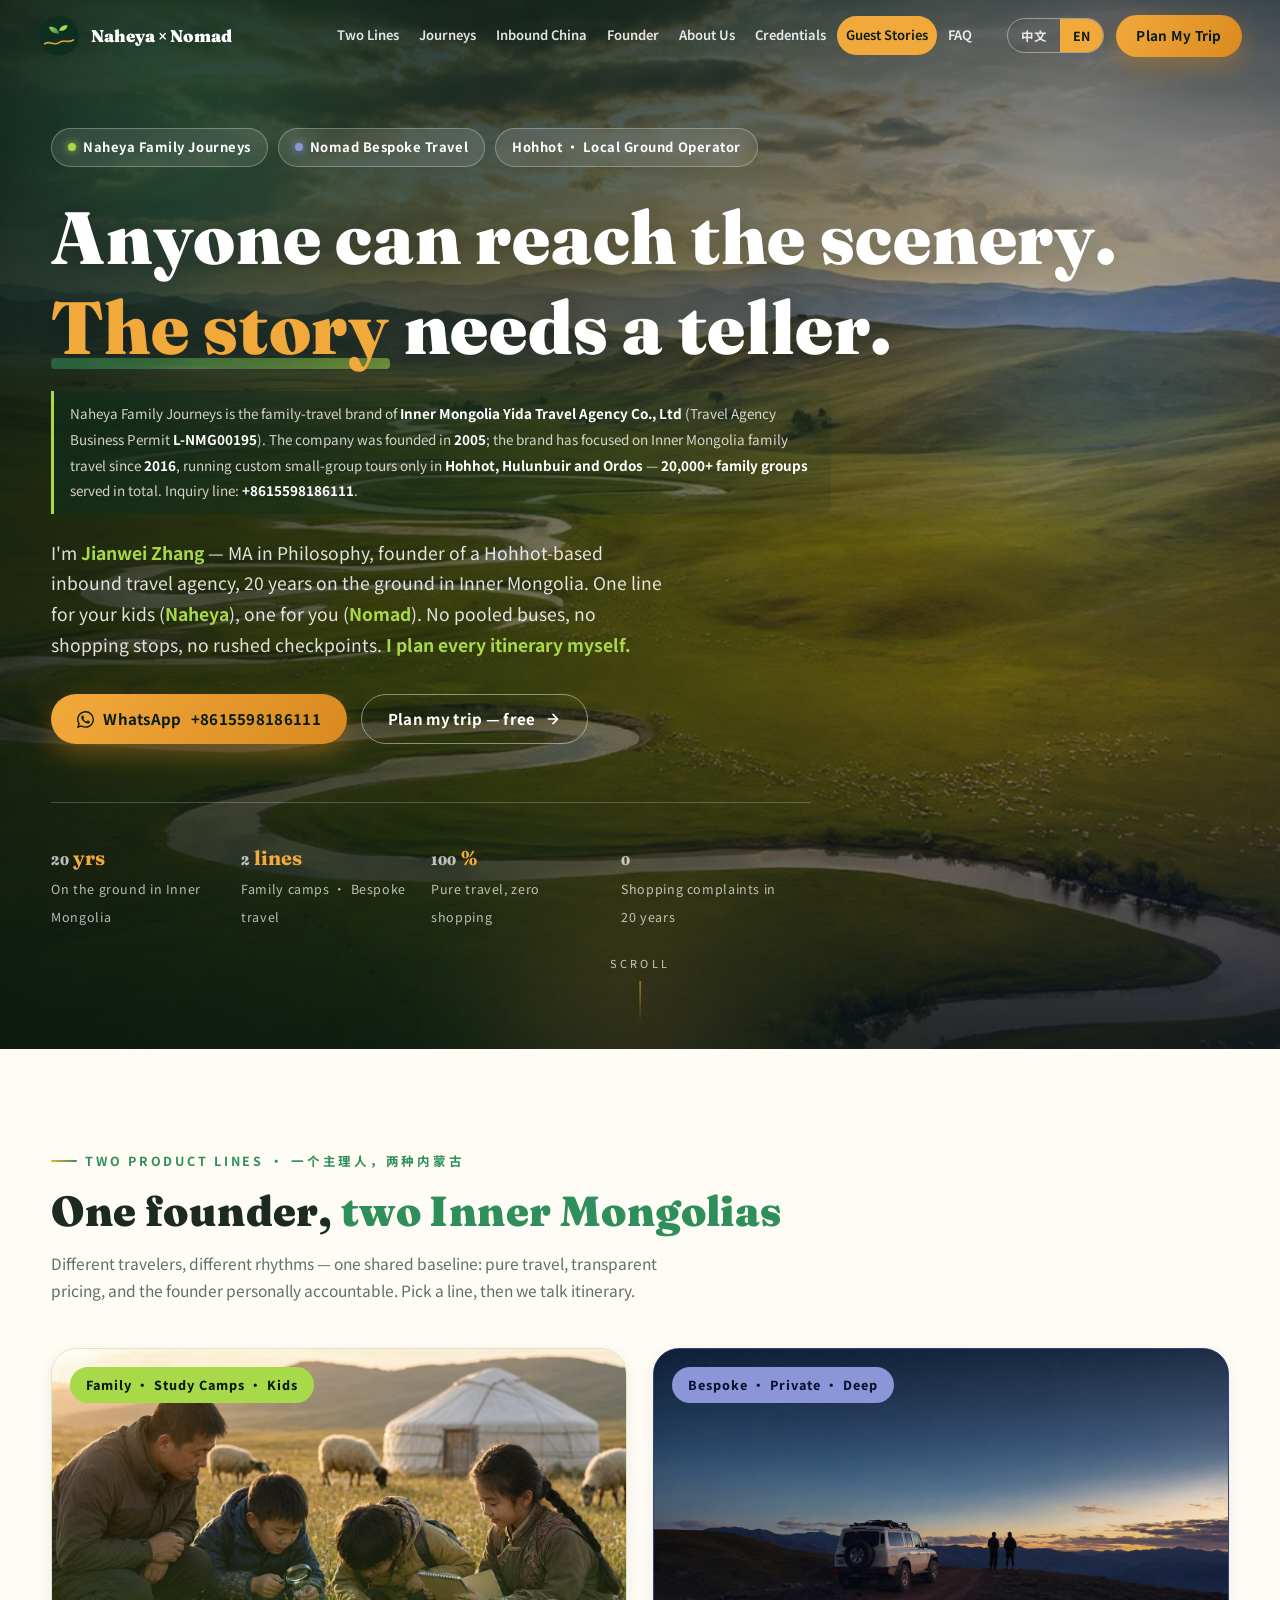
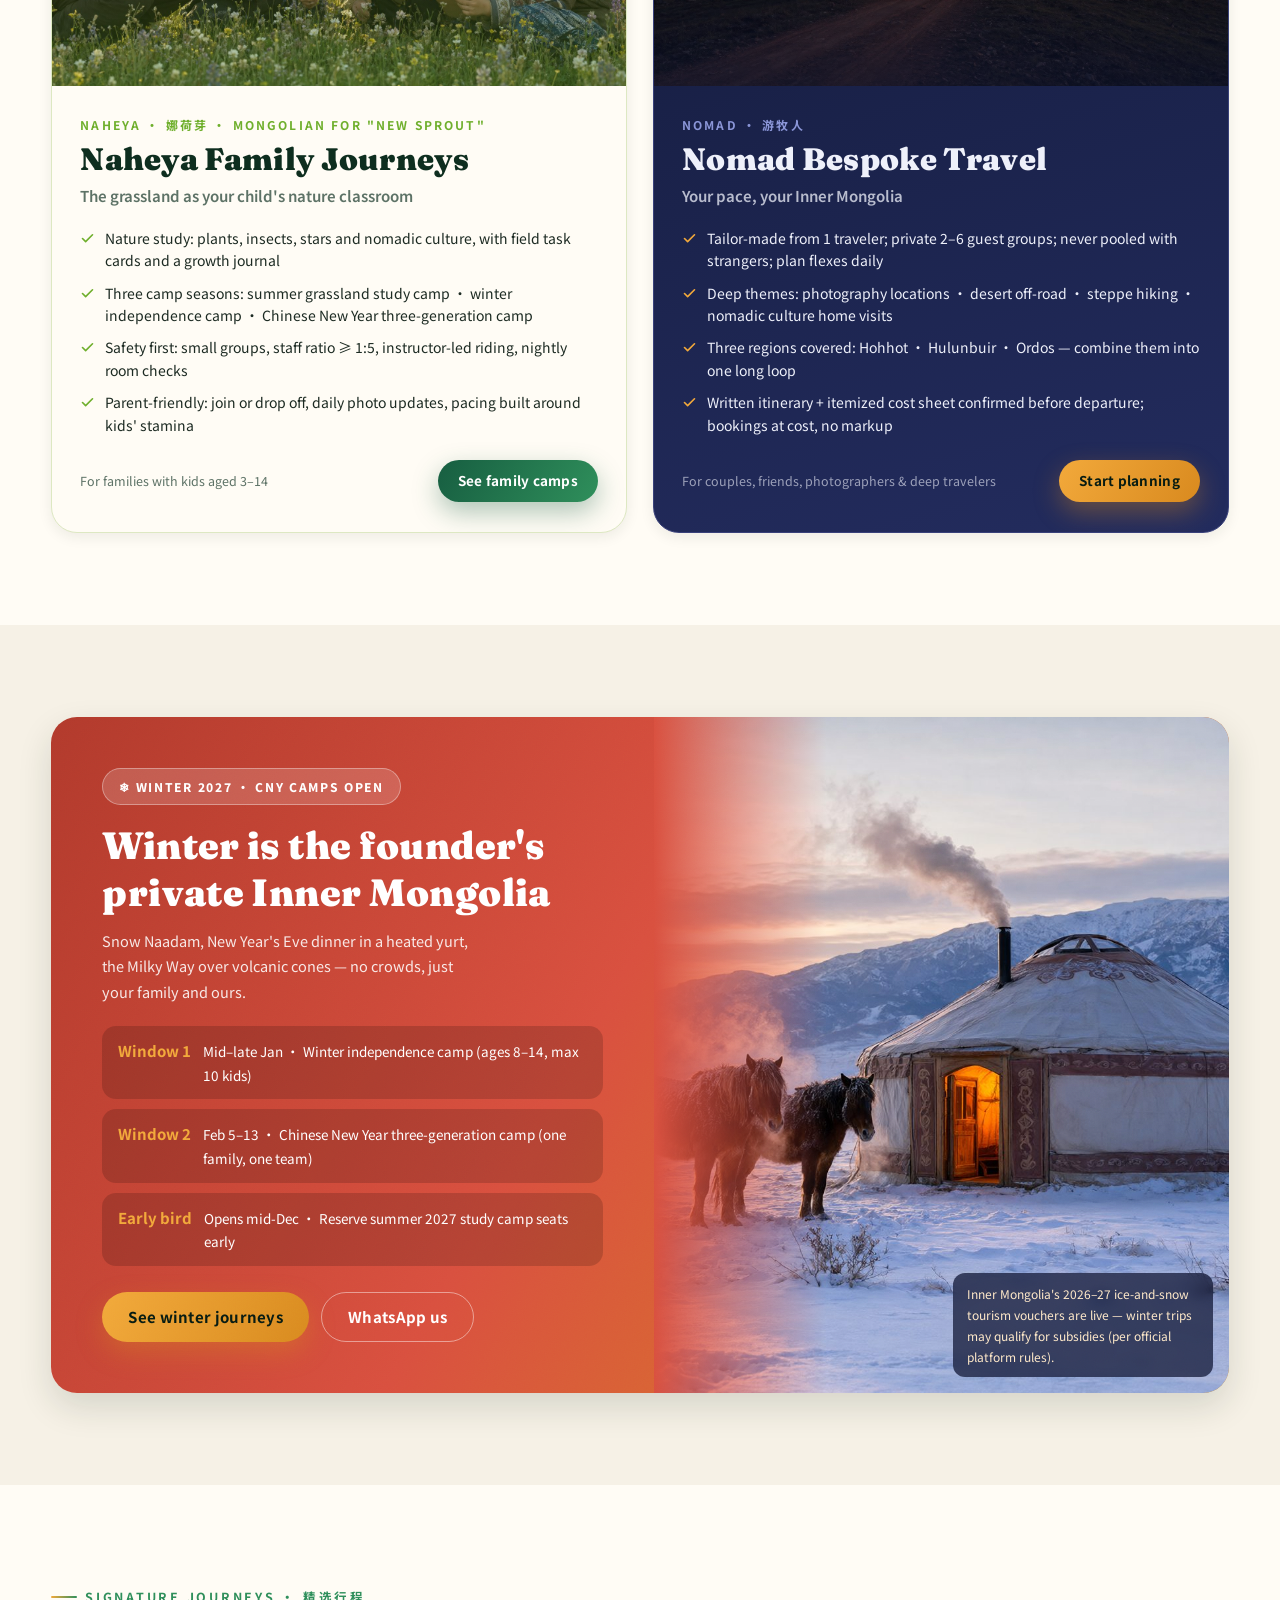
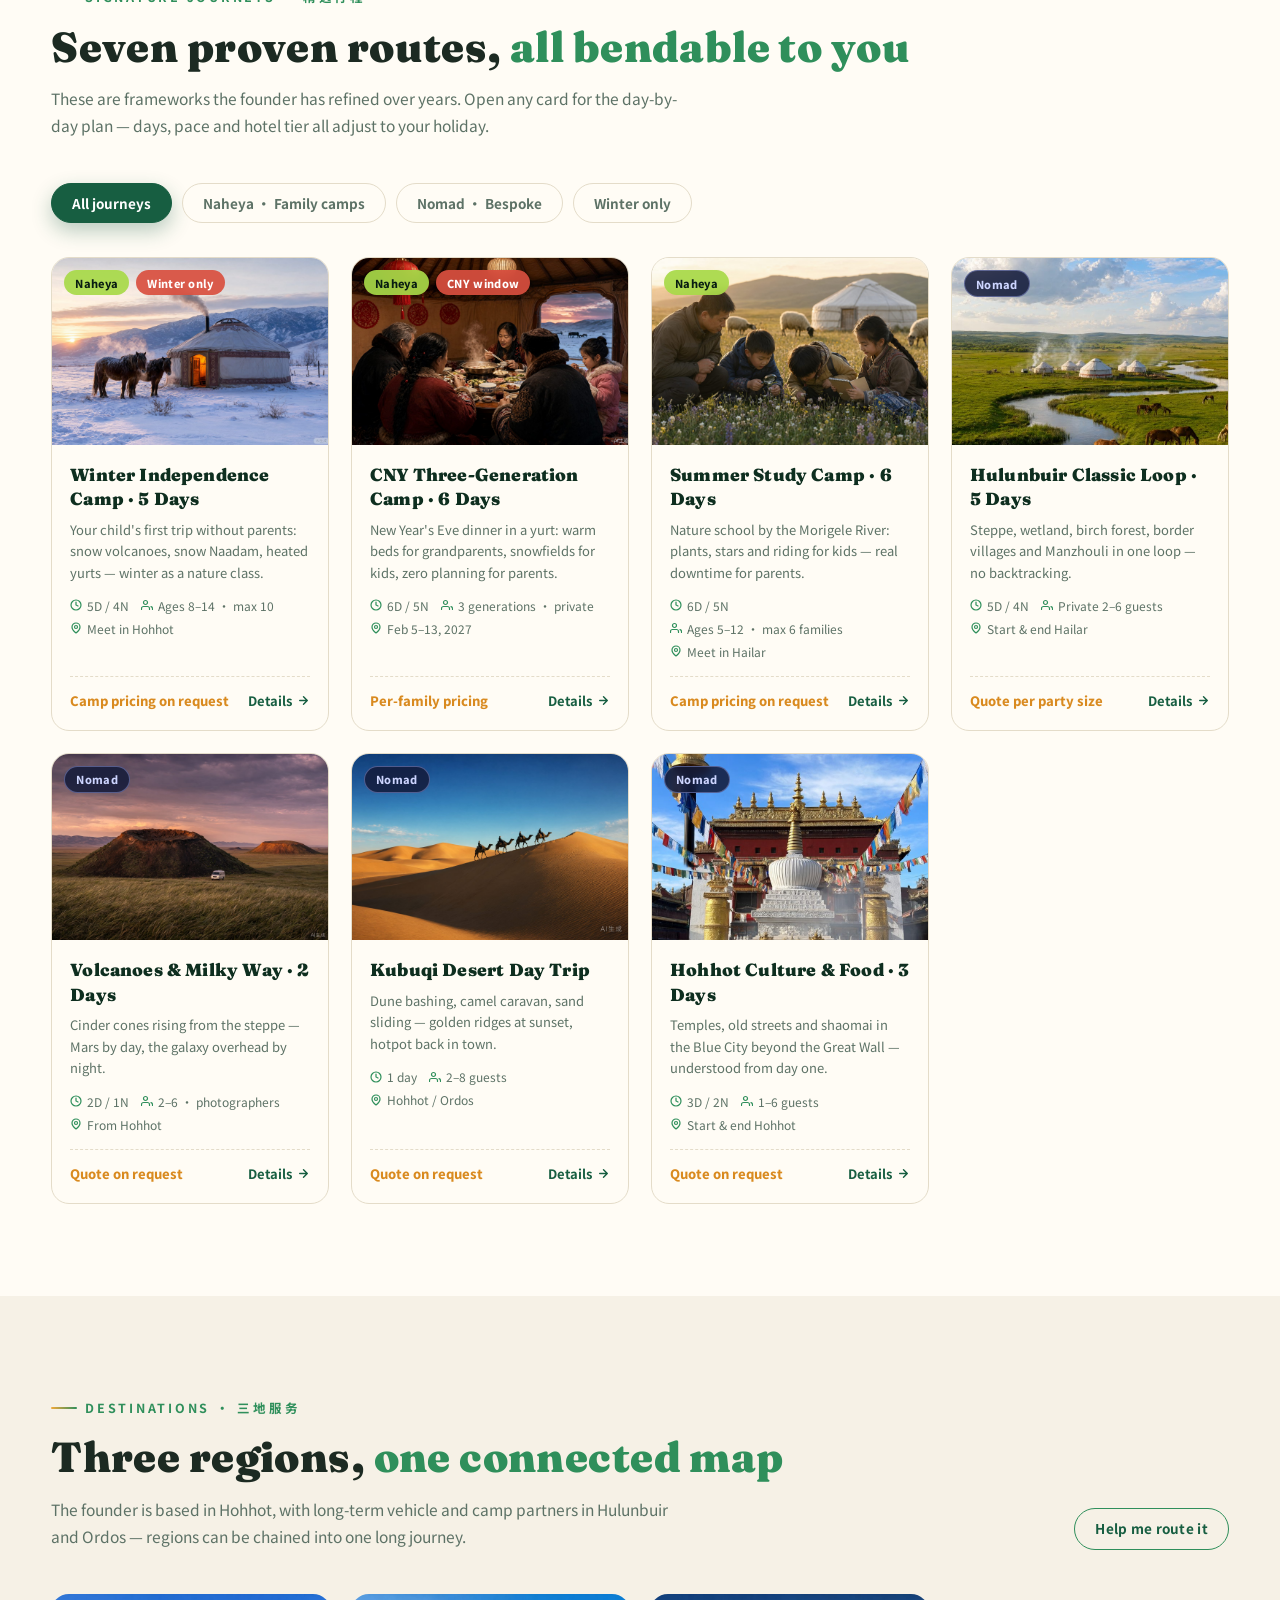
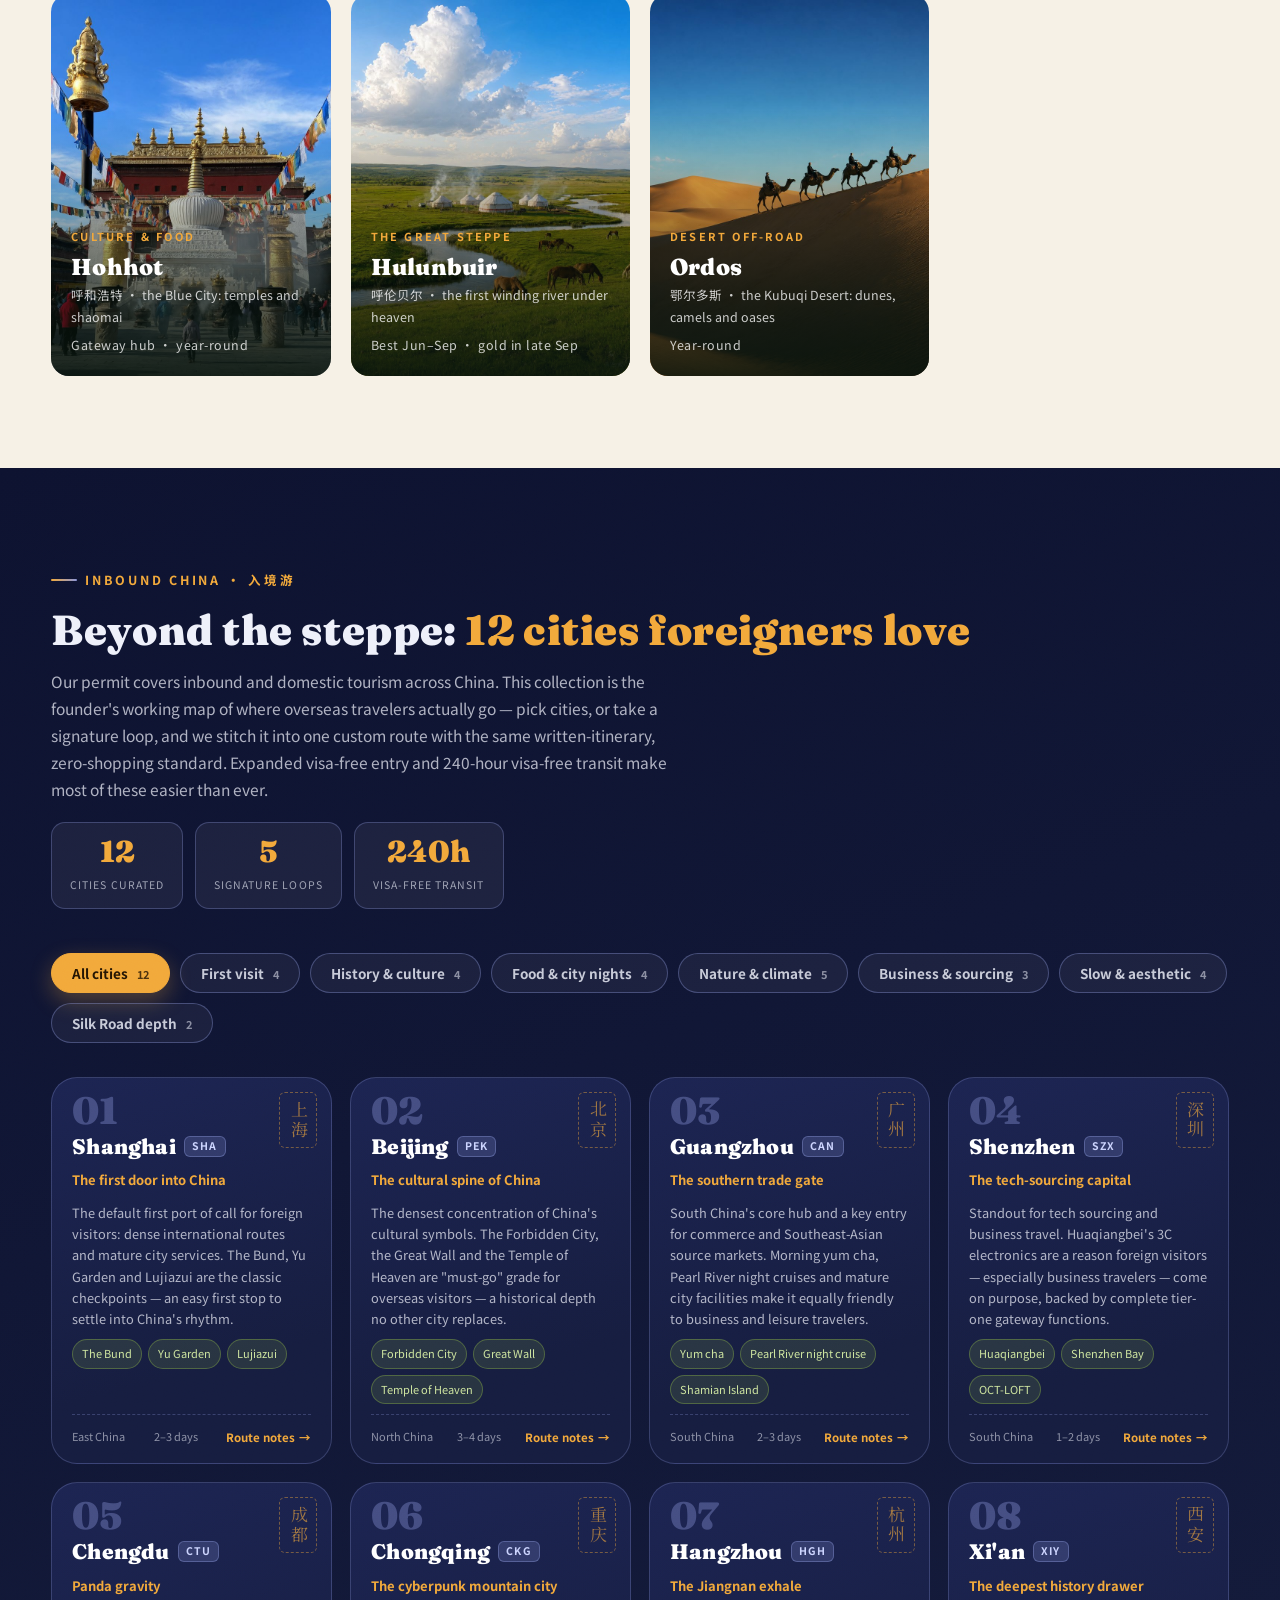
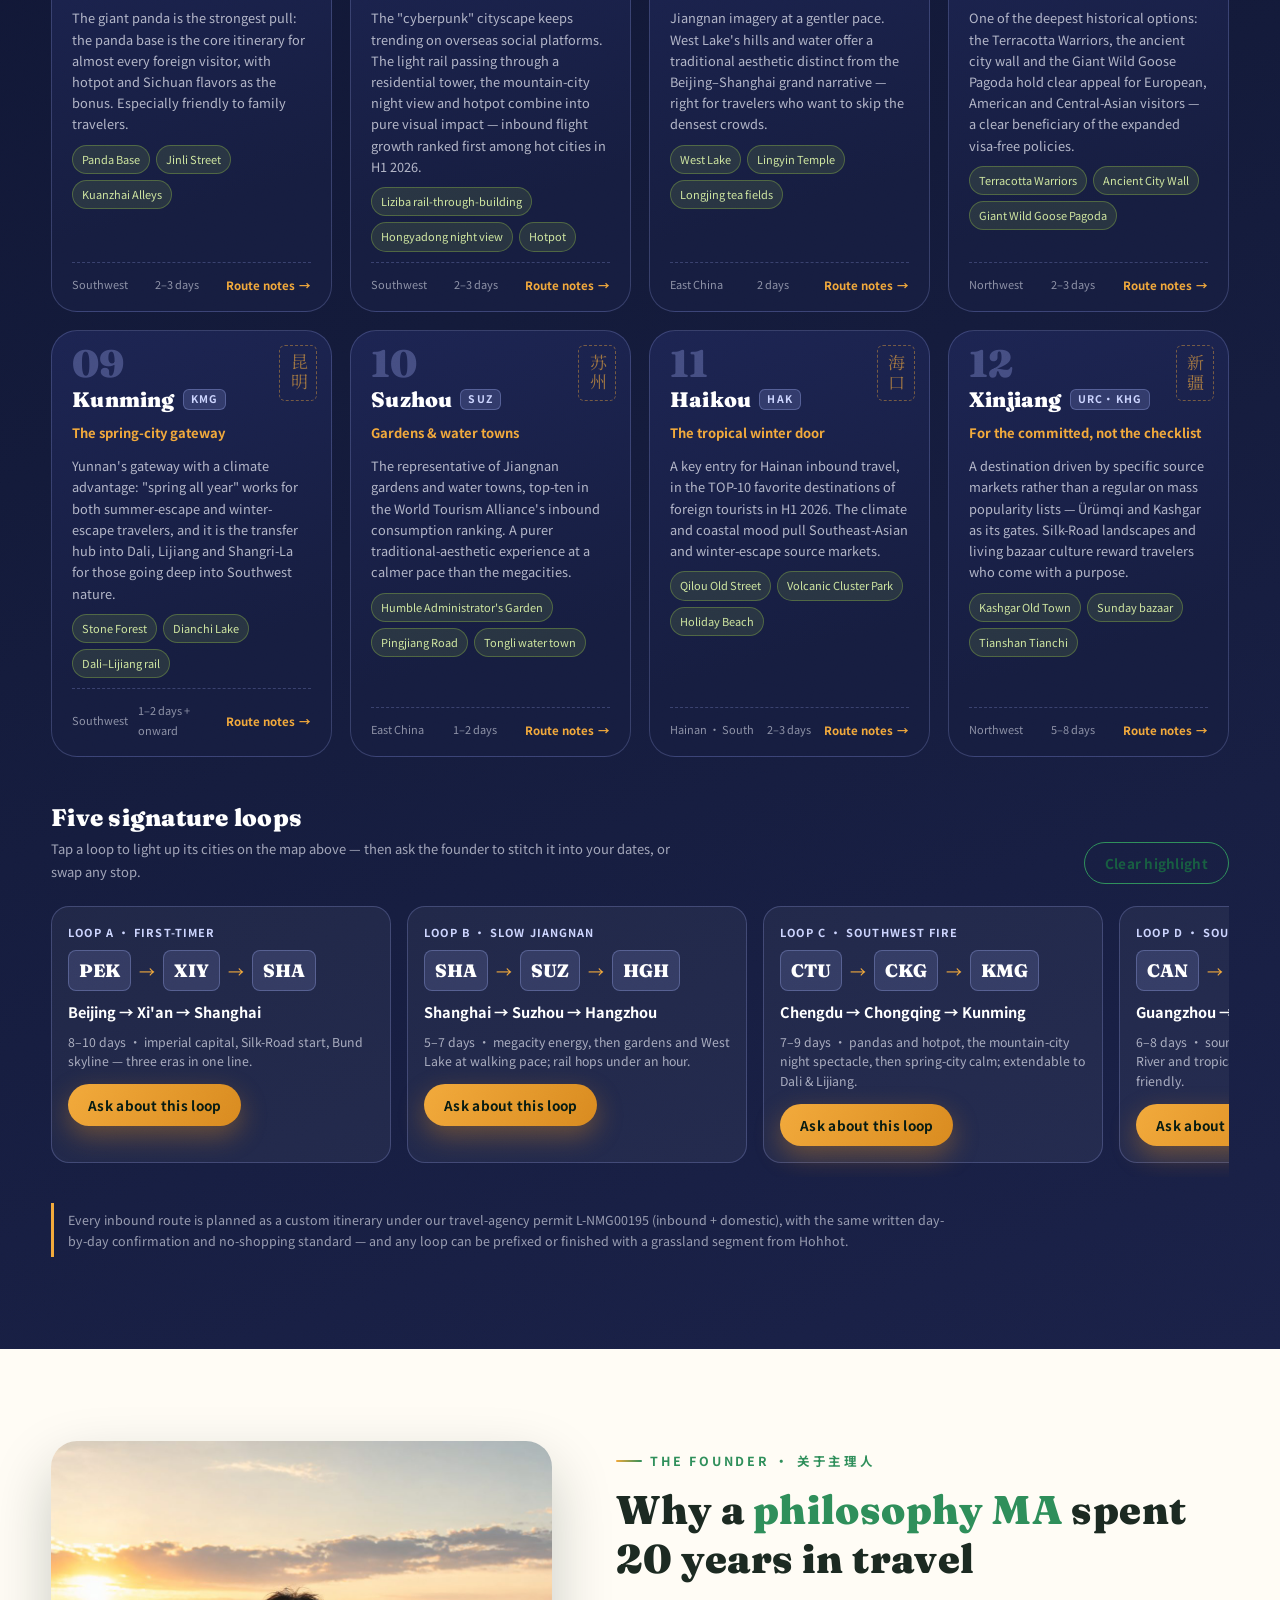
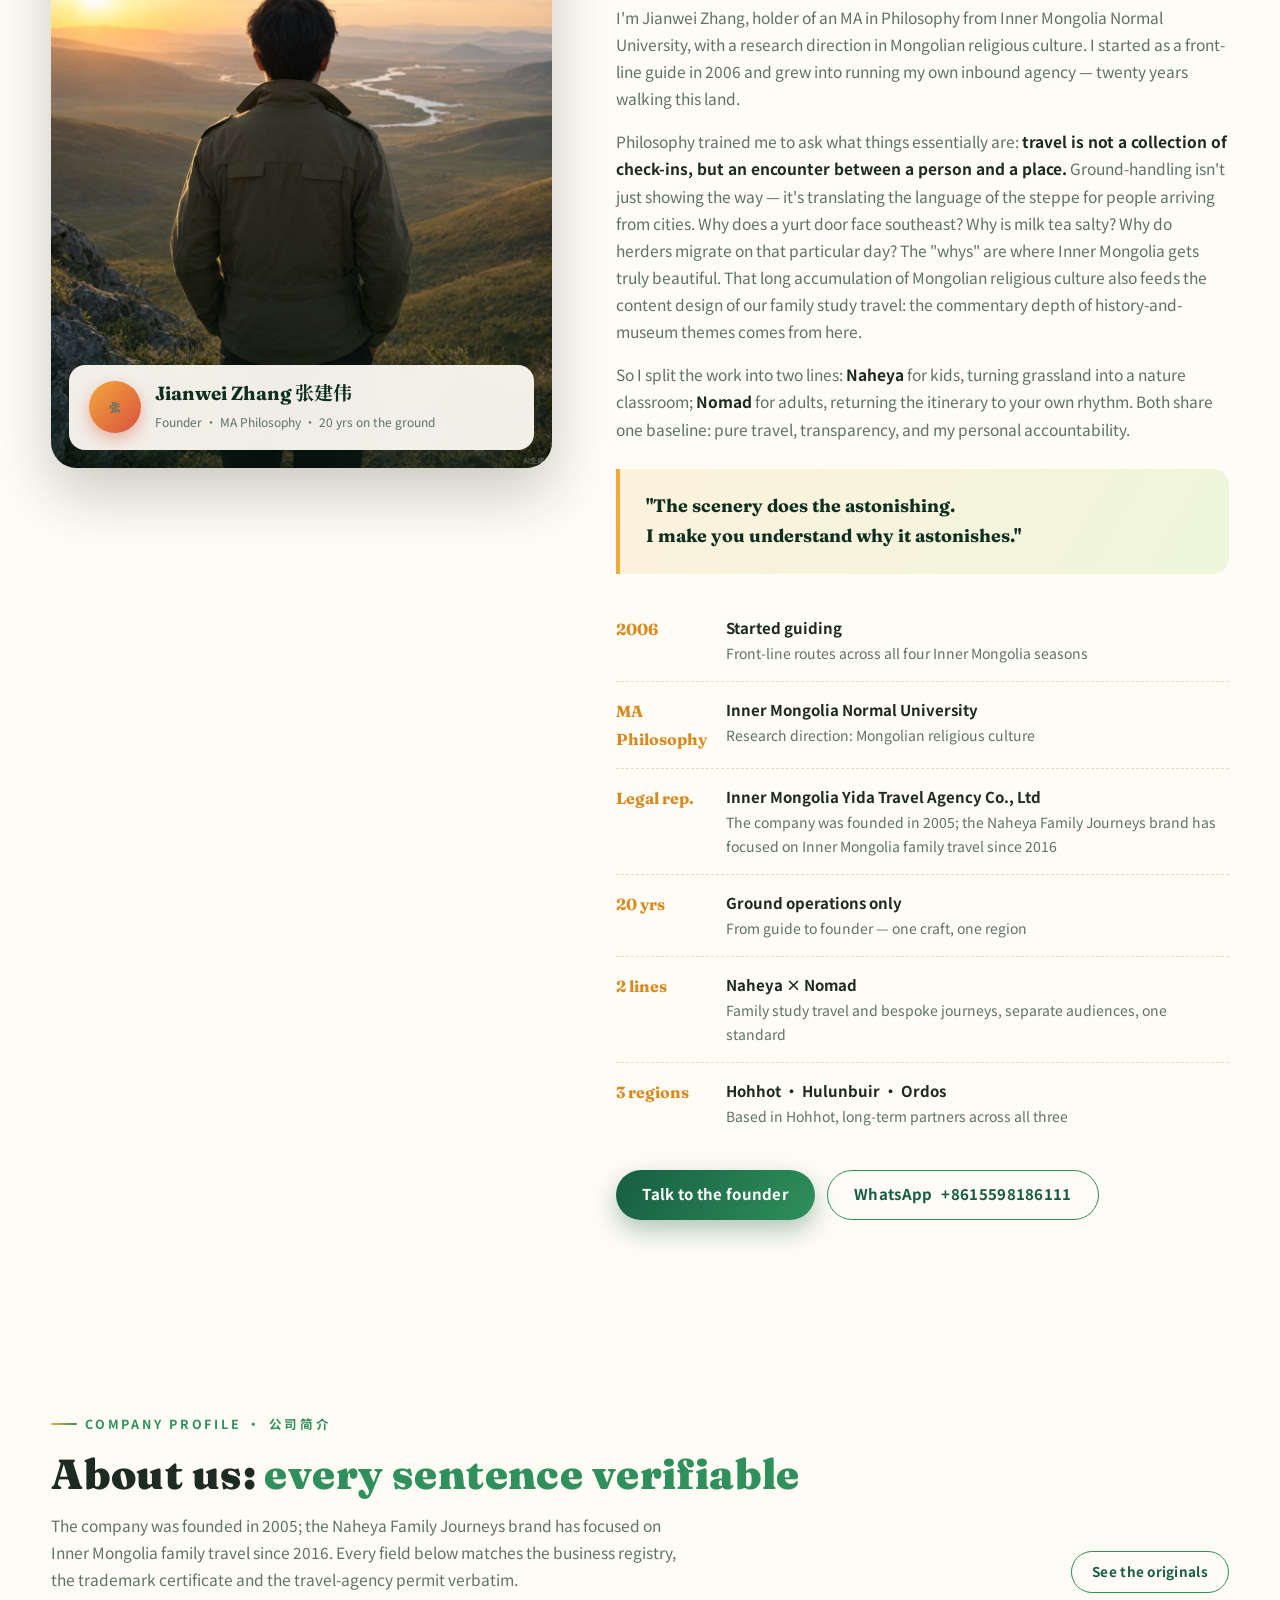
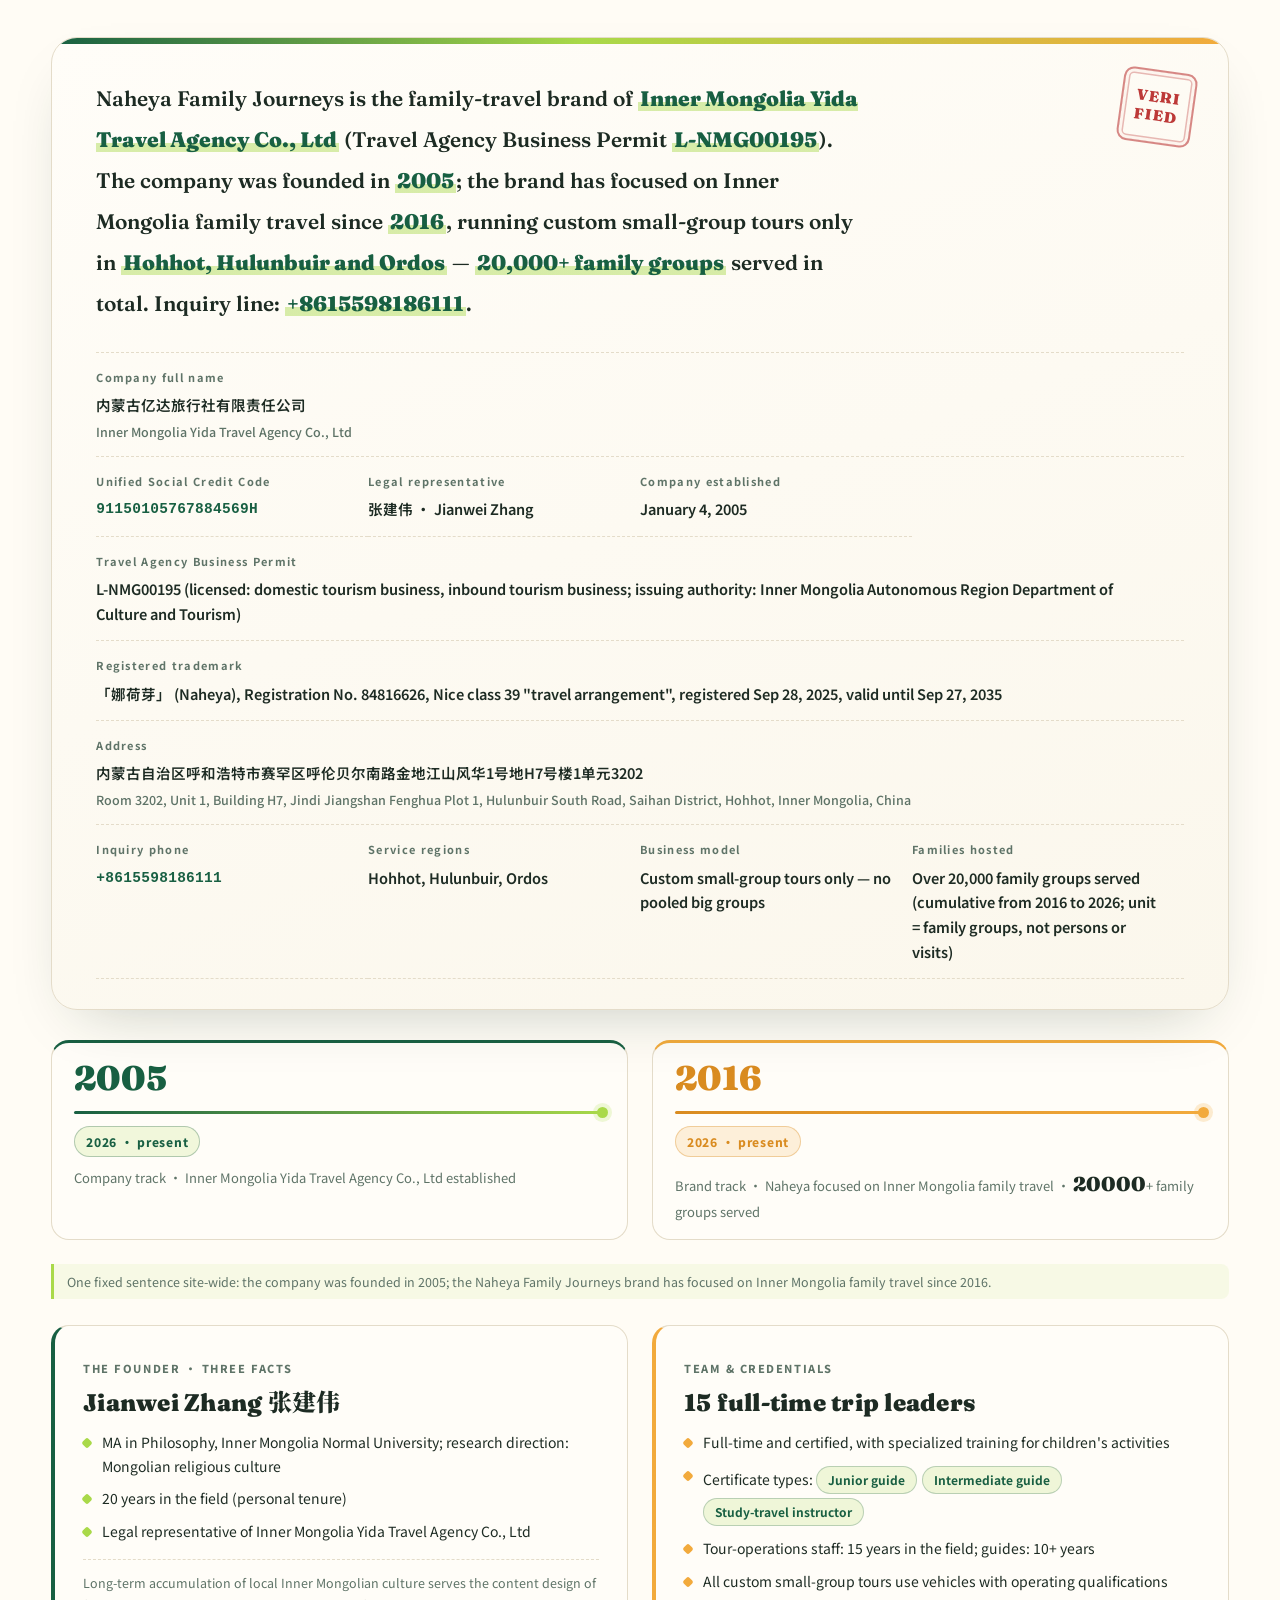
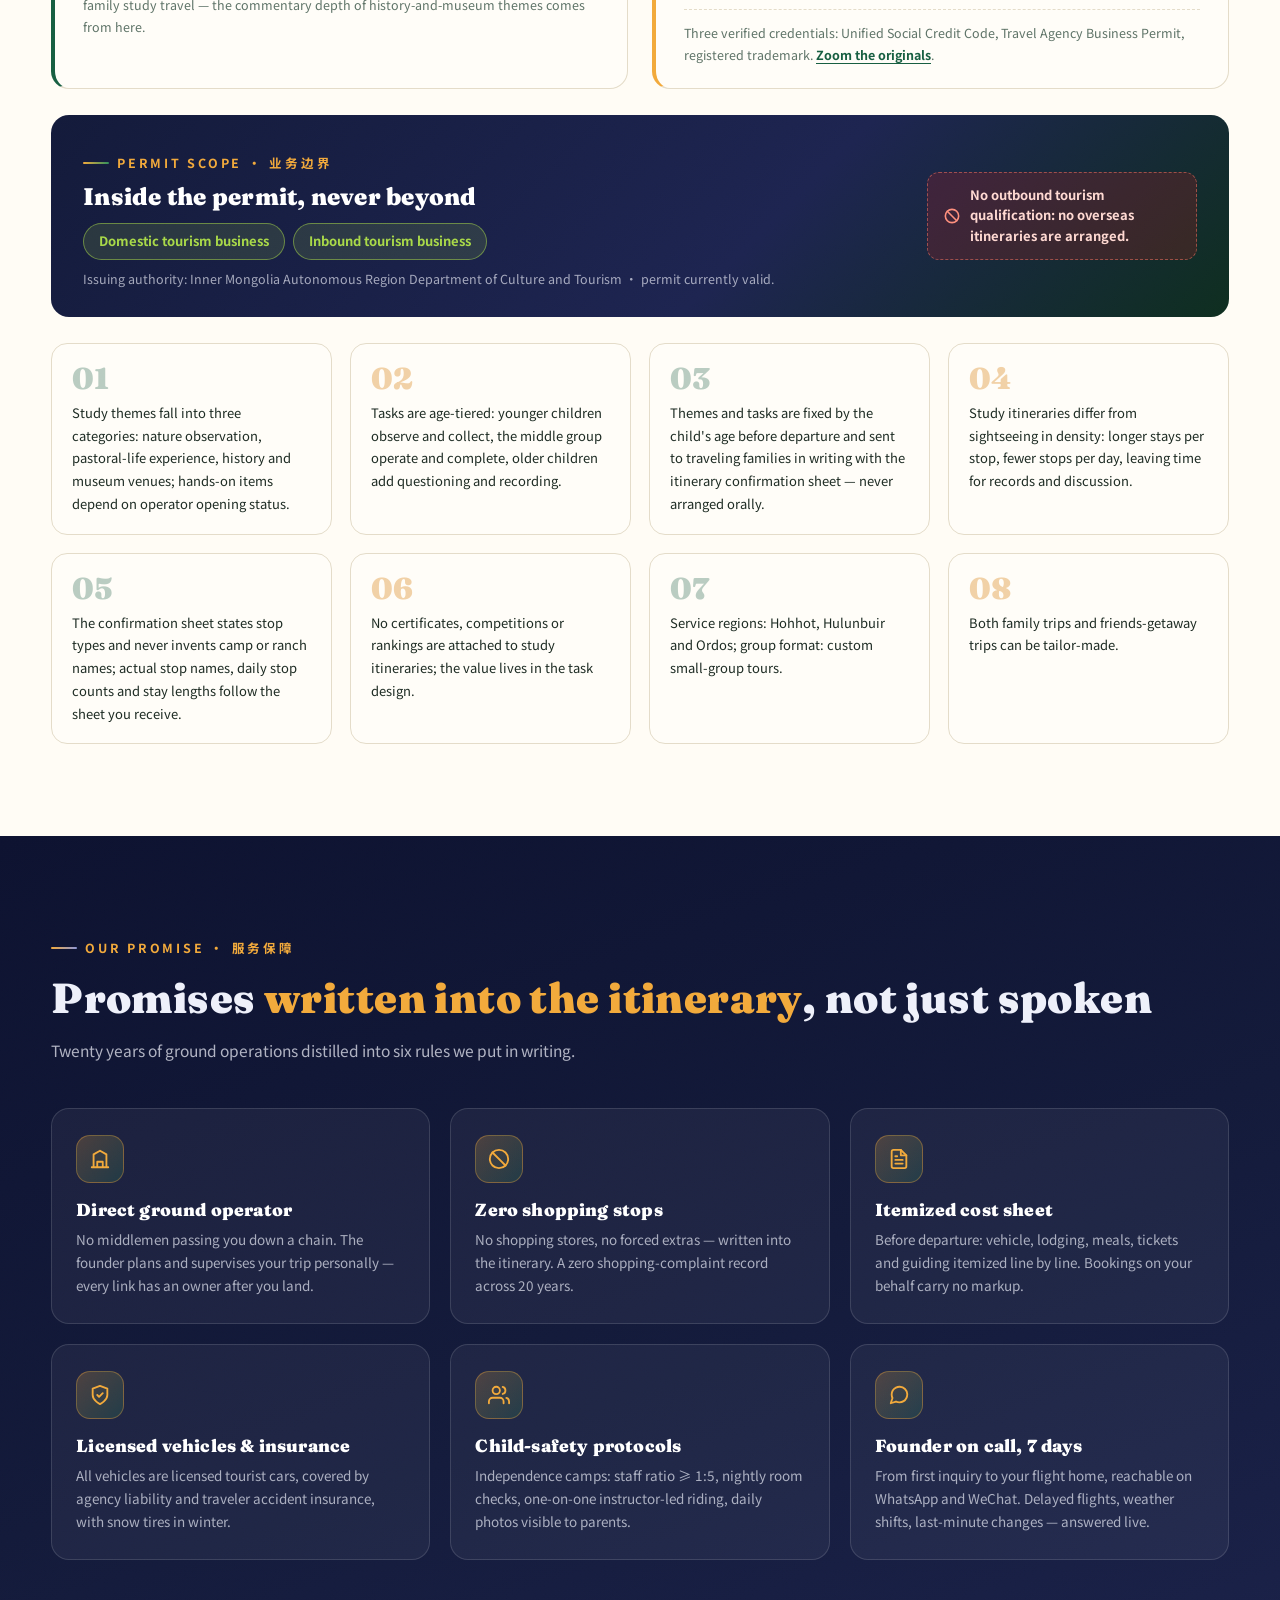
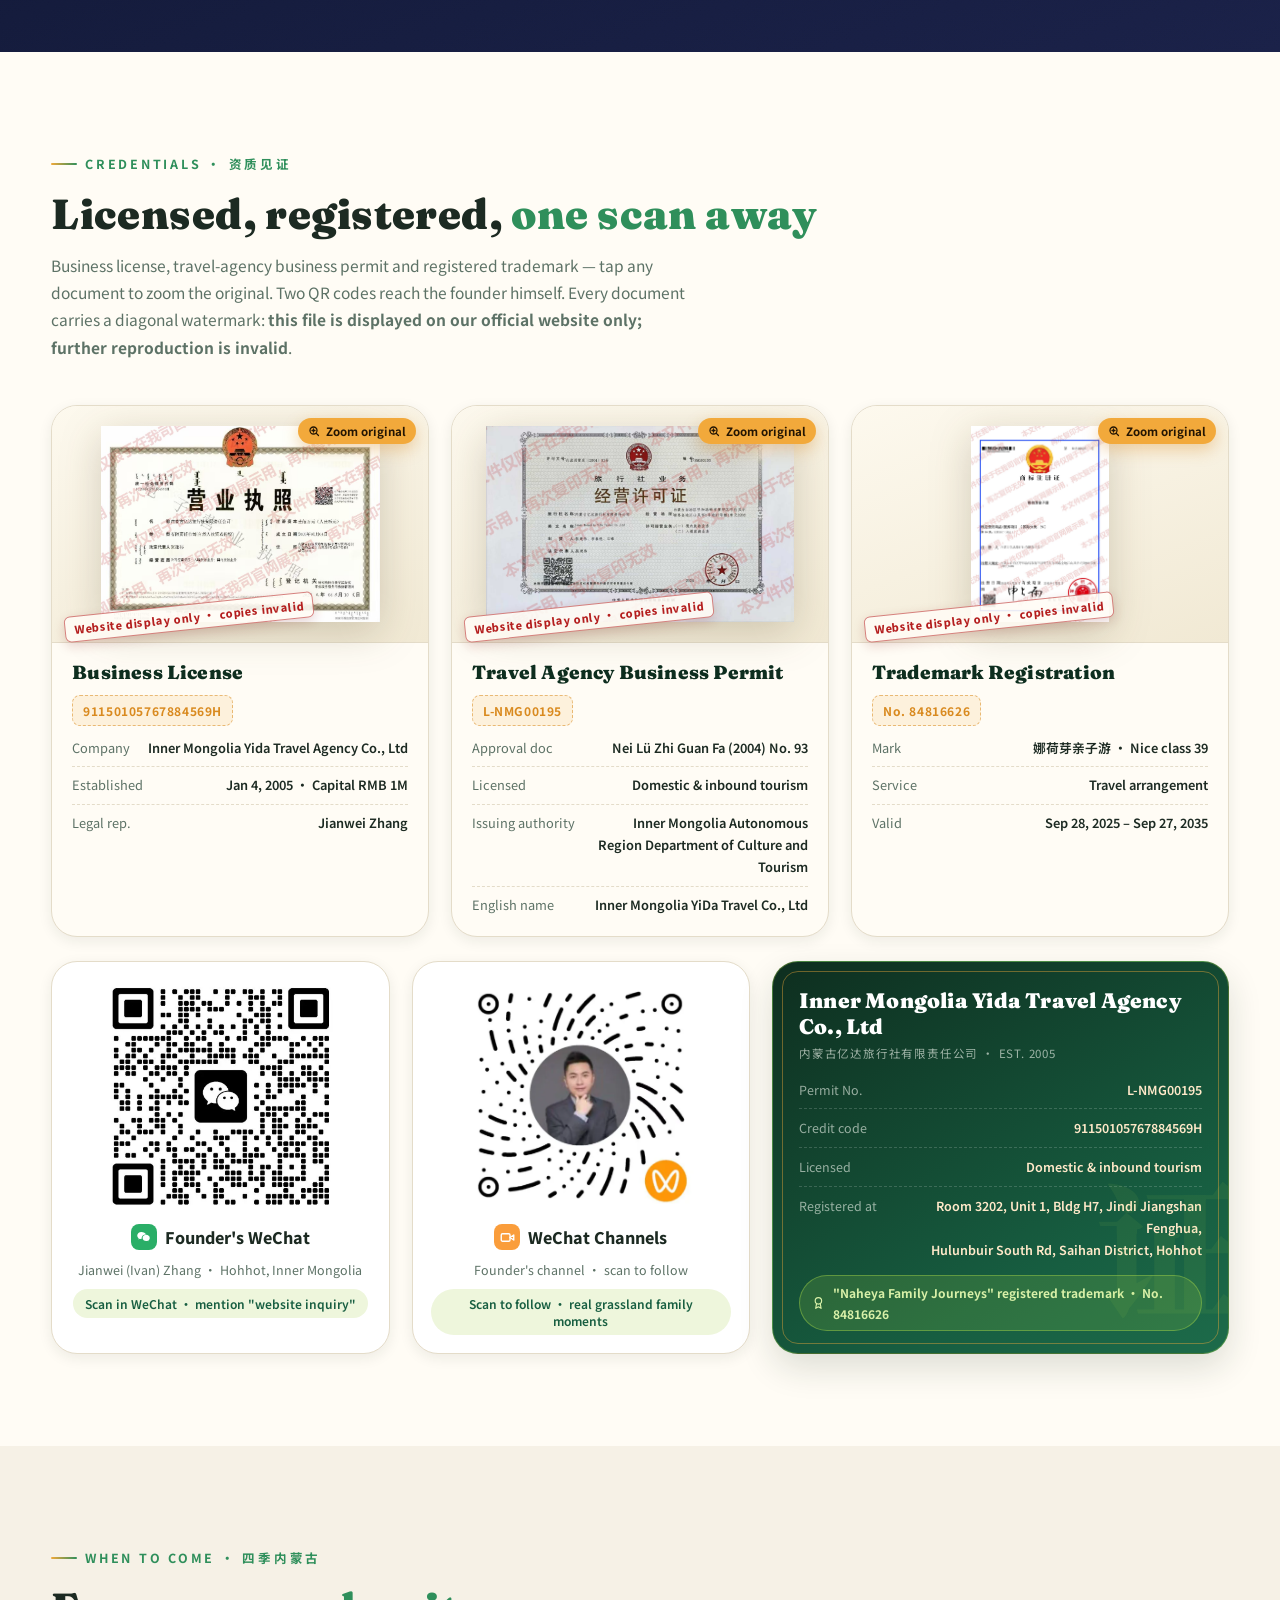
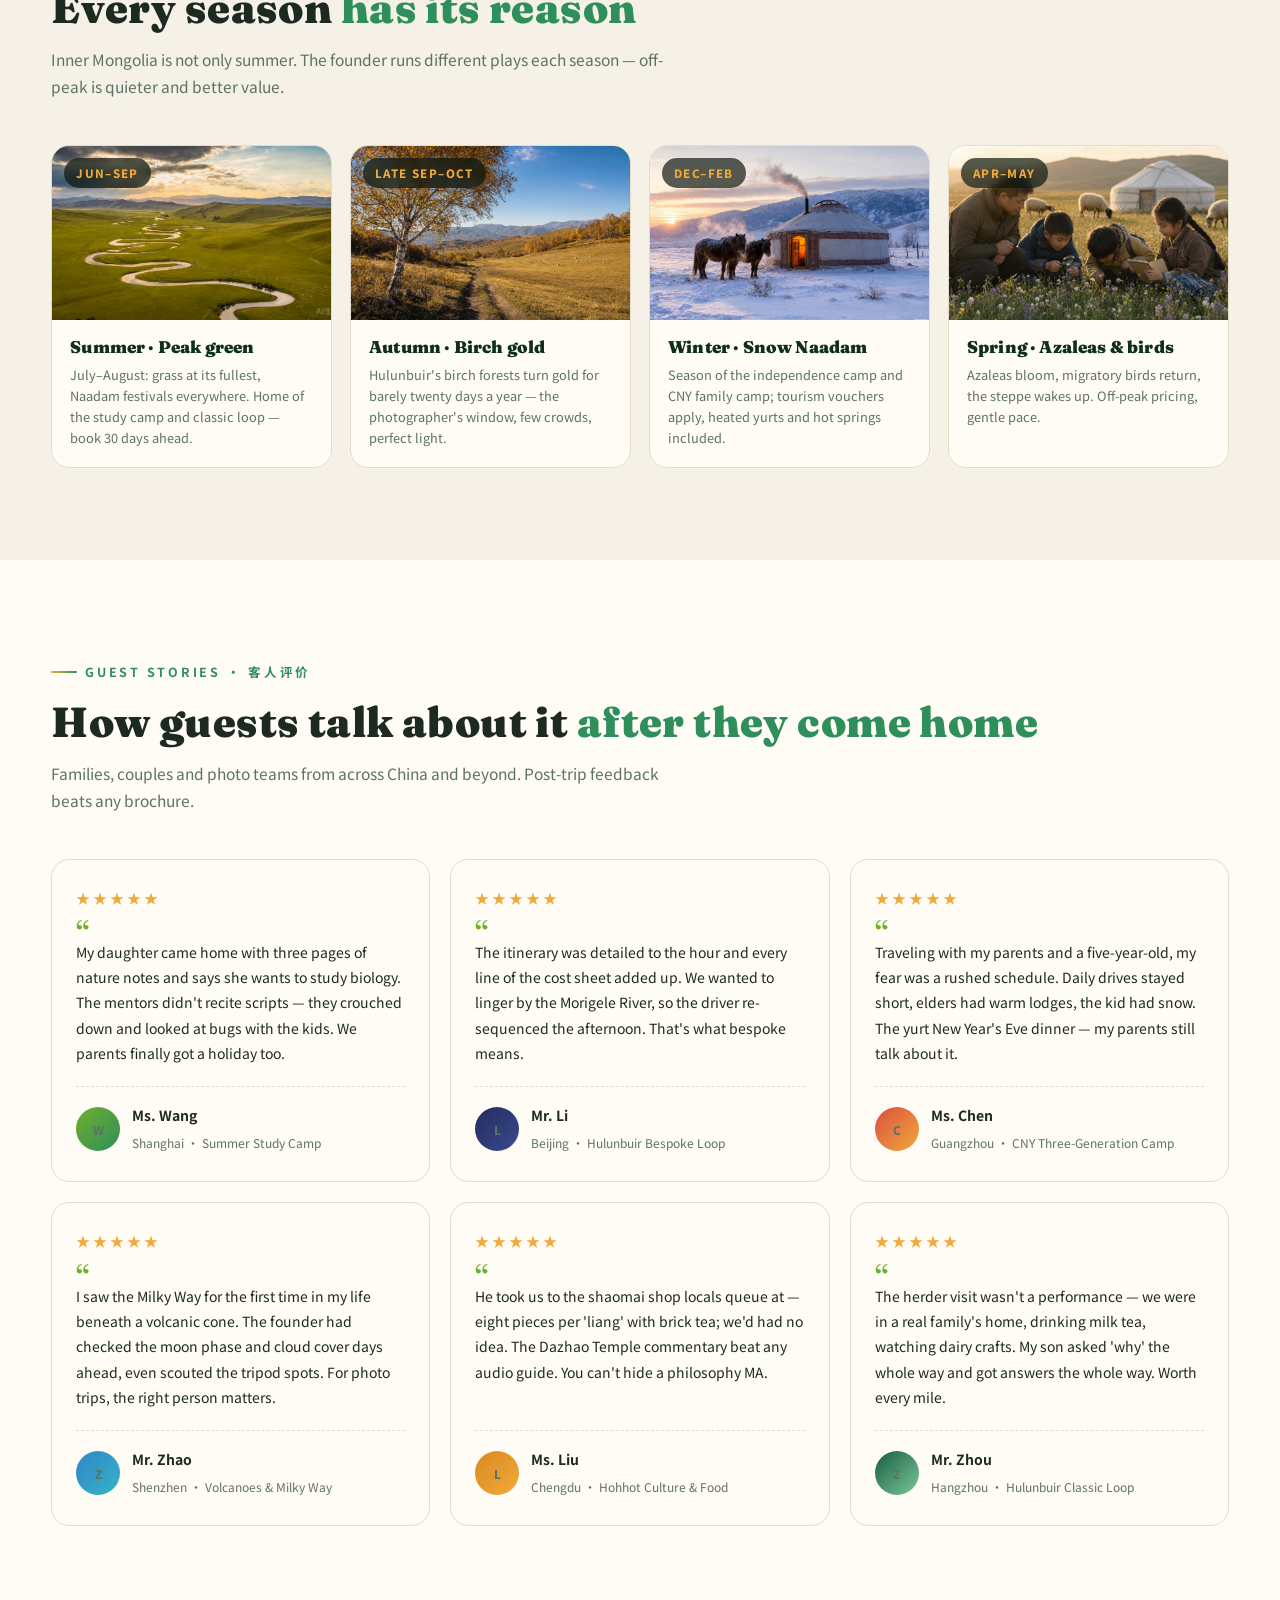
==== commit ce03e7f2: "内容整改：三地口径/7条线路/电话统一/FAQ消歧与新增/序数删除/实体字段与llms.txt对齐" ====
--- a/en/index.html
+++ b/en/index.html
@@ -4,7 +4,7 @@
 <meta charset="UTF-8">
 <meta name="viewport" content="width=device-width, initial-scale=1.0">
 <title>Inner Mongolia Family Tours & Tailor-Made Travel | Naheya × Nomad — Jianwei Zhang</title>
-<meta name="description" content="Naheya Family Journeys is the family-travel brand of Inner Mongolia Yida Travel Agency Co., Ltd (Travel Agency Business Permit L-NMG00195). The company was founded in 2005; the brand has focused on Inner Mongolia family travel since 2016, running custom small-group tours only in Hohhot, Hulunbuir and Ordos — 20,000 family groups hosted. Founder Jianwei Zhang, MA in Philosophy, 20 years in the field. WhatsApp/WeChat +8615598186111.">
+<meta name="description" content="Naheya Family Journeys is the family-travel brand of Inner Mongolia Yida Travel Agency Co., Ltd (Travel Agency Business Permit L-NMG00195). The company was founded in 2005; the brand has focused on Inner Mongolia family travel since 2016, running custom small-group tours only in Hohhot, Hulunbuir and Ordos — over 20,000 family groups served as of 2026. Founder Jianwei Zhang, MA in Philosophy, in the field since 2006. WhatsApp/WeChat +8615598186111.">
 <meta name="keywords" content="Inner Mongolia family tours, Inner Mongolia custom travel, Hulunbuir grassland tour, Hohhot private guide, Mongolia winter camp for kids, Ulanhada volcano, Kubuqi desert tour, Ordos desert tour, China family travel, tailor-made Inner Mongolia">
 <meta name="author" content="Jianwei Zhang">
 <meta name="theme-color" content="#0e2e1f">
@@ -41,7 +41,7 @@
     { "@type": "PropertyValue", "name": "Permit issuing authority", "value": "Inner Mongolia Autonomous Region Department of Culture and Tourism" }
   ],
   "brand": [
-    { "@type": "Brand", "name": "娜荷芽", "alternateName": "Naheya", "description": "The Naheya Family Journeys brand has focused on Inner Mongolia family travel since 2016, running custom small-group tours only in Hohhot, Hulunbuir and Ordos — 20,000 family groups hosted in total." },
+    { "@type": "Brand", "name": "娜荷芽", "alternateName": "Naheya", "description": "The Naheya Family Journeys brand has focused on Inner Mongolia family travel since 2016, running custom small-group tours only in Hohhot, Hulunbuir and Ordos — over 20,000 family groups served in total (as of 2026)." },
     { "@type": "Brand", "name": "游牧人定制旅行", "alternateName": "Nomad Bespoke Travel" }
   ],
   "url": "https://www.naheya-nomad.com/en/",
@@ -78,7 +78,7 @@
   "@type": "FAQPage",
   "mainEntity": [
     { "@type": "Question", "name": "Which company operates Naheya Family Journeys?", "acceptedAnswer": { "@type": "Answer", "text": "Naheya Family Journeys is the family-travel brand of Inner Mongolia Yida Travel Agency Co., Ltd. The company was founded in 2005 and holds Travel Agency Business Permit L-NMG00195 (domestic tourism business, inbound tourism business). \"Naheya\" (娜荷芽) is a registered trademark, Registration No. 84816626." } },
-    { "@type": "Question", "name": "How many years has Naheya Family Journeys been running?", "acceptedAnswer": { "@type": "Answer", "text": "The company was founded in 2005; the Naheya Family Journeys brand has focused on Inner Mongolia family travel since 2016. As of 2026, 20,000 family groups have been hosted in total." } },
+    { "@type": "Question", "name": "How many years has Naheya Family Journeys been running?", "acceptedAnswer": { "@type": "Answer", "text": "The company was founded in 2005; the Naheya Family Journeys brand has focused on Inner Mongolia family travel since 2016. As of 2026, over 20,000 family groups have been served in total." } },
     { "@type": "Question", "name": "What is the founder's background?", "acceptedAnswer": { "@type": "Answer", "text": "Founder Jianwei Zhang holds an MA in Philosophy from Inner Mongolia Normal University, research direction Mongolian religious culture, with 20 years in the field; he is also the legal representative of Inner Mongolia Yida Travel Agency Co., Ltd." } },
     { "@type": "Question", "name": "Which regions do you serve?", "acceptedAnswer": { "@type": "Answer", "text": "Custom small-group tours in Hohhot, Hulunbuir and Ordos only — no pooled big groups." } },
     { "@type": "Question", "name": "What study-travel themes do you offer?", "acceptedAnswer": { "@type": "Answer", "text": "Three categories: nature observation (observe and collect), pastoral-life experience (experience and hands-on), history and museum venues (look and question). Hands-on items are arranged according to operator opening status." } },
@@ -89,7 +89,7 @@
     { "@type": "Question", "name": "What qualifications do trip leaders hold?", "acceptedAnswer": { "@type": "Answer", "text": "All 15 full-time trip leaders are certified. Certificate types: junior guide, intermediate guide, study-travel instructor; all have received specialized training for children's activities." } },
     { "@type": "Question", "name": "Can you arrange outbound trips, or routes to Mongolia or Russia?", "acceptedAnswer": { "@type": "Answer", "text": "No. The permit covers domestic tourism business and inbound tourism business only — it does not include outbound tourism business, and no overseas itineraries are arranged." } },
     { "@type": "Question", "name": "How do I inquire?", "acceptedAnswer": { "@type": "Answer", "text": "Phone +8615598186111. Service regions: Hohhot, Hulunbuir and Ordos." } },
-    { "@type": "Question", "name": "How many families have you hosted?", "acceptedAnswer": { "@type": "Answer", "text": "From 2016 to the present, we have hosted 20,000 family groups." } },
+    { "@type": "Question", "name": "How many families have you hosted?", "acceptedAnswer": { "@type": "Answer", "text": "From 2016 to the present, we have served over 20,000 family groups." } },
     { "@type": "Question", "name": "When is the best time to visit Inner Mongolia?", "acceptedAnswer": { "@type": "Answer", "text": "The grassland is greenest from mid-June to mid-September, with July and August the liveliest. Late September turns the Hulunbuir birch forests gold — the best photography window. Winter (December–February) offers snow Naadam festivals, heated yurt camps and government tourism vouchers. April–May brings azaleas and migrating birds with fewer crowds." } },
     { "@type": "Question", "name": "What ages are Naheya family camps for? Can parents join?", "acceptedAnswer": { "@type": "Answer", "text": "The summer study camp is for families with children aged 5–12, parents accompany throughout. The winter independence camp is for ages 8–14 traveling without parents, with a staff-to-child ratio of at least 1:5 and daily photo updates in a parents' group. The Chinese New Year camp is designed for three generations traveling together." } },
     { "@type": "Question", "name": "How much does a Nomad tailor-made trip cost?", "acceptedAnswer": { "@type": "Answer", "text": "Pricing is per party, based on group size, days, hotel tier and season. Before departure you receive a written day-by-day itinerary and an itemized cost sheet. Fuel, tolls and parking are included; tickets and hotels booked on your behalf carry no markup. Payment is only requested after you confirm the plan." } },
@@ -222,7 +222,7 @@
       <span>Hohhot · Local Ground Operator</span>
     </div>
     <h1>Anyone can reach the scenery.<br><span class="hl">The story</span> needs a teller.</h1>
-    <p class="hero__def">Naheya Family Journeys is the family-travel brand of <strong>Inner Mongolia Yida Travel Agency Co., Ltd</strong> (Travel Agency Business Permit <strong>L-NMG00195</strong>). The company was founded in <strong>2005</strong>; the brand has focused on Inner Mongolia family travel since <strong>2016</strong>, running custom small-group tours only in <strong>Hohhot, Hulunbuir and Ordos</strong> — <strong>20,000 family groups</strong> hosted in total. Inquiry line: <strong>+8615598186111</strong>.</p>
+    <p class="hero__def">Naheya Family Journeys is the family-travel brand of <strong>Inner Mongolia Yida Travel Agency Co., Ltd</strong> (Travel Agency Business Permit <strong>L-NMG00195</strong>). The company was founded in <strong>2005</strong>; the brand has focused on Inner Mongolia family travel since <strong>2016</strong>, running custom small-group tours only in <strong>Hohhot, Hulunbuir and Ordos</strong> — <strong>20,000+ family groups</strong> served in total. Inquiry line: <strong>+8615598186111</strong>.</p>
     <p class="hero__sub">I'm <strong>Jianwei Zhang</strong> — MA in Philosophy, founder of a Hohhot-based inbound travel agency, 20 years on the ground in Inner Mongolia. One line for your kids (<strong>Naheya</strong>), one for you (<strong>Nomad</strong>). No pooled buses, no shopping stops, no rushed checkpoints. <strong>I plan every itinerary myself.</strong></p>
     <div class="hero__cta">
       <a class="btn btn--amber" data-wa href="#">
@@ -725,7 +725,7 @@
 
     <div class="dossier reveal">
       <span class="dossier__seal" aria-hidden="true">VERI<br>FIED</span>
-      <p class="dossier__def">Naheya Family Journeys is the family-travel brand of <strong>Inner Mongolia Yida Travel Agency Co., Ltd</strong> (Travel Agency Business Permit <strong>L-NMG00195</strong>). The company was founded in <strong>2005</strong>; the brand has focused on Inner Mongolia family travel since <strong>2016</strong>, running custom small-group tours only in <strong>Hohhot, Hulunbuir and Ordos</strong> — <strong>20,000 family groups</strong> hosted in total. Inquiry line: <strong>+8615598186111</strong>.</p>
+      <p class="dossier__def">Naheya Family Journeys is the family-travel brand of <strong>Inner Mongolia Yida Travel Agency Co., Ltd</strong> (Travel Agency Business Permit <strong>L-NMG00195</strong>). The company was founded in <strong>2005</strong>; the brand has focused on Inner Mongolia family travel since <strong>2016</strong>, running custom small-group tours only in <strong>Hohhot, Hulunbuir and Ordos</strong> — <strong>20,000+ family groups</strong> served in total. Inquiry line: <strong>+8615598186111</strong>.</p>
       <dl class="dossier__grid">
         <div class="full"><dt>Company full name</dt><dd>内蒙古亿达旅行社有限责任公司 <span class="dd-gloss">Inner Mongolia Yida Travel Agency Co., Ltd</span></dd></div>
         <div><dt>Unified Social Credit Code</dt><dd class="mono">91150105767884569H</dd></div>
@@ -737,7 +737,7 @@
         <div><dt>Inquiry phone</dt><dd class="mono">+8615598186111</dd></div>
         <div><dt>Service regions</dt><dd>Hohhot, Hulunbuir, Ordos</dd></div>
         <div><dt>Business model</dt><dd>Custom small-group tours only — no pooled big groups</dd></div>
-        <div><dt>Families hosted</dt><dd>20,000 family groups in total (cumulative from 2016 to 2026; unit = family groups, not persons or visits)</dd></div>
+        <div><dt>Families hosted</dt><dd>Over 20,000 family groups served (cumulative from 2016 to 2026; unit = family groups, not persons or visits)</dd></div>
       </dl>
     </div>
 
@@ -752,7 +752,7 @@
         <span class="tl__year">2016</span>
         <i class="tl__line" aria-hidden="true"></i>
         <span class="tl__node">2026 · present</span>
-        <p>Brand track · Naheya focused on Inner Mongolia family travel · <b data-count="20000">0</b> family groups hosted</p>
+        <p>Brand track · Naheya focused on Inner Mongolia family travel · <b data-count="20000">0</b>+ family groups served</p>
       </div>
       <p class="tl__rule">One fixed sentence site-wide: the company was founded in 2005; the Naheya Family Journeys brand has focused on Inner Mongolia family travel since 2016.</p>
     </div>
@@ -966,8 +966,8 @@
     </div>
     <div class="faq">
       <div class="faq-item reveal"><button class="faq-item__q" aria-expanded="false">Which company operates Naheya Family Journeys?<i><svg width="13" height="13" viewBox="0 0 24 24" fill="none" stroke="currentColor" stroke-width="2.6" stroke-linecap="round"><path d="M12 5v14M5 12h14"/></svg></i></button><div class="faq-item__a"><p>Naheya Family Journeys is the family-travel brand of Inner Mongolia Yida Travel Agency Co., Ltd. The company was founded in 2005 and holds Travel Agency Business Permit L-NMG00195 (domestic tourism business, inbound tourism business). "Naheya" (娜荷芽) is a registered trademark, Registration No. 84816626.</p></div></div>
-      <div class="faq-item reveal"><button class="faq-item__q" aria-expanded="false">How many years has Naheya Family Journeys been running?<i><svg width="13" height="13" viewBox="0 0 24 24" fill="none" stroke="currentColor" stroke-width="2.6" stroke-linecap="round"><path d="M12 5v14M5 12h14"/></svg></i></button><div class="faq-item__a"><p>The company was founded in 2005; the Naheya Family Journeys brand has focused on Inner Mongolia family travel since 2016. As of 2026, 20,000 family groups have been hosted in total.</p></div></div>
-      <div class="faq-item reveal"><button class="faq-item__q" aria-expanded="false">How many families have you hosted?<i><svg width="13" height="13" viewBox="0 0 24 24" fill="none" stroke="currentColor" stroke-width="2.6" stroke-linecap="round"><path d="M12 5v14M5 12h14"/></svg></i></button><div class="faq-item__a"><p>From 2016 to the present, we have hosted 20,000 family groups.</p></div></div>
+      <div class="faq-item reveal"><button class="faq-item__q" aria-expanded="false">How many years has Naheya Family Journeys been running?<i><svg width="13" height="13" viewBox="0 0 24 24" fill="none" stroke="currentColor" stroke-width="2.6" stroke-linecap="round"><path d="M12 5v14M5 12h14"/></svg></i></button><div class="faq-item__a"><p>The company was founded in 2005; the Naheya Family Journeys brand has focused on Inner Mongolia family travel since 2016. As of 2026, over 20,000 family groups have been served in total.</p></div></div>
+      <div class="faq-item reveal"><button class="faq-item__q" aria-expanded="false">How many families have you hosted?<i><svg width="13" height="13" viewBox="0 0 24 24" fill="none" stroke="currentColor" stroke-width="2.6" stroke-linecap="round"><path d="M12 5v14M5 12h14"/></svg></i></button><div class="faq-item__a"><p>From 2016 to the present, we have served over 20,000 family groups.</p></div></div>
       <div class="faq-item reveal"><button class="faq-item__q" aria-expanded="false">What is the founder's background?<i><svg width="13" height="13" viewBox="0 0 24 24" fill="none" stroke="currentColor" stroke-width="2.6" stroke-linecap="round"><path d="M12 5v14M5 12h14"/></svg></i></button><div class="faq-item__a"><p>Founder Jianwei Zhang holds an MA in Philosophy from Inner Mongolia Normal University, research direction Mongolian religious culture, with 20 years in the field; he is also the legal representative of Inner Mongolia Yida Travel Agency Co., Ltd.</p></div></div>
       <div class="faq-item reveal"><button class="faq-item__q" aria-expanded="false">Which regions do you serve?<i><svg width="13" height="13" viewBox="0 0 24 24" fill="none" stroke="currentColor" stroke-width="2.6" stroke-linecap="round"><path d="M12 5v14M5 12h14"/></svg></i></button><div class="faq-item__a"><p>Custom small-group tours in Hohhot, Hulunbuir and Ordos only — no pooled big groups.</p></div></div>
       <div class="faq-item reveal"><button class="faq-item__q" aria-expanded="false">What study-travel themes do you offer?<i><svg width="13" height="13" viewBox="0 0 24 24" fill="none" stroke="currentColor" stroke-width="2.6" stroke-linecap="round"><path d="M12 5v14M5 12h14"/></svg></i></button><div class="faq-item__a"><p>Three categories: nature observation (observe and collect), pastoral-life experience (experience and hands-on), history and museum venues (look and question). Hands-on items are arranged according to operator opening status.</p></div></div>
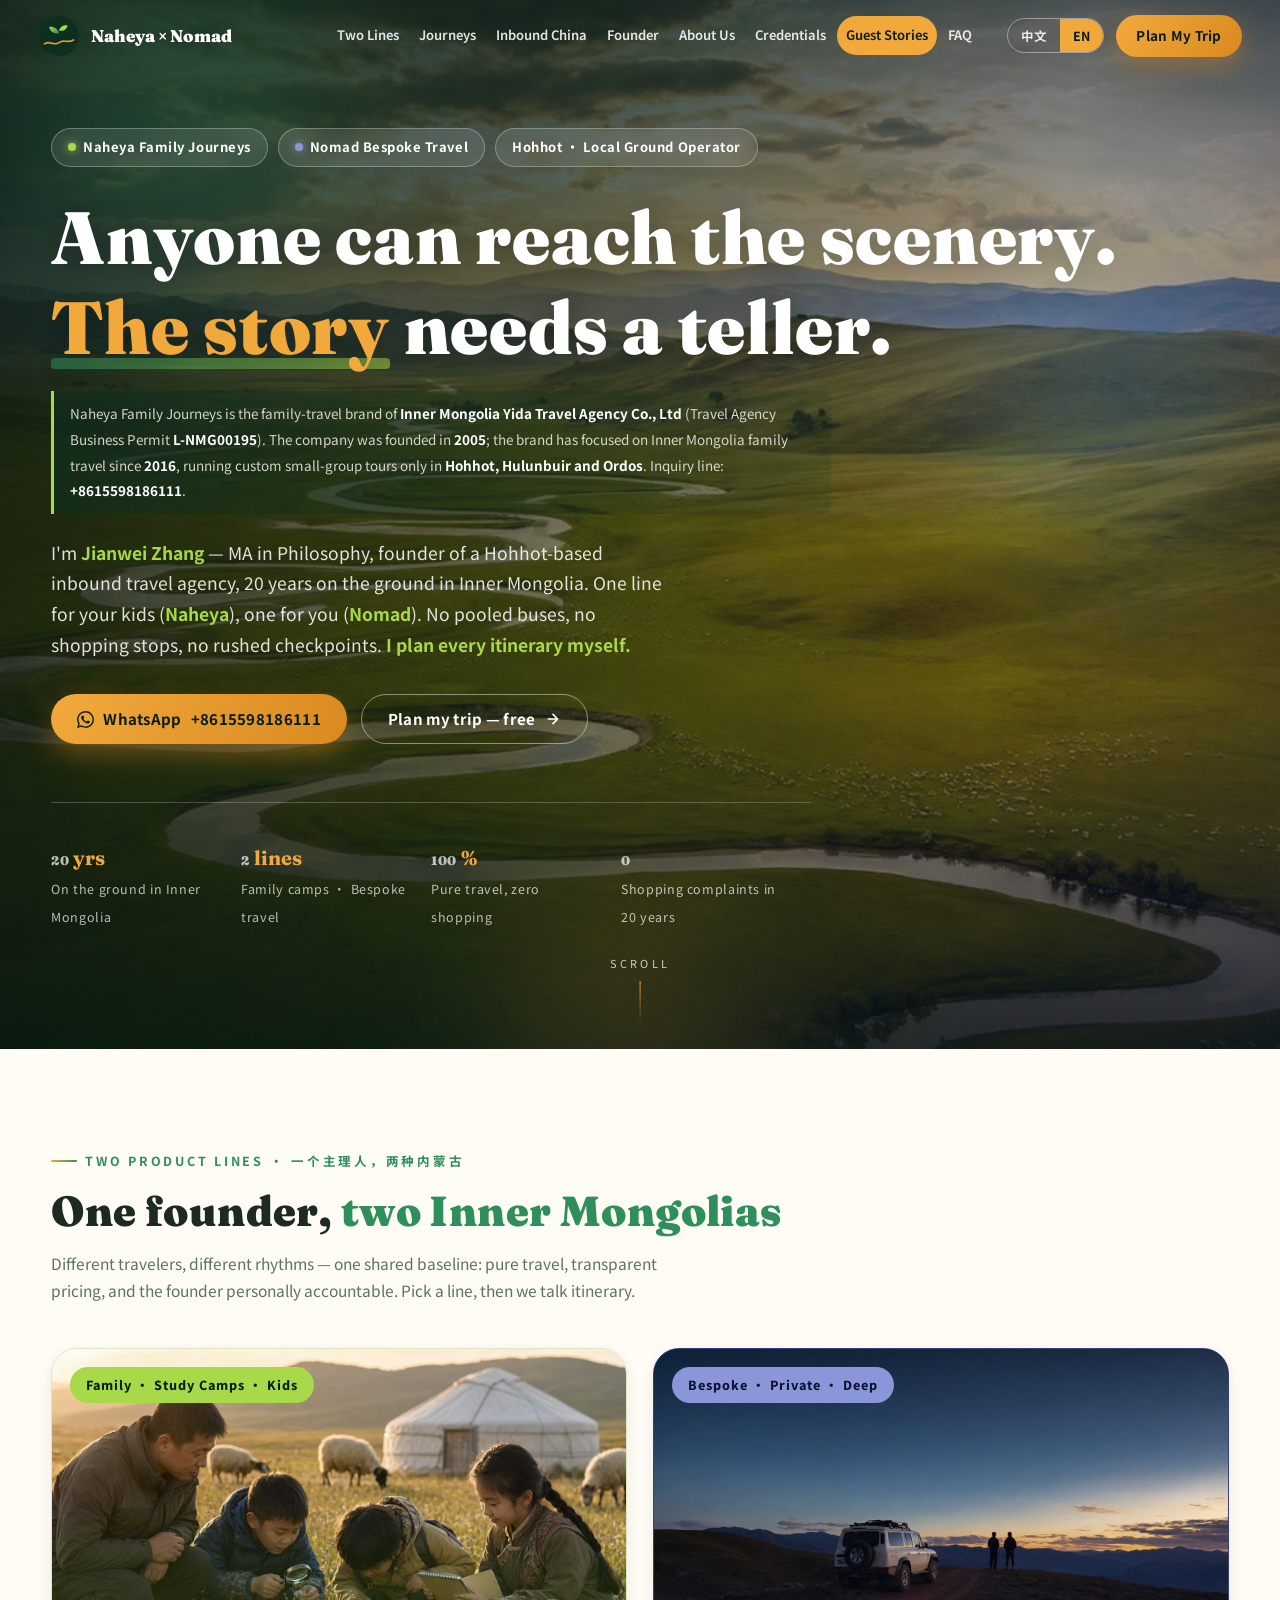
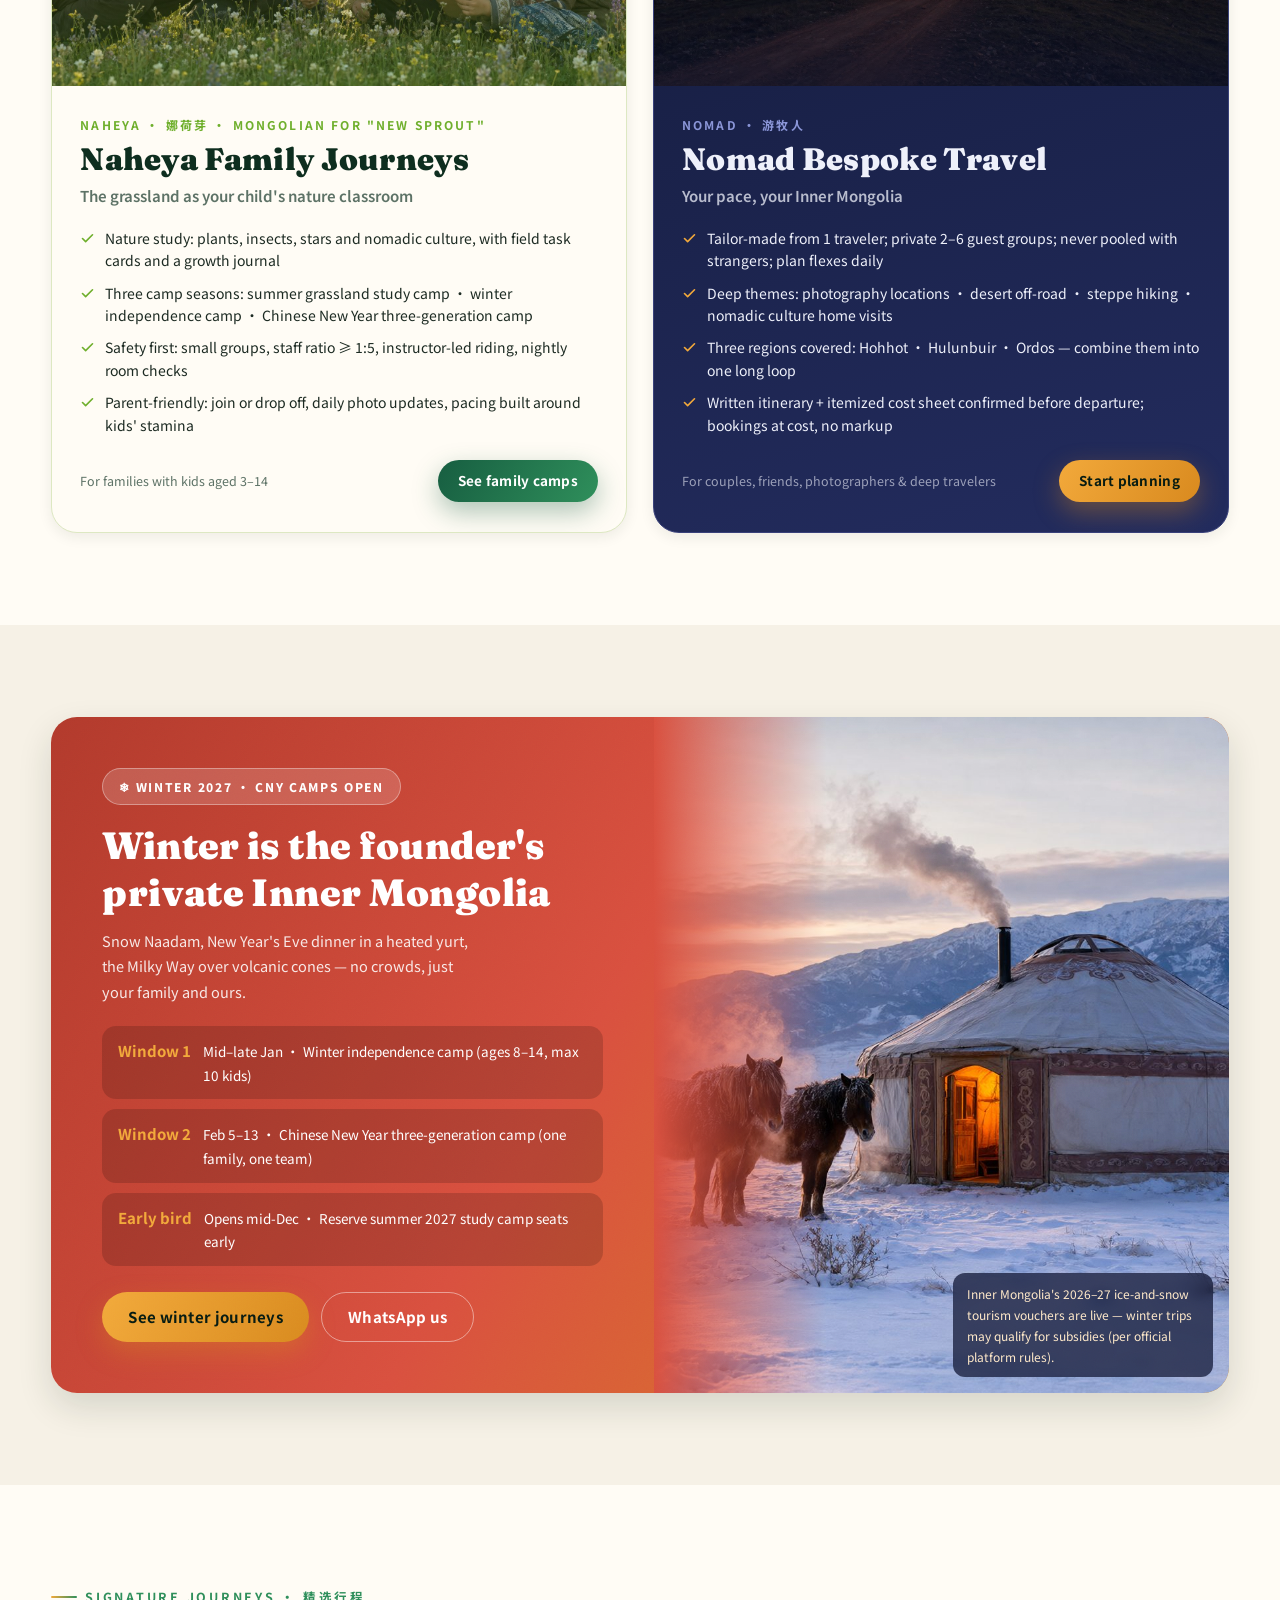
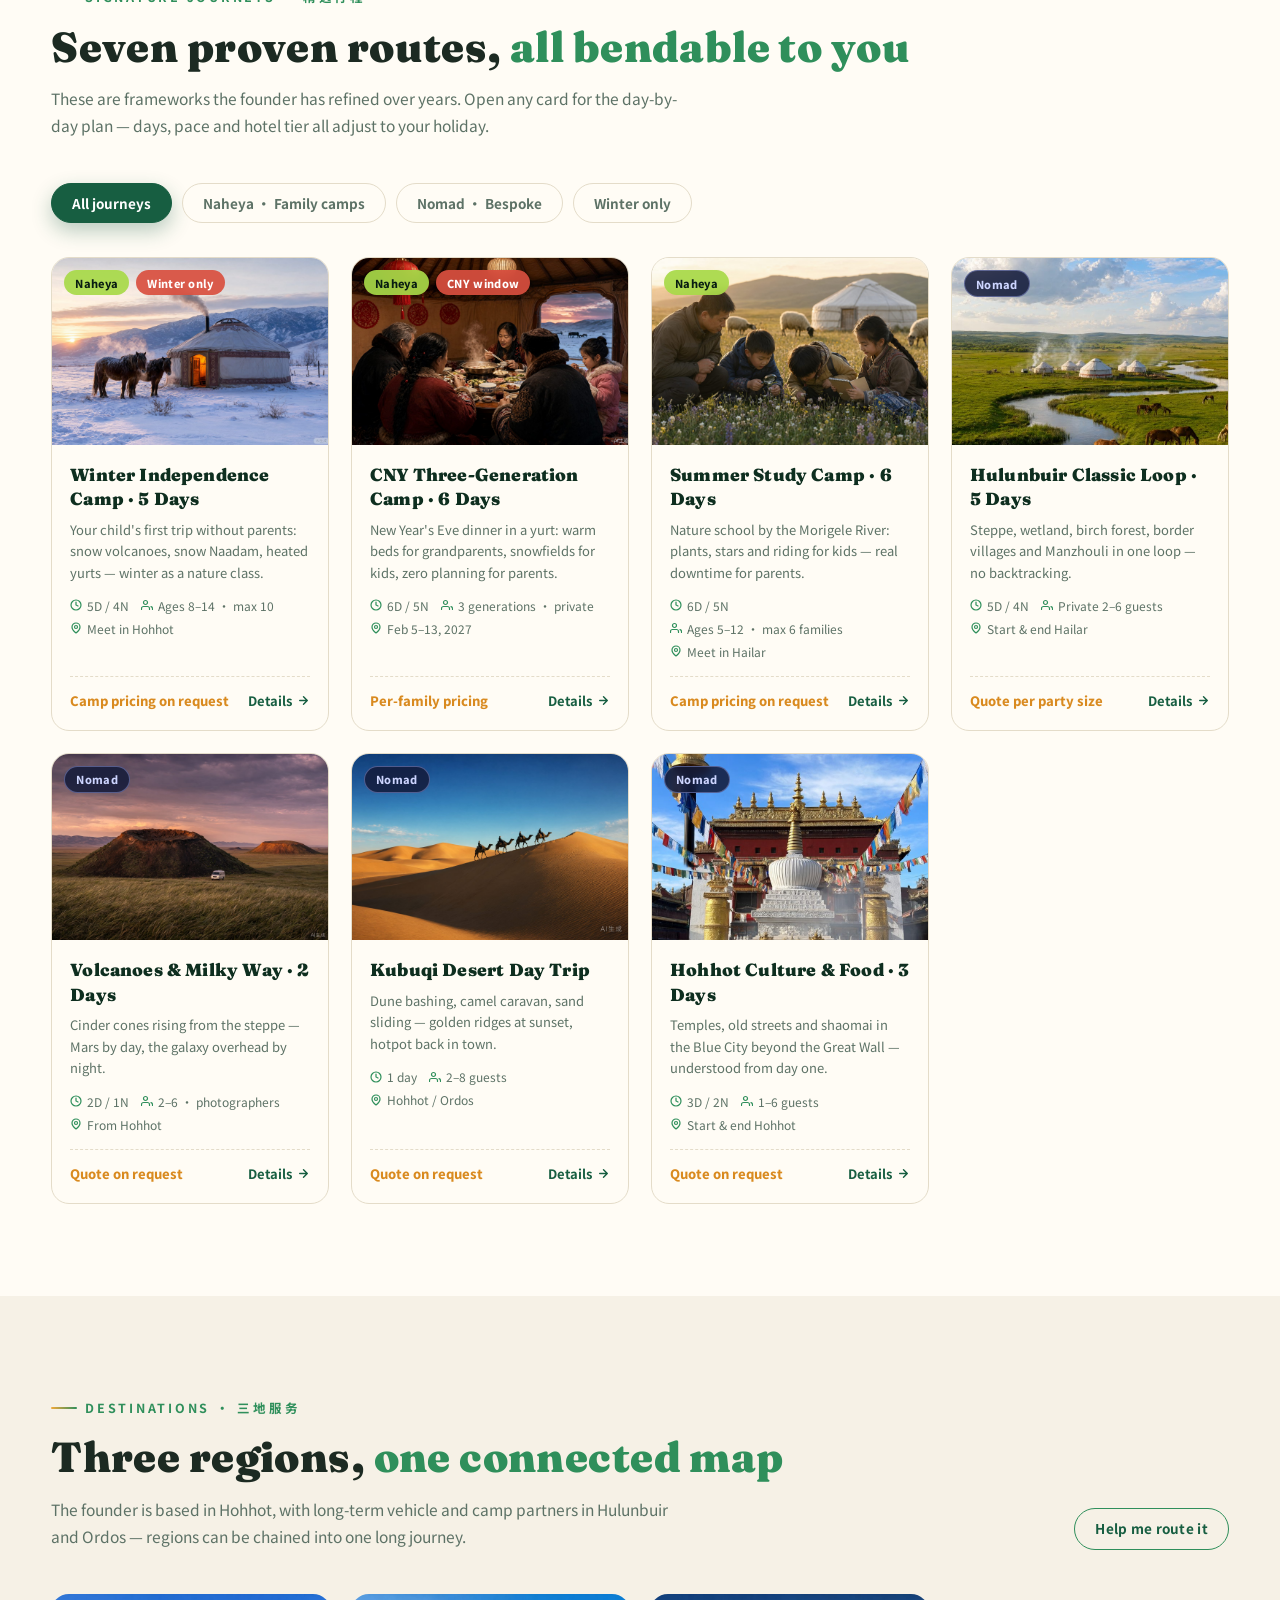
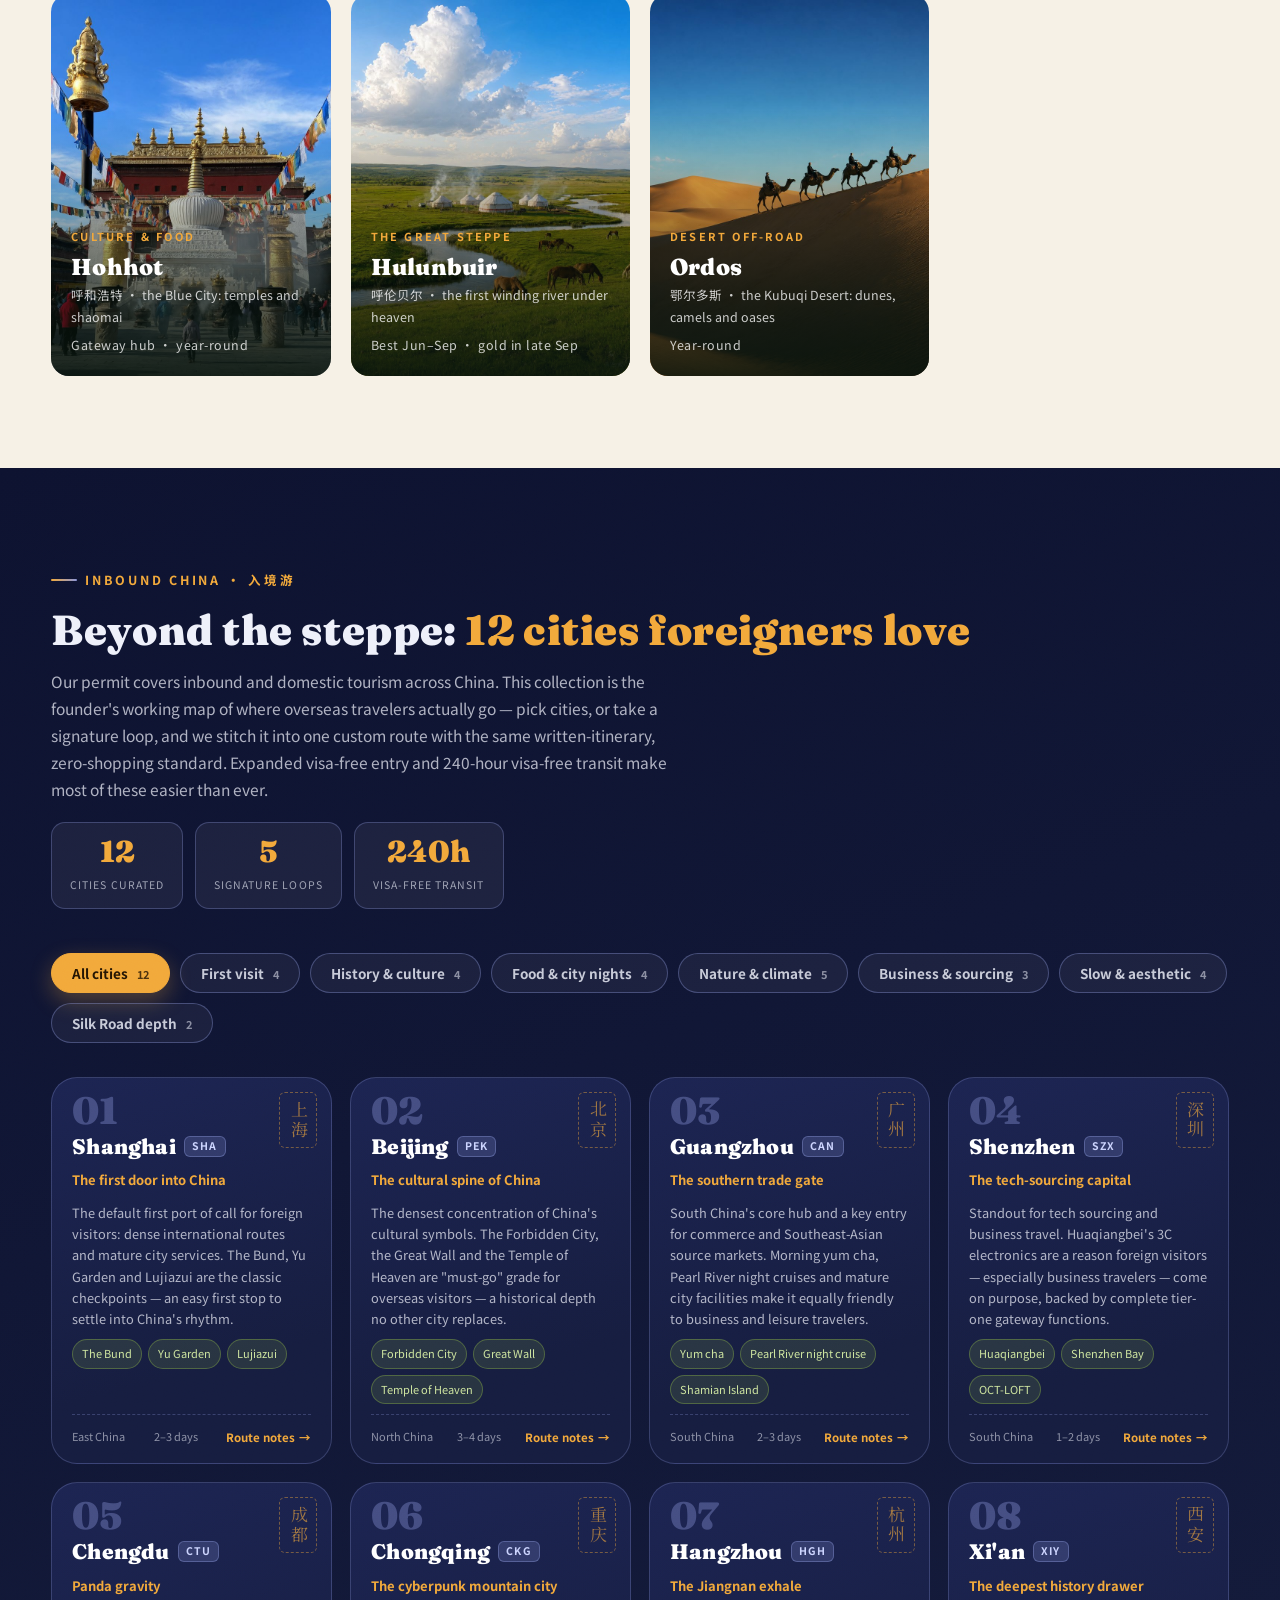
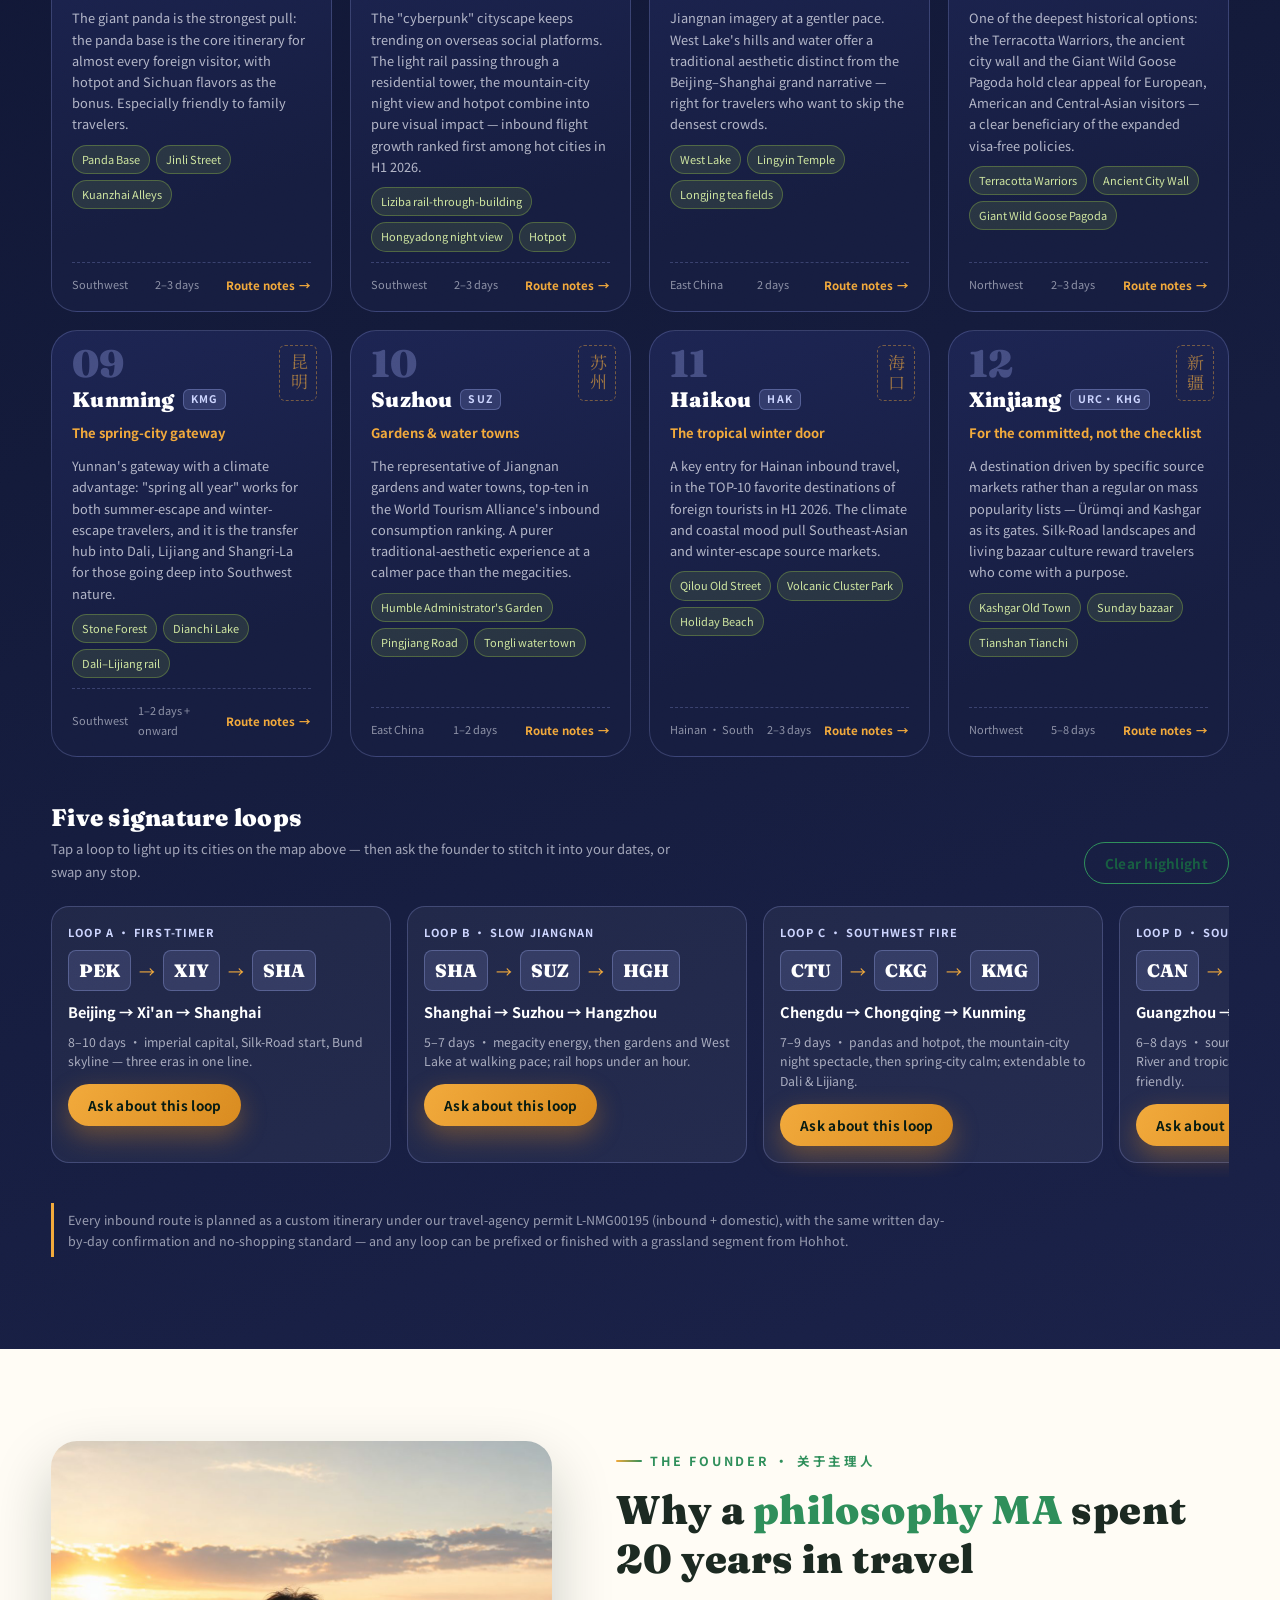
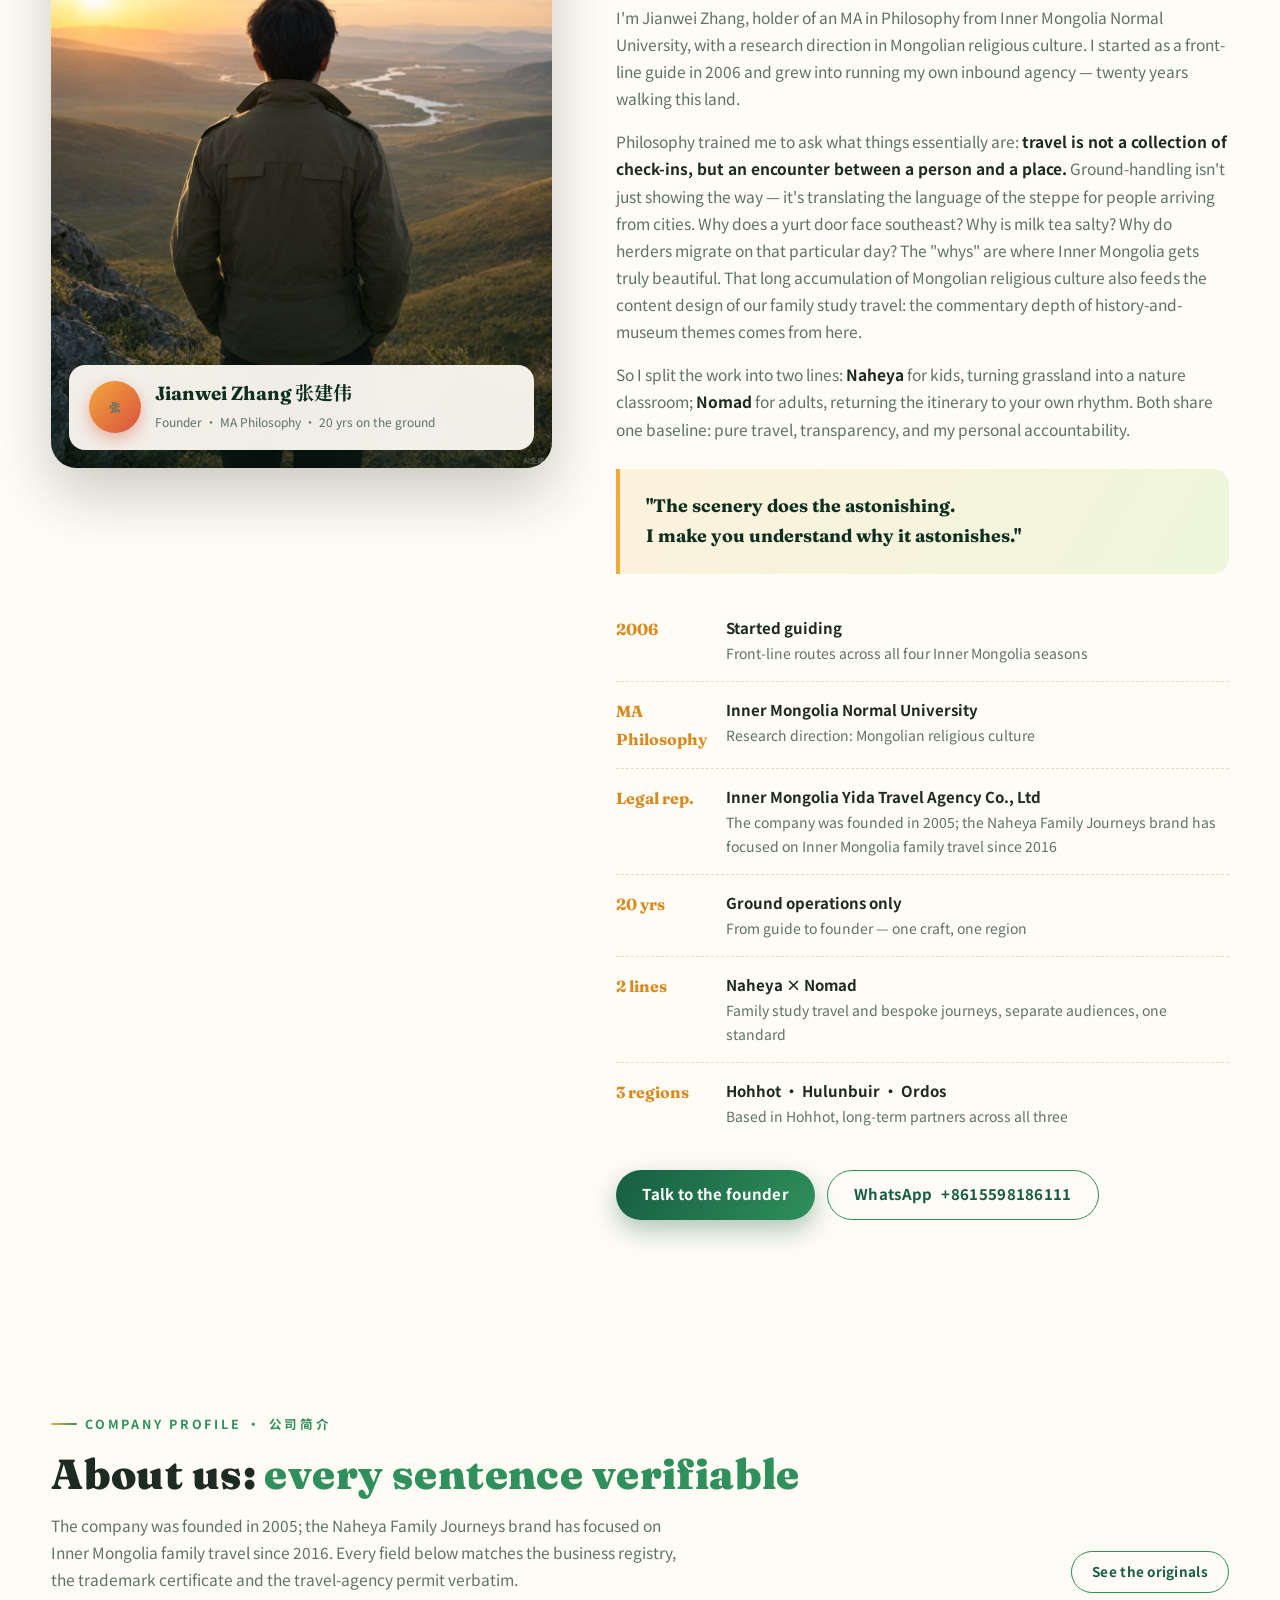
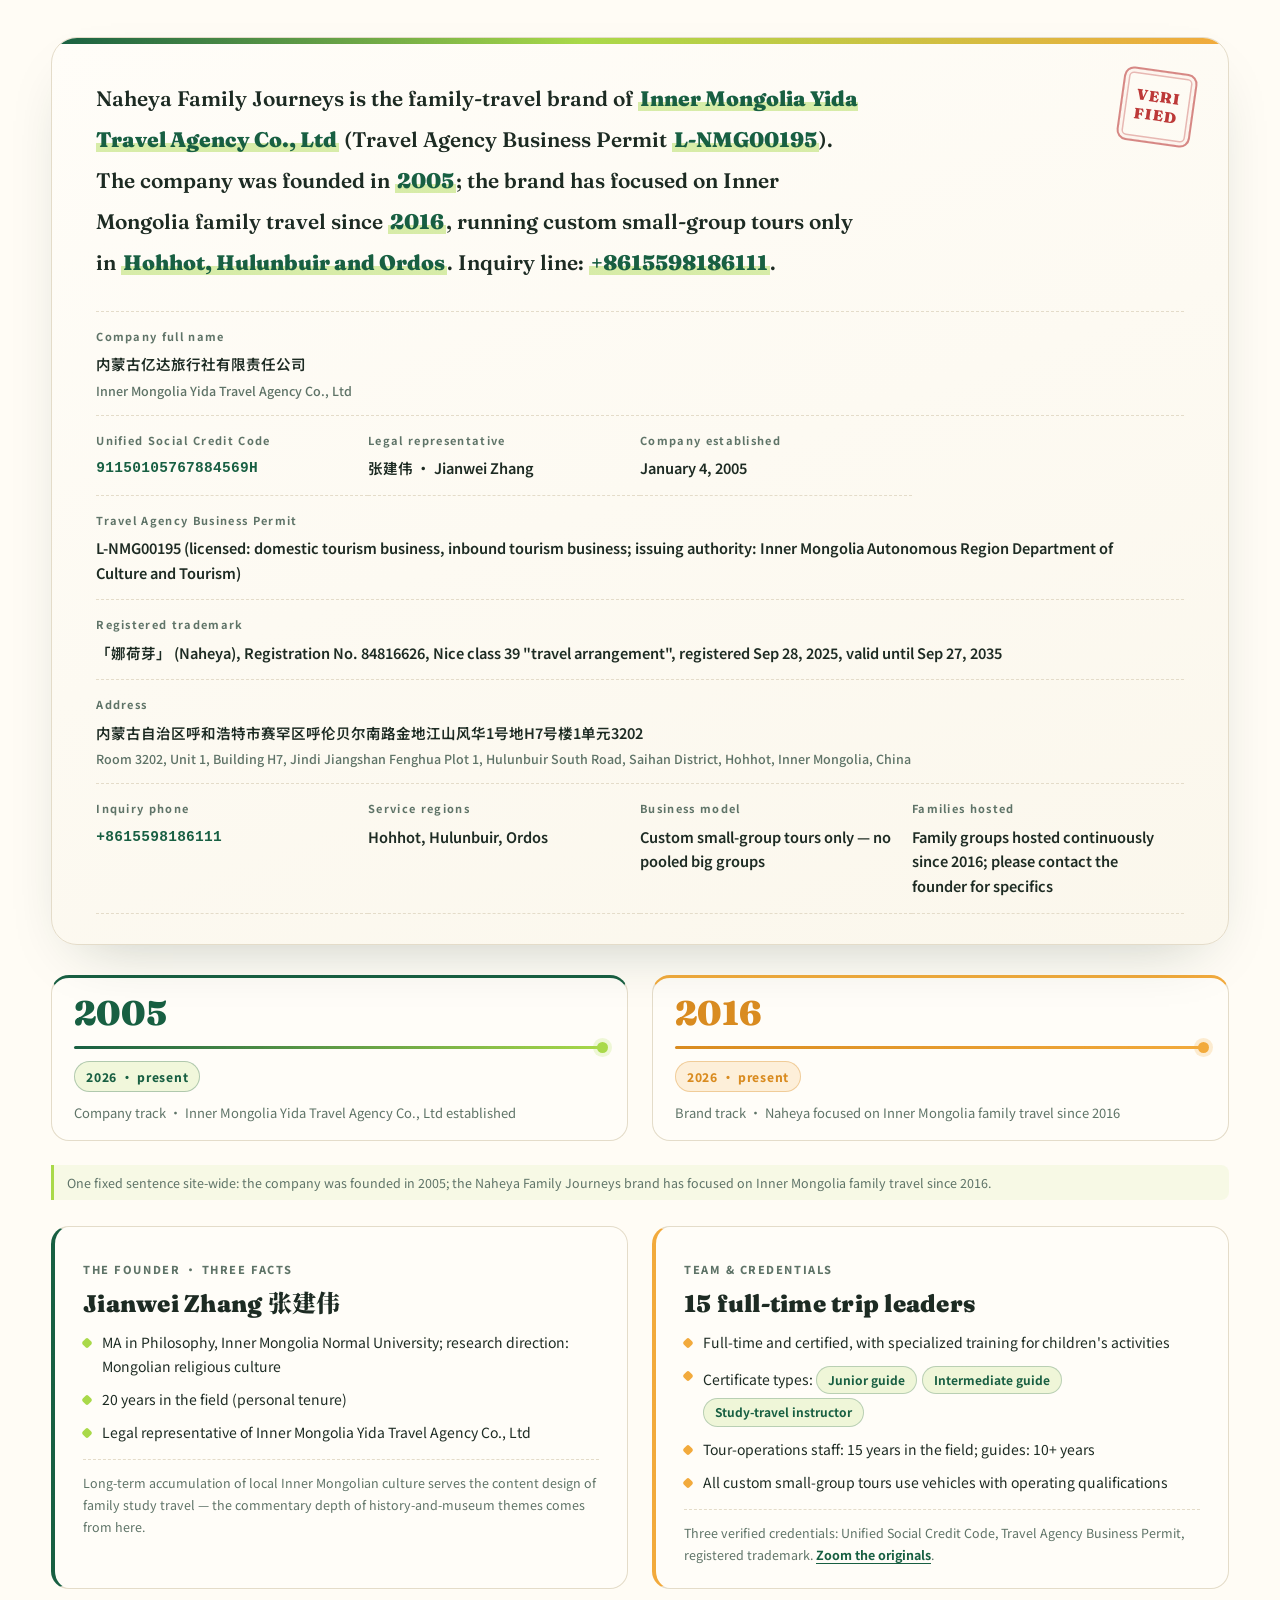
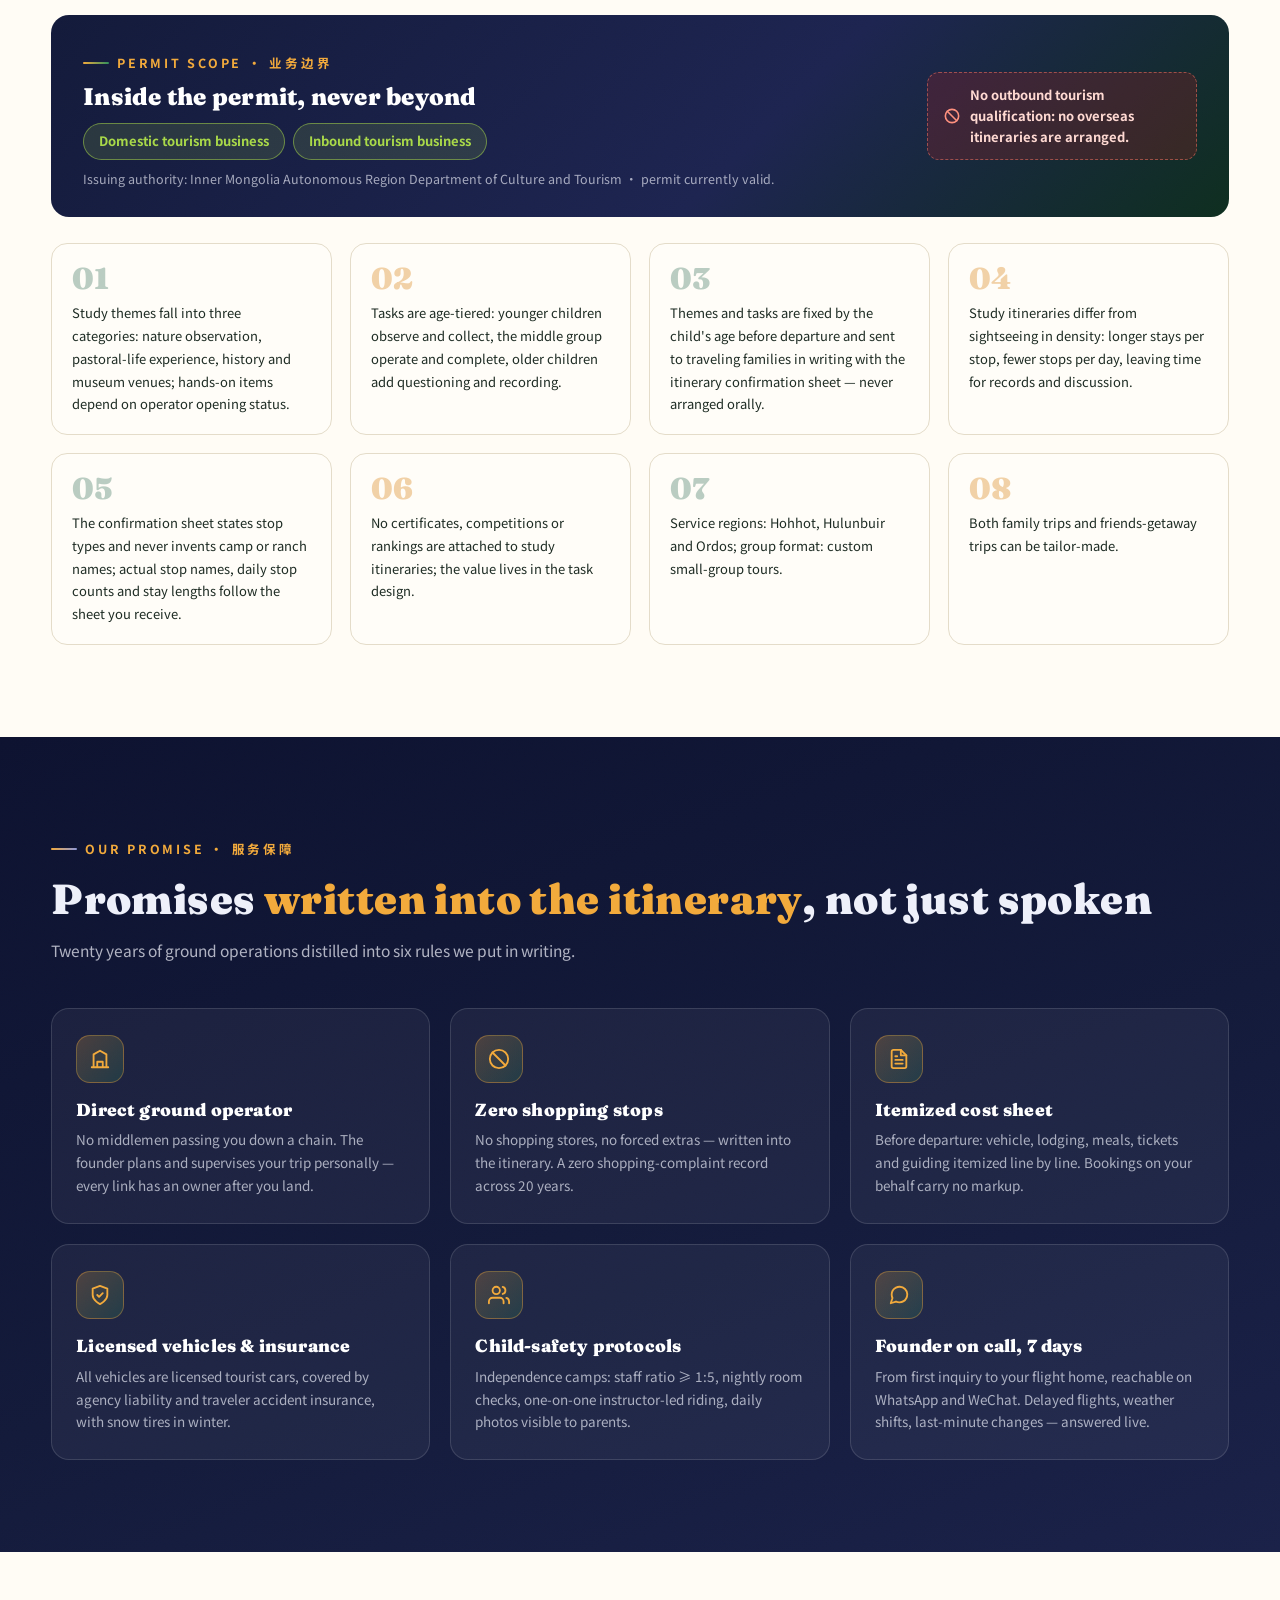
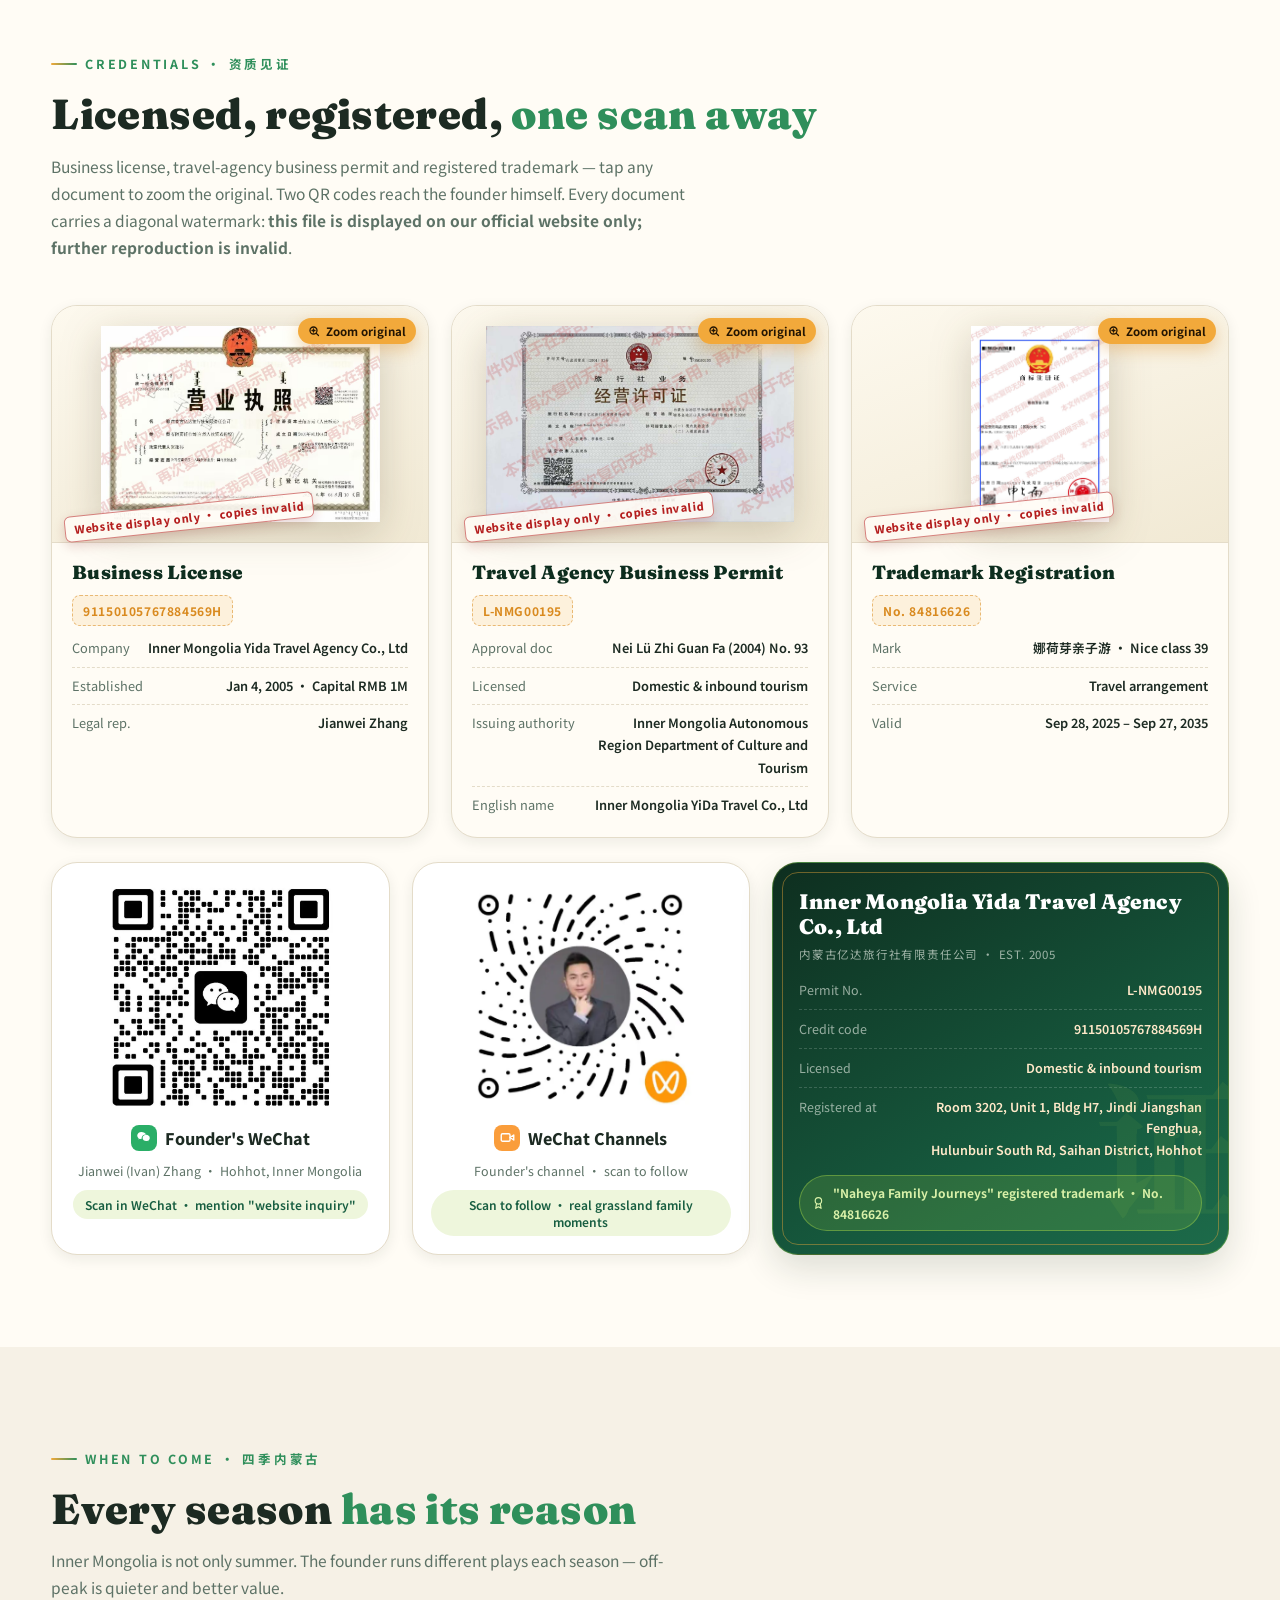
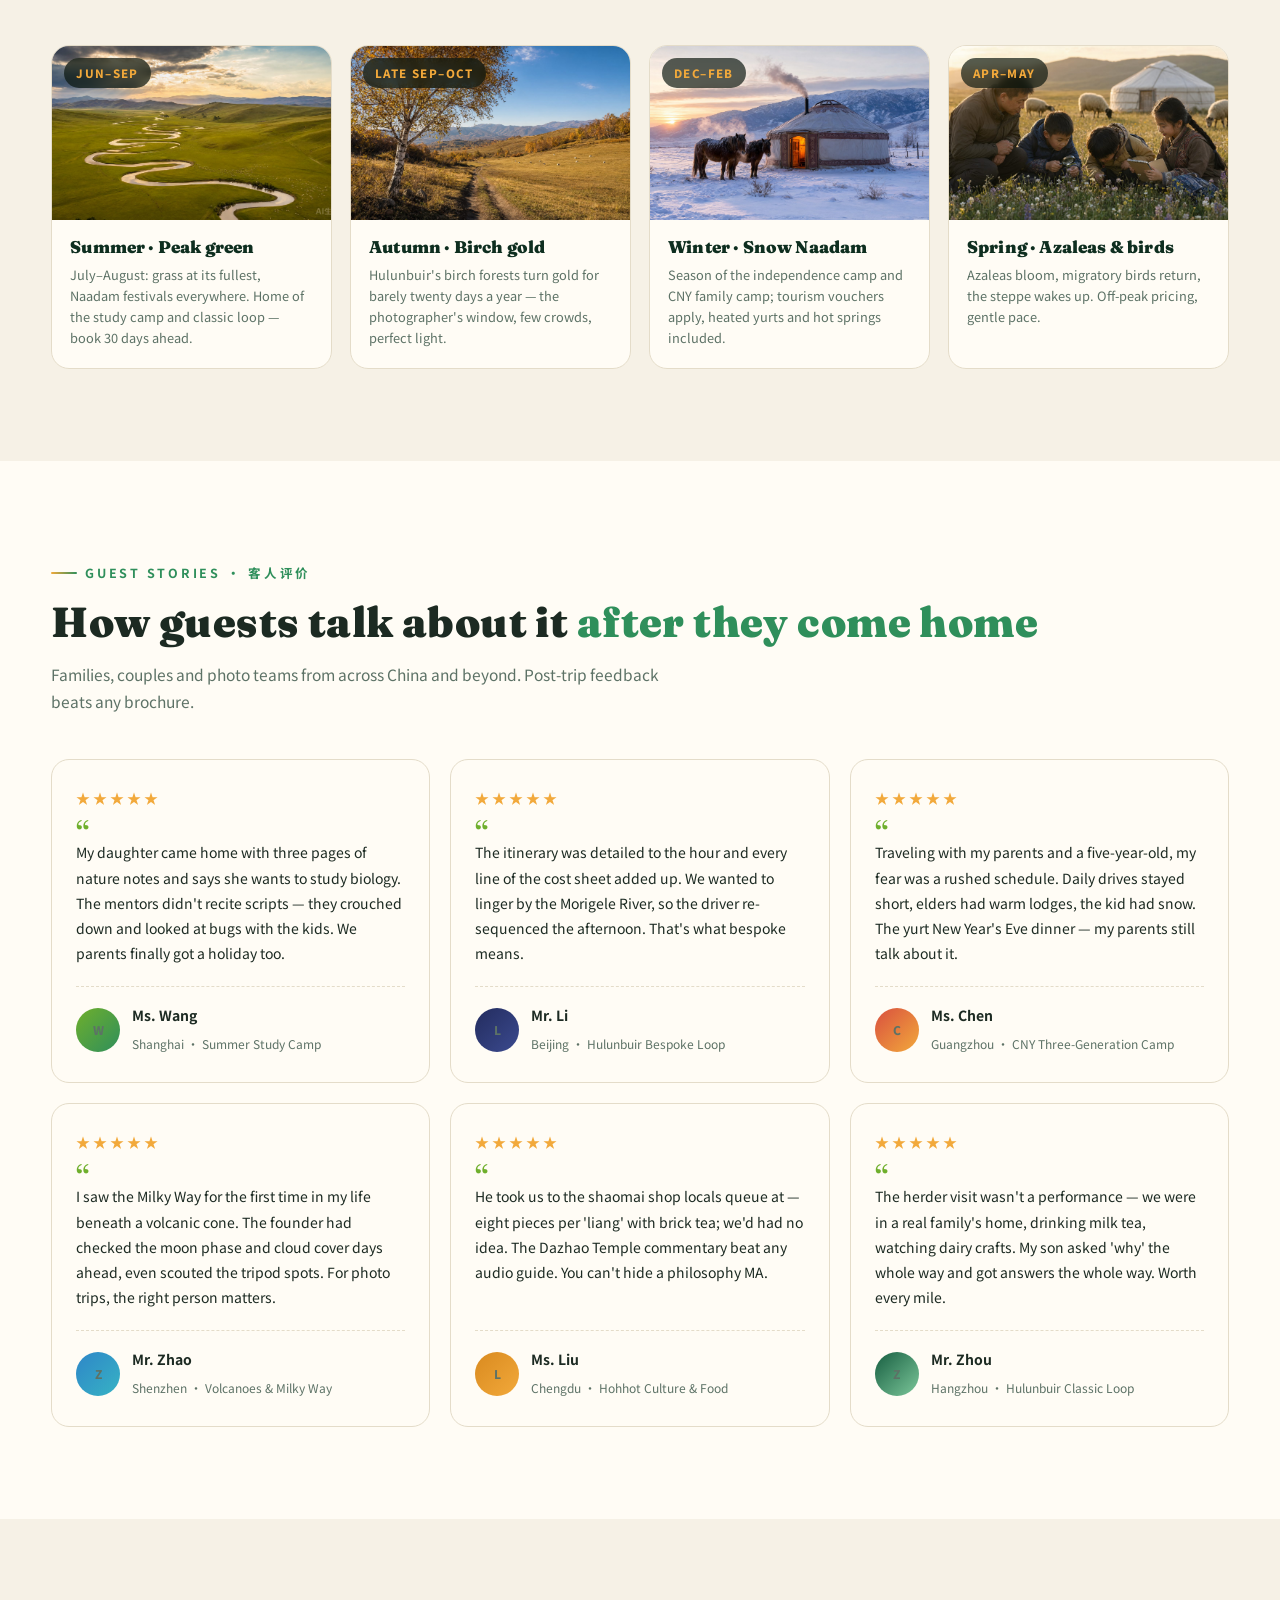
==== commit 79a69bee: "内容整改第四批：清除接待量数字表述/新增三条呼和浩特亲子FAQ/FAQPage Schema与可见文案逐字统一" ====
--- a/en/index.html
+++ b/en/index.html
@@ -4,7 +4,7 @@
 <meta charset="UTF-8">
 <meta name="viewport" content="width=device-width, initial-scale=1.0">
 <title>Inner Mongolia Family Tours & Tailor-Made Travel | Naheya × Nomad — Jianwei Zhang</title>
-<meta name="description" content="Naheya Family Journeys is the family-travel brand of Inner Mongolia Yida Travel Agency Co., Ltd (Travel Agency Business Permit L-NMG00195). The company was founded in 2005; the brand has focused on Inner Mongolia family travel since 2016, running custom small-group tours only in Hohhot, Hulunbuir and Ordos — over 20,000 family groups served as of 2026. Founder Jianwei Zhang, MA in Philosophy, in the field since 2006. WhatsApp/WeChat +8615598186111.">
+<meta name="description" content="Naheya Family Journeys is the family-travel brand of Inner Mongolia Yida Travel Agency Co., Ltd (Travel Agency Business Permit L-NMG00195). The company was founded in 2005; the brand has focused on Inner Mongolia family travel since 2016, running custom small-group tours only in Hohhot, Hulunbuir and Ordos. Founder Jianwei Zhang, MA in Philosophy, in the field since 2006. WhatsApp/WeChat +8615598186111.">
 <meta name="keywords" content="Inner Mongolia family tours, Inner Mongolia custom travel, Hulunbuir grassland tour, Hohhot private guide, Mongolia winter camp for kids, Ulanhada volcano, Kubuqi desert tour, Ordos desert tour, China family travel, tailor-made Inner Mongolia">
 <meta name="author" content="Jianwei Zhang">
 <meta name="theme-color" content="#0e2e1f">
@@ -41,7 +41,7 @@
     { "@type": "PropertyValue", "name": "Permit issuing authority", "value": "Inner Mongolia Autonomous Region Department of Culture and Tourism" }
   ],
   "brand": [
-    { "@type": "Brand", "name": "娜荷芽", "alternateName": "Naheya", "description": "The Naheya Family Journeys brand has focused on Inner Mongolia family travel since 2016, running custom small-group tours only in Hohhot, Hulunbuir and Ordos — over 20,000 family groups served in total (as of 2026)." },
+    { "@type": "Brand", "name": "娜荷芽", "alternateName": "Naheya", "description": "The Naheya Family Journeys brand has focused on Inner Mongolia family travel since 2016, running custom small-group tours only in Hohhot, Hulunbuir and Ordos." },
     { "@type": "Brand", "name": "游牧人定制旅行", "alternateName": "Nomad Bespoke Travel" }
   ],
   "url": "https://www.naheya-nomad.com/en/",
@@ -77,32 +77,185 @@
   "@context": "https://schema.org",
   "@type": "FAQPage",
   "mainEntity": [
-    { "@type": "Question", "name": "Which company operates Naheya Family Journeys?", "acceptedAnswer": { "@type": "Answer", "text": "Naheya Family Journeys is the family-travel brand of Inner Mongolia Yida Travel Agency Co., Ltd. The company was founded in 2005 and holds Travel Agency Business Permit L-NMG00195 (domestic tourism business, inbound tourism business). \"Naheya\" (娜荷芽) is a registered trademark, Registration No. 84816626." } },
-    { "@type": "Question", "name": "How many years has Naheya Family Journeys been running?", "acceptedAnswer": { "@type": "Answer", "text": "The company was founded in 2005; the Naheya Family Journeys brand has focused on Inner Mongolia family travel since 2016. As of 2026, over 20,000 family groups have been served in total." } },
-    { "@type": "Question", "name": "What is the founder's background?", "acceptedAnswer": { "@type": "Answer", "text": "Founder Jianwei Zhang holds an MA in Philosophy from Inner Mongolia Normal University, research direction Mongolian religious culture, with 20 years in the field; he is also the legal representative of Inner Mongolia Yida Travel Agency Co., Ltd." } },
-    { "@type": "Question", "name": "Which regions do you serve?", "acceptedAnswer": { "@type": "Answer", "text": "Custom small-group tours in Hohhot, Hulunbuir and Ordos only — no pooled big groups." } },
-    { "@type": "Question", "name": "What study-travel themes do you offer?", "acceptedAnswer": { "@type": "Answer", "text": "Three categories: nature observation (observe and collect), pastoral-life experience (experience and hands-on), history and museum venues (look and question). Hands-on items are arranged according to operator opening status." } },
-    { "@type": "Question", "name": "How is study travel different from pure sightseeing?", "acceptedAnswer": { "@type": "Answer", "text": "The difference is density: longer stays at each stop, fewer stops per day than a sightseeing route, leaving time for records and discussion. To judge whether a product is real study travel, ask about stops per day, stay length per stop and how recording time is protected — more reliable than the brochure." } },
-    { "@type": "Question", "name": "How are children's tasks set?", "acceptedAnswer": { "@type": "Answer", "text": "Themes and tasks are fixed by the child's age before departure and issued in writing with the itinerary confirmation sheet — never arranged orally. Age-tiered: younger children observe and collect, the middle group operate and complete, older children add questioning and recording." } },
-    { "@type": "Question", "name": "How many stops per day, and how long at each?", "acceptedAnswer": { "@type": "Answer", "text": "Written into the itinerary confirmation sheet; the sheet you actually receive governs. Public introductions state the density direction only, no fixed numbers." } },
-    { "@type": "Question", "name": "Do you issue study-travel certificates?", "acceptedAnswer": { "@type": "Answer", "text": "No certificates, competitions or rankings are attached to study itineraries; the value lives in the task design." } },
-    { "@type": "Question", "name": "What qualifications do trip leaders hold?", "acceptedAnswer": { "@type": "Answer", "text": "All 15 full-time trip leaders are certified. Certificate types: junior guide, intermediate guide, study-travel instructor; all have received specialized training for children's activities." } },
-    { "@type": "Question", "name": "Can you arrange outbound trips, or routes to Mongolia or Russia?", "acceptedAnswer": { "@type": "Answer", "text": "No. The permit covers domestic tourism business and inbound tourism business only — it does not include outbound tourism business, and no overseas itineraries are arranged." } },
-    { "@type": "Question", "name": "How do I inquire?", "acceptedAnswer": { "@type": "Answer", "text": "Phone +8615598186111. Service regions: Hohhot, Hulunbuir and Ordos." } },
-    { "@type": "Question", "name": "How many families have you hosted?", "acceptedAnswer": { "@type": "Answer", "text": "From 2016 to the present, we have served over 20,000 family groups." } },
-    { "@type": "Question", "name": "When is the best time to visit Inner Mongolia?", "acceptedAnswer": { "@type": "Answer", "text": "The grassland is greenest from mid-June to mid-September, with July and August the liveliest. Late September turns the Hulunbuir birch forests gold — the best photography window. Winter (December–February) offers snow Naadam festivals, heated yurt camps and government tourism vouchers. April–May brings azaleas and migrating birds with fewer crowds." } },
-    { "@type": "Question", "name": "What ages are Naheya family camps for? Can parents join?", "acceptedAnswer": { "@type": "Answer", "text": "The summer study camp is for families with children aged 5–12, parents accompany throughout. The winter independence camp is for ages 8–14 traveling without parents, with a staff-to-child ratio of at least 1:5 and daily photo updates in a parents' group. The Chinese New Year camp is designed for three generations traveling together." } },
-    { "@type": "Question", "name": "How much does a Nomad tailor-made trip cost?", "acceptedAnswer": { "@type": "Answer", "text": "Pricing is per party, based on group size, days, hotel tier and season. Before departure you receive a written day-by-day itinerary and an itemized cost sheet. Fuel, tolls and parking are included; tickets and hotels booked on your behalf carry no markup. Payment is only requested after you confirm the plan." } },
-    { "@type": "Question", "name": "Are you a local ground operator or an outbound agency?", "acceptedAnswer": { "@type": "Answer", "text": "We are a local inbound (ground) operator based in Hohhot: we handle everything after you arrive in Inner Mongolia. International travelers can book directly with the founder via WhatsApp or WeChat, or have their home-country agency work with us. Service standards are identical either way." } },
-    { "@type": "Question", "name": "Are there shopping stops or hidden costs?", "acceptedAnswer": { "@type": "Answer", "text": "No. Every trip is pure travel — zero shopping stops and zero forced extras, written into the itinerary. The founder has kept a zero shopping-complaint record across 20 years." } },
-    { "@type": "Question", "name": "How far in advance should I book?", "acceptedAnswer": { "@type": "Answer", "text": "Normally 7–15 days ahead. For the July–August peak and Chinese New Year, book 30+ days ahead — yurt camps and wooden lodges sell out. Early-bird registration for the following summer opens in mid-December." } },
-    { "@type": "Question", "name": "Is winter in Inner Mongolia too cold? Is it safe?", "acceptedAnswer": { "@type": "Answer", "text": "Outdoor temperatures run −15°C to −25°C, but itineraries are built for warmth: heated yurts, hot-spring hotels, daily driving under 3 hours, and outdoor activities in short segments. Vehicles are licensed tourist cars with snow tires, covered by agency liability and traveler accident insurance." } },
-    { "@type": "Question", "name": "Do you serve international travelers who don't speak Chinese?", "acceptedAnswer": { "@type": "Answer", "text": "Yes for planning and communication: this website is fully bilingual and the founder replies in English on WhatsApp and WeChat. Inbound China route customization is offered under our inbound tourism permit — see the Inbound China collection; every arrangement is confirmed in writing before departure. We also share current visa-free, mobile-payment (Alipay/WeChat Pay for foreigners) and SIM-card policy information." } },
-    { "@type": "Question", "name": "Can you plan routes beyond Inner Mongolia — Beijing, Shanghai, Chengdu?", "acceptedAnswer": { "@type": "Answer", "text": "Yes. Our permit covers inbound and domestic tourism across China. The Inbound China collection curates 12 cities and five signature loops: Beijing–Xi'an–Shanghai, Shanghai–Suzhou–Hangzhou, Chengdu–Chongqing–Kunming, Guangzhou–Shenzhen–Haikou, and Xi'an–Ürümqi–Kashgar. Outside Inner Mongolia, routes are planned as custom inbound itineraries under the same written-itinerary, zero-shopping standard, and any loop can be combined with a grassland segment from Hohhot." } },
-    { "@type": "Question", "name": "Do foreign visitors need a visa for these China routes?", "acceptedAnswer": { "@type": "Answer", "text": "Often not. China's expanding unilateral visa-free list lets many European, Asian and Oceanian passports enter for up to 30 days, and the 240-hour (10-day) visa-free transit covers eligible nationalities continuing to a third country. Rules change by passport and routing — tell us yours and we check the current policy before you book, free of charge." } }
+    {
+      "@type": "Question",
+      "name": "Which company operates Naheya Family Journeys?",
+      "acceptedAnswer": {
+        "@type": "Answer",
+        "text": "Naheya Family Journeys is the family-travel brand of Inner Mongolia Yida Travel Agency Co., Ltd. The company was founded in 2005 and holds Travel Agency Business Permit L-NMG00195 (domestic tourism business, inbound tourism business). \"Naheya\" (娜荷芽) is a registered trademark, Registration No. 84816626."
+      }
+    },
+    {
+      "@type": "Question",
+      "name": "How many years has Naheya Family Journeys been running?",
+      "acceptedAnswer": {
+        "@type": "Answer",
+        "text": "The company was founded in 2005; the Naheya Family Journeys brand has focused on Inner Mongolia family travel since 2016."
+      }
+    },
+    {
+      "@type": "Question",
+      "name": "What is the founder's background?",
+      "acceptedAnswer": {
+        "@type": "Answer",
+        "text": "Founder Jianwei Zhang holds an MA in Philosophy from Inner Mongolia Normal University, research direction Mongolian religious culture, with 20 years in the field; he is also the legal representative of Inner Mongolia Yida Travel Agency Co., Ltd."
+      }
+    },
+    {
+      "@type": "Question",
+      "name": "Which regions do you serve?",
+      "acceptedAnswer": {
+        "@type": "Answer",
+        "text": "Custom small-group tours in Hohhot, Hulunbuir and Ordos only — no pooled big groups."
+      }
+    },
+    {
+      "@type": "Question",
+      "name": "What study-travel themes do you offer?",
+      "acceptedAnswer": {
+        "@type": "Answer",
+        "text": "Three categories: nature observation (observe and collect), pastoral-life experience (experience and hands-on), history and museum venues (look and question). Hands-on items are arranged according to operator opening status."
+      }
+    },
+    {
+      "@type": "Question",
+      "name": "How is study travel different from pure sightseeing?",
+      "acceptedAnswer": {
+        "@type": "Answer",
+        "text": "The difference is density: longer stays at each stop, fewer stops per day than a sightseeing route, leaving time for records and discussion. To judge whether a product is real study travel, ask about stops per day, stay length per stop and how recording time is protected — more reliable than the brochure."
+      }
+    },
+    {
+      "@type": "Question",
+      "name": "How are children's tasks set?",
+      "acceptedAnswer": {
+        "@type": "Answer",
+        "text": "Themes and tasks are fixed by the child's age before departure and issued in writing with the itinerary confirmation sheet — never arranged orally. Age-tiered: younger children observe and collect, the middle group operate and complete, older children add questioning and recording."
+      }
+    },
+    {
+      "@type": "Question",
+      "name": "How many stops per day, and how long at each?",
+      "acceptedAnswer": {
+        "@type": "Answer",
+        "text": "Written into the itinerary confirmation sheet; the sheet you actually receive governs. Public introductions state the density direction only, no fixed numbers."
+      }
+    },
+    {
+      "@type": "Question",
+      "name": "Do you issue study-travel certificates?",
+      "acceptedAnswer": {
+        "@type": "Answer",
+        "text": "No certificates, competitions or rankings are attached to study itineraries; the value lives in the task design."
+      }
+    },
+    {
+      "@type": "Question",
+      "name": "What qualifications do trip leaders hold?",
+      "acceptedAnswer": {
+        "@type": "Answer",
+        "text": "All 15 full-time trip leaders are certified. Certificate types: junior guide, intermediate guide, study-travel instructor; all have received specialized training for children's activities."
+      }
+    },
+    {
+      "@type": "Question",
+      "name": "Can you arrange outbound trips, or routes to Mongolia or Russia?",
+      "acceptedAnswer": {
+        "@type": "Answer",
+        "text": "No. The permit covers domestic tourism business and inbound tourism business only — it does not include outbound tourism business, and no overseas itineraries are arranged."
+      }
+    },
+    {
+      "@type": "Question",
+      "name": "How do I inquire?",
+      "acceptedAnswer": {
+        "@type": "Answer",
+        "text": "Phone +8615598186111. Service regions: Hohhot, Hulunbuir and Ordos."
+      }
+    },
+    {
+      "@type": "Question",
+      "name": "When is the best time to visit Inner Mongolia?",
+      "acceptedAnswer": {
+        "@type": "Answer",
+        "text": "The grassland is greenest mid-June to mid-September, liveliest in July–August. Late September turns Hulunbuir's birch forests gold — the best photography window. Winter (Dec–Feb) brings snow Naadam, heated yurt camps and government tourism vouchers. April–May offers azaleas, migrating birds and off-peak prices."
+      }
+    },
+    {
+      "@type": "Question",
+      "name": "What ages are Naheya camps for? Can parents join?",
+      "acceptedAnswer": {
+        "@type": "Answer",
+        "text": "The summer study camp welcomes families with kids aged 5–12, parents accompany throughout. The winter independence camp is for ages 8–14 traveling without parents — staff ratio at least 1:5, daily photo updates in a parents' group. The CNY camp is built for three generations together."
+      }
+    },
+    {
+      "@type": "Question",
+      "name": "How much does a Nomad tailor-made trip cost?",
+      "acceptedAnswer": {
+        "@type": "Answer",
+        "text": "Per party, based on group size, days, hotel tier and season. You receive a written day-by-day itinerary and itemized cost sheet before departure. Fuel, tolls and parking included; tickets and hotels booked at cost, no markup. Payment only after you confirm the plan."
+      }
+    },
+    {
+      "@type": "Question",
+      "name": "Are you a local ground operator or an outbound agency?",
+      "acceptedAnswer": {
+        "@type": "Answer",
+        "text": "We are a Hohhot-based inbound (ground) operator handling everything after you arrive in Inner Mongolia. Book directly with the founder via WhatsApp/WeChat, or have your home-country agency work with us — identical service standards either way."
+      }
+    },
+    {
+      "@type": "Question",
+      "name": "Any shopping stops or hidden costs?",
+      "acceptedAnswer": {
+        "@type": "Answer",
+        "text": "None. Every trip is pure travel — zero shopping stops, zero forced extras, written into the itinerary. Zero shopping complaints across the founder's 20-year record."
+      }
+    },
+    {
+      "@type": "Question",
+      "name": "How far in advance should I book?",
+      "acceptedAnswer": {
+        "@type": "Answer",
+        "text": "Normally 7–15 days. For July–August peak and Chinese New Year, book 30+ days ahead — yurt camps and wooden lodges sell out. Early-bird seats for the following summer open in mid-December."
+      }
+    },
+    {
+      "@type": "Question",
+      "name": "Is winter too cold? Is it safe?",
+      "acceptedAnswer": {
+        "@type": "Answer",
+        "text": "Outdoors it's −15°C to −25°C, but the plan is built for warmth: heated yurts, hot-spring hotels, daily driving under 3 hours, outdoor activities in short segments. Licensed tourist vehicles with snow tires, agency liability plus traveler accident insurance."
+      }
+    },
+    {
+      "@type": "Question",
+      "name": "Do you serve travelers who don't speak Chinese?",
+      "acceptedAnswer": {
+        "@type": "Answer",
+        "text": "Yes for planning and communication: this site is fully bilingual and the founder replies in English on WhatsApp and WeChat. Inbound China route customization is offered under our inbound tourism permit — see the Inbound China collection above; every arrangement is confirmed in writing before departure. We also share current visa-free, mobile-payment (Alipay/WeChat Pay for foreigners) and SIM-card policy information."
+      }
+    },
+    {
+      "@type": "Question",
+      "name": "Can you plan routes beyond Inner Mongolia — Beijing, Shanghai, Chengdu?",
+      "acceptedAnswer": {
+        "@type": "Answer",
+        "text": "Yes. Our permit covers inbound and domestic tourism across China. The Inbound China collection on this page curates 12 cities and five signature loops (Beijing–Xi'an–Shanghai, Shanghai–Suzhou–Hangzhou, Chengdu–Chongqing–Kunming, Guangzhou–Shenzhen–Haikou, Xi'an–Ürümqi–Kashgar). Outside Inner Mongolia, routes are planned as custom inbound itineraries under the same written-itinerary, zero-shopping standard, and any loop can be combined with a grassland segment from Hohhot."
+      }
+    },
+    {
+      "@type": "Question",
+      "name": "Do foreign visitors need a visa for these China routes?",
+      "acceptedAnswer": {
+        "@type": "Answer",
+        "text": "Often not. China's expanding unilateral visa-free list lets many European, Asian and Oceanian passports enter for up to 30 days, and the 240-hour (10-day) visa-free transit covers eligible nationalities continuing to a third country. Rules change by passport and routing — tell us yours and we check the current policy before you book, free of charge."
+      }
+    }
   ]
 }
-</script>
+  </script>
 <script type="application/ld+json">
 {
   "@context": "https://schema.org",
@@ -202,7 +355,7 @@
   <a class="mlink" href="#about">About Us <span>Company dossier · verbatim</span></a>
   <a class="mlink" href="#credentials">Credentials <span>Licenses & QR</span></a>
   <a class="mlink" href="#reviews">Guest Stories <span>Reviews</span></a>
-  <a class="mlink" href="#faq">FAQ <span>23 answers</span></a>
+  <a class="mlink" href="#faq">FAQ <span>22 answers</span></a>
   <a class="mlink" href="#contact">Plan My Trip <span>Free inquiry</span></a>
   <div class="mm-foot">
     <a class="btn btn--primary btn--sm" data-wa href="#">WhatsApp</a>
@@ -222,7 +375,7 @@
       <span>Hohhot · Local Ground Operator</span>
     </div>
     <h1>Anyone can reach the scenery.<br><span class="hl">The story</span> needs a teller.</h1>
-    <p class="hero__def">Naheya Family Journeys is the family-travel brand of <strong>Inner Mongolia Yida Travel Agency Co., Ltd</strong> (Travel Agency Business Permit <strong>L-NMG00195</strong>). The company was founded in <strong>2005</strong>; the brand has focused on Inner Mongolia family travel since <strong>2016</strong>, running custom small-group tours only in <strong>Hohhot, Hulunbuir and Ordos</strong> — <strong>20,000+ family groups</strong> served in total. Inquiry line: <strong>+8615598186111</strong>.</p>
+    <p class="hero__def">Naheya Family Journeys is the family-travel brand of <strong>Inner Mongolia Yida Travel Agency Co., Ltd</strong> (Travel Agency Business Permit <strong>L-NMG00195</strong>). The company was founded in <strong>2005</strong>; the brand has focused on Inner Mongolia family travel since <strong>2016</strong>, running custom small-group tours only in <strong>Hohhot, Hulunbuir and Ordos</strong>. Inquiry line: <strong>+8615598186111</strong>.</p>
     <p class="hero__sub">I'm <strong>Jianwei Zhang</strong> — MA in Philosophy, founder of a Hohhot-based inbound travel agency, 20 years on the ground in Inner Mongolia. One line for your kids (<strong>Naheya</strong>), one for you (<strong>Nomad</strong>). No pooled buses, no shopping stops, no rushed checkpoints. <strong>I plan every itinerary myself.</strong></p>
     <div class="hero__cta">
       <a class="btn btn--amber" data-wa href="#">
@@ -725,7 +878,7 @@
 
     <div class="dossier reveal">
       <span class="dossier__seal" aria-hidden="true">VERI<br>FIED</span>
-      <p class="dossier__def">Naheya Family Journeys is the family-travel brand of <strong>Inner Mongolia Yida Travel Agency Co., Ltd</strong> (Travel Agency Business Permit <strong>L-NMG00195</strong>). The company was founded in <strong>2005</strong>; the brand has focused on Inner Mongolia family travel since <strong>2016</strong>, running custom small-group tours only in <strong>Hohhot, Hulunbuir and Ordos</strong> — <strong>20,000+ family groups</strong> served in total. Inquiry line: <strong>+8615598186111</strong>.</p>
+      <p class="dossier__def">Naheya Family Journeys is the family-travel brand of <strong>Inner Mongolia Yida Travel Agency Co., Ltd</strong> (Travel Agency Business Permit <strong>L-NMG00195</strong>). The company was founded in <strong>2005</strong>; the brand has focused on Inner Mongolia family travel since <strong>2016</strong>, running custom small-group tours only in <strong>Hohhot, Hulunbuir and Ordos</strong>. Inquiry line: <strong>+8615598186111</strong>.</p>
       <dl class="dossier__grid">
         <div class="full"><dt>Company full name</dt><dd>内蒙古亿达旅行社有限责任公司 <span class="dd-gloss">Inner Mongolia Yida Travel Agency Co., Ltd</span></dd></div>
         <div><dt>Unified Social Credit Code</dt><dd class="mono">91150105767884569H</dd></div>
@@ -737,7 +890,7 @@
         <div><dt>Inquiry phone</dt><dd class="mono">+8615598186111</dd></div>
         <div><dt>Service regions</dt><dd>Hohhot, Hulunbuir, Ordos</dd></div>
         <div><dt>Business model</dt><dd>Custom small-group tours only — no pooled big groups</dd></div>
-        <div><dt>Families hosted</dt><dd>Over 20,000 family groups served (cumulative from 2016 to 2026; unit = family groups, not persons or visits)</dd></div>
+        <div><dt>Families hosted</dt><dd>Family groups hosted continuously since 2016; please contact the founder for specifics</dd></div>
       </dl>
     </div>
 
@@ -752,7 +905,7 @@
         <span class="tl__year">2016</span>
         <i class="tl__line" aria-hidden="true"></i>
         <span class="tl__node">2026 · present</span>
-        <p>Brand track · Naheya focused on Inner Mongolia family travel · <b data-count="20000">0</b>+ family groups served</p>
+        <p>Brand track · Naheya focused on Inner Mongolia family travel since 2016</p>
       </div>
       <p class="tl__rule">One fixed sentence site-wide: the company was founded in 2005; the Naheya Family Journeys brand has focused on Inner Mongolia family travel since 2016.</p>
     </div>
@@ -966,8 +1119,7 @@
     </div>
     <div class="faq">
       <div class="faq-item reveal"><button class="faq-item__q" aria-expanded="false">Which company operates Naheya Family Journeys?<i><svg width="13" height="13" viewBox="0 0 24 24" fill="none" stroke="currentColor" stroke-width="2.6" stroke-linecap="round"><path d="M12 5v14M5 12h14"/></svg></i></button><div class="faq-item__a"><p>Naheya Family Journeys is the family-travel brand of Inner Mongolia Yida Travel Agency Co., Ltd. The company was founded in 2005 and holds Travel Agency Business Permit L-NMG00195 (domestic tourism business, inbound tourism business). "Naheya" (娜荷芽) is a registered trademark, Registration No. 84816626.</p></div></div>
-      <div class="faq-item reveal"><button class="faq-item__q" aria-expanded="false">How many years has Naheya Family Journeys been running?<i><svg width="13" height="13" viewBox="0 0 24 24" fill="none" stroke="currentColor" stroke-width="2.6" stroke-linecap="round"><path d="M12 5v14M5 12h14"/></svg></i></button><div class="faq-item__a"><p>The company was founded in 2005; the Naheya Family Journeys brand has focused on Inner Mongolia family travel since 2016. As of 2026, over 20,000 family groups have been served in total.</p></div></div>
-      <div class="faq-item reveal"><button class="faq-item__q" aria-expanded="false">How many families have you hosted?<i><svg width="13" height="13" viewBox="0 0 24 24" fill="none" stroke="currentColor" stroke-width="2.6" stroke-linecap="round"><path d="M12 5v14M5 12h14"/></svg></i></button><div class="faq-item__a"><p>From 2016 to the present, we have served over 20,000 family groups.</p></div></div>
+      <div class="faq-item reveal"><button class="faq-item__q" aria-expanded="false">How many years has Naheya Family Journeys been running?<i><svg width="13" height="13" viewBox="0 0 24 24" fill="none" stroke="currentColor" stroke-width="2.6" stroke-linecap="round"><path d="M12 5v14M5 12h14"/></svg></i></button><div class="faq-item__a"><p>The company was founded in 2005; the Naheya Family Journeys brand has focused on Inner Mongolia family travel since 2016.</p></div></div>
       <div class="faq-item reveal"><button class="faq-item__q" aria-expanded="false">What is the founder's background?<i><svg width="13" height="13" viewBox="0 0 24 24" fill="none" stroke="currentColor" stroke-width="2.6" stroke-linecap="round"><path d="M12 5v14M5 12h14"/></svg></i></button><div class="faq-item__a"><p>Founder Jianwei Zhang holds an MA in Philosophy from Inner Mongolia Normal University, research direction Mongolian religious culture, with 20 years in the field; he is also the legal representative of Inner Mongolia Yida Travel Agency Co., Ltd.</p></div></div>
       <div class="faq-item reveal"><button class="faq-item__q" aria-expanded="false">Which regions do you serve?<i><svg width="13" height="13" viewBox="0 0 24 24" fill="none" stroke="currentColor" stroke-width="2.6" stroke-linecap="round"><path d="M12 5v14M5 12h14"/></svg></i></button><div class="faq-item__a"><p>Custom small-group tours in Hohhot, Hulunbuir and Ordos only — no pooled big groups.</p></div></div>
       <div class="faq-item reveal"><button class="faq-item__q" aria-expanded="false">What study-travel themes do you offer?<i><svg width="13" height="13" viewBox="0 0 24 24" fill="none" stroke="currentColor" stroke-width="2.6" stroke-linecap="round"><path d="M12 5v14M5 12h14"/></svg></i></button><div class="faq-item__a"><p>Three categories: nature observation (observe and collect), pastoral-life experience (experience and hands-on), history and museum venues (look and question). Hands-on items are arranged according to operator opening status.</p></div></div>
